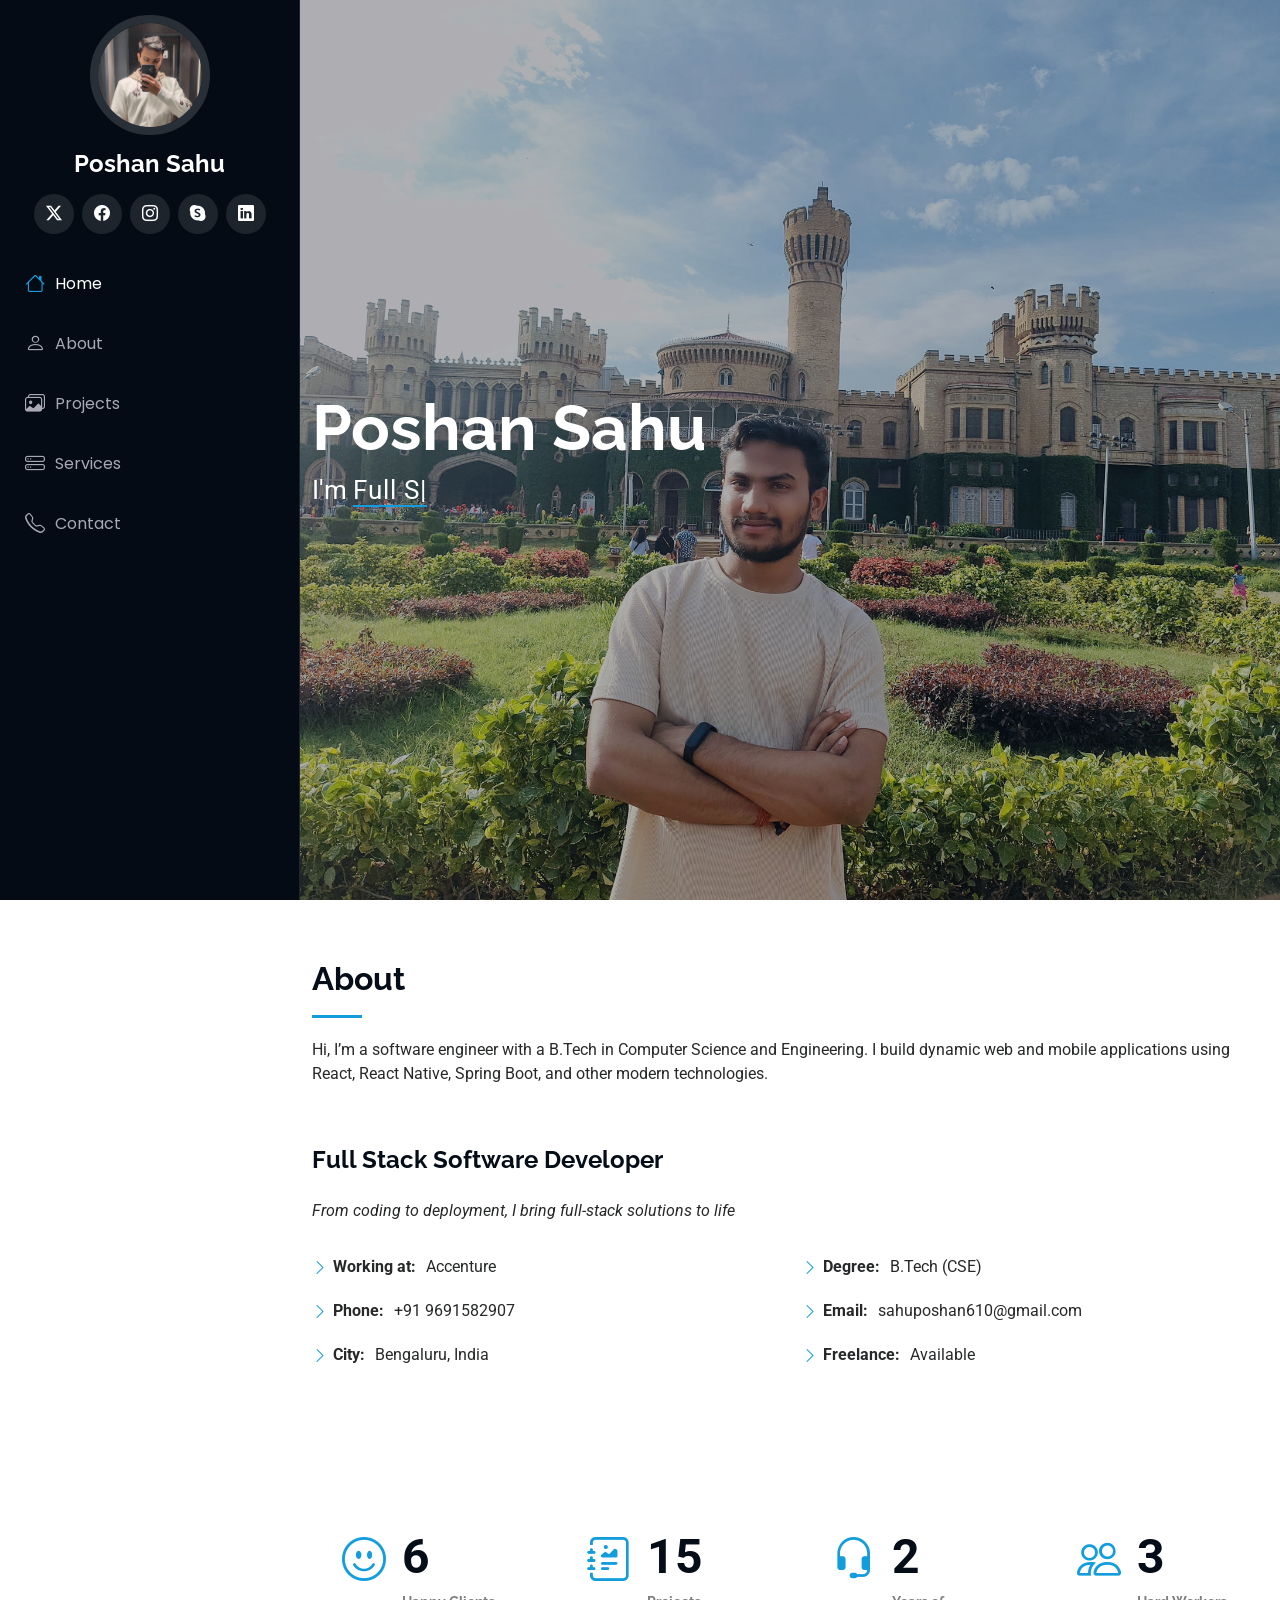
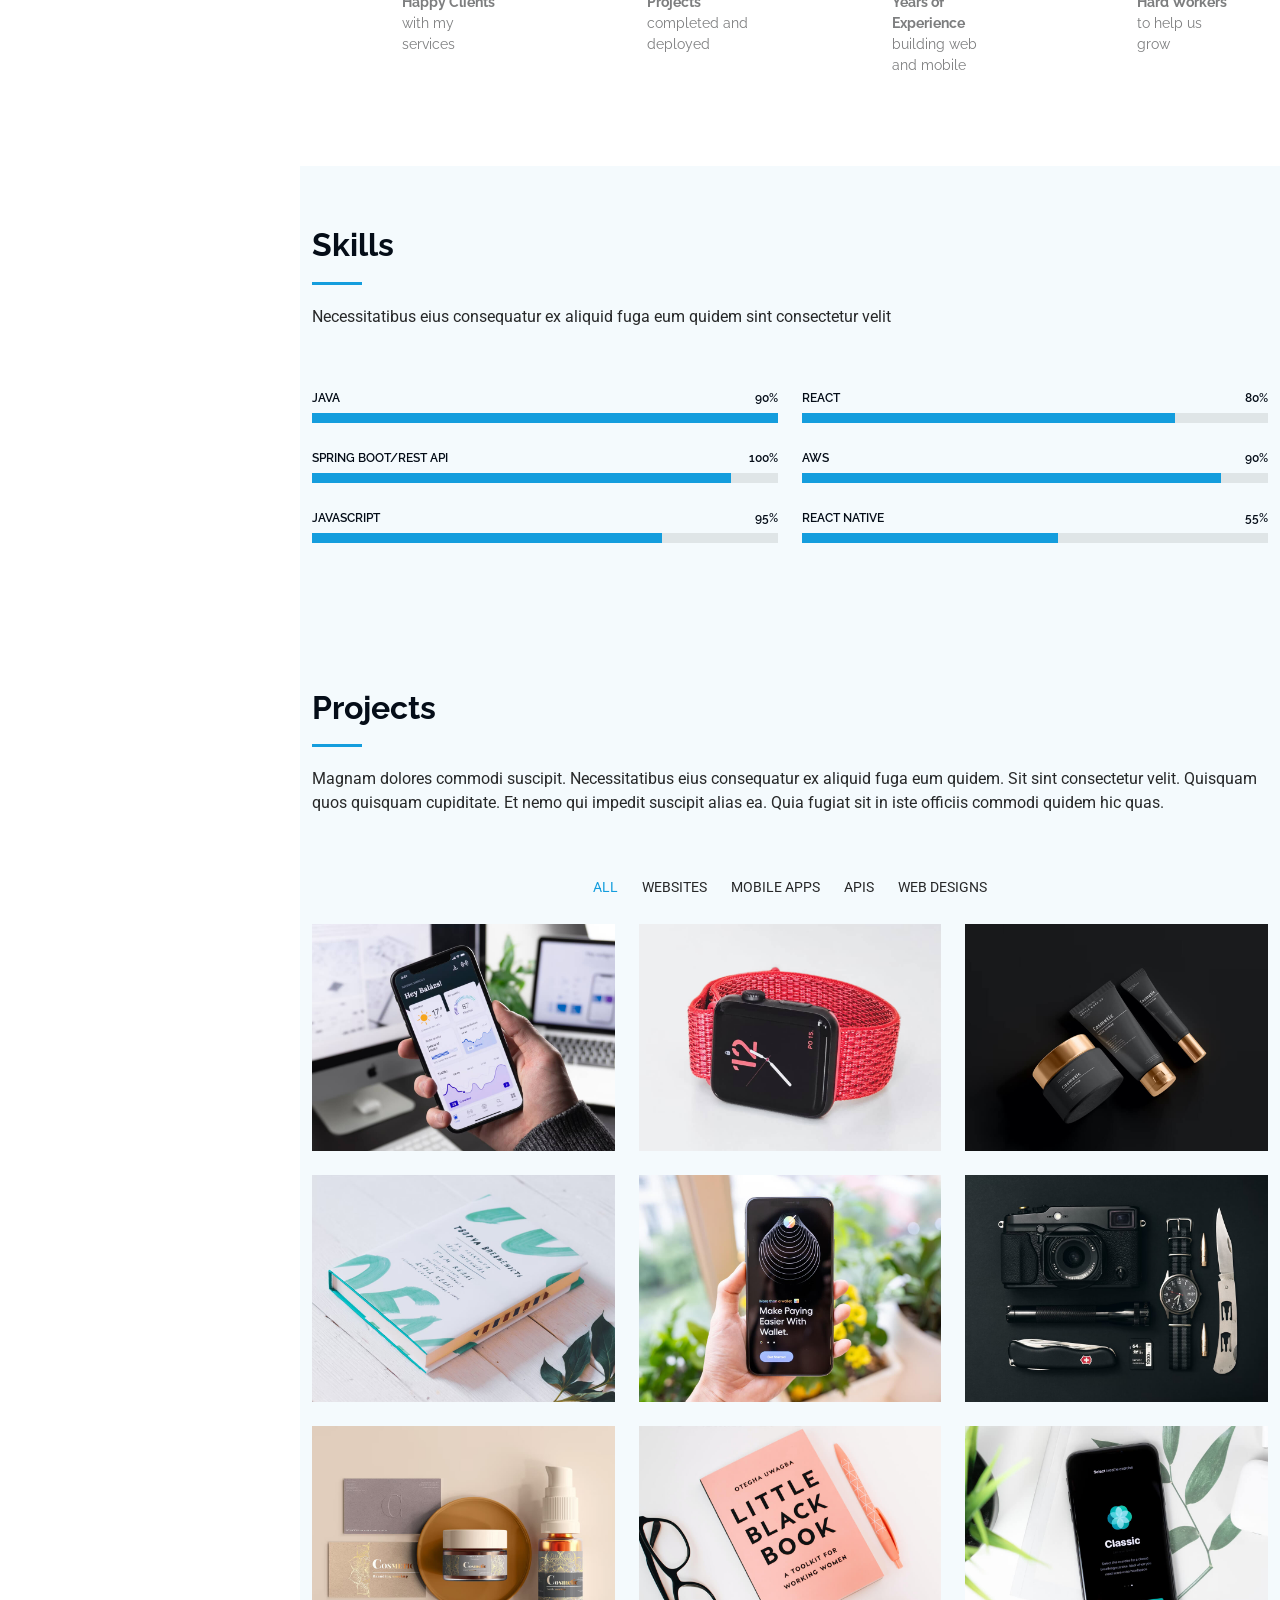
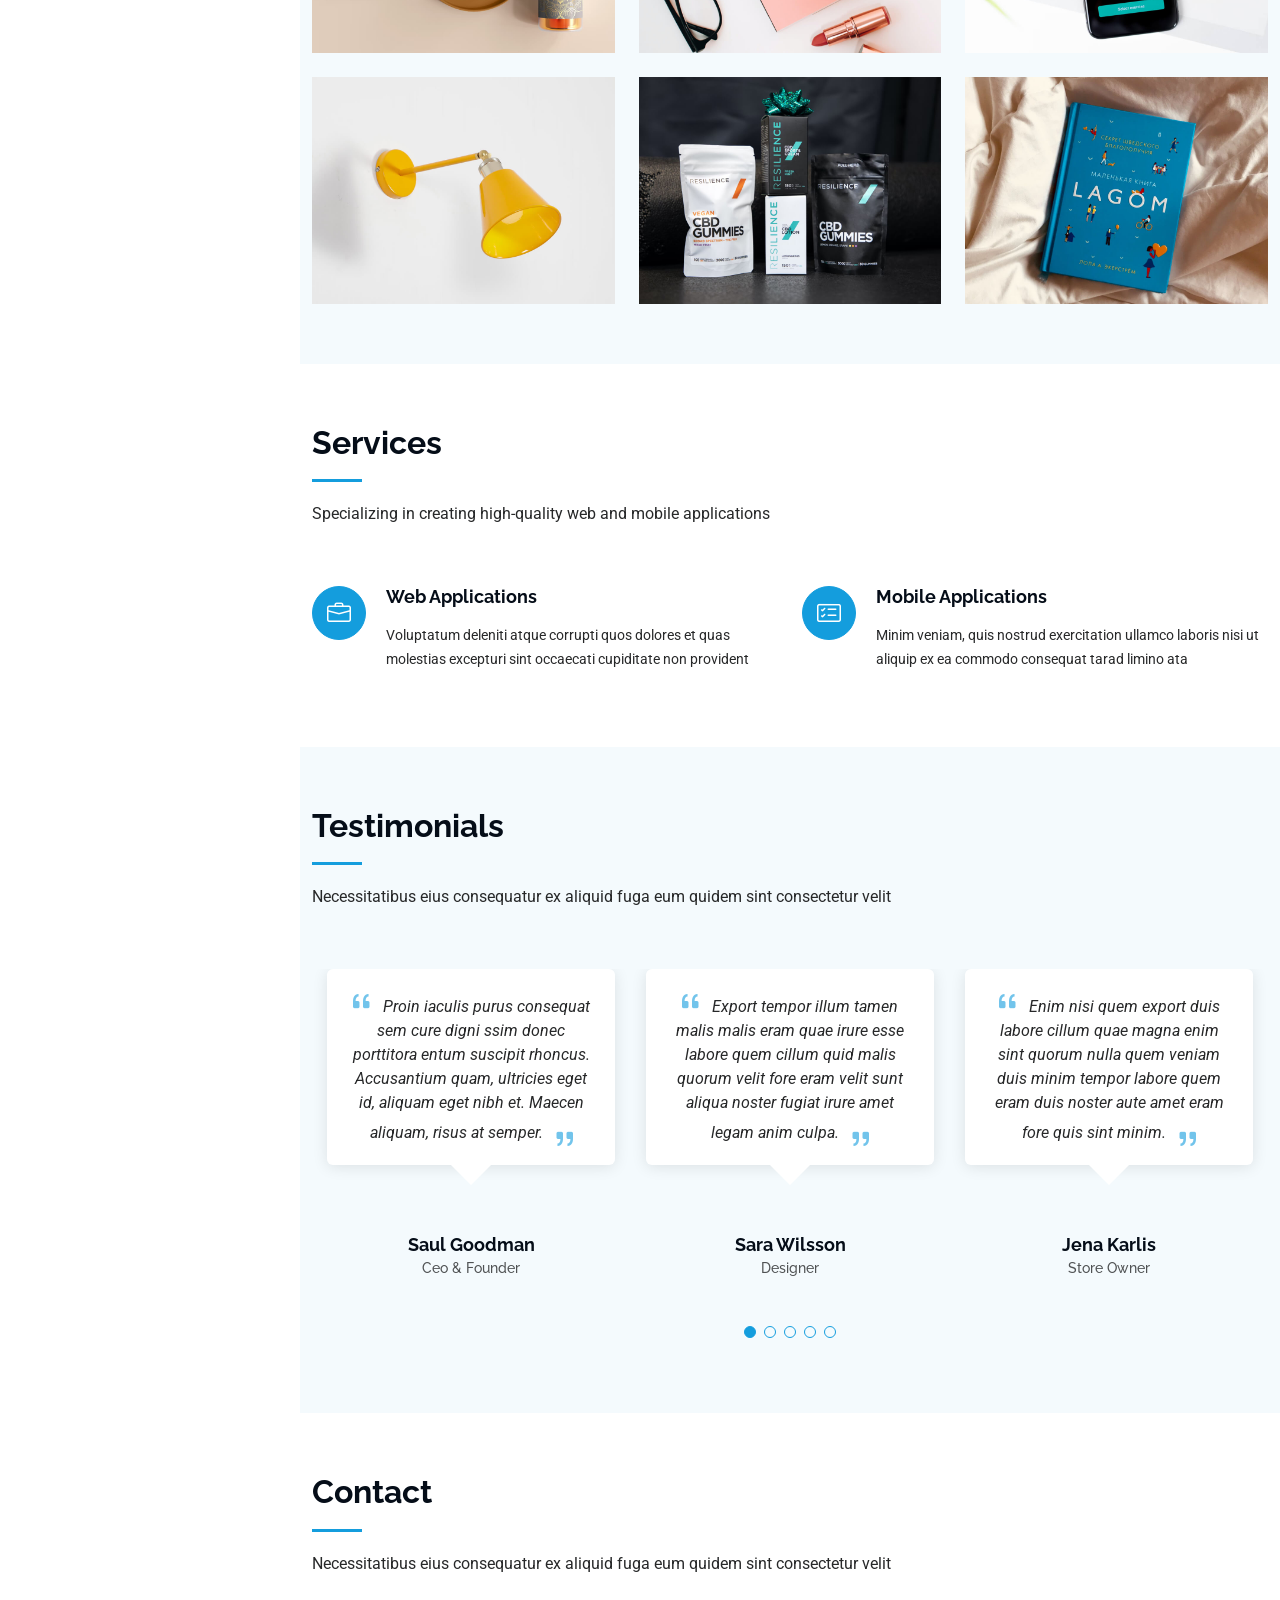
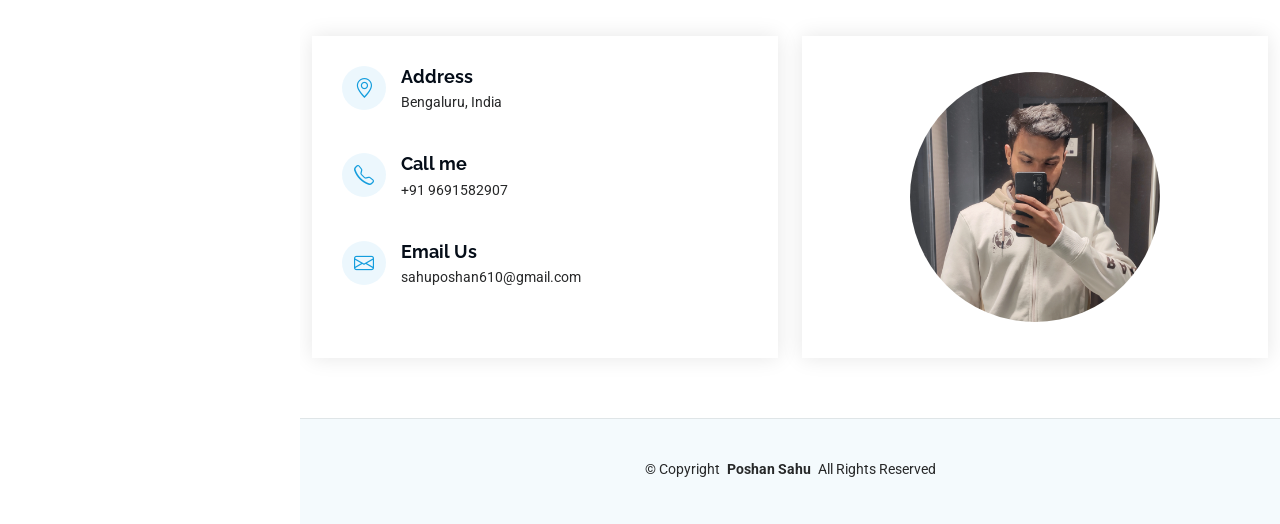
==== index.html @ 73a27b5a "first commit" ====
<!DOCTYPE html>
<html lang="en">
  <head>
    <meta charset="utf-8" />
    <meta content="width=device-width, initial-scale=1.0" name="viewport" />
    <title>Poshan Sahu Portfolio</title>
    <meta content="" name="description" />
    <meta content="" name="keywords" />

    <!-- Favicons -->
    <link href="assets/img/favicon.png" rel="icon" />
    <link href="assets/img/apple-touch-icon.png" rel="apple-touch-icon" />

    <!-- Fonts -->
    <link href="https://fonts.googleapis.com" rel="preconnect" />
    <link href="https://fonts.gstatic.com" rel="preconnect" crossorigin />
    <link
      href="https://fonts.googleapis.com/css2?family=Roboto:ital,wght@0,100;0,300;0,400;0,500;0,700;0,900;1,100;1,300;1,400;1,500;1,700;1,900&family=Poppins:ital,wght@0,100;0,200;0,300;0,400;0,500;0,600;0,700;0,800;0,900;1,100;1,200;1,300;1,400;1,500;1,600;1,700;1,800;1,900&family=Raleway:ital,wght@0,100;0,200;0,300;0,400;0,500;0,600;0,700;0,800;0,900;1,100;1,200;1,300;1,400;1,500;1,600;1,700;1,800;1,900&display=swap"
      rel="stylesheet"
    />

    <!-- Vendor CSS Files -->
    <link
      href="assets/vendor/bootstrap/css/bootstrap.min.css"
      rel="stylesheet"
    />
    <link
      href="assets/vendor/bootstrap-icons/bootstrap-icons.css"
      rel="stylesheet"
    />
    <link href="assets/vendor/aos/aos.css" rel="stylesheet" />
    <link
      href="assets/vendor/glightbox/css/glightbox.min.css"
      rel="stylesheet"
    />
    <link href="assets/vendor/swiper/swiper-bundle.min.css" rel="stylesheet" />

    <!-- Main CSS File -->
    <link href="assets/css/main.css" rel="stylesheet" />

   
  </head>

  <body class="index-page">
    <header id="header" class="header dark-background d-flex flex-column">
      <i class="header-toggle d-xl-none bi bi-list"></i>

      <div class="profile-img">
        <img
          src="assets/img/my-profile-img.webp"
          alt=""
          class="img-fluid rounded-circle"
        />
      </div>

      <a
        href="index.html"
        class="logo d-flex align-items-center justify-content-center"
      >
        <!-- Uncomment the line below if you also wish to use an image logo -->
        <!-- <img src="assets/img/logo.png" alt=""> -->
        <h1 class="sitename">Poshan Sahu</h1>
      </a>

      <div class="social-links text-center">
        <a href="#" class="twitter"><i class="bi bi-twitter-x"></i></a>
        <a href="#" class="facebook"><i class="bi bi-facebook"></i></a>
        <a href="#" class="instagram"><i class="bi bi-instagram"></i></a>
        <a href="#" class="google-plus"><i class="bi bi-skype"></i></a>
        <a href="#" class="linkedin"><i class="bi bi-linkedin"></i></a>
      </div>

      <nav id="navmenu" class="navmenu">
        <ul>
          <li>
            <a href="#hero" class="active"
              ><i class="bi bi-house navicon"></i>Home</a
            >
          </li>
          <li>
            <a href="#about"><i class="bi bi-person navicon"></i> About</a>
          </li>
          <li>
            <a href="#portfolio"
              ><i class="bi bi-images navicon"></i> Projects</a
            >
          </li>
          <li>
            <a href="#services"
              ><i class="bi bi-hdd-stack navicon"></i> Services</a
            >
          </li>
          <li>
            <a href="#contact"
              ><i class="bi bi-telephone navicon"></i> Contact</a
            >
          </li>
         <!-- <li class="dropdown">
            <a href="#"
              ><i class="bi bi-menu-button navicon"></i> <span>Dropdown</span>
              <i class="bi bi-chevron-down toggle-dropdown"></i
            ></a>
            <ul>
              <li><a href="#">Dropdown 1</a></li>
              <li class="dropdown">
                <a href="#"
                  ><span>Deep Dropdown</span>
                  <i class="bi bi-chevron-down toggle-dropdown"></i
                ></a>
                <ul>
                  <li><a href="#">Deep Dropdown 1</a></li>
                  <li><a href="#">Deep Dropdown 2</a></li>
                  <li><a href="#">Deep Dropdown 3</a></li>
                  <li><a href="#">Deep Dropdown 4</a></li>
                  <li><a href="#">Deep Dropdown 5</a></li>
                </ul>
              </li>
              <li><a href="#">Dropdown 2</a></li>
              <li><a href="#">Dropdown 3</a></li>
              <li><a href="#">Dropdown 4</a></li>
            </ul>
          </li>-->
        </ul>
      </nav>
    </header>

    <main class="main">
      <!-- Hero Section -->
      <section id="hero" class="hero section dark-background">
        <img src="assets/img/hero-bg.jpg" alt="" data-aos="fade-in" class="" />

        <div class="container" data-aos="fade-up" data-aos-delay="100">
          <h2>Poshan Sahu</h2>
          <p>
            I'm
            <span
              class="typed"
              data-typed-items="Full Stack Developer, Freelancer"
              >Software Engineer</span
            ><span
              class="typed-cursor typed-cursor--blink"
              aria-hidden="true"
            ></span
            ><span
              class="typed-cursor typed-cursor--blink"
              aria-hidden="true"
            ></span>
          </p>
        </div>
      </section>
      <!-- /Hero Section -->

      <!-- About Section -->
      <section id="about" class="about section">
        <!-- Section Title -->
        <div class="container section-title" data-aos="fade-up">
          <h2>About</h2>
          <p>
            Hi, I’m a software engineer with a B.Tech in Computer Science and
            Engineering. I build dynamic web and mobile applications using
            React, React Native, Spring Boot, and other modern technologies.
          </p>
        </div>
        <!-- End Section Title -->

        <div class="container" data-aos="fade-up" data-aos-delay="100">
          <div class="row gy-4 justify-content-center">
      
            <div class="col-lg-12 content">
              <h2>Full Stack Software Developer</h2>
              <p class="fst-italic py-3">
                From coding to deployment, I bring full-stack solutions to life
              </p>
              <div class="row">
                <div class="col-lg-6">
                  <ul>
                    <li>
                      <i class="bi bi-chevron-right"></i>
                      <strong>Working at:</strong> <span>Accenture</span>
                    </li>
                    <li>
                      <i class="bi bi-chevron-right"></i>
                      <strong>Phone:</strong> <span>+91 9691582907</span>
                    </li>
                    <li>
                      <i class="bi bi-chevron-right"></i>
                      <strong>City:</strong> <span>Bengaluru, India</span>
                    </li>
                  </ul>
                </div>
                <div class="col-lg-6">
                  <ul>
                    <li>
                      <i class="bi bi-chevron-right"></i>
                      <strong>Degree:</strong> <span>B.Tech (CSE)</span>
                    </li>
                    <li>
                      <i class="bi bi-chevron-right"></i>
                      <strong>Email:</strong>
                      <span>sahuposhan610@gmail.com</span>
                    </li>
                    <li>
                      <i class="bi bi-chevron-right"></i>
                      <strong>Freelance:</strong> <span>Available</span>
                    </li>
                  </ul>
                </div>
              </div>
              <!----  <p class="py-3">
                Officiis eligendi itaque labore et dolorum mollitia officiis
                optio vero. Quisquam sunt adipisci omnis et ut. Nulla
                accusantium dolor incidunt officia tempore. Et eius omnis.
                Cupiditate ut dicta maxime officiis quidem quia. Sed et
                consectetur qui quia repellendus itaque neque.
              </p> -->
            </div>
          </div>
        </div>
      </section>
      <!-- /About Section -->

      <!-- Stats Section -->
      <section id="stats" class="stats section">
        <div class="container" data-aos="fade-up" data-aos-delay="100">
          <div class="row gy-4">
            <div class="col-lg-3 col-md-6">
              <div class="stats-item">
                <i class="bi bi-emoji-smile"></i>
                <span
                  data-purecounter-start="0"
                  data-purecounter-end="6"
                  data-purecounter-duration="1"
                  class="purecounter"
                ></span>
                <p>
                  <strong>Happy Clients</strong> <span>with my services</span>
                </p>
              </div>
            </div>
            <!-- End Stats Item -->

            <div class="col-lg-3 col-md-6">
              <div class="stats-item">
                <i class="bi bi-journal-richtext"></i>
                <span
                  data-purecounter-start="0"
                  data-purecounter-end="15"
                  data-purecounter-duration="1"
                  class="purecounter"
                ></span>
                <p>
                  <strong>Projects</strong>
                  <span>completed and deployed</span>
                </p>
              </div>
            </div>
            <!-- End Stats Item -->

            <div class="col-lg-3 col-md-6">
              <div class="stats-item">
                <i class="bi bi-headset"></i>
                <span
                  data-purecounter-start="0"
                  data-purecounter-end="2"
                  data-purecounter-duration="1"
                  class="purecounter"
                ></span>
                <p>
                  <strong>Years of Experience</strong>
                  <span>building web and mobile</span>
                </p>
              </div>
            </div>
            <!-- End Stats Item -->

            <div class="col-lg-3 col-md-6">
              <div class="stats-item">
                <i class="bi bi-people"></i>
                <span
                  data-purecounter-start="0"
                  data-purecounter-end="3"
                  data-purecounter-duration="1"
                  class="purecounter"
                ></span>
                <p>
                  <strong>Hard Workers</strong>
                  <span>to help us grow</span>
                </p>
              </div>
            </div>
            <!-- End Stats Item -->
          </div>
        </div>
      </section>
      <!-- /Stats Section -->

      <!-- Skills Section -->
      <section id="skills" class="skills section light-background">
        <!-- Section Title -->
        <div class="container section-title" data-aos="fade-up">
          <h2>Skills</h2>
          <p>
            Necessitatibus eius consequatur ex aliquid fuga eum quidem sint
            consectetur velit
          </p>
        </div>
        <!-- End Section Title -->

        <div class="container" data-aos="fade-up" data-aos-delay="100">
          <div class="row skills-content skills-animation">
            <div class="col-lg-6">
              <div class="progress">
                <span class="skill"
                  ><span>JAVA</span> <i class="val">90%</i></span
                >
                <div class="progress-bar-wrap">
                  <div
                    class="progress-bar"
                    role="progressbar"
                    aria-valuenow="100"
                    aria-valuemin="0"
                    aria-valuemax="100"
                  ></div>
                </div>
              </div>
              <!-- End Skills Item -->

              <div class="progress">
                <span class="skill"
                  ><span>Spring Boot/Rest API</span>
                  <i class="val">100%</i></span
                >
                <div class="progress-bar-wrap">
                  <div
                    class="progress-bar"
                    role="progressbar"
                    aria-valuenow="90"
                    aria-valuemin="0"
                    aria-valuemax="100"
                  ></div>
                </div>
              </div>
              <!-- End Skills Item -->

              <div class="progress">
                <span class="skill"
                  ><span>JavaScript</span> <i class="val">95%</i></span
                >
                <div class="progress-bar-wrap">
                  <div
                    class="progress-bar"
                    role="progressbar"
                    aria-valuenow="75"
                    aria-valuemin="0"
                    aria-valuemax="100"
                  ></div>
                </div>
              </div>
              <!-- End Skills Item -->
            </div>

            <div class="col-lg-6">
              <div class="progress">
                <span class="skill"
                  ><span>React</span> <i class="val">80%</i></span
                >
                <div class="progress-bar-wrap">
                  <div
                    class="progress-bar"
                    role="progressbar"
                    aria-valuenow="80"
                    aria-valuemin="0"
                    aria-valuemax="100"
                  ></div>
                </div>
              </div>
              <!-- End Skills Item -->

              <div class="progress">
                <span class="skill"
                  ><span>AWS</span> <i class="val">90%</i></span
                >
                <div class="progress-bar-wrap">
                  <div
                    class="progress-bar"
                    role="progressbar"
                    aria-valuenow="90"
                    aria-valuemin="0"
                    aria-valuemax="100"
                  ></div>
                </div>
              </div>
              <!-- End Skills Item -->

              <div class="progress">
                <span class="skill"
                  ><span>React Native</span> <i class="val">55%</i></span
                >
                <div class="progress-bar-wrap">
                  <div
                    class="progress-bar"
                    role="progressbar"
                    aria-valuenow="55"
                    aria-valuemin="0"
                    aria-valuemax="100"
                  ></div>
                </div>
              </div>
              <!-- End Skills Item -->
            </div>
          </div>
        </div>
      </section>
      <!-- /Skills Section -->

      <!-- Portfolio Section -->
      <section id="portfolio" class="portfolio section light-background">
        <!-- Section Title -->
        <div class="container section-title" data-aos="fade-up">
          <h2>Projects</h2>
          <p>
            Magnam dolores commodi suscipit. Necessitatibus eius consequatur ex
            aliquid fuga eum quidem. Sit sint consectetur velit. Quisquam quos
            quisquam cupiditate. Et nemo qui impedit suscipit alias ea. Quia
            fugiat sit in iste officiis commodi quidem hic quas.
          </p>
        </div>
        <!-- End Section Title -->

        <div class="container">
          <div
            class="isotope-layout"
            data-default-filter="*"
            data-layout="masonry"
            data-sort="original-order"
          >
            <ul
              class="portfolio-filters isotope-filters"
              data-aos="fade-up"
              data-aos-delay="100"
            >
              <li data-filter="*" class="filter-active">All</li>
              <li data-filter=".filter-app">Websites</li>
              <li data-filter=".filter-product">Mobile Apps</li>
              <li data-filter=".filter-branding">APIs</li>
              <li data-filter=".filter-books">Web Designs</li>
            </ul>
            <!-- End Portfolio Filters -->

            <div
              class="row gy-4 isotope-container"
              data-aos="fade-up"
              data-aos-delay="200"
            >
              <div
                class="col-lg-4 col-md-6 portfolio-item isotope-item filter-app"
              >
                <div class="portfolio-content h-100">
                  <img
                    src="assets/img/portfolio/app-1.jpg"
                    class="img-fluid"
                    alt=""
                  />
                  <div class="portfolio-info">
                    <h4>App 1</h4>
                    <p>Lorem ipsum, dolor sit amet consectetur</p>
                    <a
                      href="assets/img/portfolio/app-1.jpg"
                      title="App 1"
                      data-gallery="portfolio-gallery-app"
                      class="glightbox preview-link"
                      ><i class="bi bi-zoom-in"></i
                    ></a>
                    <a
                      href="portfolio-details.html"
                      title="More Details"
                      class="details-link"
                      ><i class="bi bi-link-45deg"></i
                    ></a>
                  </div>
                </div>
              </div>
              <!-- End Portfolio Item -->

              <div
                class="col-lg-4 col-md-6 portfolio-item isotope-item filter-product"
              >
                <div class="portfolio-content h-100">
                  <img
                    src="assets/img/portfolio/product-1.jpg"
                    class="img-fluid"
                    alt=""
                  />
                  <div class="portfolio-info">
                    <h4>Product 1</h4>
                    <p>Lorem ipsum, dolor sit amet consectetur</p>
                    <a
                      href="assets/img/portfolio/product-1.jpg"
                      title="Product 1"
                      data-gallery="portfolio-gallery-product"
                      class="glightbox preview-link"
                      ><i class="bi bi-zoom-in"></i
                    ></a>
                    <a
                      href="portfolio-details.html"
                      title="More Details"
                      class="details-link"
                      ><i class="bi bi-link-45deg"></i
                    ></a>
                  </div>
                </div>
              </div>
              <!-- End Portfolio Item -->

              <div
                class="col-lg-4 col-md-6 portfolio-item isotope-item filter-branding"
              >
                <div class="portfolio-content h-100">
                  <img
                    src="assets/img/portfolio/branding-1.jpg"
                    class="img-fluid"
                    alt=""
                  />
                  <div class="portfolio-info">
                    <h4>Branding 1</h4>
                    <p>Lorem ipsum, dolor sit amet consectetur</p>
                    <a
                      href="assets/img/portfolio/branding-1.jpg"
                      title="Branding 1"
                      data-gallery="portfolio-gallery-branding"
                      class="glightbox preview-link"
                      ><i class="bi bi-zoom-in"></i
                    ></a>
                    <a
                      href="portfolio-details.html"
                      title="More Details"
                      class="details-link"
                      ><i class="bi bi-link-45deg"></i
                    ></a>
                  </div>
                </div>
              </div>
              <!-- End Portfolio Item -->

              <div
                class="col-lg-4 col-md-6 portfolio-item isotope-item filter-books"
              >
                <div class="portfolio-content h-100">
                  <img
                    src="assets/img/portfolio/books-1.jpg"
                    class="img-fluid"
                    alt=""
                  />
                  <div class="portfolio-info">
                    <h4>Books 1</h4>
                    <p>Lorem ipsum, dolor sit amet consectetur</p>
                    <a
                      href="assets/img/portfolio/books-1.jpg"
                      title="Branding 1"
                      data-gallery="portfolio-gallery-book"
                      class="glightbox preview-link"
                      ><i class="bi bi-zoom-in"></i
                    ></a>
                    <a
                      href="portfolio-details.html"
                      title="More Details"
                      class="details-link"
                      ><i class="bi bi-link-45deg"></i
                    ></a>
                  </div>
                </div>
              </div>
              <!-- End Portfolio Item -->

              <div
                class="col-lg-4 col-md-6 portfolio-item isotope-item filter-app"
              >
                <div class="portfolio-content h-100">
                  <img
                    src="assets/img/portfolio/app-2.jpg"
                    class="img-fluid"
                    alt=""
                  />
                  <div class="portfolio-info">
                    <h4>App 2</h4>
                    <p>Lorem ipsum, dolor sit amet consectetur</p>
                    <a
                      href="assets/img/portfolio/app-2.jpg"
                      title="App 2"
                      data-gallery="portfolio-gallery-app"
                      class="glightbox preview-link"
                      ><i class="bi bi-zoom-in"></i
                    ></a>
                    <a
                      href="portfolio-details.html"
                      title="More Details"
                      class="details-link"
                      ><i class="bi bi-link-45deg"></i
                    ></a>
                  </div>
                </div>
              </div>
              <!-- End Portfolio Item -->

              <div
                class="col-lg-4 col-md-6 portfolio-item isotope-item filter-product"
              >
                <div class="portfolio-content h-100">
                  <img
                    src="assets/img/portfolio/product-2.jpg"
                    class="img-fluid"
                    alt=""
                  />
                  <div class="portfolio-info">
                    <h4>Product 2</h4>
                    <p>Lorem ipsum, dolor sit amet consectetur</p>
                    <a
                      href="assets/img/portfolio/product-2.jpg"
                      title="Product 2"
                      data-gallery="portfolio-gallery-product"
                      class="glightbox preview-link"
                      ><i class="bi bi-zoom-in"></i
                    ></a>
                    <a
                      href="portfolio-details.html"
                      title="More Details"
                      class="details-link"
                      ><i class="bi bi-link-45deg"></i
                    ></a>
                  </div>
                </div>
              </div>
              <!-- End Portfolio Item -->

              <div
                class="col-lg-4 col-md-6 portfolio-item isotope-item filter-branding"
              >
                <div class="portfolio-content h-100">
                  <img
                    src="assets/img/portfolio/branding-2.jpg"
                    class="img-fluid"
                    alt=""
                  />
                  <div class="portfolio-info">
                    <h4>Branding 2</h4>
                    <p>Lorem ipsum, dolor sit amet consectetur</p>
                    <a
                      href="assets/img/portfolio/branding-2.jpg"
                      title="Branding 2"
                      data-gallery="portfolio-gallery-branding"
                      class="glightbox preview-link"
                      ><i class="bi bi-zoom-in"></i
                    ></a>
                    <a
                      href="portfolio-details.html"
                      title="More Details"
                      class="details-link"
                      ><i class="bi bi-link-45deg"></i
                    ></a>
                  </div>
                </div>
              </div>
              <!-- End Portfolio Item -->

              <div
                class="col-lg-4 col-md-6 portfolio-item isotope-item filter-books"
              >
                <div class="portfolio-content h-100">
                  <img
                    src="assets/img/portfolio/books-2.jpg"
                    class="img-fluid"
                    alt=""
                  />
                  <div class="portfolio-info">
                    <h4>Books 2</h4>
                    <p>Lorem ipsum, dolor sit amet consectetur</p>
                    <a
                      href="assets/img/portfolio/books-2.jpg"
                      title="Branding 2"
                      data-gallery="portfolio-gallery-book"
                      class="glightbox preview-link"
                      ><i class="bi bi-zoom-in"></i
                    ></a>
                    <a
                      href="portfolio-details.html"
                      title="More Details"
                      class="details-link"
                      ><i class="bi bi-link-45deg"></i
                    ></a>
                  </div>
                </div>
              </div>
              <!-- End Portfolio Item -->

              <div
                class="col-lg-4 col-md-6 portfolio-item isotope-item filter-app"
              >
                <div class="portfolio-content h-100">
                  <img
                    src="assets/img/portfolio/app-3.jpg"
                    class="img-fluid"
                    alt=""
                  />
                  <div class="portfolio-info">
                    <h4>App 3</h4>
                    <p>Lorem ipsum, dolor sit amet consectetur</p>
                    <a
                      href="assets/img/portfolio/app-3.jpg"
                      title="App 3"
                      data-gallery="portfolio-gallery-app"
                      class="glightbox preview-link"
                      ><i class="bi bi-zoom-in"></i
                    ></a>
                    <a
                      href="portfolio-details.html"
                      title="More Details"
                      class="details-link"
                      ><i class="bi bi-link-45deg"></i
                    ></a>
                  </div>
                </div>
              </div>
              <!-- End Portfolio Item -->

              <div
                class="col-lg-4 col-md-6 portfolio-item isotope-item filter-product"
              >
                <div class="portfolio-content h-100">
                  <img
                    src="assets/img/portfolio/product-3.jpg"
                    class="img-fluid"
                    alt=""
                  />
                  <div class="portfolio-info">
                    <h4>Product 3</h4>
                    <p>Lorem ipsum, dolor sit amet consectetur</p>
                    <a
                      href="assets/img/portfolio/product-3.jpg"
                      title="Product 3"
                      data-gallery="portfolio-gallery-product"
                      class="glightbox preview-link"
                      ><i class="bi bi-zoom-in"></i
                    ></a>
                    <a
                      href="portfolio-details.html"
                      title="More Details"
                      class="details-link"
                      ><i class="bi bi-link-45deg"></i
                    ></a>
                  </div>
                </div>
              </div>
              <!-- End Portfolio Item -->

              <div
                class="col-lg-4 col-md-6 portfolio-item isotope-item filter-branding"
              >
                <div class="portfolio-content h-100">
                  <img
                    src="assets/img/portfolio/branding-3.jpg"
                    class="img-fluid"
                    alt=""
                  />
                  <div class="portfolio-info">
                    <h4>Branding 3</h4>
                    <p>Lorem ipsum, dolor sit amet consectetur</p>
                    <a
                      href="assets/img/portfolio/branding-3.jpg"
                      title="Branding 2"
                      data-gallery="portfolio-gallery-branding"
                      class="glightbox preview-link"
                      ><i class="bi bi-zoom-in"></i
                    ></a>
                    <a
                      href="portfolio-details.html"
                      title="More Details"
                      class="details-link"
                      ><i class="bi bi-link-45deg"></i
                    ></a>
                  </div>
                </div>
              </div>
              <!-- End Portfolio Item -->

              <div
                class="col-lg-4 col-md-6 portfolio-item isotope-item filter-books"
              >
                <div class="portfolio-content h-100">
                  <img
                    src="assets/img/portfolio/books-3.jpg"
                    class="img-fluid"
                    alt=""
                  />
                  <div class="portfolio-info">
                    <h4>Books 3</h4>
                    <p>Lorem ipsum, dolor sit amet consectetur</p>
                    <a
                      href="assets/img/portfolio/books-3.jpg"
                      title="Branding 3"
                      data-gallery="portfolio-gallery-book"
                      class="glightbox preview-link"
                      ><i class="bi bi-zoom-in"></i
                    ></a>
                    <a
                      href="portfolio-details.html"
                      title="More Details"
                      class="details-link"
                      ><i class="bi bi-link-45deg"></i
                    ></a>
                  </div>
                </div>
              </div>
              <!-- End Portfolio Item -->
            </div>
            <!-- End Portfolio Container -->
          </div>
        </div>
      </section>
      <!-- /Portfolio Section -->

      <!-- Services Section -->
      <section id="services" class="services section">
        <!-- Section Title -->
        <div class="container section-title" data-aos="fade-up">
          <h2>Services</h2>
          <p>
            Specializing in creating high-quality web and mobile applications
          </p>
        </div>
        <!-- End Section Title -->

        <div class="container">
          <div class="row gy-4">
            <div
              class="col-lg-6 col-md-6 service-item d-flex"
              data-aos="fade-up"
              data-aos-delay="100"
            >
              <div class="icon flex-shrink-0">
                <i class="bi bi-briefcase"></i>
              </div>
              <div>
                <h4 class="title">
                  <a href="service-details.html" class="stretched-link"
                    >Web Applications</a
                  >
                </h4>
                <p class="description">
                  Voluptatum deleniti atque corrupti quos dolores et quas
                  molestias excepturi sint occaecati cupiditate non provident
                </p>
              </div>
            </div>
            <!-- End Service Item -->

            <div
              class="col-lg-6 col-md-6 service-item d-flex"
              data-aos="fade-up"
              data-aos-delay="200"
            >
              <div class="icon flex-shrink-0">
                <i class="bi bi-card-checklist"></i>
              </div>
              <div>
                <h4 class="title">
                  <a href="service-details.html" class="stretched-link"
                    >Mobile Applications</a
                  >
                </h4>
                <p class="description">
                  Minim veniam, quis nostrud exercitation ullamco laboris nisi
                  ut aliquip ex ea commodo consequat tarad limino ata
                </p>
              </div>
            </div>
            <!-- End Service Item -->
      </section>
      <!-- /Services Section -->

      <!-- Testimonials Section -->
      <section id="testimonials" class="testimonials section light-background">
        <!-- Section Title -->
        <div class="container section-title" data-aos="fade-up">
          <h2>Testimonials</h2>
          <p>
            Necessitatibus eius consequatur ex aliquid fuga eum quidem sint
            consectetur velit
          </p>
        </div>
        <!-- End Section Title -->

        <div class="container" data-aos="fade-up" data-aos-delay="100">
          <div class="swiper init-swiper">
            <script type="application/json" class="swiper-config">
              {
                "loop": true,
                "speed": 600,
                "autoplay": {
                  "delay": 5000
                },
                "slidesPerView": "auto",
                "pagination": {
                  "el": ".swiper-pagination",
                  "type": "bullets",
                  "clickable": true
                },
                "breakpoints": {
                  "320": {
                    "slidesPerView": 1,
                    "spaceBetween": 40
                  },
                  "1200": {
                    "slidesPerView": 3,
                    "spaceBetween": 1
                  }
                }
              }
            </script>
            <div class="swiper-wrapper">
              <div class="swiper-slide">
                <div class="testimonial-item">
                  <p>
                    <i class="bi bi-quote quote-icon-left"></i>
                    <span
                      >Proin iaculis purus consequat sem cure digni ssim donec
                      porttitora entum suscipit rhoncus. Accusantium quam,
                      ultricies eget id, aliquam eget nibh et. Maecen aliquam,
                      risus at semper.</span
                    >
                    <i class="bi bi-quote quote-icon-right"></i>
                  </p>
                  <img
                    src="assets/img/testimonials/testimonials-1.jpg"
                    class="testimonial-img"
                    alt=""
                  />
                  <h3>Saul Goodman</h3>
                  <h4>Ceo &amp; Founder</h4>
                </div>
              </div>
              <!-- End testimonial item -->

              <div class="swiper-slide">
                <div class="testimonial-item">
                  <p>
                    <i class="bi bi-quote quote-icon-left"></i>
                    <span
                      >Export tempor illum tamen malis malis eram quae irure
                      esse labore quem cillum quid malis quorum velit fore eram
                      velit sunt aliqua noster fugiat irure amet legam anim
                      culpa.</span
                    >
                    <i class="bi bi-quote quote-icon-right"></i>
                  </p>
                  <img
                    src="assets/img/testimonials/testimonials-2.jpg"
                    class="testimonial-img"
                    alt=""
                  />
                  <h3>Sara Wilsson</h3>
                  <h4>Designer</h4>
                </div>
              </div>
              <!-- End testimonial item -->

              <div class="swiper-slide">
                <div class="testimonial-item">
                  <p>
                    <i class="bi bi-quote quote-icon-left"></i>
                    <span
                      >Enim nisi quem export duis labore cillum quae magna enim
                      sint quorum nulla quem veniam duis minim tempor labore
                      quem eram duis noster aute amet eram fore quis sint
                      minim.</span
                    >
                    <i class="bi bi-quote quote-icon-right"></i>
                  </p>
                  <img
                    src="assets/img/testimonials/testimonials-3.jpg"
                    class="testimonial-img"
                    alt=""
                  />
                  <h3>Jena Karlis</h3>
                  <h4>Store Owner</h4>
                </div>
              </div>
              <!-- End testimonial item -->

              <div class="swiper-slide">
                <div class="testimonial-item">
                  <p>
                    <i class="bi bi-quote quote-icon-left"></i>
                    <span
                      >Fugiat enim eram quae cillum dolore dolor amet nulla
                      culpa multos export minim fugiat dolor enim duis veniam
                      ipsum anim magna sunt elit fore quem dolore labore illum
                      veniam.</span
                    >
                    <i class="bi bi-quote quote-icon-right"></i>
                  </p>
                  <img
                    src="assets/img/testimonials/testimonials-4.jpg"
                    class="testimonial-img"
                    alt=""
                  />
                  <h3>Matt Brandon</h3>
                  <h4>Freelancer</h4>
                </div>
              </div>
              <!-- End testimonial item -->

              <div class="swiper-slide">
                <div class="testimonial-item">
                  <p>
                    <i class="bi bi-quote quote-icon-left"></i>
                    <span
                      >Quis quorum aliqua sint quem legam fore sunt eram irure
                      aliqua veniam tempor noster veniam sunt culpa nulla illum
                      cillum fugiat legam esse veniam culpa fore nisi cillum
                      quid.</span
                    >
                    <i class="bi bi-quote quote-icon-right"></i>
                  </p>
                  <img
                    src="assets/img/testimonials/testimonials-5.jpg"
                    class="testimonial-img"
                    alt=""
                  />
                  <h3>John Larson</h3>
                  <h4>Entrepreneur</h4>
                </div>
              </div>
              <!-- End testimonial item -->
            </div>
            <div class="swiper-pagination"></div>
          </div>
        </div>
      </section>
      <!-- /Testimonials Section -->

      <!-- Contact Section -->
      <section id="contact" class="contact section">
        <!-- Section Title -->
        <div class="container section-title" data-aos="fade-up">
          <h2>Contact</h2>
          <p>
            Necessitatibus eius consequatur ex aliquid fuga eum quidem sint
            consectetur velit
          </p>
        </div>
        <!-- End Section Title -->

        <div class="container" data-aos="fade-up" data-aos-delay="100">
          <div class="row gy-4">
            <div class="col-lg-6">
              <div class="info-wrap">
                <div
                  class="info-item d-flex"
                  data-aos="fade-up"
                  data-aos-delay="200"
                >
                  <i class="bi bi-geo-alt flex-shrink-0"></i>
                  <div>
                    <h3>Address</h3>
                    <p>Bengaluru, India</p>
                  </div>
                </div>
                <!-- End Info Item -->

                <div
                  class="info-item d-flex"
                  data-aos="fade-up"
                  data-aos-delay="300"
                >
                  <i class="bi bi-telephone flex-shrink-0"></i>
                  <div>
                    <h3>Call me</h3>
                    <p>+91 9691582907</p>
                  </div>
                </div>
                <!-- End Info Item -->

                <div
                  class="info-item d-flex"
                  data-aos="fade-up"
                  data-aos-delay="400"
                >
                  <i class="bi bi-envelope flex-shrink-0"></i>
                  <div>
                    <h3>Email Us</h3>
                    <p>sahuposhan610@gmail.com</p>
                  </div>
                </div>
                <!-- End Info Item -->
              </div>
            </div>

            <!--Starting profile-->
            <div class="col-lg-6">
              <form action="forms/contact.php" method="post" class="php-email-form" data-aos="fade-up" data-aos-delay="200">
               <div class="profile-img d-flex justify-content-center align-items-center h-100">
                 <img
                  src="assets/img/my-profile-img.webp"
                  alt=""
                  class="img-fluid rounded-circle"
                  style="max-width: 300px; max-height: 250px; object-fit: cover;"
                 />
              </div>
            </form>
            </div>
            <!--End Profile-->
            </div> 
          </div>
          <!-- End Contact Form -->
      </section>
      <!-- /Contact Section -->
    </main>

    <footer id="footer" class="footer position-relative light-background">
      <div class="container">
        <div class="copyright text-center">
          <p>
            © <span>Copyright</span>
            <strong class="px-1 sitename">Poshan Sahu</strong>
            <span>All Rights Reserved</span>
          </p>
        </div>
        <div class="credits">
          <!-- All the links in the footer should remain intact. -->
          <!-- You can delete the links only if you've purchased the pro version. -->
          <!-- Licensing information: https://bootstrapmade.com/license/ -->
          <!-- Purchase the pro version with working PHP/AJAX contact form: [buy-url] -->
        </div>
      </div>
    </footer>

    <!-- Scroll Top -->
    <a
      href="#"
      id="scroll-top"
      class="scroll-top d-flex align-items-center justify-content-center"
      ><i class="bi bi-arrow-up-short"></i
    ></a>

    <!-- Preloader -->
    <div id="preloader"></div>

    <!-- Vendor JS Files -->
    <script src="assets/vendor/bootstrap/js/bootstrap.bundle.min.js"></script>
    <script src="assets/vendor/aos/aos.js"></script>
    <script src="assets/vendor/typed.js/typed.umd.js"></script>
    <script src="assets/vendor/purecounter/purecounter_vanilla.js"></script>
    <script src="assets/vendor/waypoints/noframework.waypoints.js"></script>
    <script src="assets/vendor/glightbox/js/glightbox.min.js"></script>
    <script src="assets/vendor/imagesloaded/imagesloaded.pkgd.min.js"></script>
    <script src="assets/vendor/isotope-layout/isotope.pkgd.min.js"></script>
    <script src="assets/vendor/swiper/swiper-bundle.min.js"></script>

    <!-- Main JS File -->
    <script src="assets/js/main.js"></script>
  </body>
</html>
---- assets/css/main.css ----
/**
* Template Name: iPortfolio
* Template URL: https://bootstrapmade.com/iportfolio-bootstrap-portfolio-websites-template/
* Updated: Jun 29 2024 with Bootstrap v5.3.3
* Author: BootstrapMade.com
* License: https://bootstrapmade.com/license/
*/

/*--------------------------------------------------------------
# Font & Color Variables
# Help: https://bootstrapmade.com/color-system/
--------------------------------------------------------------*/
/* Fonts */
:root {
  --default-font: "Roboto",  system-ui, -apple-system, "Segoe UI", Roboto, "Helvetica Neue", Arial, "Noto Sans", "Liberation Sans", sans-serif, "Apple Color Emoji", "Segoe UI Emoji", "Segoe UI Symbol", "Noto Color Emoji";
  --heading-font: "Raleway",  sans-serif;
  --nav-font: "Poppins",  sans-serif;
}

/* Global Colors - The following color variables are used throughout the website. Updating them here will change the color scheme of the entire website */
:root { 
  --background-color: #ffffff; /* Background color for the entire website, including individual sections */
  --default-color: #272829; /* Default color used for the majority of the text content across the entire website */
  --heading-color: #050d18; /* Color for headings, subheadings and title throughout the website */
  --accent-color: #149ddd; /* Accent color that represents your brand on the website. It's used for buttons, links, and other elements that need to stand out */
  --surface-color: #ffffff; /* The surface color is used as a background of boxed elements within sections, such as cards, icon boxes, or other elements that require a visual separation from the global background. */
  --contrast-color: #ffffff; /* Contrast color for text, ensuring readability against backgrounds of accent, heading, or default colors. */
}

/* Nav Menu Colors - The following color variables are used specifically for the navigation menu. They are separate from the global colors to allow for more customization options */
:root {
  --nav-color: #a8a9b4;  /* The default color of the main navmenu links */
  --nav-hover-color: #ffffff; /* Applied to main navmenu links when they are hovered over or active */
  --nav-mobile-background-color: #040b14; /* Used as the background color for mobile navigation menu */
  --nav-dropdown-background-color: #040b14; /* Used as the background color for dropdown items that appear when hovering over primary navigation items */
  --nav-dropdown-color: #a8a9b4; /* Used for navigation links of the dropdown items in the navigation menu. */
  --nav-dropdown-hover-color: #ffffff; /* Similar to --nav-hover-color, this color is applied to dropdown navigation links when they are hovered over. */
}

/* Color Presets - These classes override global colors when applied to any section or element, providing reuse of the sam color scheme. */

.light-background {
  --background-color: #f4fafd;
  --surface-color: #ffffff;
}

.dark-background {
  --background-color: #040b14;
  --default-color: #ffffff;
  --heading-color: #ffffff;
  --surface-color: #151f2b;
  --contrast-color: #ffffff;
}

/* Smooth scroll */
:root {
  scroll-behavior: smooth;
}

/*--------------------------------------------------------------
# General Styling & Shared Classes
--------------------------------------------------------------*/
body {
  color: var(--default-color);
  background-color: var(--background-color);
  font-family: var(--default-font);
}

a {
  color: var(--accent-color);
  text-decoration: none;
  transition: 0.3s;
}

a:hover {
  color: color-mix(in srgb, var(--accent-color), transparent 25%);
  text-decoration: none;
}

h1,
h2,
h3,
h4,
h5,
h6 {
  color: var(--heading-color);
  font-family: var(--heading-font);
}

/* PHP Email Form Messages
------------------------------*/
.php-email-form .error-message {
  display: none;
  background: #df1529;
  color: #ffffff;
  text-align: left;
  padding: 15px;
  margin-bottom: 24px;
  font-weight: 600;
}

.php-email-form .sent-message {
  display: none;
  color: #ffffff;
  background: #059652;
  text-align: center;
  padding: 15px;
  margin-bottom: 24px;
  font-weight: 600;
}

.php-email-form .loading {
  display: none;
  background: var(--surface-color);
  text-align: center;
  padding: 15px;
  margin-bottom: 24px;
}

.php-email-form .loading:before {
  content: "";
  display: inline-block;
  border-radius: 50%;
  width: 24px;
  height: 24px;
  margin: 0 10px -6px 0;
  border: 3px solid var(--accent-color);
  border-top-color: var(--surface-color);
  animation: php-email-form-loading 1s linear infinite;
}

@keyframes php-email-form-loading {
  0% {
    transform: rotate(0deg);
  }

  100% {
    transform: rotate(360deg);
  }
}

/*--------------------------------------------------------------
# Global Header
--------------------------------------------------------------*/
.header {
  color: var(--default-color);
  background-color: var(--background-color);
  position: fixed;
  top: 0;
  left: 0;
  bottom: 0;
  padding: 0 15px;
  width: 300px;
  transition: all ease-in-out 0.3s;
  overflow-y: auto;
  z-index: 997;
  border-right: 1px solid color-mix(in srgb, var(--default-color), transparent 90%);
}

.header .profile-img img {
  margin: 15px auto;
  display: block;
  width: 120px;
  border: 8px solid color-mix(in srgb, var(--default-color), transparent 85%);
}

.header .logo {
  line-height: 1;
  margin-bottom: 15px;
}

.header .logo img {
  max-height: 32px;
  margin-right: 8px;
}

.header .logo h1 {
  font-size: 24px;
  margin: 0;
  font-weight: 700;
  color: var(--heading-color);
}

.header .social-links {
  margin: 0 0 20px 0;
}

.header .social-links a {
  font-size: 16px;
  display: inline-flex;
  align-items: center;
  justify-content: center;
  background: color-mix(in srgb, var(--default-color), transparent 90%);
  color: var(--default-color);
  margin: 0 2px;
  border-radius: 50%;
  text-align: center;
  width: 40px;
  height: 40px;
  transition: 0.3s;
}

.header .social-links a:hover {
  color: var(--contrast-color);
  background: var(--accent-color);
}

@media (min-width: 1200px) {

  .header~main,
  .header~#footer {
    margin-left: 300px;
  }
}

@media (max-width: 1199px) {
  .header {
    left: -100%;
  }
}

.header.header-show {
  left: 0;
}

.header .header-toggle {
  color: var(--contrast-color);
  background-color: var(--accent-color);
  font-size: 22px;
  display: flex;
  align-items: center;
  justify-content: center;
  width: 40px;
  height: 40px;
  border-radius: 50%;
  cursor: pointer;
  position: fixed;
  top: 15px;
  right: 15px;
  z-index: 9999;
  transition: background-color 0.3s;
}

.header .header-toggle:hover {
  color: var(--contrast-color);
  background-color: color-mix(in srgb, var(--accent-color) 90%, white 15%);
}

/*--------------------------------------------------------------
# Navigation Menu
--------------------------------------------------------------*/
.mobile-nav-toggle {
  display: none;
}

.navmenu {
  padding: 0;
  z-index: 9997;
}

.navmenu ul {
  list-style: none;
  padding: 0 0 20px 0;
  margin: 0;
}

.navmenu a,
.navmenu a:focus {
  color: var(--nav-color);
  padding: 15px 10px;
  font-family: var(--nav-font);
  font-size: 16px;
  font-weight: 400;
  display: flex;
  align-items: center;
  white-space: nowrap;
  transition: 0.3s;
  width: 100%;
}

.navmenu a .navicon,
.navmenu a:focus .navicon {
  font-size: 20px;
  margin-right: 10px;
}

.navmenu a .toggle-dropdown,
.navmenu a:focus .toggle-dropdown {
  font-size: 12px;
  line-height: 0;
  margin-left: auto;
  width: 30px;
  height: 30px;
  display: flex;
  align-items: center;
  justify-content: center;
  border-radius: 50%;
  transition: 0.3s;
  flex-shrink: 0;
  background-color: color-mix(in srgb, var(--accent-color), transparent 90%);
}

.navmenu a .toggle-dropdown:hover,
.navmenu a:focus .toggle-dropdown:hover {
  background-color: var(--accent-color);
  color: var(--contrast-color);
}

.navmenu a:hover,
.navmenu .active,
.navmenu .active:focus {
  color: var(--nav-hover-color);
}

.navmenu a:hover .navicon,
.navmenu .active .navicon,
.navmenu .active:focus .navicon {
  color: var(--accent-color);
}

.navmenu .active .toggle-dropdown,
.navmenu .active:focus .toggle-dropdown {
  background-color: var(--accent-color);
  color: var(--contrast-color);
  transform: rotate(180deg);
}

.navmenu .dropdown {
  display: block;
}

.navmenu .dropdown a,
.navmenu .dropdown a:focus {
  color: --nav-dropdown-color;
}

.navmenu .dropdown a:hover,
.navmenu .dropdown .active,
.navmenu .dropdown .active:focus {
  color: var(--nav-dropdown-hover-color);
}

.navmenu .dropdown ul {
  position: static;
  display: none;
  z-index: 99;
  padding: 5px 10px;
  margin: 5px 10px;
  background-color: var(--nav-dropdown-background-color);
  border: 1px solid color-mix(in srgb, var(--default-color), transparent 90%);
  box-shadow: none;
  transition: all 0.5s ease-in-out;
}

.navmenu .dropdown ul ul {
  background-color: rgba(33, 37, 41, 0.1);
}

.navmenu .dropdown>.dropdown-active {
  display: block;
  background-color: rgba(33, 37, 41, 0.03);
}

/*--------------------------------------------------------------
# Global Footer
--------------------------------------------------------------*/
.footer {
  color: var(--default-color);
  background-color: var(--background-color);
  font-size: 14px;
  padding: 40px 0;
  position: relative;
  border-top: 1px solid color-mix(in srgb, var(--default-color), transparent 90%);
}

.footer .copyright p {
  margin-bottom: 0;
}

.footer .credits {
  margin-top: 4px;
  font-size: 13px;
  text-align: center;
}

/*--------------------------------------------------------------
# Preloader
--------------------------------------------------------------*/
#preloader {
  position: fixed;
  inset: 0;
  z-index: 999999;
  overflow: hidden;
  background: var(--background-color);
  transition: all 0.6s ease-out;
}

#preloader:before {
  content: "";
  position: fixed;
  top: calc(50% - 30px);
  left: calc(50% - 30px);
  border: 6px solid #ffffff;
  border-color: var(--accent-color) transparent var(--accent-color) transparent;
  border-radius: 50%;
  width: 60px;
  height: 60px;
  animation: animate-preloader 1.5s linear infinite;
}

@keyframes animate-preloader {
  0% {
    transform: rotate(0deg);
  }

  100% {
    transform: rotate(360deg);
  }
}

/*--------------------------------------------------------------
# Scroll Top Button
--------------------------------------------------------------*/
.scroll-top {
  position: fixed;
  visibility: hidden;
  opacity: 0;
  right: 15px;
  bottom: -15px;
  z-index: 99999;
  background-color: var(--accent-color);
  width: 44px;
  height: 44px;
  border-radius: 50px;
  transition: all 0.4s;
}

.scroll-top i {
  font-size: 24px;
  color: var(--contrast-color);
  line-height: 0;
}

.scroll-top:hover {
  background-color: color-mix(in srgb, var(--accent-color), transparent 20%);
  color: var(--contrast-color);
}

.scroll-top.active {
  visibility: visible;
  opacity: 1;
  bottom: 15px;
}

/*--------------------------------------------------------------
# Disable aos animation delay on mobile devices
--------------------------------------------------------------*/
@media screen and (max-width: 768px) {
  [data-aos-delay] {
    transition-delay: 0 !important;
  }
}

/*--------------------------------------------------------------
# Global Page Titles & Breadcrumbs
--------------------------------------------------------------*/
.page-title {
  color: var(--default-color);
  background-color: var(--background-color);
  padding: 25px 0;
  position: relative;
}

.page-title h1 {
  font-size: 24px;
  font-weight: 700;
}

.page-title .breadcrumbs ol {
  display: flex;
  flex-wrap: wrap;
  list-style: none;
  padding: 0;
  margin: 0;
  font-size: 14px;
  font-weight: 400;
}

.page-title .breadcrumbs ol li+li {
  padding-left: 10px;
}

.page-title .breadcrumbs ol li+li::before {
  content: "/";
  display: inline-block;
  padding-right: 10px;
  color: color-mix(in srgb, var(--default-color), transparent 70%);
}

/*--------------------------------------------------------------
# Global Sections
--------------------------------------------------------------*/
section,
.section {
  color: var(--default-color);
  background-color: var(--background-color);
  padding: 60px 0;
  overflow: clip;
}

/*--------------------------------------------------------------
# Global Section Titles
--------------------------------------------------------------*/
.section-title {
  padding-bottom: 60px;
  position: relative;
}

.section-title h2 {
  font-size: 32px;
  font-weight: 700;
  margin-bottom: 20px;
  padding-bottom: 20px;
  position: relative;
}

.section-title h2:after {
  content: "";
  position: absolute;
  display: block;
  width: 50px;
  height: 3px;
  background: var(--accent-color);
  left: 0;
  bottom: 0;
}

.section-title p {
  margin-bottom: 0;
}

/*--------------------------------------------------------------
# Hero Section
--------------------------------------------------------------*/
.hero {
  width: 100%;
  min-height: 100vh;
  position: relative;
  padding: 80px 0;
  display: flex;
  align-items: center;
  justify-content: center;
}

.hero img {
  position: absolute;
  inset: 0;
  display: block;
  width: 100%;
  height: 100%;
  object-fit: cover;
  z-index: 1;
}

.hero:before {
  content: "";
  background: color-mix(in srgb, var(--background-color), transparent 70%);
  position: absolute;
  inset: 0;
  z-index: 2;
}

.hero .container {
  position: relative;
  z-index: 3;
}

.hero h2 {
  margin: 0;
  font-size: 64px;
  font-weight: 700;
}

.hero p {
  margin: 5px 0 0 0;
  font-size: 26px;
}

.hero p span {
  letter-spacing: 1px;
  border-bottom: 2px solid var(--accent-color);
}

.hero .social-links {
  margin-top: 25px;
}

.hero .social-links a {
  font-size: 24px;
  display: inline-block;
  color: color-mix(in srgb, var(--default-color), transparent 50%);
  line-height: 1;
  margin-right: 20px;
  transition: 0.3s;
}

.hero .social-links a:hover {
  color: var(--accent-color);
}

@media (max-width: 768px) {
  .hero h2 {
    font-size: 32px;
  }

  .hero p {
    font-size: 20px;
  }
}

/*--------------------------------------------------------------
# About Section
--------------------------------------------------------------*/
.about .content h2 {
  font-weight: 700;
  font-size: 24px;
}

.about .content ul {
  list-style: none;
  padding: 0;
}

.about .content ul li {
  margin-bottom: 20px;
  display: flex;
  align-items: center;
}

.about .content ul strong {
  margin-right: 10px;
}

.about .content ul i {
  font-size: 16px;
  margin-right: 5px;
  color: var(--accent-color);
  line-height: 0;
}

/*--------------------------------------------------------------
# Stats Section
--------------------------------------------------------------*/
.stats .stats-item {
  padding: 30px;
  width: 100%;
}

.stats .stats-item i {
  color: var(--accent-color);
  display: block;
  font-size: 44px;
  float: left;
  line-height: 0;
}

.stats .stats-item .purecounter {
  color: var(--heading-color);
  font-size: 48px;
  line-height: 40px;
  display: block;
  font-weight: 700;
  margin-left: 60px;
}

.stats .stats-item p {
  color: color-mix(in srgb, var(--default-color), transparent 40%);
  padding: 15px 0 0 0;
  margin: 0 0 0 60px;
  font-family: var(--heading-font);
  font-size: 14px;
}

/*--------------------------------------------------------------
# Skills Section
--------------------------------------------------------------*/
.skills .progress {
  height: 60px;
  display: block;
  background: none;
  border-radius: 0;
}

.skills .progress .skill {
  color: var(--heading-color);
  padding: 0;
  margin: 0 0 6px 0;
  text-transform: uppercase;
  display: block;
  font-weight: 600;
  font-family: var(--heading-font);
}

.skills .progress .skill .val {
  float: right;
  font-style: normal;
}

.skills .progress-bar-wrap {
  background: color-mix(in srgb, var(--default-color), transparent 90%);
  height: 10px;
}

.skills .progress-bar {
  width: 1px;
  height: 10px;
  transition: 0.9s;
  background-color: var(--accent-color);
}

/*--------------------------------------------------------------
# Resume Section
--------------------------------------------------------------*/
.resume .resume-title {
  color: var(--heading-color);
  font-size: 26px;
  font-weight: 700;
  margin-top: 20px;
  margin-bottom: 20px;
}

.resume .resume-item {
  padding: 0 0 20px 20px;
  margin-top: -2px;
  border-left: 2px solid var(--accent-color);
  position: relative;
}

.resume .resume-item h4 {
  line-height: 18px;
  font-size: 18px;
  font-weight: 600;
  text-transform: uppercase;
  color: color-mix(in srgb, var(--default-color), transparent 20%);
  margin-bottom: 10px;
}

.resume .resume-item h5 {
  font-size: 16px;
  padding: 5px 15px;
  display: inline-block;
  font-weight: 600;
  margin-bottom: 10px;
}

.resume .resume-item ul {
  padding-left: 20px;
}

.resume .resume-item ul li {
  padding-bottom: 10px;
}

.resume .resume-item:last-child {
  padding-bottom: 0;
}

.resume .resume-item::before {
  content: "";
  position: absolute;
  width: 16px;
  height: 16px;
  border-radius: 50px;
  left: -9px;
  top: 0;
  background: var(--background-color);
  border: 2px solid var(--accent-color);
}

/*--------------------------------------------------------------
# Portfolio Section
--------------------------------------------------------------*/
.portfolio .portfolio-filters {
  padding: 0;
  margin: 0 auto 20px auto;
  list-style: none;
  text-align: center;
}

.portfolio .portfolio-filters li {
  cursor: pointer;
  display: inline-block;
  padding: 0;
  font-size: 14px;
  font-weight: 400;
  margin: 0 10px;
  line-height: 1;
  text-transform: uppercase;
  margin-bottom: 10px;
  transition: all 0.3s ease-in-out;
}

.portfolio .portfolio-filters li:hover,
.portfolio .portfolio-filters li.filter-active {
  color: var(--accent-color);
}

.portfolio .portfolio-filters li:first-child {
  margin-left: 0;
}

.portfolio .portfolio-filters li:last-child {
  margin-right: 0;
}

@media (max-width: 575px) {
  .portfolio .portfolio-filters li {
    font-size: 14px;
    margin: 0 5px;
  }
}

.portfolio .portfolio-content {
  position: relative;
  overflow: hidden;
}

.portfolio .portfolio-content img {
  transition: 0.3s;
}

.portfolio .portfolio-content .portfolio-info {
  opacity: 0;
  position: absolute;
  inset: 0;
  z-index: 3;
  transition: all ease-in-out 0.3s;
  background: rgba(0, 0, 0, 0.6);
  padding: 15px;
}

.portfolio .portfolio-content .portfolio-info h4 {
  font-size: 14px;
  padding: 5px 10px;
  font-weight: 400;
  color: #ffffff;
  display: inline-block;
  background-color: var(--accent-color);
}

.portfolio .portfolio-content .portfolio-info p {
  position: absolute;
  bottom: 10px;
  text-align: center;
  display: inline-block;
  left: 0;
  right: 0;
  font-size: 16px;
  font-weight: 600;
  color: rgba(255, 255, 255, 0.8);
}

.portfolio .portfolio-content .portfolio-info .preview-link,
.portfolio .portfolio-content .portfolio-info .details-link {
  position: absolute;
  left: calc(50% - 40px);
  font-size: 26px;
  top: calc(50% - 14px);
  color: #fff;
  transition: 0.3s;
  line-height: 1.2;
}

.portfolio .portfolio-content .portfolio-info .preview-link:hover,
.portfolio .portfolio-content .portfolio-info .details-link:hover {
  color: var(--accent-color);
}

.portfolio .portfolio-content .portfolio-info .details-link {
  left: 50%;
  font-size: 34px;
  line-height: 0;
}

.portfolio .portfolio-content:hover .portfolio-info {
  opacity: 1;
}

.portfolio .portfolio-content:hover img {
  transform: scale(1.1);
}

/*--------------------------------------------------------------
# Services Section
--------------------------------------------------------------*/
.services .service-item {
  position: relative;
}

.services .service-item .icon {
  background: var(--accent-color);
  display: flex;
  align-items: center;
  justify-content: center;
  width: 54px;
  height: 54px;
  border-radius: 50%;
  transition: 0.5s;
  border: 1px solid var(--accent-color);
  margin-right: 20px;
}

.services .service-item .icon i {
  color: var(--contrast-color);
  font-size: 24px;
  line-height: 0;
}

.services .service-item:hover .icon {
  background: var(--surface-color);
}

.services .service-item:hover .icon i {
  color: var(--accent-color);
}

.services .service-item .title {
  font-weight: 700;
  margin-bottom: 15px;
  font-size: 18px;
}

.services .service-item .title a {
  color: var(--heading-color);
}

.services .service-item .title a:hover {
  color: var(--accent-color);
}

.services .service-item .description {
  line-height: 24px;
  font-size: 14px;
}

/*--------------------------------------------------------------
# Testimonials Section
--------------------------------------------------------------*/
.testimonials .testimonials-carousel,
.testimonials .testimonials-slider {
  overflow: hidden;
}

.testimonials .testimonial-item {
  box-sizing: content-box;
  text-align: center;
  min-height: 320px;
}

.testimonials .testimonial-item .testimonial-img {
  width: 90px;
  border-radius: 50%;
  margin: 0 auto;
}

.testimonials .testimonial-item h3 {
  font-size: 18px;
  font-weight: bold;
  margin: 10px 0 5px 0;
}

.testimonials .testimonial-item h4 {
  font-size: 14px;
  color: color-mix(in srgb, var(--default-color), transparent 20%);
  margin: 0;
}

.testimonials .testimonial-item .quote-icon-left,
.testimonials .testimonial-item .quote-icon-right {
  color: color-mix(in srgb, var(--accent-color), transparent 40%);
  font-size: 26px;
  line-height: 0;
}

.testimonials .testimonial-item .quote-icon-left {
  display: inline-block;
  left: -5px;
  position: relative;
}

.testimonials .testimonial-item .quote-icon-right {
  display: inline-block;
  right: -5px;
  position: relative;
  top: 10px;
  transform: scale(-1, -1);
}

.testimonials .testimonial-item p {
  font-style: italic;
  margin: 0 15px 15px 15px;
  padding: 20px;
  background-color: var(--surface-color);
  position: relative;
  margin-bottom: 35px;
  border-radius: 6px;
  box-shadow: 0px 2px 15px rgba(0, 0, 0, 0.1);
}

.testimonials .testimonial-item p::after {
  content: "";
  width: 0;
  height: 0;
  border-top: 20px solid var(--surface-color);
  border-right: 20px solid transparent;
  border-left: 20px solid transparent;
  position: absolute;
  bottom: -20px;
  left: calc(50% - 20px);
}

.testimonials .swiper-wrapper {
  height: auto;
}

.testimonials .swiper-pagination {
  margin-top: 40px;
  position: relative;
}

.testimonials .swiper-pagination .swiper-pagination-bullet {
  width: 12px;
  height: 12px;
  background-color: var(--background-color);
  opacity: 1;
  border: 1px solid var(--accent-color);
}

.testimonials .swiper-pagination .swiper-pagination-bullet-active {
  background-color: var(--accent-color);
}

/*--------------------------------------------------------------
# Contact Section
--------------------------------------------------------------*/
.contact .info-wrap {
  background-color: var(--surface-color);
  box-shadow: 0px 0px 20px rgba(0, 0, 0, 0.1);
  padding: 30px;
}

@media (max-width: 575px) {
  .contact .info-wrap {
    padding: 20px;
  }
}

.contact .info-item {
  margin-bottom: 40px;
}

.contact .info-item i {
  font-size: 20px;
  color: var(--accent-color);
  background: color-mix(in srgb, var(--accent-color), transparent 92%);
  width: 44px;
  height: 44px;
  display: flex;
  justify-content: center;
  align-items: center;
  border-radius: 50px;
  transition: all 0.3s ease-in-out;
  margin-right: 15px;
}

.contact .info-item h3 {
  padding: 0;
  font-size: 18px;
  font-weight: 700;
  margin-bottom: 5px;
}

.contact .info-item p {
  padding: 0;
  margin-bottom: 0;
  font-size: 14px;
}

.contact .info-item:hover i {
  background: var(--accent-color);
  color: var(--contrast-color);
}

.contact .php-email-form {
  background-color: var(--surface-color);
  height: 100%;
  padding: 30px;
  box-shadow: 0px 0px 20px rgba(0, 0, 0, 0.1);
}

@media (max-width: 575px) {
  .contact .php-email-form {
    padding: 20px;
  }
}

.contact .php-email-form input[type=text],
.contact .php-email-form input[type=email],
.contact .php-email-form textarea {
  font-size: 14px;
  padding: 10px 15px;
  box-shadow: none;
  border-radius: 0;
  color: var(--default-color);
  background-color: var(--surface-color);
  border-color: color-mix(in srgb, var(--default-color), transparent 80%);
}

.contact .php-email-form input[type=text]:focus,
.contact .php-email-form input[type=email]:focus,
.contact .php-email-form textarea:focus {
  border-color: var(--accent-color);
}

.contact .php-email-form input[type=text]::placeholder,
.contact .php-email-form input[type=email]::placeholder,
.contact .php-email-form textarea::placeholder {
  color: color-mix(in srgb, var(--default-color), transparent 70%);
}

.contact .php-email-form button[type=submit] {
  color: var(--contrast-color);
  background: var(--accent-color);
  border: 0;
  padding: 10px 30px;
  transition: 0.4s;
  border-radius: 50px;
}

.contact .php-email-form button[type=submit]:hover {
  background: color-mix(in srgb, var(--accent-color), transparent 25%);
}

/*--------------------------------------------------------------
# Portfolio Details Section
--------------------------------------------------------------*/
.portfolio-details .portfolio-details-slider img {
  width: 100%;
}

.portfolio-details .portfolio-details-slider .swiper-pagination {
  margin-top: 20px;
  position: relative;
}

.portfolio-details .portfolio-details-slider .swiper-pagination .swiper-pagination-bullet {
  width: 12px;
  height: 12px;
  background-color: color-mix(in srgb, var(--default-color), transparent 85%);
  opacity: 1;
}

.portfolio-details .portfolio-details-slider .swiper-pagination .swiper-pagination-bullet-active {
  background-color: var(--accent-color);
}

.portfolio-details .portfolio-info {
  padding: 30px;
  box-shadow: 0px 0 30px rgba(0, 0, 0, 0.1);
}

.portfolio-details .portfolio-info h3 {
  font-size: 22px;
  font-weight: 700;
  margin-bottom: 20px;
  padding-bottom: 20px;
  border-bottom: 1px solid color-mix(in srgb, var(--default-color), transparent 85%);
}

.portfolio-details .portfolio-info ul {
  list-style: none;
  padding: 0;
  font-size: 15px;
}

.portfolio-details .portfolio-info ul li+li {
  margin-top: 10px;
}

.portfolio-details .portfolio-description {
  padding-top: 30px;
}

.portfolio-details .portfolio-description h2 {
  font-size: 26px;
  font-weight: 700;
  margin-bottom: 20px;
}

.portfolio-details .portfolio-description p {
  padding: 0;
  color: color-mix(in srgb, var(--default-color), transparent 30%);
}

/*--------------------------------------------------------------
# Service Details Section
--------------------------------------------------------------*/
.service-details .services-list {
  padding: 10px 30px;
  border: 1px solid color-mix(in srgb, var(--default-color), transparent 90%);
  margin-bottom: 20px;
}

.service-details .services-list a {
  display: block;
  line-height: 1;
  padding: 8px 0 8px 15px;
  border-left: 3px solid color-mix(in srgb, var(--default-color), transparent 70%);
  margin: 20px 0;
  color: color-mix(in srgb, var(--default-color), transparent 20%);
  transition: 0.3s;
}

.service-details .services-list a.active {
  color: var(--heading-color);
  font-weight: 700;
  border-color: var(--accent-color);
}

.service-details .services-list a:hover {
  border-color: var(--accent-color);
}

.service-details .services-img {
  margin-bottom: 20px;
}

.service-details h3 {
  font-size: 26px;
  font-weight: 700;
}

.service-details h4 {
  font-size: 20px;
  font-weight: 700;
}

.service-details p {
  font-size: 15px;
}

.service-details ul {
  list-style: none;
  padding: 0;
  font-size: 15px;
}

.service-details ul li {
  padding: 5px 0;
  display: flex;
  align-items: center;
}

.service-details ul i {
  font-size: 20px;
  margin-right: 8px;
  color: var(--accent-color);
}

/*--------------------------------------------------------------
# Starter Section Section
--------------------------------------------------------------*/
.starter-section {
  /* Add your styles here */
}
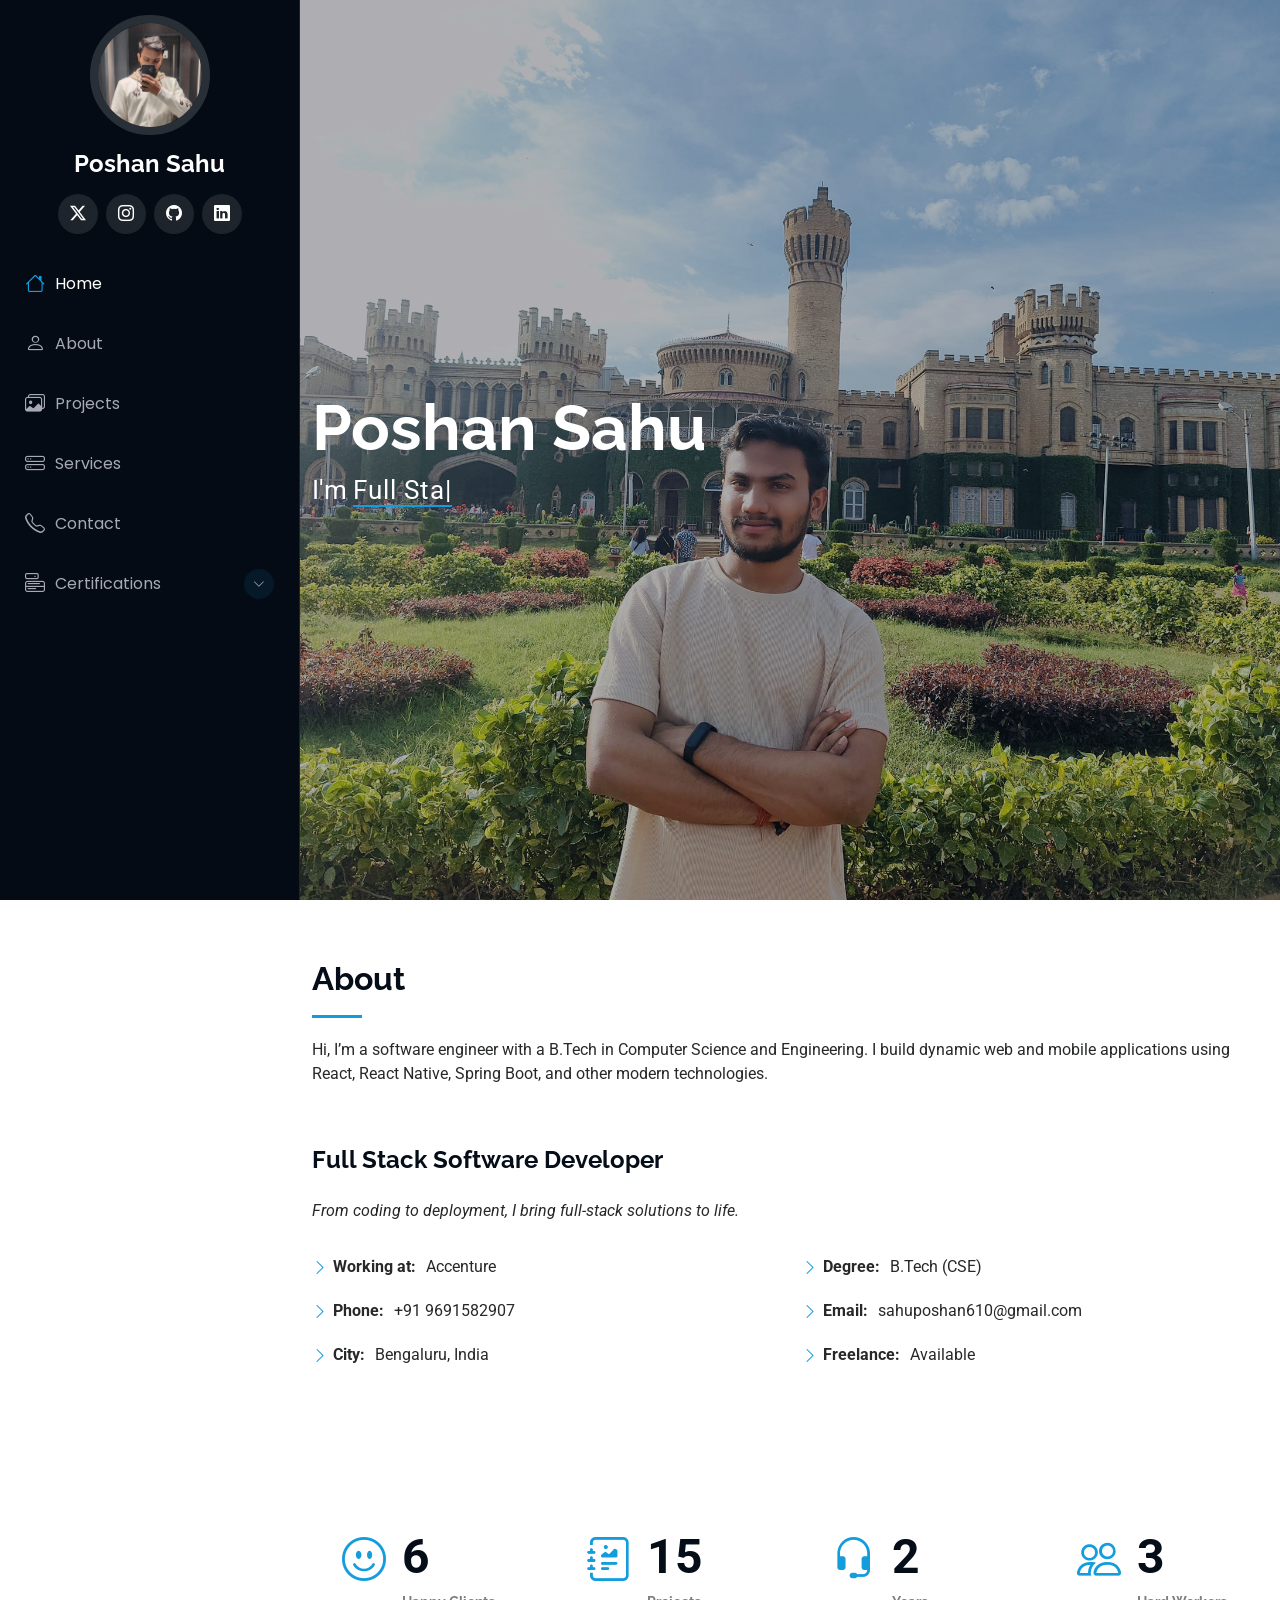
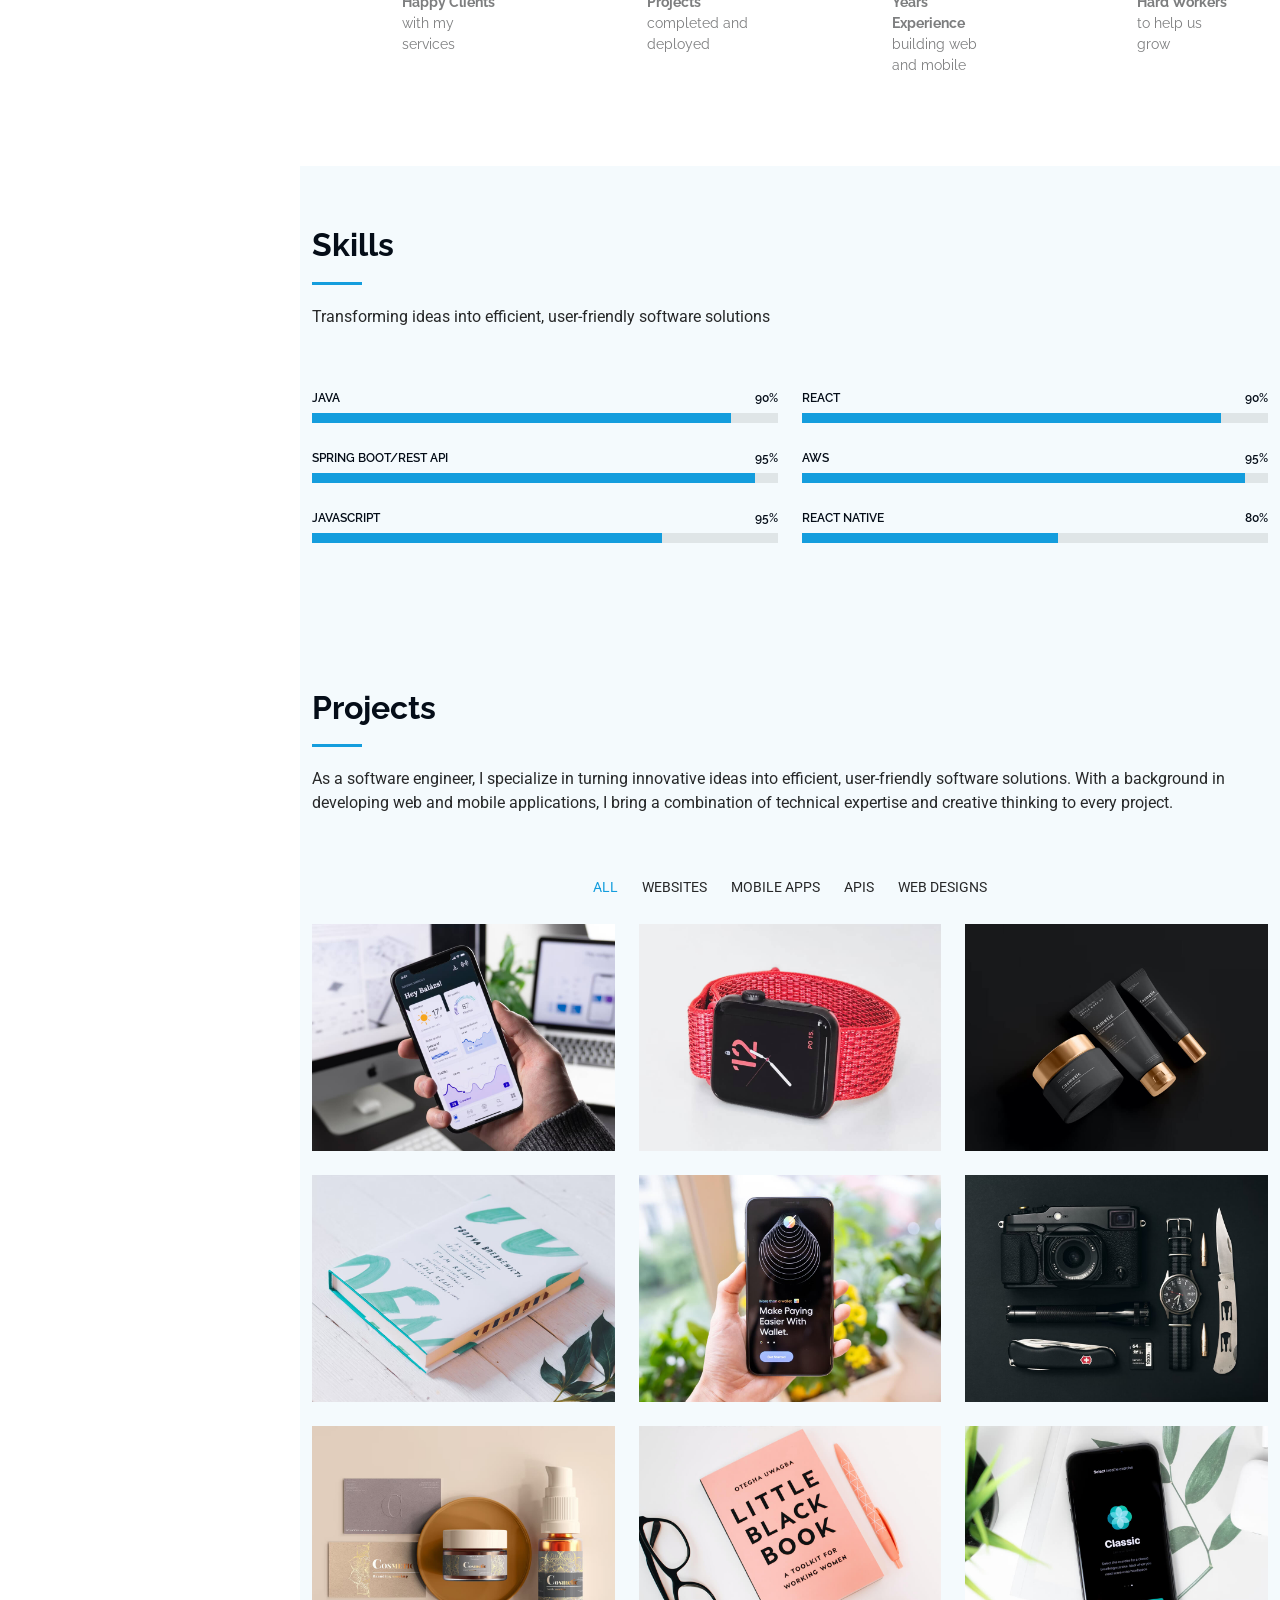
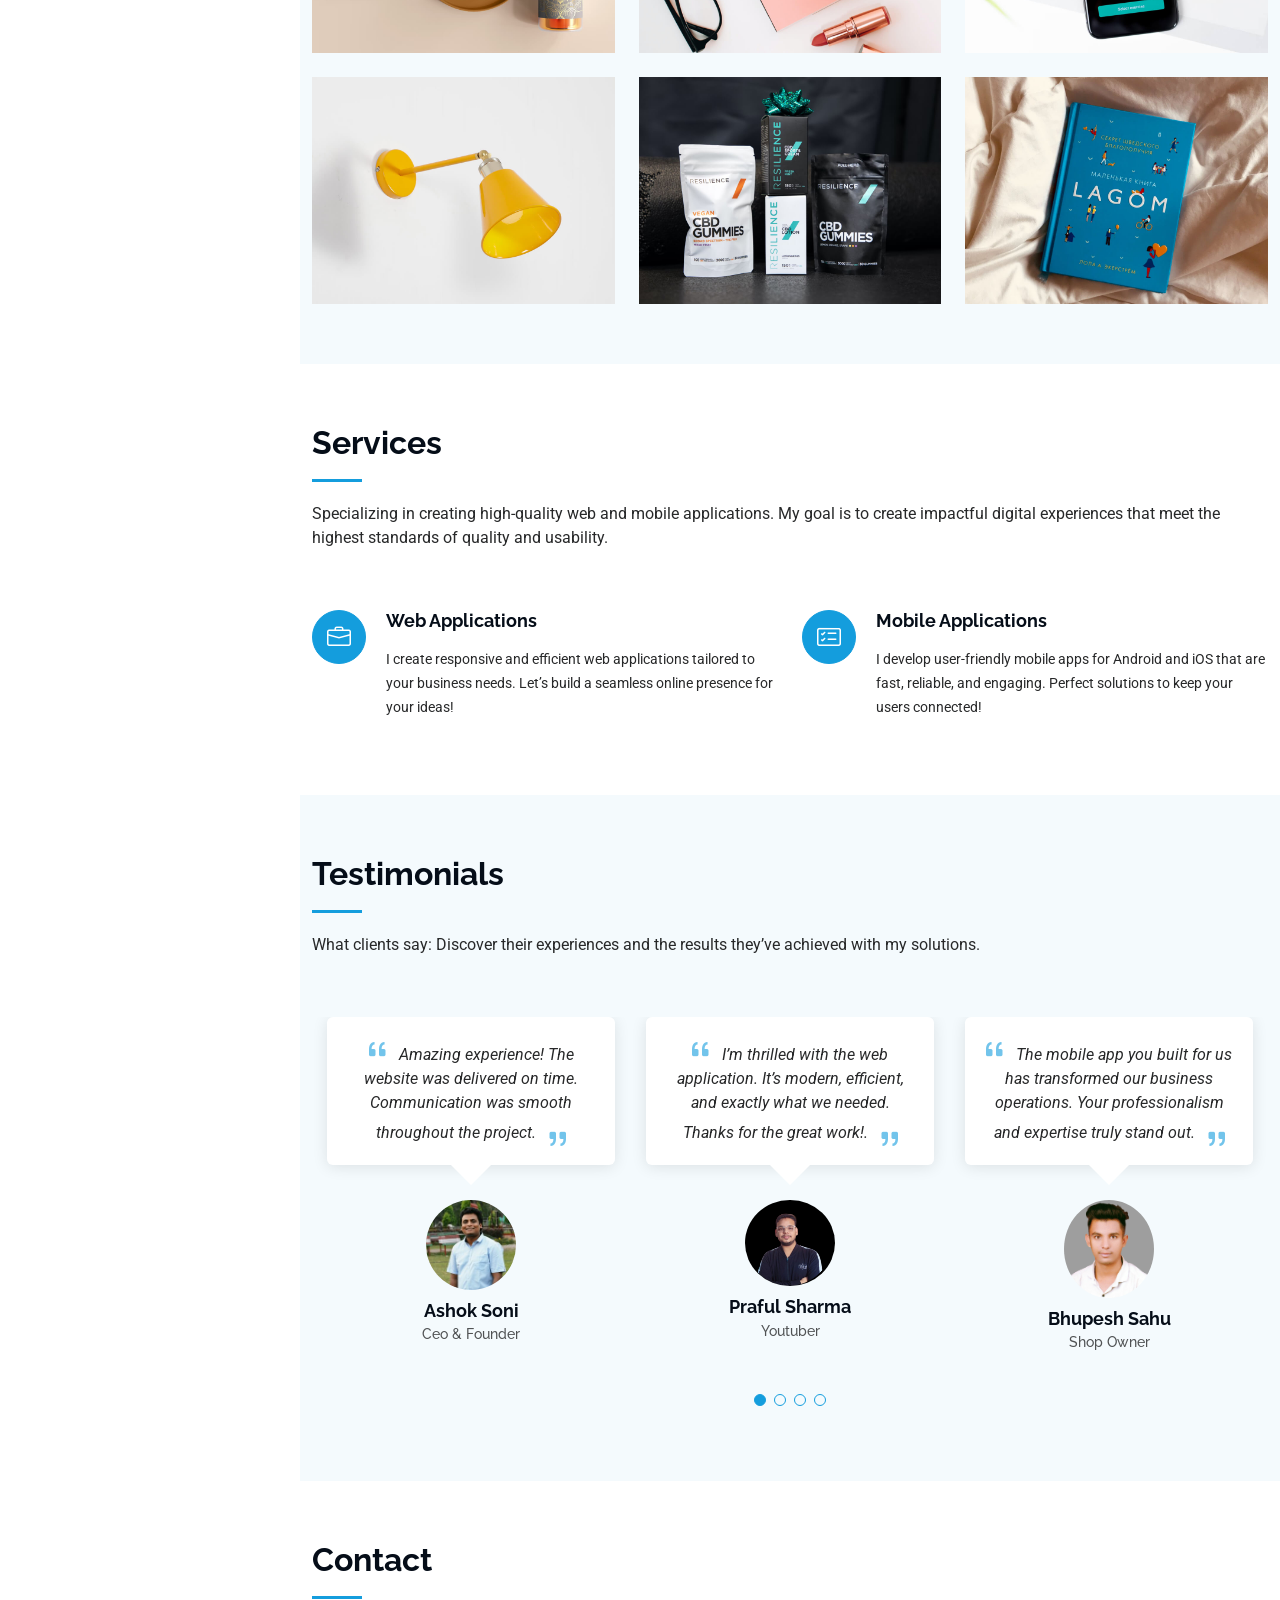
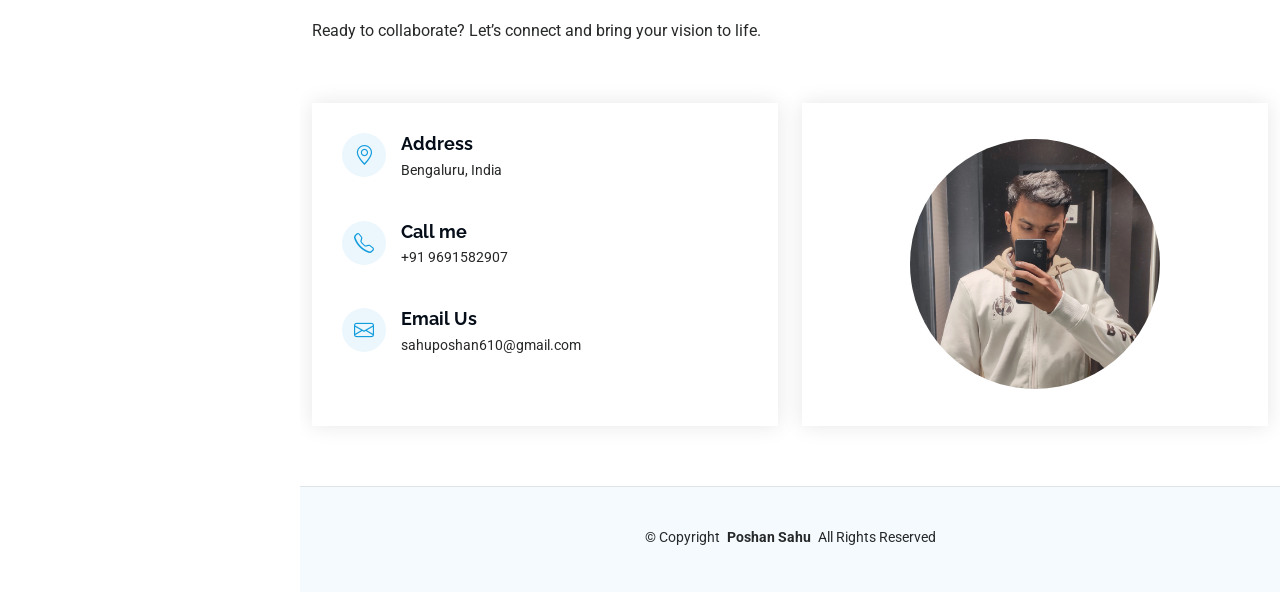
==== commit 4c12e840: "Fixed Services Pages" ====
--- a/index.html
+++ b/index.html
@@ -47,7 +47,7 @@
 
       <div class="profile-img">
         <img
-          src="assets/img/my-profile-img.webp"
+          src="assets/img/my-profile-img.jpg"
           alt=""
           class="img-fluid rounded-circle"
         />
@@ -63,11 +63,10 @@
       </a>
 
       <div class="social-links text-center">
-        <a href="#" class="twitter"><i class="bi bi-twitter-x"></i></a>
-        <a href="#" class="facebook"><i class="bi bi-facebook"></i></a>
-        <a href="#" class="instagram"><i class="bi bi-instagram"></i></a>
-        <a href="#" class="google-plus"><i class="bi bi-skype"></i></a>
-        <a href="#" class="linkedin"><i class="bi bi-linkedin"></i></a>
+        <a href="https://x.com/poshansahux" target="_blank" class="twitter"><i class="bi bi-twitter-x"></i></a>
+        <a href="https://www.instagram.com/poshansahu.in/" target="_blank" class="instagram"><i class="bi bi-instagram"></i></a>
+        <a href="https://github.com/poshankumarsahu" target="_blank" class="google-plus"><i class="bi bi-github"></i></a>
+        <a href="https://www.linkedin.com/in/poshankumarsahu/" target="_blank" class="linkedin"><i class="bi bi-linkedin"></i></a>
       </div>
 
       <nav id="navmenu" class="navmenu">
@@ -94,6 +93,17 @@
             <a href="#contact"
               ><i class="bi bi-telephone navicon"></i> Contact</a
             >
+          </li>
+           <li class="dropdown">
+            <a href="#"
+              ><i class="bi bi-menu-button navicon"></i>
+              <span>Certifications</span>
+              <i class="bi bi-chevron-down toggle-dropdown"></i
+            ></a>
+            <ul>
+              <li><a href="#">JAVA</a></li>
+              <li><a href="#">AWS</a></li>
+            </ul>
           </li>
          <!-- <li class="dropdown">
             <a href="#"
@@ -169,7 +179,7 @@
             <div class="col-lg-12 content">
               <h2>Full Stack Software Developer</h2>
               <p class="fst-italic py-3">
-                From coding to deployment, I bring full-stack solutions to life
+                From coding to deployment, I bring full-stack solutions to life. 
               </p>
               <div class="row">
                 <div class="col-lg-6">
@@ -266,7 +276,7 @@
                   class="purecounter"
                 ></span>
                 <p>
-                  <strong>Years of Experience</strong>
+                  <strong>Years Experience</strong>
                   <span>building web and mobile</span>
                 </p>
               </div>
@@ -300,8 +310,7 @@
         <div class="container section-title" data-aos="fade-up">
           <h2>Skills</h2>
           <p>
-            Necessitatibus eius consequatur ex aliquid fuga eum quidem sint
-            consectetur velit
+            Transforming ideas into efficient, user-friendly software solutions
           </p>
         </div>
         <!-- End Section Title -->
@@ -317,7 +326,7 @@
                   <div
                     class="progress-bar"
                     role="progressbar"
-                    aria-valuenow="100"
+                    aria-valuenow="90"
                     aria-valuemin="0"
                     aria-valuemax="100"
                   ></div>
@@ -328,13 +337,13 @@
               <div class="progress">
                 <span class="skill"
                   ><span>Spring Boot/Rest API</span>
-                  <i class="val">100%</i></span
+                  <i class="val">95%</i></span
                 >
                 <div class="progress-bar-wrap">
                   <div
                     class="progress-bar"
                     role="progressbar"
-                    aria-valuenow="90"
+                    aria-valuenow="95"
                     aria-valuemin="0"
                     aria-valuemax="100"
                   ></div>
@@ -362,23 +371,7 @@
             <div class="col-lg-6">
               <div class="progress">
                 <span class="skill"
-                  ><span>React</span> <i class="val">80%</i></span
-                >
-                <div class="progress-bar-wrap">
-                  <div
-                    class="progress-bar"
-                    role="progressbar"
-                    aria-valuenow="80"
-                    aria-valuemin="0"
-                    aria-valuemax="100"
-                  ></div>
-                </div>
-              </div>
-              <!-- End Skills Item -->
-
-              <div class="progress">
-                <span class="skill"
-                  ><span>AWS</span> <i class="val">90%</i></span
+                  ><span>React</span> <i class="val">90%</i></span
                 >
                 <div class="progress-bar-wrap">
                   <div
@@ -394,7 +387,23 @@
 
               <div class="progress">
                 <span class="skill"
-                  ><span>React Native</span> <i class="val">55%</i></span
+                  ><span>AWS</span> <i class="val">95%</i></span
+                >
+                <div class="progress-bar-wrap">
+                  <div
+                    class="progress-bar"
+                    role="progressbar"
+                    aria-valuenow="95"
+                    aria-valuemin="0"
+                    aria-valuemax="100"
+                  ></div>
+                </div>
+              </div>
+              <!-- End Skills Item -->
+
+              <div class="progress">
+                <span class="skill"
+                  ><span>React Native</span> <i class="val">80%</i></span
                 >
                 <div class="progress-bar-wrap">
                   <div
@@ -419,10 +428,8 @@
         <div class="container section-title" data-aos="fade-up">
           <h2>Projects</h2>
           <p>
-            Magnam dolores commodi suscipit. Necessitatibus eius consequatur ex
-            aliquid fuga eum quidem. Sit sint consectetur velit. Quisquam quos
-            quisquam cupiditate. Et nemo qui impedit suscipit alias ea. Quia
-            fugiat sit in iste officiis commodi quidem hic quas.
+            As a software engineer, I specialize in turning innovative ideas into efficient, user-friendly software solutions.
+            With a background in developing web and mobile applications, I bring a combination of technical expertise and creative thinking to every project. 
           </p>
         </div>
         <!-- End Section Title -->
@@ -824,7 +831,9 @@
         <div class="container section-title" data-aos="fade-up">
           <h2>Services</h2>
           <p>
-            Specializing in creating high-quality web and mobile applications
+            Specializing in creating high-quality web and mobile applications.
+            My goal is to create impactful digital experiences that meet the highest standards of quality and usability.
+
           </p>
         </div>
         <!-- End Section Title -->
@@ -841,13 +850,13 @@
               </div>
               <div>
                 <h4 class="title">
-                  <a href="service-details.html" class="stretched-link"
+                  <a href="web-service-details.html" class="stretched-link"
                     >Web Applications</a
                   >
                 </h4>
                 <p class="description">
-                  Voluptatum deleniti atque corrupti quos dolores et quas
-                  molestias excepturi sint occaecati cupiditate non provident
+                  I create responsive and efficient web applications tailored to your business needs. 
+                  Let’s build a seamless online presence for your ideas!
                 </p>
               </div>
             </div>
@@ -863,13 +872,13 @@
               </div>
               <div>
                 <h4 class="title">
-                  <a href="service-details.html" class="stretched-link"
+                  <a href="app-service-details.html" class="stretched-link"
                     >Mobile Applications</a
                   >
                 </h4>
                 <p class="description">
-                  Minim veniam, quis nostrud exercitation ullamco laboris nisi
-                  ut aliquip ex ea commodo consequat tarad limino ata
+                I develop user-friendly mobile apps for Android and iOS that are fast, reliable, and engaging.
+                Perfect solutions to keep your users connected!
                 </p>
               </div>
             </div>
@@ -883,9 +892,7 @@
         <div class="container section-title" data-aos="fade-up">
           <h2>Testimonials</h2>
           <p>
-            Necessitatibus eius consequatur ex aliquid fuga eum quidem sint
-            consectetur velit
-          </p>
+           What clients say: Discover their experiences and the results they’ve achieved with my solutions.          </p>
         </div>
         <!-- End Section Title -->
 
@@ -922,10 +929,8 @@
                   <p>
                     <i class="bi bi-quote quote-icon-left"></i>
                     <span
-                      >Proin iaculis purus consequat sem cure digni ssim donec
-                      porttitora entum suscipit rhoncus. Accusantium quam,
-                      ultricies eget id, aliquam eget nibh et. Maecen aliquam,
-                      risus at semper.</span
+                      >Amazing experience! The website was delivered on time. 
+                      Communication was smooth throughout the project.</span
                     >
                     <i class="bi bi-quote quote-icon-right"></i>
                   </p>
@@ -934,7 +939,7 @@
                     class="testimonial-img"
                     alt=""
                   />
-                  <h3>Saul Goodman</h3>
+                  <h3>Ashok Soni</h3>
                   <h4>Ceo &amp; Founder</h4>
                 </div>
               </div>
@@ -945,10 +950,8 @@
                   <p>
                     <i class="bi bi-quote quote-icon-left"></i>
                     <span
-                      >Export tempor illum tamen malis malis eram quae irure
-                      esse labore quem cillum quid malis quorum velit fore eram
-                      velit sunt aliqua noster fugiat irure amet legam anim
-                      culpa.</span
+                      >I’m thrilled with the web application. 
+                      It’s modern, efficient, and exactly what we needed. Thanks for the great work!.</span
                     >
                     <i class="bi bi-quote quote-icon-right"></i>
                   </p>
@@ -957,8 +960,8 @@
                     class="testimonial-img"
                     alt=""
                   />
-                  <h3>Sara Wilsson</h3>
-                  <h4>Designer</h4>
+                  <h3>Praful Sharma</h3>
+                  <h4>Youtuber</h4>
                 </div>
               </div>
               <!-- End testimonial item -->
@@ -968,10 +971,8 @@
                   <p>
                     <i class="bi bi-quote quote-icon-left"></i>
                     <span
-                      >Enim nisi quem export duis labore cillum quae magna enim
-                      sint quorum nulla quem veniam duis minim tempor labore
-                      quem eram duis noster aute amet eram fore quis sint
-                      minim.</span
+                      >The mobile app you built for us has transformed our business operations. 
+                      Your professionalism and expertise truly stand out.</span
                     >
                     <i class="bi bi-quote quote-icon-right"></i>
                   </p>
@@ -980,8 +981,8 @@
                     class="testimonial-img"
                     alt=""
                   />
-                  <h3>Jena Karlis</h3>
-                  <h4>Store Owner</h4>
+                  <h3>Bhupesh Sahu</h3>
+                  <h4>Shop Owner</h4>
                 </div>
               </div>
               <!-- End testimonial item -->
@@ -991,10 +992,8 @@
                   <p>
                     <i class="bi bi-quote quote-icon-left"></i>
                     <span
-                      >Fugiat enim eram quae cillum dolore dolor amet nulla
-                      culpa multos export minim fugiat dolor enim duis veniam
-                      ipsum anim magna sunt elit fore quem dolore labore illum
-                      veniam.</span
+                      >The app exceeded our expectations! It’s fast and user-friendly.
+                       Highly recommend working with Poshan Sahu!</span
                     >
                     <i class="bi bi-quote quote-icon-right"></i>
                   </p>
@@ -1003,31 +1002,8 @@
                     class="testimonial-img"
                     alt=""
                   />
-                  <h3>Matt Brandon</h3>
+                  <h3>Vikash Khuttel</h3>
                   <h4>Freelancer</h4>
-                </div>
-              </div>
-              <!-- End testimonial item -->
-
-              <div class="swiper-slide">
-                <div class="testimonial-item">
-                  <p>
-                    <i class="bi bi-quote quote-icon-left"></i>
-                    <span
-                      >Quis quorum aliqua sint quem legam fore sunt eram irure
-                      aliqua veniam tempor noster veniam sunt culpa nulla illum
-                      cillum fugiat legam esse veniam culpa fore nisi cillum
-                      quid.</span
-                    >
-                    <i class="bi bi-quote quote-icon-right"></i>
-                  </p>
-                  <img
-                    src="assets/img/testimonials/testimonials-5.jpg"
-                    class="testimonial-img"
-                    alt=""
-                  />
-                  <h3>John Larson</h3>
-                  <h4>Entrepreneur</h4>
                 </div>
               </div>
               <!-- End testimonial item -->
@@ -1044,8 +1020,7 @@
         <div class="container section-title" data-aos="fade-up">
           <h2>Contact</h2>
           <p>
-            Necessitatibus eius consequatur ex aliquid fuga eum quidem sint
-            consectetur velit
+          Ready to collaborate? Let’s connect and bring your vision to life.
           </p>
         </div>
         <!-- End Section Title -->
@@ -1100,7 +1075,7 @@
               <form action="forms/contact.php" method="post" class="php-email-form" data-aos="fade-up" data-aos-delay="200">
                <div class="profile-img d-flex justify-content-center align-items-center h-100">
                  <img
-                  src="assets/img/my-profile-img.webp"
+                  src="assets/img/my-profile-img.jpg"
                   alt=""
                   class="img-fluid rounded-circle"
                   style="max-width: 300px; max-height: 250px; object-fit: cover;"
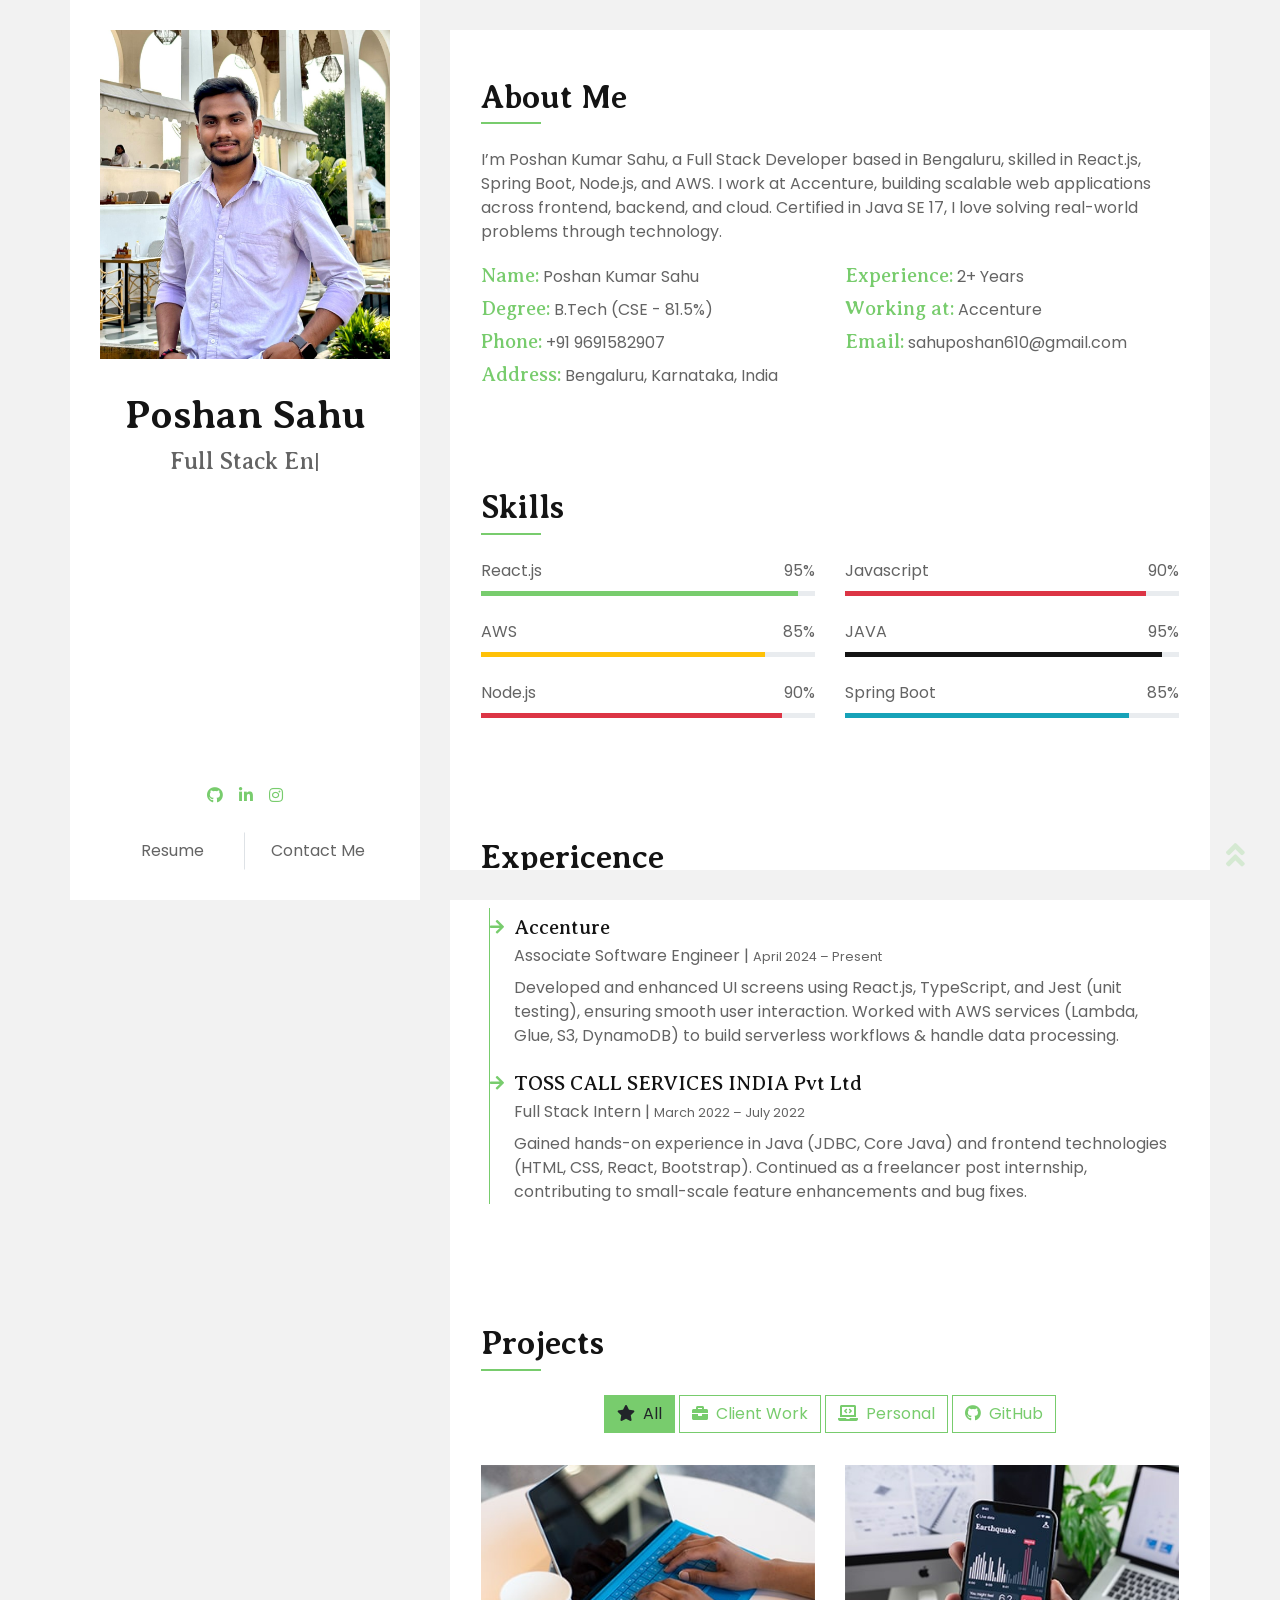
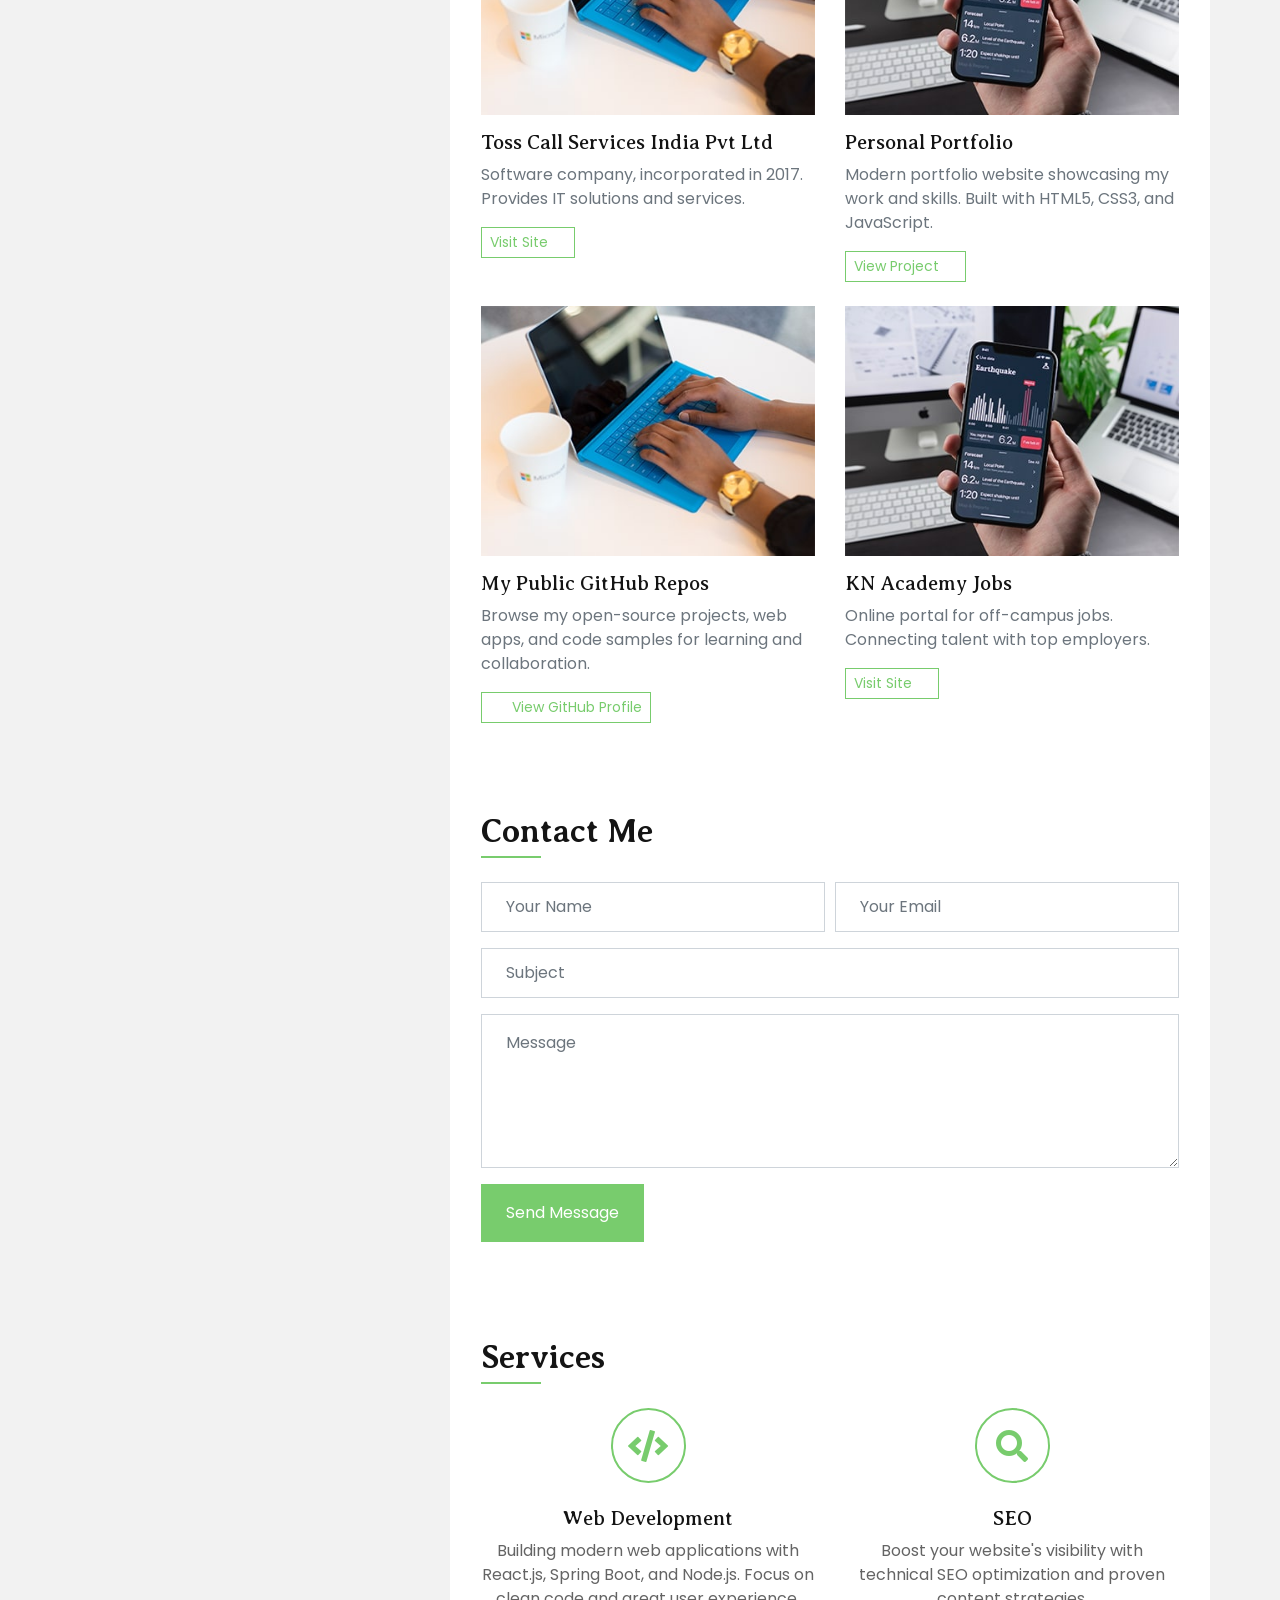
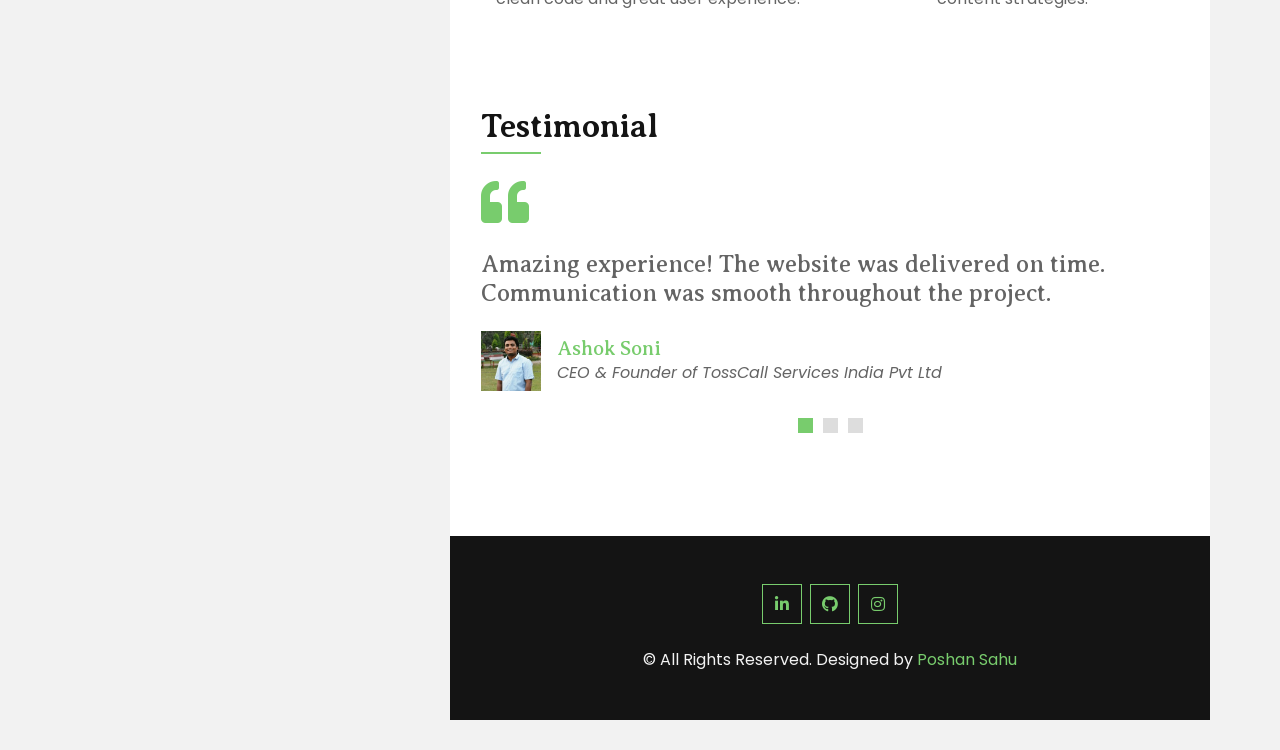
==== commit 36dbfc65: "First Commit" ====
--- a/index.html
+++ b/index.html
@@ -1,1137 +1,425 @@
 <!DOCTYPE html>
 <html lang="en">
-  <head>
-    <meta charset="utf-8" />
-    <meta content="width=device-width, initial-scale=1.0" name="viewport" />
-    <title>Poshan Sahu Portfolio</title>
-    <meta content="" name="description" />
-    <meta content="" name="keywords" />
-
-    <!-- Favicons -->
-    <link href="assets/img/favicon.png" rel="icon" />
-    <link href="assets/img/apple-touch-icon.png" rel="apple-touch-icon" />
-
-    <!-- Fonts -->
-    <link href="https://fonts.googleapis.com" rel="preconnect" />
-    <link href="https://fonts.gstatic.com" rel="preconnect" crossorigin />
-    <link
-      href="https://fonts.googleapis.com/css2?family=Roboto:ital,wght@0,100;0,300;0,400;0,500;0,700;0,900;1,100;1,300;1,400;1,500;1,700;1,900&family=Poppins:ital,wght@0,100;0,200;0,300;0,400;0,500;0,600;0,700;0,800;0,900;1,100;1,200;1,300;1,400;1,500;1,600;1,700;1,800;1,900&family=Raleway:ital,wght@0,100;0,200;0,300;0,400;0,500;0,600;0,700;0,800;0,900;1,100;1,200;1,300;1,400;1,500;1,600;1,700;1,800;1,900&display=swap"
-      rel="stylesheet"
-    />
-
-    <!-- Vendor CSS Files -->
-    <link
-      href="assets/vendor/bootstrap/css/bootstrap.min.css"
-      rel="stylesheet"
-    />
-    <link
-      href="assets/vendor/bootstrap-icons/bootstrap-icons.css"
-      rel="stylesheet"
-    />
-    <link href="assets/vendor/aos/aos.css" rel="stylesheet" />
-    <link
-      href="assets/vendor/glightbox/css/glightbox.min.css"
-      rel="stylesheet"
-    />
-    <link href="assets/vendor/swiper/swiper-bundle.min.css" rel="stylesheet" />
-
-    <!-- Main CSS File -->
-    <link href="assets/css/main.css" rel="stylesheet" />
-
-   
-  </head>
-
-  <body class="index-page">
-    <header id="header" class="header dark-background d-flex flex-column">
-      <i class="header-toggle d-xl-none bi bi-list"></i>
-
-      <div class="profile-img">
-        <img
-          src="assets/img/my-profile-img.jpg"
-          alt=""
-          class="img-fluid rounded-circle"
-        />
-      </div>
-
-      <a
-        href="index.html"
-        class="logo d-flex align-items-center justify-content-center"
-      >
-        <!-- Uncomment the line below if you also wish to use an image logo -->
-        <!-- <img src="assets/img/logo.png" alt=""> -->
-        <h1 class="sitename">Poshan Sahu</h1>
-      </a>
-
-      <div class="social-links text-center">
-        <a href="https://x.com/poshansahux" target="_blank" class="twitter"><i class="bi bi-twitter-x"></i></a>
-        <a href="https://www.instagram.com/poshansahu.in/" target="_blank" class="instagram"><i class="bi bi-instagram"></i></a>
-        <a href="https://github.com/poshankumarsahu" target="_blank" class="google-plus"><i class="bi bi-github"></i></a>
-        <a href="https://www.linkedin.com/in/poshankumarsahu/" target="_blank" class="linkedin"><i class="bi bi-linkedin"></i></a>
-      </div>
-
-      <nav id="navmenu" class="navmenu">
-        <ul>
-          <li>
-            <a href="#hero" class="active"
-              ><i class="bi bi-house navicon"></i>Home</a
-            >
-          </li>
-          <li>
-            <a href="#about"><i class="bi bi-person navicon"></i> About</a>
-          </li>
-          <li>
-            <a href="#portfolio"
-              ><i class="bi bi-images navicon"></i> Projects</a
-            >
-          </li>
-          <li>
-            <a href="#services"
-              ><i class="bi bi-hdd-stack navicon"></i> Services</a
-            >
-          </li>
-          <li>
-            <a href="#contact"
-              ><i class="bi bi-telephone navicon"></i> Contact</a
-            >
-          </li>
-           <li class="dropdown">
-            <a href="#"
-              ><i class="bi bi-menu-button navicon"></i>
-              <span>Certifications</span>
-              <i class="bi bi-chevron-down toggle-dropdown"></i
-            ></a>
-            <ul>
-              <li><a href="#">JAVA</a></li>
-              <li><a href="#">AWS</a></li>
-            </ul>
-          </li>
-         <!-- <li class="dropdown">
-            <a href="#"
-              ><i class="bi bi-menu-button navicon"></i> <span>Dropdown</span>
-              <i class="bi bi-chevron-down toggle-dropdown"></i
-            ></a>
-            <ul>
-              <li><a href="#">Dropdown 1</a></li>
-              <li class="dropdown">
-                <a href="#"
-                  ><span>Deep Dropdown</span>
-                  <i class="bi bi-chevron-down toggle-dropdown"></i
-                ></a>
-                <ul>
-                  <li><a href="#">Deep Dropdown 1</a></li>
-                  <li><a href="#">Deep Dropdown 2</a></li>
-                  <li><a href="#">Deep Dropdown 3</a></li>
-                  <li><a href="#">Deep Dropdown 4</a></li>
-                  <li><a href="#">Deep Dropdown 5</a></li>
-                </ul>
-              </li>
-              <li><a href="#">Dropdown 2</a></li>
-              <li><a href="#">Dropdown 3</a></li>
-              <li><a href="#">Dropdown 4</a></li>
-            </ul>
-          </li>-->
-        </ul>
-      </nav>
-    </header>
-
-    <main class="main">
-      <!-- Hero Section -->
-      <section id="hero" class="hero section dark-background">
-        <img src="assets/img/hero-bg.jpg" alt="" data-aos="fade-in" class="" />
-
-        <div class="container" data-aos="fade-up" data-aos-delay="100">
-          <h2>Poshan Sahu</h2>
-          <p>
-            I'm
-            <span
-              class="typed"
-              data-typed-items="Full Stack Developer, Freelancer"
-              >Software Engineer</span
-            ><span
-              class="typed-cursor typed-cursor--blink"
-              aria-hidden="true"
-            ></span
-            ><span
-              class="typed-cursor typed-cursor--blink"
-              aria-hidden="true"
-            ></span>
-          </p>
+    <head>
+        <meta charset="utf-8">
+        <title>Poshan Sahu - Portfolio</title>
+        <meta content="width=device-width, initial-scale=1.0" name="viewport">
+        <meta content="Free Website Template" name="keywords">
+        <meta content="Free Website Template" name="description">
+
+        <!-- Favicon -->
+        <link href="img/favicon.ico" rel="icon">
+
+        <!-- Google Fonts -->
+        <link rel="preconnect" href="https://fonts.gstatic.com">
+        <link href="https://fonts.googleapis.com/css2?family=Averia+Serif+Libre:wght@400;700&family=Poppins&display=swap" rel="stylesheet"> 
+
+        <!-- Font Awesome -->
+        <link href="https://cdnjs.cloudflare.com/ajax/libs/font-awesome/5.10.0/css/all.min.css" rel="stylesheet">
+
+        <!-- Libraries Stylesheet -->
+        <link href="lib/owlcarousel/assets/owl.carousel.min.css" rel="stylesheet">
+        <link href="lib/lightbox/css/lightbox.min.css" rel="stylesheet">
+
+        <!-- Customized Bootstrap Stylesheet -->
+        <link href="css/style.css" rel="stylesheet">
+    </head>
+
+    <body data-spy="scroll" data-target=".navbar" data-offset="51">
+        <div class="wrapper">
+            <div class="sidebar">
+                <div class="sidebar-text d-flex flex-column h-100 justify-content-center text-center">
+                    <img class="w-100 img-fluid mb-4" src="img/profile.jpg" alt="Image">
+                    <h1 class="mt-2">Poshan Sahu</h1>
+                    <div class="mb-4" style="height: 22px;">
+                        <h4 class="typed-text-output d-inline-block text-body"></h4>
+                        <div class="typed-text d-none">Full Stack Engineer, Java Developer, Software Engineer</div>
+                    </div>
+                    <div class="d-flex justify-content-center mt-auto mb-3">
+                        <a class="mx-2" href="#"><i class="fab fa-github"></i></a>
+                        <a class="mx-2" href="#"><i class="fab fa-linkedin-in"></i></a>
+                        <a class="mx-2" href="#"><i class="fab fa-instagram"></i></a>
+                    </div>
+                    <div class="d-flex align-items-end justify-content-between">
+                        <a href="https://drive.google.com/file/d/1meK3ZDuCB8vqwPOpvNif1pROKsQisLYj/view?usp=sharing" class="btn btn-block border-right" target="_blank">Resume</a>                       
+                        <a href="#contact" class="btn btn-block btn-scroll">Contact Me</a>
+                    </div>
+                </div>
+                <div class="sidebar-icon d-flex flex-column h-100 justify-content-center text-right">
+                    <i class="fas fa-2x fa-angle-double-right text-primary"></i>
+                </div>
+            </div>
+            <div class="content">
+                <!-- About Start -->
+                <div class="container bg-white py-5">
+                    <div class="row px-3">
+                        <div class="col-12">
+                            <h2 class="title position-relative pb-2 mb-4">About Me</h2>
+                        </div>
+                        <div class="col-12">
+                            <p>I’m Poshan Kumar Sahu, a Full Stack Developer based in Bengaluru, skilled in React.js, Spring Boot, Node.js, and AWS. I work at Accenture, building scalable web applications across frontend, backend, and cloud. Certified in Java SE 17, I love solving real-world problems through technology.</p>
+                            <div class="row">
+                                <div class="col-sm-6 py-1">
+                                    <h5 class="d-inline text-primary">Name:</h5> Poshan Kumar Sahu
+                                </div>
+                                <div class="col-sm-6 py-1">
+                                    <h5 class="d-inline text-primary">Experience:</h5> 2+ Years
+                                </div>
+                                <div class="col-sm-6 py-1">
+                                    <h5 class="d-inline text-primary">Degree:</h5> B.Tech (CSE - 81.5%)
+                                </div>
+                                <div class="col-sm-6 py-1">
+                                    <h5 class="d-inline text-primary">Working at:</h5> Accenture
+                                </div>
+                                <div class="col-sm-6 py-1">
+                                    <h5 class="d-inline text-primary">Phone:</h5> +91 9691582907
+                                </div>
+                                <div class="col-sm-6 py-1">
+                                    <h5 class="d-inline text-primary">Email:</h5> sahuposhan610@gmail.com
+                                </div>
+                                <div class="col-sm-6 py-1">
+                                    <h5 class="d-inline text-primary">Address:</h5> Bengaluru, Karnataka, India
+                                </div>
+                            </div>
+                        </div>
+                    </div>
+                </div>
+                <!-- About End -->
+
+
+                <!-- Skills Start -->
+               <div class="container bg-white py-5">
+                    <div class="row px-3">
+                        <div class="col-12">
+                            <h2 class="title position-relative pb-2 mb-4">Skills</h2>
+                        </div>
+                        <div class="col-sm-6">
+                            <div class="skill mb-4">
+                                <div class="d-flex justify-content-between">
+                                    <p class="mb-2">React.js</p>
+                                    <p class="mb-2">95%</p>
+                                </div>
+                                <div class="progress">
+                                    <div class="progress-bar bg-primary" role="progressbar" aria-valuenow="95" aria-valuemin="0" aria-valuemax="100"></div>
+                                </div>
+                            </div>
+                            <div class="skill mb-4">
+                                <div class="d-flex justify-content-between">
+                                    <p class="mb-2">AWS</p>
+                                    <p class="mb-2">85%</p>
+                                </div>
+                                <div class="progress">
+                                    <div class="progress-bar bg-warning" role="progressbar" aria-valuenow="85" aria-valuemin="0" aria-valuemax="100"></div>
+                                </div>
+                            </div>
+                            <div class="skill mb-4">
+                                <div class="d-flex justify-content-between">
+                                    <p class="mb-2">Node.js</p>
+                                    <p class="mb-2">90%</p>
+                                </div>
+                                <div class="progress">
+                                    <div class="progress-bar bg-danger" role="progressbar" aria-valuenow="90" aria-valuemin="0" aria-valuemax="100"></div>
+                                </div>
+                            </div>
+                        </div>
+                        <div class="col-sm-6">
+                            <div class="skill mb-4">
+                                <div class="d-flex justify-content-between">
+                                    <p class="mb-2">Javascript</p>
+                                    <p class="mb-2">90%</p>
+                                </div>
+                                <div class="progress">
+                                    <div class="progress-bar bg-danger" role="progressbar" aria-valuenow="90" aria-valuemin="0" aria-valuemax="100"></div>
+                                </div>
+                            </div>
+                            <div class="skill mb-4">
+                                <div class="d-flex justify-content-between">
+                                    <p class="mb-2">JAVA</p>
+                                    <p class="mb-2">95%</p>
+                                </div>
+                                <div class="progress">
+                                    <div class="progress-bar bg-dark" role="progressbar" aria-valuenow="95" aria-valuemin="0" aria-valuemax="100"></div>
+                                </div>
+                            </div>
+                            <div class="skill mb-4">
+                                <div class="d-flex justify-content-between">
+                                    <p class="mb-2">Spring Boot</p>
+                                    <p class="mb-2">85%</p>
+                                </div>
+                                <div class="progress">
+                                    <div class="progress-bar bg-info" role="progressbar" aria-valuenow="85" aria-valuemin="0" aria-valuemax="100"></div>
+                                </div>
+                            </div>
+                        </div>
+                    </div>
+                </div>
+                <!-- Skills End -->
+
+
+                <!-- Education Start -->
+                <div class="container bg-white py-5">
+                    <div class="row px-3">
+                        <div class="col-12">
+                            <h2 class="title position-relative pb-2 mb-4">Expericence</h2>
+                        </div>
+                        <div class="col-12">
+                            <div class="border-left border-primary pt-2 pl-4 ml-2">
+                                <div class="position-relative mb-4">
+                                    <i class="fa fa-arrow-right text-primary position-absolute" style="top: 3px; left: -24px;"></i>
+                                    <h5 class="mb-1">Accenture</h5>
+                                    <p class="mb-2">Associate Software Engineer |  <small>April 2024 – Present</small></p>
+                                    <p>Developed and enhanced UI screens using React.js, TypeScript, and Jest (unit testing), ensuring smooth user interaction. Worked with AWS services (Lambda, Glue, S3, DynamoDB) to build serverless workflows & handle data processing.
+                                </div>
+                                <div class="position-relative mb-4">
+                                    <i class="fa fa-arrow-right text-primary position-absolute" style="top: 3px; left: -24px;"></i>
+                                    <h5 class="mb-1">TOSS CALL SERVICES INDIA Pvt Ltd</h5>
+                                    <p class="mb-2">Full Stack Intern | <small>March 2022 – July 2022</small></p>
+                                    <p>Gained hands-on experience in Java (JDBC, Core Java) and frontend technologies (HTML, CSS, React, Bootstrap). Continued as a freelancer post internship, contributing to small-scale feature enhancements and bug fixes.</p>
+                                </div>
+                            </div>
+                        </div>
+                    </div>
+                </div>
+                <!-- Education End -->
+
+                <!-- Portfolio Start -->
+                <div class="container bg-white pt-5 pb-3">
+                    <div class="row px-3">
+                        <div class="col-12">
+                            <h2 class="title position-relative pb-2 mb-4">Projects</h2>
+                        </div>
+                        <div class="col-12">
+                            <div class="row">
+                                <div class="col-12 text-center mb-2">
+                                    <ul class="list-inline mb-4" id="portfolio-flters">
+                                        <li class="btn btn-outline-primary active" data-filter="*"><i class="fa fa-star mr-2"></i>All</li>
+                                        <li class="btn btn-outline-primary" data-filter=".client"><i class="fa fa-briefcase mr-2"></i>Client Work</li>
+                                        <li class="btn btn-outline-primary" data-filter=".personal"><i class="fa fa-laptop-code mr-2"></i>Personal</li>
+                                        <li class="btn btn-outline-primary" data-filter=".github"><i class="fab fa-github mr-2"></i>GitHub</li>
+                                    </ul>
+                                </div>
+                            </div>
+                            <div class="row portfolio-container">
+                                <!-- Client Work -->
+                                <div class="col-md-6 mb-4 portfolio-item client">
+                                    <div class="position-relative overflow-hidden mb-2">
+                                        <img class="img-fluid w-100" src="img/portfolio-1.jpg" alt="TossCall Services">
+                                        <div class="portfolio-btn d-flex align-items-center justify-content-center">
+                                            <a href="img/portfolio-1.jpg" data-lightbox="portfolio">
+                                                <i class="fa fa-4x fa-plus text-white"></i>
+                                            </a>
+                                        </div>
+                                    </div>
+                                    <div class="text-left mt-3">
+                                        <h5>Toss Call Services India Pvt Ltd</h5>
+                                        <p class="text-muted">Software company, incorporated in 2017. Provides IT solutions and services.</p>
+                                        <a href="https://www.tosscall.com/" target="_blank" class="btn btn-sm btn-outline-primary">Visit Site <i class="fa fa-external-link-alt"></i></a>
+                                    </div>
+                                </div>
+                                
+                                <!-- Personal Projects -->
+                                <div class="col-md-6 mb-4 portfolio-item personal">
+                                    <div class="position-relative overflow-hidden mb-2">
+                                        <img class="img-fluid w-100" src="img/portfolio-2.jpg" alt="Portfolio Website">
+                                        <div class="portfolio-btn d-flex align-items-center justify-content-center">
+                                            <a href="img/portfolio-2.jpg" data-lightbox="portfolio">
+                                                <i class="fa fa-4x fa-plus text-white"></i>
+                                            </a>
+                                        </div>
+                                    </div>
+                                    <div class="text-left mt-3">
+                                        <h5>Personal Portfolio</h5>
+                                        <p class="text-muted">Modern portfolio website showcasing my work and skills. Built with HTML5, CSS3, and JavaScript.</p>
+                                        <a href="#" class="btn btn-sm btn-outline-primary">View Project <i class="fa fa-external-link-alt"></i></a>
+                                    </div>
+                                </div>
+
+                                <!-- GitHub Projects -->
+                                <div class="col-md-6 mb-4 portfolio-item github">
+                                    <div class="position-relative overflow-hidden mb-2">
+                                        <img class="img-fluid w-100" src="img/portfolio-github.jpg" alt="GitHub Profile" onerror="this.onerror=null;this.src='img/portfolio-1.jpg';">
+                                        <div class="portfolio-btn d-flex align-items-center justify-content-center">
+                                            <a href="img/portfolio-github.jpg" data-lightbox="portfolio">
+                                                <i class="fa fa-4x fa-plus text-white"></i>
+                                            </a>
+                                        </div>
+                                    </div>
+                                    <div class="text-left mt-3">
+                                        <h5>My Public GitHub Repos</h5>
+                                        <p class="text-muted">Browse my open-source projects, web apps, and code samples for learning and collaboration.</p>
+                                        <a href="https://github.com/poshankumarsahu" target="_blank" class="btn btn-sm btn-outline-primary"><i class="fab fa-github mr-1"></i> View GitHub Profile</a>
+                                    </div>
+                                </div>
+
+                                <!-- Client Project - KN Academy -->
+                                <div class="col-md-6 mb-4 portfolio-item client">
+                                    <div class="position-relative overflow-hidden mb-2">
+                                        <img class="img-fluid w-100" src="img/portfolio-2.jpg" alt="KN Academy Jobs">
+                                        <div class="portfolio-btn d-flex align-items-center justify-content-center">
+                                            <a href="img/portfolio-2.jpg" data-lightbox="portfolio">
+                                                <i class="fa fa-4x fa-plus text-white"></i>
+                                            </a>
+                                        </div>
+                                    </div>
+                                    <div class="text-left mt-3">
+                                        <h5>KN Academy Jobs</h5>
+                                        <p class="text-muted">Online portal for off-campus jobs. Connecting talent with top employers.</p>
+                                        <a href="https://knoffcampusjobs.com/" target="_blank" class="btn btn-sm btn-outline-primary">Visit Site <i class="fa fa-external-link-alt"></i></a>
+                                    </div>
+                                </div>
+                            </div>
+                        </div>
+                    </div>
+                </div>
+                <!-- Portfolio End -->
+
+                 <!-- Contact Start -->
+                <div class="container bg-white py-5" id="contact">
+                    <div class="row px-3">
+                        <div class="col-12">
+                            <h2 class="title position-relative pb-2 mb-4">Contact Me</h2>
+                        </div>
+                        <div class="col-12">
+                            <div class="contact-form">
+                                <div id="success"></div>
+                                <form name="sentMessage" id="contactForm" novalidate="novalidate">
+                                    <div class="form-row">
+                                        <div class="control-group col-sm-6">
+                                            <input type="text" class="form-control p-4" id="name" placeholder="Your Name"
+                                                required="required" data-validation-required-message="Please enter your name" />
+                                            <p class="help-block text-danger"></p>
+                                        </div>
+                                        <div class="control-group col-sm-6">
+                                            <input type="email" class="form-control p-4" id="email" placeholder="Your Email"
+                                                required="required" data-validation-required-message="Please enter your email" />
+                                            <p class="help-block text-danger"></p>
+                                        </div>
+                                    </div>
+                                    <div class="control-group">
+                                        <input type="text" class="form-control p-4" id="subject" placeholder="Subject"
+                                            required="required" data-validation-required-message="Please enter a subject" />
+                                        <p class="help-block text-danger"></p>
+                                    </div>
+                                    <div class="control-group">
+                                        <textarea class="form-control py-3 px-4" rows="5" id="message" placeholder="Message"
+                                            required="required"
+                                            data-validation-required-message="Please enter your message"></textarea>
+                                        <p class="help-block text-danger"></p>
+                                    </div>
+                                    <div id="formFeedback" class="mb-2"></div>
+                                    <div>
+                                        <button class="btn btn-primary py-3 px-4" type="submit" id="sendMessageButton">Send Message</button>
+                                    </div>
+                                </form>
+                            </div>
+                        </div>
+                    </div>
+                </div>
+                <!-- Contact End -->
+                
+
+                <!-- Services Start -->
+                <div class="container bg-white pt-5 pb-3">
+                    <div class="row px-3">
+                        <div class="col-12">
+                            <h2 class="title position-relative pb-2 mb-4">Services</h2>
+                        </div>
+                        <div class="col-md-6 service-item text-center mb-3">
+                            <i class="fa fa-2x fa-code mx-auto mb-4"></i>
+                            <h5 class="mb-2">Web Development</h5>
+                            <p>Building modern web applications with React.js, Spring Boot, and Node.js. Focus on clean code and great user experience.</p>
+                        </div>
+                        <div class="col-md-6 service-item text-center mb-3">
+                            <i class="fa fa-2x fa-search mx-auto mb-4"></i>
+                            <h5 class="mb-2">SEO</h5>
+                            <p>Boost your website's visibility with technical SEO optimization and proven content strategies.</p>
+                        </div>
+                    </div>
+                </div>
+                <!-- Services End -->
+
+
+                <!-- Testimonial Start -->
+                <div class="container bg-white py-5">
+                    <div class="row px-3">
+                        <div class="col-12">
+                            <h2 class="title position-relative pb-2 mb-4">Testimonial</h2>
+                        </div>
+                        <div class="col-12">
+                            <div class="owl-carousel testimonial-carousel">
+                                <div class="text-left">
+                                    <i class="fa fa-3x fa-quote-left text-primary mb-4"></i>
+                                    <h4 class="text-body mb-4">Amazing experience! The website was delivered on time. Communication was smooth throughout the project.</h4>
+                                    <div class="d-flex align-items-center">
+                                        <img class="img-fluid" src="img/testimonial-1.jpg" style="width: 60px; height: 60px;">
+                                        <div class="pl-3">
+                                            <h5 class="text-primary m-0">Ashok Soni</h5>
+                                            <i>CEO & Founder of TossCall Services India Pvt Ltd</i>
+                                        </div>
+                                    </div>
+                                </div>
+                                <div class="text-left">
+                                    <i class="fa fa-3x fa-quote-left text-primary mb-4"></i>
+                                    <h4 class="text-body mb-4">I'm thrilled with the web application. It's modern, efficient, and exactly what we needed. Thanks for the great work!</h4>
+                                    <div class="d-flex align-items-center">
+                                        <img class="img-fluid" src="img/testimonial-2.jpg" style="width: 60px; height: 60px;">
+                                        <div class="pl-3">
+                                            <h5 class="text-primary m-0">Praful Sharma</h5>
+                                            <i>Youtuber - KN Academy</i>
+                                        </div>
+                                    </div>
+                                </div>
+                                <div class="text-left">
+                                    <i class="fa fa-3x fa-quote-left text-primary mb-4"></i>
+                                    <h4 class="text-body mb-4">The mobile app you built for us has transformed our business operations. Your professionalism and expertise truly stand out.</h4>
+                                    <div class="d-flex align-items-center">
+                                        <img class="img-fluid" src="img/testimonial-3.jpg" style="width: 60px; height: 60px;">
+                                        <div class="pl-3">
+                                            <h5 class="text-primary m-0">Bhupesh Sahu</h5>
+                                            <i>Shop Owner - Choice Centre</i>
+                                        </div>
+                                    </div>
+                                </div>
+                            </div>
+                        </div>
+                    </div>
+                </div>
+                <!-- Testimonial End -->
+                
+                
+                <!-- Footer Start -->
+                <div class="container-fluid bg-white pt-5 px-0">
+                    <div class="container bg-dark text-light text-center py-5">
+                        <div class="d-flex justify-content-center mb-4">
+                            <a class="btn btn-outline-primary btn-square mr-2" href="#"><i class="fab fa-linkedin-in"></i></a>
+                            <a class="btn btn-outline-primary btn-square mr-2" href="#"><i class="fab fa-github"></i></a>
+                            <a class="btn btn-outline-primary btn-square" href="#"><i class="fab fa-instagram"></i></a>
+                        </div>
+                        <p class="m-0">&copy; All Rights Reserved. Designed by <a href="https://linkedin.com/in/poshankumarsahu">Poshan Sahu</a></p>
+                    </div>
+                </div>
+                <!-- Footer End -->
+            </div>
         </div>
-      </section>
-      <!-- /Hero Section -->
-
-      <!-- About Section -->
-      <section id="about" class="about section">
-        <!-- Section Title -->
-        <div class="container section-title" data-aos="fade-up">
-          <h2>About</h2>
-          <p>
-            Hi, I’m a software engineer with a B.Tech in Computer Science and
-            Engineering. I build dynamic web and mobile applications using
-            React, React Native, Spring Boot, and other modern technologies.
-          </p>
-        </div>
-        <!-- End Section Title -->
-
-        <div class="container" data-aos="fade-up" data-aos-delay="100">
-          <div class="row gy-4 justify-content-center">
-      
-            <div class="col-lg-12 content">
-              <h2>Full Stack Software Developer</h2>
-              <p class="fst-italic py-3">
-                From coding to deployment, I bring full-stack solutions to life. 
-              </p>
-              <div class="row">
-                <div class="col-lg-6">
-                  <ul>
-                    <li>
-                      <i class="bi bi-chevron-right"></i>
-                      <strong>Working at:</strong> <span>Accenture</span>
-                    </li>
-                    <li>
-                      <i class="bi bi-chevron-right"></i>
-                      <strong>Phone:</strong> <span>+91 9691582907</span>
-                    </li>
-                    <li>
-                      <i class="bi bi-chevron-right"></i>
-                      <strong>City:</strong> <span>Bengaluru, India</span>
-                    </li>
-                  </ul>
-                </div>
-                <div class="col-lg-6">
-                  <ul>
-                    <li>
-                      <i class="bi bi-chevron-right"></i>
-                      <strong>Degree:</strong> <span>B.Tech (CSE)</span>
-                    </li>
-                    <li>
-                      <i class="bi bi-chevron-right"></i>
-                      <strong>Email:</strong>
-                      <span>sahuposhan610@gmail.com</span>
-                    </li>
-                    <li>
-                      <i class="bi bi-chevron-right"></i>
-                      <strong>Freelance:</strong> <span>Available</span>
-                    </li>
-                  </ul>
-                </div>
-              </div>
-              <!----  <p class="py-3">
-                Officiis eligendi itaque labore et dolorum mollitia officiis
-                optio vero. Quisquam sunt adipisci omnis et ut. Nulla
-                accusantium dolor incidunt officia tempore. Et eius omnis.
-                Cupiditate ut dicta maxime officiis quidem quia. Sed et
-                consectetur qui quia repellendus itaque neque.
-              </p> -->
-            </div>
-          </div>
-        </div>
-      </section>
-      <!-- /About Section -->
-
-      <!-- Stats Section -->
-      <section id="stats" class="stats section">
-        <div class="container" data-aos="fade-up" data-aos-delay="100">
-          <div class="row gy-4">
-            <div class="col-lg-3 col-md-6">
-              <div class="stats-item">
-                <i class="bi bi-emoji-smile"></i>
-                <span
-                  data-purecounter-start="0"
-                  data-purecounter-end="6"
-                  data-purecounter-duration="1"
-                  class="purecounter"
-                ></span>
-                <p>
-                  <strong>Happy Clients</strong> <span>with my services</span>
-                </p>
-              </div>
-            </div>
-            <!-- End Stats Item -->
-
-            <div class="col-lg-3 col-md-6">
-              <div class="stats-item">
-                <i class="bi bi-journal-richtext"></i>
-                <span
-                  data-purecounter-start="0"
-                  data-purecounter-end="15"
-                  data-purecounter-duration="1"
-                  class="purecounter"
-                ></span>
-                <p>
-                  <strong>Projects</strong>
-                  <span>completed and deployed</span>
-                </p>
-              </div>
-            </div>
-            <!-- End Stats Item -->
-
-            <div class="col-lg-3 col-md-6">
-              <div class="stats-item">
-                <i class="bi bi-headset"></i>
-                <span
-                  data-purecounter-start="0"
-                  data-purecounter-end="2"
-                  data-purecounter-duration="1"
-                  class="purecounter"
-                ></span>
-                <p>
-                  <strong>Years Experience</strong>
-                  <span>building web and mobile</span>
-                </p>
-              </div>
-            </div>
-            <!-- End Stats Item -->
-
-            <div class="col-lg-3 col-md-6">
-              <div class="stats-item">
-                <i class="bi bi-people"></i>
-                <span
-                  data-purecounter-start="0"
-                  data-purecounter-end="3"
-                  data-purecounter-duration="1"
-                  class="purecounter"
-                ></span>
-                <p>
-                  <strong>Hard Workers</strong>
-                  <span>to help us grow</span>
-                </p>
-              </div>
-            </div>
-            <!-- End Stats Item -->
-          </div>
-        </div>
-      </section>
-      <!-- /Stats Section -->
-
-      <!-- Skills Section -->
-      <section id="skills" class="skills section light-background">
-        <!-- Section Title -->
-        <div class="container section-title" data-aos="fade-up">
-          <h2>Skills</h2>
-          <p>
-            Transforming ideas into efficient, user-friendly software solutions
-          </p>
-        </div>
-        <!-- End Section Title -->
-
-        <div class="container" data-aos="fade-up" data-aos-delay="100">
-          <div class="row skills-content skills-animation">
-            <div class="col-lg-6">
-              <div class="progress">
-                <span class="skill"
-                  ><span>JAVA</span> <i class="val">90%</i></span
-                >
-                <div class="progress-bar-wrap">
-                  <div
-                    class="progress-bar"
-                    role="progressbar"
-                    aria-valuenow="90"
-                    aria-valuemin="0"
-                    aria-valuemax="100"
-                  ></div>
-                </div>
-              </div>
-              <!-- End Skills Item -->
-
-              <div class="progress">
-                <span class="skill"
-                  ><span>Spring Boot/Rest API</span>
-                  <i class="val">95%</i></span
-                >
-                <div class="progress-bar-wrap">
-                  <div
-                    class="progress-bar"
-                    role="progressbar"
-                    aria-valuenow="95"
-                    aria-valuemin="0"
-                    aria-valuemax="100"
-                  ></div>
-                </div>
-              </div>
-              <!-- End Skills Item -->
-
-              <div class="progress">
-                <span class="skill"
-                  ><span>JavaScript</span> <i class="val">95%</i></span
-                >
-                <div class="progress-bar-wrap">
-                  <div
-                    class="progress-bar"
-                    role="progressbar"
-                    aria-valuenow="75"
-                    aria-valuemin="0"
-                    aria-valuemax="100"
-                  ></div>
-                </div>
-              </div>
-              <!-- End Skills Item -->
-            </div>
-
-            <div class="col-lg-6">
-              <div class="progress">
-                <span class="skill"
-                  ><span>React</span> <i class="val">90%</i></span
-                >
-                <div class="progress-bar-wrap">
-                  <div
-                    class="progress-bar"
-                    role="progressbar"
-                    aria-valuenow="90"
-                    aria-valuemin="0"
-                    aria-valuemax="100"
-                  ></div>
-                </div>
-              </div>
-              <!-- End Skills Item -->
-
-              <div class="progress">
-                <span class="skill"
-                  ><span>AWS</span> <i class="val">95%</i></span
-                >
-                <div class="progress-bar-wrap">
-                  <div
-                    class="progress-bar"
-                    role="progressbar"
-                    aria-valuenow="95"
-                    aria-valuemin="0"
-                    aria-valuemax="100"
-                  ></div>
-                </div>
-              </div>
-              <!-- End Skills Item -->
-
-              <div class="progress">
-                <span class="skill"
-                  ><span>React Native</span> <i class="val">80%</i></span
-                >
-                <div class="progress-bar-wrap">
-                  <div
-                    class="progress-bar"
-                    role="progressbar"
-                    aria-valuenow="55"
-                    aria-valuemin="0"
-                    aria-valuemax="100"
-                  ></div>
-                </div>
-              </div>
-              <!-- End Skills Item -->
-            </div>
-          </div>
-        </div>
-      </section>
-      <!-- /Skills Section -->
-
-      <!-- Portfolio Section -->
-      <section id="portfolio" class="portfolio section light-background">
-        <!-- Section Title -->
-        <div class="container section-title" data-aos="fade-up">
-          <h2>Projects</h2>
-          <p>
-            As a software engineer, I specialize in turning innovative ideas into efficient, user-friendly software solutions.
-            With a background in developing web and mobile applications, I bring a combination of technical expertise and creative thinking to every project. 
-          </p>
-        </div>
-        <!-- End Section Title -->
-
-        <div class="container">
-          <div
-            class="isotope-layout"
-            data-default-filter="*"
-            data-layout="masonry"
-            data-sort="original-order"
-          >
-            <ul
-              class="portfolio-filters isotope-filters"
-              data-aos="fade-up"
-              data-aos-delay="100"
-            >
-              <li data-filter="*" class="filter-active">All</li>
-              <li data-filter=".filter-app">Websites</li>
-              <li data-filter=".filter-product">Mobile Apps</li>
-              <li data-filter=".filter-branding">APIs</li>
-              <li data-filter=".filter-books">Web Designs</li>
-            </ul>
-            <!-- End Portfolio Filters -->
-
-            <div
-              class="row gy-4 isotope-container"
-              data-aos="fade-up"
-              data-aos-delay="200"
-            >
-              <div
-                class="col-lg-4 col-md-6 portfolio-item isotope-item filter-app"
-              >
-                <div class="portfolio-content h-100">
-                  <img
-                    src="assets/img/portfolio/app-1.jpg"
-                    class="img-fluid"
-                    alt=""
-                  />
-                  <div class="portfolio-info">
-                    <h4>App 1</h4>
-                    <p>Lorem ipsum, dolor sit amet consectetur</p>
-                    <a
-                      href="assets/img/portfolio/app-1.jpg"
-                      title="App 1"
-                      data-gallery="portfolio-gallery-app"
-                      class="glightbox preview-link"
-                      ><i class="bi bi-zoom-in"></i
-                    ></a>
-                    <a
-                      href="portfolio-details.html"
-                      title="More Details"
-                      class="details-link"
-                      ><i class="bi bi-link-45deg"></i
-                    ></a>
-                  </div>
-                </div>
-              </div>
-              <!-- End Portfolio Item -->
-
-              <div
-                class="col-lg-4 col-md-6 portfolio-item isotope-item filter-product"
-              >
-                <div class="portfolio-content h-100">
-                  <img
-                    src="assets/img/portfolio/product-1.jpg"
-                    class="img-fluid"
-                    alt=""
-                  />
-                  <div class="portfolio-info">
-                    <h4>Product 1</h4>
-                    <p>Lorem ipsum, dolor sit amet consectetur</p>
-                    <a
-                      href="assets/img/portfolio/product-1.jpg"
-                      title="Product 1"
-                      data-gallery="portfolio-gallery-product"
-                      class="glightbox preview-link"
-                      ><i class="bi bi-zoom-in"></i
-                    ></a>
-                    <a
-                      href="portfolio-details.html"
-                      title="More Details"
-                      class="details-link"
-                      ><i class="bi bi-link-45deg"></i
-                    ></a>
-                  </div>
-                </div>
-              </div>
-              <!-- End Portfolio Item -->
-
-              <div
-                class="col-lg-4 col-md-6 portfolio-item isotope-item filter-branding"
-              >
-                <div class="portfolio-content h-100">
-                  <img
-                    src="assets/img/portfolio/branding-1.jpg"
-                    class="img-fluid"
-                    alt=""
-                  />
-                  <div class="portfolio-info">
-                    <h4>Branding 1</h4>
-                    <p>Lorem ipsum, dolor sit amet consectetur</p>
-                    <a
-                      href="assets/img/portfolio/branding-1.jpg"
-                      title="Branding 1"
-                      data-gallery="portfolio-gallery-branding"
-                      class="glightbox preview-link"
-                      ><i class="bi bi-zoom-in"></i
-                    ></a>
-                    <a
-                      href="portfolio-details.html"
-                      title="More Details"
-                      class="details-link"
-                      ><i class="bi bi-link-45deg"></i
-                    ></a>
-                  </div>
-                </div>
-              </div>
-              <!-- End Portfolio Item -->
-
-              <div
-                class="col-lg-4 col-md-6 portfolio-item isotope-item filter-books"
-              >
-                <div class="portfolio-content h-100">
-                  <img
-                    src="assets/img/portfolio/books-1.jpg"
-                    class="img-fluid"
-                    alt=""
-                  />
-                  <div class="portfolio-info">
-                    <h4>Books 1</h4>
-                    <p>Lorem ipsum, dolor sit amet consectetur</p>
-                    <a
-                      href="assets/img/portfolio/books-1.jpg"
-                      title="Branding 1"
-                      data-gallery="portfolio-gallery-book"
-                      class="glightbox preview-link"
-                      ><i class="bi bi-zoom-in"></i
-                    ></a>
-                    <a
-                      href="portfolio-details.html"
-                      title="More Details"
-                      class="details-link"
-                      ><i class="bi bi-link-45deg"></i
-                    ></a>
-                  </div>
-                </div>
-              </div>
-              <!-- End Portfolio Item -->
-
-              <div
-                class="col-lg-4 col-md-6 portfolio-item isotope-item filter-app"
-              >
-                <div class="portfolio-content h-100">
-                  <img
-                    src="assets/img/portfolio/app-2.jpg"
-                    class="img-fluid"
-                    alt=""
-                  />
-                  <div class="portfolio-info">
-                    <h4>App 2</h4>
-                    <p>Lorem ipsum, dolor sit amet consectetur</p>
-                    <a
-                      href="assets/img/portfolio/app-2.jpg"
-                      title="App 2"
-                      data-gallery="portfolio-gallery-app"
-                      class="glightbox preview-link"
-                      ><i class="bi bi-zoom-in"></i
-                    ></a>
-                    <a
-                      href="portfolio-details.html"
-                      title="More Details"
-                      class="details-link"
-                      ><i class="bi bi-link-45deg"></i
-                    ></a>
-                  </div>
-                </div>
-              </div>
-              <!-- End Portfolio Item -->
-
-              <div
-                class="col-lg-4 col-md-6 portfolio-item isotope-item filter-product"
-              >
-                <div class="portfolio-content h-100">
-                  <img
-                    src="assets/img/portfolio/product-2.jpg"
-                    class="img-fluid"
-                    alt=""
-                  />
-                  <div class="portfolio-info">
-                    <h4>Product 2</h4>
-                    <p>Lorem ipsum, dolor sit amet consectetur</p>
-                    <a
-                      href="assets/img/portfolio/product-2.jpg"
-                      title="Product 2"
-                      data-gallery="portfolio-gallery-product"
-                      class="glightbox preview-link"
-                      ><i class="bi bi-zoom-in"></i
-                    ></a>
-                    <a
-                      href="portfolio-details.html"
-                      title="More Details"
-                      class="details-link"
-                      ><i class="bi bi-link-45deg"></i
-                    ></a>
-                  </div>
-                </div>
-              </div>
-              <!-- End Portfolio Item -->
-
-              <div
-                class="col-lg-4 col-md-6 portfolio-item isotope-item filter-branding"
-              >
-                <div class="portfolio-content h-100">
-                  <img
-                    src="assets/img/portfolio/branding-2.jpg"
-                    class="img-fluid"
-                    alt=""
-                  />
-                  <div class="portfolio-info">
-                    <h4>Branding 2</h4>
-                    <p>Lorem ipsum, dolor sit amet consectetur</p>
-                    <a
-                      href="assets/img/portfolio/branding-2.jpg"
-                      title="Branding 2"
-                      data-gallery="portfolio-gallery-branding"
-                      class="glightbox preview-link"
-                      ><i class="bi bi-zoom-in"></i
-                    ></a>
-                    <a
-                      href="portfolio-details.html"
-                      title="More Details"
-                      class="details-link"
-                      ><i class="bi bi-link-45deg"></i
-                    ></a>
-                  </div>
-                </div>
-              </div>
-              <!-- End Portfolio Item -->
-
-              <div
-                class="col-lg-4 col-md-6 portfolio-item isotope-item filter-books"
-              >
-                <div class="portfolio-content h-100">
-                  <img
-                    src="assets/img/portfolio/books-2.jpg"
-                    class="img-fluid"
-                    alt=""
-                  />
-                  <div class="portfolio-info">
-                    <h4>Books 2</h4>
-                    <p>Lorem ipsum, dolor sit amet consectetur</p>
-                    <a
-                      href="assets/img/portfolio/books-2.jpg"
-                      title="Branding 2"
-                      data-gallery="portfolio-gallery-book"
-                      class="glightbox preview-link"
-                      ><i class="bi bi-zoom-in"></i
-                    ></a>
-                    <a
-                      href="portfolio-details.html"
-                      title="More Details"
-                      class="details-link"
-                      ><i class="bi bi-link-45deg"></i
-                    ></a>
-                  </div>
-                </div>
-              </div>
-              <!-- End Portfolio Item -->
-
-              <div
-                class="col-lg-4 col-md-6 portfolio-item isotope-item filter-app"
-              >
-                <div class="portfolio-content h-100">
-                  <img
-                    src="assets/img/portfolio/app-3.jpg"
-                    class="img-fluid"
-                    alt=""
-                  />
-                  <div class="portfolio-info">
-                    <h4>App 3</h4>
-                    <p>Lorem ipsum, dolor sit amet consectetur</p>
-                    <a
-                      href="assets/img/portfolio/app-3.jpg"
-                      title="App 3"
-                      data-gallery="portfolio-gallery-app"
-                      class="glightbox preview-link"
-                      ><i class="bi bi-zoom-in"></i
-                    ></a>
-                    <a
-                      href="portfolio-details.html"
-                      title="More Details"
-                      class="details-link"
-                      ><i class="bi bi-link-45deg"></i
-                    ></a>
-                  </div>
-                </div>
-              </div>
-              <!-- End Portfolio Item -->
-
-              <div
-                class="col-lg-4 col-md-6 portfolio-item isotope-item filter-product"
-              >
-                <div class="portfolio-content h-100">
-                  <img
-                    src="assets/img/portfolio/product-3.jpg"
-                    class="img-fluid"
-                    alt=""
-                  />
-                  <div class="portfolio-info">
-                    <h4>Product 3</h4>
-                    <p>Lorem ipsum, dolor sit amet consectetur</p>
-                    <a
-                      href="assets/img/portfolio/product-3.jpg"
-                      title="Product 3"
-                      data-gallery="portfolio-gallery-product"
-                      class="glightbox preview-link"
-                      ><i class="bi bi-zoom-in"></i
-                    ></a>
-                    <a
-                      href="portfolio-details.html"
-                      title="More Details"
-                      class="details-link"
-                      ><i class="bi bi-link-45deg"></i
-                    ></a>
-                  </div>
-                </div>
-              </div>
-              <!-- End Portfolio Item -->
-
-              <div
-                class="col-lg-4 col-md-6 portfolio-item isotope-item filter-branding"
-              >
-                <div class="portfolio-content h-100">
-                  <img
-                    src="assets/img/portfolio/branding-3.jpg"
-                    class="img-fluid"
-                    alt=""
-                  />
-                  <div class="portfolio-info">
-                    <h4>Branding 3</h4>
-                    <p>Lorem ipsum, dolor sit amet consectetur</p>
-                    <a
-                      href="assets/img/portfolio/branding-3.jpg"
-                      title="Branding 2"
-                      data-gallery="portfolio-gallery-branding"
-                      class="glightbox preview-link"
-                      ><i class="bi bi-zoom-in"></i
-                    ></a>
-                    <a
-                      href="portfolio-details.html"
-                      title="More Details"
-                      class="details-link"
-                      ><i class="bi bi-link-45deg"></i
-                    ></a>
-                  </div>
-                </div>
-              </div>
-              <!-- End Portfolio Item -->
-
-              <div
-                class="col-lg-4 col-md-6 portfolio-item isotope-item filter-books"
-              >
-                <div class="portfolio-content h-100">
-                  <img
-                    src="assets/img/portfolio/books-3.jpg"
-                    class="img-fluid"
-                    alt=""
-                  />
-                  <div class="portfolio-info">
-                    <h4>Books 3</h4>
-                    <p>Lorem ipsum, dolor sit amet consectetur</p>
-                    <a
-                      href="assets/img/portfolio/books-3.jpg"
-                      title="Branding 3"
-                      data-gallery="portfolio-gallery-book"
-                      class="glightbox preview-link"
-                      ><i class="bi bi-zoom-in"></i
-                    ></a>
-                    <a
-                      href="portfolio-details.html"
-                      title="More Details"
-                      class="details-link"
-                      ><i class="bi bi-link-45deg"></i
-                    ></a>
-                  </div>
-                </div>
-              </div>
-              <!-- End Portfolio Item -->
-            </div>
-            <!-- End Portfolio Container -->
-          </div>
-        </div>
-      </section>
-      <!-- /Portfolio Section -->
-
-      <!-- Services Section -->
-      <section id="services" class="services section">
-        <!-- Section Title -->
-        <div class="container section-title" data-aos="fade-up">
-          <h2>Services</h2>
-          <p>
-            Specializing in creating high-quality web and mobile applications.
-            My goal is to create impactful digital experiences that meet the highest standards of quality and usability.
-
-          </p>
-        </div>
-        <!-- End Section Title -->
-
-        <div class="container">
-          <div class="row gy-4">
-            <div
-              class="col-lg-6 col-md-6 service-item d-flex"
-              data-aos="fade-up"
-              data-aos-delay="100"
-            >
-              <div class="icon flex-shrink-0">
-                <i class="bi bi-briefcase"></i>
-              </div>
-              <div>
-                <h4 class="title">
-                  <a href="web-service-details.html" class="stretched-link"
-                    >Web Applications</a
-                  >
-                </h4>
-                <p class="description">
-                  I create responsive and efficient web applications tailored to your business needs. 
-                  Let’s build a seamless online presence for your ideas!
-                </p>
-              </div>
-            </div>
-            <!-- End Service Item -->
-
-            <div
-              class="col-lg-6 col-md-6 service-item d-flex"
-              data-aos="fade-up"
-              data-aos-delay="200"
-            >
-              <div class="icon flex-shrink-0">
-                <i class="bi bi-card-checklist"></i>
-              </div>
-              <div>
-                <h4 class="title">
-                  <a href="app-service-details.html" class="stretched-link"
-                    >Mobile Applications</a
-                  >
-                </h4>
-                <p class="description">
-                I develop user-friendly mobile apps for Android and iOS that are fast, reliable, and engaging.
-                Perfect solutions to keep your users connected!
-                </p>
-              </div>
-            </div>
-            <!-- End Service Item -->
-      </section>
-      <!-- /Services Section -->
-
-      <!-- Testimonials Section -->
-      <section id="testimonials" class="testimonials section light-background">
-        <!-- Section Title -->
-        <div class="container section-title" data-aos="fade-up">
-          <h2>Testimonials</h2>
-          <p>
-           What clients say: Discover their experiences and the results they’ve achieved with my solutions.          </p>
-        </div>
-        <!-- End Section Title -->
-
-        <div class="container" data-aos="fade-up" data-aos-delay="100">
-          <div class="swiper init-swiper">
-            <script type="application/json" class="swiper-config">
-              {
-                "loop": true,
-                "speed": 600,
-                "autoplay": {
-                  "delay": 5000
-                },
-                "slidesPerView": "auto",
-                "pagination": {
-                  "el": ".swiper-pagination",
-                  "type": "bullets",
-                  "clickable": true
-                },
-                "breakpoints": {
-                  "320": {
-                    "slidesPerView": 1,
-                    "spaceBetween": 40
-                  },
-                  "1200": {
-                    "slidesPerView": 3,
-                    "spaceBetween": 1
-                  }
-                }
-              }
-            </script>
-            <div class="swiper-wrapper">
-              <div class="swiper-slide">
-                <div class="testimonial-item">
-                  <p>
-                    <i class="bi bi-quote quote-icon-left"></i>
-                    <span
-                      >Amazing experience! The website was delivered on time. 
-                      Communication was smooth throughout the project.</span
-                    >
-                    <i class="bi bi-quote quote-icon-right"></i>
-                  </p>
-                  <img
-                    src="assets/img/testimonials/testimonials-1.jpg"
-                    class="testimonial-img"
-                    alt=""
-                  />
-                  <h3>Ashok Soni</h3>
-                  <h4>Ceo &amp; Founder</h4>
-                </div>
-              </div>
-              <!-- End testimonial item -->
-
-              <div class="swiper-slide">
-                <div class="testimonial-item">
-                  <p>
-                    <i class="bi bi-quote quote-icon-left"></i>
-                    <span
-                      >I’m thrilled with the web application. 
-                      It’s modern, efficient, and exactly what we needed. Thanks for the great work!.</span
-                    >
-                    <i class="bi bi-quote quote-icon-right"></i>
-                  </p>
-                  <img
-                    src="assets/img/testimonials/testimonials-2.jpg"
-                    class="testimonial-img"
-                    alt=""
-                  />
-                  <h3>Praful Sharma</h3>
-                  <h4>Youtuber</h4>
-                </div>
-              </div>
-              <!-- End testimonial item -->
-
-              <div class="swiper-slide">
-                <div class="testimonial-item">
-                  <p>
-                    <i class="bi bi-quote quote-icon-left"></i>
-                    <span
-                      >The mobile app you built for us has transformed our business operations. 
-                      Your professionalism and expertise truly stand out.</span
-                    >
-                    <i class="bi bi-quote quote-icon-right"></i>
-                  </p>
-                  <img
-                    src="assets/img/testimonials/testimonials-3.jpg"
-                    class="testimonial-img"
-                    alt=""
-                  />
-                  <h3>Bhupesh Sahu</h3>
-                  <h4>Shop Owner</h4>
-                </div>
-              </div>
-              <!-- End testimonial item -->
-
-              <div class="swiper-slide">
-                <div class="testimonial-item">
-                  <p>
-                    <i class="bi bi-quote quote-icon-left"></i>
-                    <span
-                      >The app exceeded our expectations! It’s fast and user-friendly.
-                       Highly recommend working with Poshan Sahu!</span
-                    >
-                    <i class="bi bi-quote quote-icon-right"></i>
-                  </p>
-                  <img
-                    src="assets/img/testimonials/testimonials-4.jpg"
-                    class="testimonial-img"
-                    alt=""
-                  />
-                  <h3>Vikash Khuttel</h3>
-                  <h4>Freelancer</h4>
-                </div>
-              </div>
-              <!-- End testimonial item -->
-            </div>
-            <div class="swiper-pagination"></div>
-          </div>
-        </div>
-      </section>
-      <!-- /Testimonials Section -->
-
-      <!-- Contact Section -->
-      <section id="contact" class="contact section">
-        <!-- Section Title -->
-        <div class="container section-title" data-aos="fade-up">
-          <h2>Contact</h2>
-          <p>
-          Ready to collaborate? Let’s connect and bring your vision to life.
-          </p>
-        </div>
-        <!-- End Section Title -->
-
-        <div class="container" data-aos="fade-up" data-aos-delay="100">
-          <div class="row gy-4">
-            <div class="col-lg-6">
-              <div class="info-wrap">
-                <div
-                  class="info-item d-flex"
-                  data-aos="fade-up"
-                  data-aos-delay="200"
-                >
-                  <i class="bi bi-geo-alt flex-shrink-0"></i>
-                  <div>
-                    <h3>Address</h3>
-                    <p>Bengaluru, India</p>
-                  </div>
-                </div>
-                <!-- End Info Item -->
-
-                <div
-                  class="info-item d-flex"
-                  data-aos="fade-up"
-                  data-aos-delay="300"
-                >
-                  <i class="bi bi-telephone flex-shrink-0"></i>
-                  <div>
-                    <h3>Call me</h3>
-                    <p>+91 9691582907</p>
-                  </div>
-                </div>
-                <!-- End Info Item -->
-
-                <div
-                  class="info-item d-flex"
-                  data-aos="fade-up"
-                  data-aos-delay="400"
-                >
-                  <i class="bi bi-envelope flex-shrink-0"></i>
-                  <div>
-                    <h3>Email Us</h3>
-                    <p>sahuposhan610@gmail.com</p>
-                  </div>
-                </div>
-                <!-- End Info Item -->
-              </div>
-            </div>
-
-            <!--Starting profile-->
-            <div class="col-lg-6">
-              <form action="forms/contact.php" method="post" class="php-email-form" data-aos="fade-up" data-aos-delay="200">
-               <div class="profile-img d-flex justify-content-center align-items-center h-100">
-                 <img
-                  src="assets/img/my-profile-img.jpg"
-                  alt=""
-                  class="img-fluid rounded-circle"
-                  style="max-width: 300px; max-height: 250px; object-fit: cover;"
-                 />
-              </div>
-            </form>
-            </div>
-            <!--End Profile-->
-            </div> 
-          </div>
-          <!-- End Contact Form -->
-      </section>
-      <!-- /Contact Section -->
-    </main>
-
-    <footer id="footer" class="footer position-relative light-background">
-      <div class="container">
-        <div class="copyright text-center">
-          <p>
-            © <span>Copyright</span>
-            <strong class="px-1 sitename">Poshan Sahu</strong>
-            <span>All Rights Reserved</span>
-          </p>
-        </div>
-        <div class="credits">
-          <!-- All the links in the footer should remain intact. -->
-          <!-- You can delete the links only if you've purchased the pro version. -->
-          <!-- Licensing information: https://bootstrapmade.com/license/ -->
-          <!-- Purchase the pro version with working PHP/AJAX contact form: [buy-url] -->
-        </div>
-      </div>
-    </footer>
-
-    <!-- Scroll Top -->
-    <a
-      href="#"
-      id="scroll-top"
-      class="scroll-top d-flex align-items-center justify-content-center"
-      ><i class="bi bi-arrow-up-short"></i
-    ></a>
-
-    <!-- Preloader -->
-    <div id="preloader"></div>
-
-    <!-- Vendor JS Files -->
-    <script src="assets/vendor/bootstrap/js/bootstrap.bundle.min.js"></script>
-    <script src="assets/vendor/aos/aos.js"></script>
-    <script src="assets/vendor/typed.js/typed.umd.js"></script>
-    <script src="assets/vendor/purecounter/purecounter_vanilla.js"></script>
-    <script src="assets/vendor/waypoints/noframework.waypoints.js"></script>
-    <script src="assets/vendor/glightbox/js/glightbox.min.js"></script>
-    <script src="assets/vendor/imagesloaded/imagesloaded.pkgd.min.js"></script>
-    <script src="assets/vendor/isotope-layout/isotope.pkgd.min.js"></script>
-    <script src="assets/vendor/swiper/swiper-bundle.min.js"></script>
-
-    <!-- Main JS File -->
-    <script src="assets/js/main.js"></script>
-  </body>
+        
+        <!-- Back to Top -->
+        <a href="#" class="back-to-top"><i class="fa fa-angle-double-up"></i></a>
+        
+        <!-- JavaScript Libraries -->
+        <script src="https://code.jquery.com/jquery-3.4.1.min.js"></script>
+        <script src="https://stackpath.bootstrapcdn.com/bootstrap/4.4.1/js/bootstrap.bundle.min.js"></script>
+        <script src="lib/typed/typed.min.js"></script>
+        <script src="lib/easing/easing.min.js"></script>
+        <script src="lib/waypoints/waypoints.min.js"></script>
+        <script src="lib/owlcarousel/owl.carousel.min.js"></script>
+        <script src="lib/isotope/isotope.pkgd.min.js"></script>
+        <script src="lib/lightbox/js/lightbox.min.js"></script>
+
+        <!-- Contact Javascript File -->
+        <script src="mail/jqBootstrapValidation.min.js"></script>
+        <script src="mail/contact.js"></script>
+
+        <!-- Template Javascript -->
+        <script src="js/main.js"></script>
+    </body>
 </html>
--- a/css/style.css
+++ b/css/style.css
@@ -0,0 +1,9695 @@
+/******* Bootstrap Theming ********/
+/*!
+ * Bootstrap v4.5.3 (https://getbootstrap.com/)
+ * Copyright 2011-2020 The Bootstrap Authors
+ * Copyright 2011-2020 Twitter, Inc.
+ * Licensed under MIT (https://github.com/twbs/bootstrap/blob/main/LICENSE)
+ */
+:root {
+  --blue: #007bff;
+  --indigo: #6610f2;
+  --purple: #6f42c1;
+  --pink: #e83e8c;
+  --red: #dc3545;
+  --orange: #fd7e14;
+  --yellow: #ffc107;
+  --green: #28a745;
+  --teal: #20c997;
+  --cyan: #17a2b8;
+  --white: #fff;
+  --gray: #6c757d;
+  --gray-dark: #343a40;
+  --primary: #78CC6D;
+  --secondary: #6c757d;
+  --success: #28a745;
+  --info: #17a2b8;
+  --warning: #ffc107;
+  --danger: #dc3545;
+  --light: #F2F2F2;
+  --dark: #141414;
+  --breakpoint-xs: 0;
+  --breakpoint-sm: 576px;
+  --breakpoint-md: 768px;
+  --breakpoint-lg: 992px;
+  --breakpoint-xl: 1200px;
+  --font-family-sans-serif: -apple-system, BlinkMacSystemFont, "Segoe UI", Roboto, "Helvetica Neue", Arial, "Noto Sans", sans-serif, "Apple Color Emoji", "Segoe UI Emoji", "Segoe UI Symbol", "Noto Color Emoji";
+  --font-family-monospace: SFMono-Regular, Menlo, Monaco, Consolas, "Liberation Mono", "Courier New", monospace;
+}
+
+*,
+*::before,
+*::after {
+  box-sizing: border-box;
+}
+
+html {
+  font-family: sans-serif;
+  line-height: 1.15;
+  -webkit-text-size-adjust: 100%;
+  -webkit-tap-highlight-color: rgba(0, 0, 0, 0);
+}
+
+article, aside, figcaption, figure, footer, header, hgroup, main, nav, section {
+  display: block;
+}
+
+body {
+  margin: 0;
+  font-family: "Poppins", sans-serif;
+  font-size: 1rem;
+  font-weight: 400;
+  line-height: 1.5;
+  color: #646464;
+  text-align: left;
+  background-color: #F2F2F2;
+}
+
+[tabindex="-1"]:focus:not(:focus-visible) {
+  outline: 0 !important;
+}
+
+hr {
+  box-sizing: content-box;
+  height: 0;
+  overflow: visible;
+}
+
+h1, h2, h3, h4, h5, h6 {
+  margin-top: 0;
+  margin-bottom: 0.5rem;
+}
+
+p {
+  margin-top: 0;
+  margin-bottom: 1rem;
+}
+
+abbr[title],
+abbr[data-original-title] {
+  text-decoration: underline;
+  text-decoration: underline dotted;
+  cursor: help;
+  border-bottom: 0;
+  text-decoration-skip-ink: none;
+}
+
+address {
+  margin-bottom: 1rem;
+  font-style: normal;
+  line-height: inherit;
+}
+
+ol,
+ul,
+dl {
+  margin-top: 0;
+  margin-bottom: 1rem;
+}
+
+ol ol,
+ul ul,
+ol ul,
+ul ol {
+  margin-bottom: 0;
+}
+
+dt {
+  font-weight: 700;
+}
+
+dd {
+  margin-bottom: .5rem;
+  margin-left: 0;
+}
+
+blockquote {
+  margin: 0 0 1rem;
+}
+
+b,
+strong {
+  font-weight: bolder;
+}
+
+small {
+  font-size: 80%;
+}
+
+sub,
+sup {
+  position: relative;
+  font-size: 75%;
+  line-height: 0;
+  vertical-align: baseline;
+}
+
+sub {
+  bottom: -.25em;
+}
+
+sup {
+  top: -.5em;
+}
+
+a {
+  color: #78CC6D;
+  text-decoration: none;
+  background-color: transparent;
+}
+
+a:hover {
+  color: #4aaf3d;
+  text-decoration: underline;
+}
+
+a:not([href]):not([class]) {
+  color: inherit;
+  text-decoration: none;
+}
+
+a:not([href]):not([class]):hover {
+  color: inherit;
+  text-decoration: none;
+}
+
+pre,
+code,
+kbd,
+samp {
+  font-family: SFMono-Regular, Menlo, Monaco, Consolas, "Liberation Mono", "Courier New", monospace;
+  font-size: 1em;
+}
+
+pre {
+  margin-top: 0;
+  margin-bottom: 1rem;
+  overflow: auto;
+  -ms-overflow-style: scrollbar;
+}
+
+figure {
+  margin: 0 0 1rem;
+}
+
+img {
+  vertical-align: middle;
+  border-style: none;
+}
+
+svg {
+  overflow: hidden;
+  vertical-align: middle;
+}
+
+table {
+  border-collapse: collapse;
+}
+
+caption {
+  padding-top: 0.75rem;
+  padding-bottom: 0.75rem;
+  color: #6c757d;
+  text-align: left;
+  caption-side: bottom;
+}
+
+th {
+  text-align: inherit;
+  text-align: -webkit-match-parent;
+}
+
+label {
+  display: inline-block;
+  margin-bottom: 0.5rem;
+}
+
+button {
+  border-radius: 0;
+}
+
+button:focus {
+  outline: 1px dotted;
+  outline: 5px auto -webkit-focus-ring-color;
+}
+
+input,
+button,
+select,
+optgroup,
+textarea {
+  margin: 0;
+  font-family: inherit;
+  font-size: inherit;
+  line-height: inherit;
+}
+
+button,
+input {
+  overflow: visible;
+}
+
+button,
+select {
+  text-transform: none;
+}
+
+[role="button"] {
+  cursor: pointer;
+}
+
+select {
+  word-wrap: normal;
+}
+
+button,
+[type="button"],
+[type="reset"],
+[type="submit"] {
+  -webkit-appearance: button;
+}
+
+button:not(:disabled),
+[type="button"]:not(:disabled),
+[type="reset"]:not(:disabled),
+[type="submit"]:not(:disabled) {
+  cursor: pointer;
+}
+
+button::-moz-focus-inner,
+[type="button"]::-moz-focus-inner,
+[type="reset"]::-moz-focus-inner,
+[type="submit"]::-moz-focus-inner {
+  padding: 0;
+  border-style: none;
+}
+
+input[type="radio"],
+input[type="checkbox"] {
+  box-sizing: border-box;
+  padding: 0;
+}
+
+textarea {
+  overflow: auto;
+  resize: vertical;
+}
+
+fieldset {
+  min-width: 0;
+  padding: 0;
+  margin: 0;
+  border: 0;
+}
+
+legend {
+  display: block;
+  width: 100%;
+  max-width: 100%;
+  padding: 0;
+  margin-bottom: .5rem;
+  font-size: 1.5rem;
+  line-height: inherit;
+  color: inherit;
+  white-space: normal;
+}
+
+progress {
+  vertical-align: baseline;
+}
+
+[type="number"]::-webkit-inner-spin-button,
+[type="number"]::-webkit-outer-spin-button {
+  height: auto;
+}
+
+[type="search"] {
+  outline-offset: -2px;
+  -webkit-appearance: none;
+}
+
+[type="search"]::-webkit-search-decoration {
+  -webkit-appearance: none;
+}
+
+::-webkit-file-upload-button {
+  font: inherit;
+  -webkit-appearance: button;
+}
+
+output {
+  display: inline-block;
+}
+
+summary {
+  display: list-item;
+  cursor: pointer;
+}
+
+template {
+  display: none;
+}
+
+[hidden] {
+  display: none !important;
+}
+
+h1, h2, h3, h4, h5, h6,
+.h1, .h2, .h3, .h4, .h5, .h6 {
+  margin-bottom: 0.5rem;
+  font-family: "Averia Serif Libre", cursive;
+  font-weight: 500;
+  line-height: 1.2;
+  color: #141414;
+}
+
+h1, .h1 {
+  font-size: 2.5rem;
+}
+
+h2, .h2 {
+  font-size: 2rem;
+}
+
+h3, .h3 {
+  font-size: 1.75rem;
+}
+
+h4, .h4 {
+  font-size: 1.5rem;
+}
+
+h5, .h5 {
+  font-size: 1.25rem;
+}
+
+h6, .h6 {
+  font-size: 1rem;
+}
+
+.lead {
+  font-size: 1.25rem;
+  font-weight: 300;
+}
+
+.display-1 {
+  font-size: 6rem;
+  font-weight: 300;
+  line-height: 1.2;
+}
+
+.display-2 {
+  font-size: 5.5rem;
+  font-weight: 300;
+  line-height: 1.2;
+}
+
+.display-3 {
+  font-size: 4.5rem;
+  font-weight: 300;
+  line-height: 1.2;
+}
+
+.display-4 {
+  font-size: 3.5rem;
+  font-weight: 300;
+  line-height: 1.2;
+}
+
+hr {
+  margin-top: 1rem;
+  margin-bottom: 1rem;
+  border: 0;
+  border-top: 1px solid rgba(0, 0, 0, 0.1);
+}
+
+small,
+.small {
+  font-size: 80%;
+  font-weight: 400;
+}
+
+mark,
+.mark {
+  padding: 0.2em;
+  background-color: #fcf8e3;
+}
+
+.list-unstyled {
+  padding-left: 0;
+  list-style: none;
+}
+
+.list-inline {
+  padding-left: 0;
+  list-style: none;
+}
+
+.list-inline-item {
+  display: inline-block;
+}
+
+.list-inline-item:not(:last-child) {
+  margin-right: 0.5rem;
+}
+
+.initialism {
+  font-size: 90%;
+  text-transform: uppercase;
+}
+
+.blockquote {
+  margin-bottom: 1rem;
+  font-size: 1.25rem;
+}
+
+.blockquote-footer {
+  display: block;
+  font-size: 80%;
+  color: #6c757d;
+}
+
+.blockquote-footer::before {
+  content: "\2014\00A0";
+}
+
+.img-fluid {
+  max-width: 100%;
+  height: auto;
+}
+
+.img-thumbnail {
+  padding: 0.25rem;
+  background-color: #F2F2F2;
+  border: 1px solid #dee2e6;
+  max-width: 100%;
+  height: auto;
+}
+
+.figure {
+  display: inline-block;
+}
+
+.figure-img {
+  margin-bottom: 0.5rem;
+  line-height: 1;
+}
+
+.figure-caption {
+  font-size: 90%;
+  color: #6c757d;
+}
+
+code {
+  font-size: 87.5%;
+  color: #e83e8c;
+  word-wrap: break-word;
+}
+
+a > code {
+  color: inherit;
+}
+
+kbd {
+  padding: 0.2rem 0.4rem;
+  font-size: 87.5%;
+  color: #fff;
+  background-color: #212529;
+}
+
+kbd kbd {
+  padding: 0;
+  font-size: 100%;
+  font-weight: 700;
+}
+
+pre {
+  display: block;
+  font-size: 87.5%;
+  color: #212529;
+}
+
+pre code {
+  font-size: inherit;
+  color: inherit;
+  word-break: normal;
+}
+
+.pre-scrollable {
+  max-height: 340px;
+  overflow-y: scroll;
+}
+
+.container,
+.container-fluid,
+.container-sm,
+.container-md,
+.container-lg,
+.container-xl {
+  width: 100%;
+  padding-right: 15px;
+  padding-left: 15px;
+  margin-right: auto;
+  margin-left: auto;
+}
+
+@media (min-width: 576px) {
+  .container, .container-sm {
+    max-width: 540px;
+  }
+}
+
+@media (min-width: 768px) {
+  .container, .container-sm, .container-md {
+    max-width: 720px;
+  }
+}
+
+@media (min-width: 992px) {
+  .container, .container-sm, .container-md, .container-lg {
+    max-width: 960px;
+  }
+}
+
+@media (min-width: 1200px) {
+  .container, .container-sm, .container-md, .container-lg, .container-xl {
+    max-width: 1140px;
+  }
+}
+
+.row {
+  display: flex;
+  flex-wrap: wrap;
+  margin-right: -15px;
+  margin-left: -15px;
+}
+
+.no-gutters {
+  margin-right: 0;
+  margin-left: 0;
+}
+
+.no-gutters > .col,
+.no-gutters > [class*="col-"] {
+  padding-right: 0;
+  padding-left: 0;
+}
+
+.col-1, .col-2, .col-3, .col-4, .col-5, .col-6, .col-7, .col-8, .col-9, .col-10, .col-11, .col-12, .col,
+.col-auto, .col-sm-1, .col-sm-2, .col-sm-3, .col-sm-4, .col-sm-5, .col-sm-6, .col-sm-7, .col-sm-8, .col-sm-9, .col-sm-10, .col-sm-11, .col-sm-12, .col-sm,
+.col-sm-auto, .col-md-1, .col-md-2, .col-md-3, .col-md-4, .col-md-5, .col-md-6, .col-md-7, .col-md-8, .col-md-9, .col-md-10, .col-md-11, .col-md-12, .col-md,
+.col-md-auto, .col-lg-1, .col-lg-2, .col-lg-3, .col-lg-4, .col-lg-5, .col-lg-6, .col-lg-7, .col-lg-8, .col-lg-9, .col-lg-10, .col-lg-11, .col-lg-12, .col-lg,
+.col-lg-auto, .col-xl-1, .col-xl-2, .col-xl-3, .col-xl-4, .col-xl-5, .col-xl-6, .col-xl-7, .col-xl-8, .col-xl-9, .col-xl-10, .col-xl-11, .col-xl-12, .col-xl,
+.col-xl-auto {
+  position: relative;
+  width: 100%;
+  padding-right: 15px;
+  padding-left: 15px;
+}
+
+.col {
+  flex-basis: 0;
+  flex-grow: 1;
+  max-width: 100%;
+}
+
+.row-cols-1 > * {
+  flex: 0 0 100%;
+  max-width: 100%;
+}
+
+.row-cols-2 > * {
+  flex: 0 0 50%;
+  max-width: 50%;
+}
+
+.row-cols-3 > * {
+  flex: 0 0 33.33333%;
+  max-width: 33.33333%;
+}
+
+.row-cols-4 > * {
+  flex: 0 0 25%;
+  max-width: 25%;
+}
+
+.row-cols-5 > * {
+  flex: 0 0 20%;
+  max-width: 20%;
+}
+
+.row-cols-6 > * {
+  flex: 0 0 16.66667%;
+  max-width: 16.66667%;
+}
+
+.col-auto {
+  flex: 0 0 auto;
+  width: auto;
+  max-width: 100%;
+}
+
+.col-1 {
+  flex: 0 0 8.33333%;
+  max-width: 8.33333%;
+}
+
+.col-2 {
+  flex: 0 0 16.66667%;
+  max-width: 16.66667%;
+}
+
+.col-3 {
+  flex: 0 0 25%;
+  max-width: 25%;
+}
+
+.col-4 {
+  flex: 0 0 33.33333%;
+  max-width: 33.33333%;
+}
+
+.col-5 {
+  flex: 0 0 41.66667%;
+  max-width: 41.66667%;
+}
+
+.col-6 {
+  flex: 0 0 50%;
+  max-width: 50%;
+}
+
+.col-7 {
+  flex: 0 0 58.33333%;
+  max-width: 58.33333%;
+}
+
+.col-8 {
+  flex: 0 0 66.66667%;
+  max-width: 66.66667%;
+}
+
+.col-9 {
+  flex: 0 0 75%;
+  max-width: 75%;
+}
+
+.col-10 {
+  flex: 0 0 83.33333%;
+  max-width: 83.33333%;
+}
+
+.col-11 {
+  flex: 0 0 91.66667%;
+  max-width: 91.66667%;
+}
+
+.col-12 {
+  flex: 0 0 100%;
+  max-width: 100%;
+}
+
+.order-first {
+  order: -1;
+}
+
+.order-last {
+  order: 13;
+}
+
+.order-0 {
+  order: 0;
+}
+
+.order-1 {
+  order: 1;
+}
+
+.order-2 {
+  order: 2;
+}
+
+.order-3 {
+  order: 3;
+}
+
+.order-4 {
+  order: 4;
+}
+
+.order-5 {
+  order: 5;
+}
+
+.order-6 {
+  order: 6;
+}
+
+.order-7 {
+  order: 7;
+}
+
+.order-8 {
+  order: 8;
+}
+
+.order-9 {
+  order: 9;
+}
+
+.order-10 {
+  order: 10;
+}
+
+.order-11 {
+  order: 11;
+}
+
+.order-12 {
+  order: 12;
+}
+
+.offset-1 {
+  margin-left: 8.33333%;
+}
+
+.offset-2 {
+  margin-left: 16.66667%;
+}
+
+.offset-3 {
+  margin-left: 25%;
+}
+
+.offset-4 {
+  margin-left: 33.33333%;
+}
+
+.offset-5 {
+  margin-left: 41.66667%;
+}
+
+.offset-6 {
+  margin-left: 50%;
+}
+
+.offset-7 {
+  margin-left: 58.33333%;
+}
+
+.offset-8 {
+  margin-left: 66.66667%;
+}
+
+.offset-9 {
+  margin-left: 75%;
+}
+
+.offset-10 {
+  margin-left: 83.33333%;
+}
+
+.offset-11 {
+  margin-left: 91.66667%;
+}
+
+@media (min-width: 576px) {
+  .col-sm {
+    flex-basis: 0;
+    flex-grow: 1;
+    max-width: 100%;
+  }
+  .row-cols-sm-1 > * {
+    flex: 0 0 100%;
+    max-width: 100%;
+  }
+  .row-cols-sm-2 > * {
+    flex: 0 0 50%;
+    max-width: 50%;
+  }
+  .row-cols-sm-3 > * {
+    flex: 0 0 33.33333%;
+    max-width: 33.33333%;
+  }
+  .row-cols-sm-4 > * {
+    flex: 0 0 25%;
+    max-width: 25%;
+  }
+  .row-cols-sm-5 > * {
+    flex: 0 0 20%;
+    max-width: 20%;
+  }
+  .row-cols-sm-6 > * {
+    flex: 0 0 16.66667%;
+    max-width: 16.66667%;
+  }
+  .col-sm-auto {
+    flex: 0 0 auto;
+    width: auto;
+    max-width: 100%;
+  }
+  .col-sm-1 {
+    flex: 0 0 8.33333%;
+    max-width: 8.33333%;
+  }
+  .col-sm-2 {
+    flex: 0 0 16.66667%;
+    max-width: 16.66667%;
+  }
+  .col-sm-3 {
+    flex: 0 0 25%;
+    max-width: 25%;
+  }
+  .col-sm-4 {
+    flex: 0 0 33.33333%;
+    max-width: 33.33333%;
+  }
+  .col-sm-5 {
+    flex: 0 0 41.66667%;
+    max-width: 41.66667%;
+  }
+  .col-sm-6 {
+    flex: 0 0 50%;
+    max-width: 50%;
+  }
+  .col-sm-7 {
+    flex: 0 0 58.33333%;
+    max-width: 58.33333%;
+  }
+  .col-sm-8 {
+    flex: 0 0 66.66667%;
+    max-width: 66.66667%;
+  }
+  .col-sm-9 {
+    flex: 0 0 75%;
+    max-width: 75%;
+  }
+  .col-sm-10 {
+    flex: 0 0 83.33333%;
+    max-width: 83.33333%;
+  }
+  .col-sm-11 {
+    flex: 0 0 91.66667%;
+    max-width: 91.66667%;
+  }
+  .col-sm-12 {
+    flex: 0 0 100%;
+    max-width: 100%;
+  }
+  .order-sm-first {
+    order: -1;
+  }
+  .order-sm-last {
+    order: 13;
+  }
+  .order-sm-0 {
+    order: 0;
+  }
+  .order-sm-1 {
+    order: 1;
+  }
+  .order-sm-2 {
+    order: 2;
+  }
+  .order-sm-3 {
+    order: 3;
+  }
+  .order-sm-4 {
+    order: 4;
+  }
+  .order-sm-5 {
+    order: 5;
+  }
+  .order-sm-6 {
+    order: 6;
+  }
+  .order-sm-7 {
+    order: 7;
+  }
+  .order-sm-8 {
+    order: 8;
+  }
+  .order-sm-9 {
+    order: 9;
+  }
+  .order-sm-10 {
+    order: 10;
+  }
+  .order-sm-11 {
+    order: 11;
+  }
+  .order-sm-12 {
+    order: 12;
+  }
+  .offset-sm-0 {
+    margin-left: 0;
+  }
+  .offset-sm-1 {
+    margin-left: 8.33333%;
+  }
+  .offset-sm-2 {
+    margin-left: 16.66667%;
+  }
+  .offset-sm-3 {
+    margin-left: 25%;
+  }
+  .offset-sm-4 {
+    margin-left: 33.33333%;
+  }
+  .offset-sm-5 {
+    margin-left: 41.66667%;
+  }
+  .offset-sm-6 {
+    margin-left: 50%;
+  }
+  .offset-sm-7 {
+    margin-left: 58.33333%;
+  }
+  .offset-sm-8 {
+    margin-left: 66.66667%;
+  }
+  .offset-sm-9 {
+    margin-left: 75%;
+  }
+  .offset-sm-10 {
+    margin-left: 83.33333%;
+  }
+  .offset-sm-11 {
+    margin-left: 91.66667%;
+  }
+}
+
+@media (min-width: 768px) {
+  .col-md {
+    flex-basis: 0;
+    flex-grow: 1;
+    max-width: 100%;
+  }
+  .row-cols-md-1 > * {
+    flex: 0 0 100%;
+    max-width: 100%;
+  }
+  .row-cols-md-2 > * {
+    flex: 0 0 50%;
+    max-width: 50%;
+  }
+  .row-cols-md-3 > * {
+    flex: 0 0 33.33333%;
+    max-width: 33.33333%;
+  }
+  .row-cols-md-4 > * {
+    flex: 0 0 25%;
+    max-width: 25%;
+  }
+  .row-cols-md-5 > * {
+    flex: 0 0 20%;
+    max-width: 20%;
+  }
+  .row-cols-md-6 > * {
+    flex: 0 0 16.66667%;
+    max-width: 16.66667%;
+  }
+  .col-md-auto {
+    flex: 0 0 auto;
+    width: auto;
+    max-width: 100%;
+  }
+  .col-md-1 {
+    flex: 0 0 8.33333%;
+    max-width: 8.33333%;
+  }
+  .col-md-2 {
+    flex: 0 0 16.66667%;
+    max-width: 16.66667%;
+  }
+  .col-md-3 {
+    flex: 0 0 25%;
+    max-width: 25%;
+  }
+  .col-md-4 {
+    flex: 0 0 33.33333%;
+    max-width: 33.33333%;
+  }
+  .col-md-5 {
+    flex: 0 0 41.66667%;
+    max-width: 41.66667%;
+  }
+  .col-md-6 {
+    flex: 0 0 50%;
+    max-width: 50%;
+  }
+  .col-md-7 {
+    flex: 0 0 58.33333%;
+    max-width: 58.33333%;
+  }
+  .col-md-8 {
+    flex: 0 0 66.66667%;
+    max-width: 66.66667%;
+  }
+  .col-md-9 {
+    flex: 0 0 75%;
+    max-width: 75%;
+  }
+  .col-md-10 {
+    flex: 0 0 83.33333%;
+    max-width: 83.33333%;
+  }
+  .col-md-11 {
+    flex: 0 0 91.66667%;
+    max-width: 91.66667%;
+  }
+  .col-md-12 {
+    flex: 0 0 100%;
+    max-width: 100%;
+  }
+  .order-md-first {
+    order: -1;
+  }
+  .order-md-last {
+    order: 13;
+  }
+  .order-md-0 {
+    order: 0;
+  }
+  .order-md-1 {
+    order: 1;
+  }
+  .order-md-2 {
+    order: 2;
+  }
+  .order-md-3 {
+    order: 3;
+  }
+  .order-md-4 {
+    order: 4;
+  }
+  .order-md-5 {
+    order: 5;
+  }
+  .order-md-6 {
+    order: 6;
+  }
+  .order-md-7 {
+    order: 7;
+  }
+  .order-md-8 {
+    order: 8;
+  }
+  .order-md-9 {
+    order: 9;
+  }
+  .order-md-10 {
+    order: 10;
+  }
+  .order-md-11 {
+    order: 11;
+  }
+  .order-md-12 {
+    order: 12;
+  }
+  .offset-md-0 {
+    margin-left: 0;
+  }
+  .offset-md-1 {
+    margin-left: 8.33333%;
+  }
+  .offset-md-2 {
+    margin-left: 16.66667%;
+  }
+  .offset-md-3 {
+    margin-left: 25%;
+  }
+  .offset-md-4 {
+    margin-left: 33.33333%;
+  }
+  .offset-md-5 {
+    margin-left: 41.66667%;
+  }
+  .offset-md-6 {
+    margin-left: 50%;
+  }
+  .offset-md-7 {
+    margin-left: 58.33333%;
+  }
+  .offset-md-8 {
+    margin-left: 66.66667%;
+  }
+  .offset-md-9 {
+    margin-left: 75%;
+  }
+  .offset-md-10 {
+    margin-left: 83.33333%;
+  }
+  .offset-md-11 {
+    margin-left: 91.66667%;
+  }
+}
+
+@media (min-width: 992px) {
+  .col-lg {
+    flex-basis: 0;
+    flex-grow: 1;
+    max-width: 100%;
+  }
+  .row-cols-lg-1 > * {
+    flex: 0 0 100%;
+    max-width: 100%;
+  }
+  .row-cols-lg-2 > * {
+    flex: 0 0 50%;
+    max-width: 50%;
+  }
+  .row-cols-lg-3 > * {
+    flex: 0 0 33.33333%;
+    max-width: 33.33333%;
+  }
+  .row-cols-lg-4 > * {
+    flex: 0 0 25%;
+    max-width: 25%;
+  }
+  .row-cols-lg-5 > * {
+    flex: 0 0 20%;
+    max-width: 20%;
+  }
+  .row-cols-lg-6 > * {
+    flex: 0 0 16.66667%;
+    max-width: 16.66667%;
+  }
+  .col-lg-auto {
+    flex: 0 0 auto;
+    width: auto;
+    max-width: 100%;
+  }
+  .col-lg-1 {
+    flex: 0 0 8.33333%;
+    max-width: 8.33333%;
+  }
+  .col-lg-2 {
+    flex: 0 0 16.66667%;
+    max-width: 16.66667%;
+  }
+  .col-lg-3 {
+    flex: 0 0 25%;
+    max-width: 25%;
+  }
+  .col-lg-4 {
+    flex: 0 0 33.33333%;
+    max-width: 33.33333%;
+  }
+  .col-lg-5 {
+    flex: 0 0 41.66667%;
+    max-width: 41.66667%;
+  }
+  .col-lg-6 {
+    flex: 0 0 50%;
+    max-width: 50%;
+  }
+  .col-lg-7 {
+    flex: 0 0 58.33333%;
+    max-width: 58.33333%;
+  }
+  .col-lg-8 {
+    flex: 0 0 66.66667%;
+    max-width: 66.66667%;
+  }
+  .col-lg-9 {
+    flex: 0 0 75%;
+    max-width: 75%;
+  }
+  .col-lg-10 {
+    flex: 0 0 83.33333%;
+    max-width: 83.33333%;
+  }
+  .col-lg-11 {
+    flex: 0 0 91.66667%;
+    max-width: 91.66667%;
+  }
+  .col-lg-12 {
+    flex: 0 0 100%;
+    max-width: 100%;
+  }
+  .order-lg-first {
+    order: -1;
+  }
+  .order-lg-last {
+    order: 13;
+  }
+  .order-lg-0 {
+    order: 0;
+  }
+  .order-lg-1 {
+    order: 1;
+  }
+  .order-lg-2 {
+    order: 2;
+  }
+  .order-lg-3 {
+    order: 3;
+  }
+  .order-lg-4 {
+    order: 4;
+  }
+  .order-lg-5 {
+    order: 5;
+  }
+  .order-lg-6 {
+    order: 6;
+  }
+  .order-lg-7 {
+    order: 7;
+  }
+  .order-lg-8 {
+    order: 8;
+  }
+  .order-lg-9 {
+    order: 9;
+  }
+  .order-lg-10 {
+    order: 10;
+  }
+  .order-lg-11 {
+    order: 11;
+  }
+  .order-lg-12 {
+    order: 12;
+  }
+  .offset-lg-0 {
+    margin-left: 0;
+  }
+  .offset-lg-1 {
+    margin-left: 8.33333%;
+  }
+  .offset-lg-2 {
+    margin-left: 16.66667%;
+  }
+  .offset-lg-3 {
+    margin-left: 25%;
+  }
+  .offset-lg-4 {
+    margin-left: 33.33333%;
+  }
+  .offset-lg-5 {
+    margin-left: 41.66667%;
+  }
+  .offset-lg-6 {
+    margin-left: 50%;
+  }
+  .offset-lg-7 {
+    margin-left: 58.33333%;
+  }
+  .offset-lg-8 {
+    margin-left: 66.66667%;
+  }
+  .offset-lg-9 {
+    margin-left: 75%;
+  }
+  .offset-lg-10 {
+    margin-left: 83.33333%;
+  }
+  .offset-lg-11 {
+    margin-left: 91.66667%;
+  }
+}
+
+@media (min-width: 1200px) {
+  .col-xl {
+    flex-basis: 0;
+    flex-grow: 1;
+    max-width: 100%;
+  }
+  .row-cols-xl-1 > * {
+    flex: 0 0 100%;
+    max-width: 100%;
+  }
+  .row-cols-xl-2 > * {
+    flex: 0 0 50%;
+    max-width: 50%;
+  }
+  .row-cols-xl-3 > * {
+    flex: 0 0 33.33333%;
+    max-width: 33.33333%;
+  }
+  .row-cols-xl-4 > * {
+    flex: 0 0 25%;
+    max-width: 25%;
+  }
+  .row-cols-xl-5 > * {
+    flex: 0 0 20%;
+    max-width: 20%;
+  }
+  .row-cols-xl-6 > * {
+    flex: 0 0 16.66667%;
+    max-width: 16.66667%;
+  }
+  .col-xl-auto {
+    flex: 0 0 auto;
+    width: auto;
+    max-width: 100%;
+  }
+  .col-xl-1 {
+    flex: 0 0 8.33333%;
+    max-width: 8.33333%;
+  }
+  .col-xl-2 {
+    flex: 0 0 16.66667%;
+    max-width: 16.66667%;
+  }
+  .col-xl-3 {
+    flex: 0 0 25%;
+    max-width: 25%;
+  }
+  .col-xl-4 {
+    flex: 0 0 33.33333%;
+    max-width: 33.33333%;
+  }
+  .col-xl-5 {
+    flex: 0 0 41.66667%;
+    max-width: 41.66667%;
+  }
+  .col-xl-6 {
+    flex: 0 0 50%;
+    max-width: 50%;
+  }
+  .col-xl-7 {
+    flex: 0 0 58.33333%;
+    max-width: 58.33333%;
+  }
+  .col-xl-8 {
+    flex: 0 0 66.66667%;
+    max-width: 66.66667%;
+  }
+  .col-xl-9 {
+    flex: 0 0 75%;
+    max-width: 75%;
+  }
+  .col-xl-10 {
+    flex: 0 0 83.33333%;
+    max-width: 83.33333%;
+  }
+  .col-xl-11 {
+    flex: 0 0 91.66667%;
+    max-width: 91.66667%;
+  }
+  .col-xl-12 {
+    flex: 0 0 100%;
+    max-width: 100%;
+  }
+  .order-xl-first {
+    order: -1;
+  }
+  .order-xl-last {
+    order: 13;
+  }
+  .order-xl-0 {
+    order: 0;
+  }
+  .order-xl-1 {
+    order: 1;
+  }
+  .order-xl-2 {
+    order: 2;
+  }
+  .order-xl-3 {
+    order: 3;
+  }
+  .order-xl-4 {
+    order: 4;
+  }
+  .order-xl-5 {
+    order: 5;
+  }
+  .order-xl-6 {
+    order: 6;
+  }
+  .order-xl-7 {
+    order: 7;
+  }
+  .order-xl-8 {
+    order: 8;
+  }
+  .order-xl-9 {
+    order: 9;
+  }
+  .order-xl-10 {
+    order: 10;
+  }
+  .order-xl-11 {
+    order: 11;
+  }
+  .order-xl-12 {
+    order: 12;
+  }
+  .offset-xl-0 {
+    margin-left: 0;
+  }
+  .offset-xl-1 {
+    margin-left: 8.33333%;
+  }
+  .offset-xl-2 {
+    margin-left: 16.66667%;
+  }
+  .offset-xl-3 {
+    margin-left: 25%;
+  }
+  .offset-xl-4 {
+    margin-left: 33.33333%;
+  }
+  .offset-xl-5 {
+    margin-left: 41.66667%;
+  }
+  .offset-xl-6 {
+    margin-left: 50%;
+  }
+  .offset-xl-7 {
+    margin-left: 58.33333%;
+  }
+  .offset-xl-8 {
+    margin-left: 66.66667%;
+  }
+  .offset-xl-9 {
+    margin-left: 75%;
+  }
+  .offset-xl-10 {
+    margin-left: 83.33333%;
+  }
+  .offset-xl-11 {
+    margin-left: 91.66667%;
+  }
+}
+
+.table {
+  width: 100%;
+  margin-bottom: 1rem;
+  color: #646464;
+}
+
+.table th,
+.table td {
+  padding: 0.75rem;
+  vertical-align: top;
+  border-top: 1px solid #dee2e6;
+}
+
+.table thead th {
+  vertical-align: bottom;
+  border-bottom: 2px solid #dee2e6;
+}
+
+.table tbody + tbody {
+  border-top: 2px solid #dee2e6;
+}
+
+.table-sm th,
+.table-sm td {
+  padding: 0.3rem;
+}
+
+.table-bordered {
+  border: 1px solid #dee2e6;
+}
+
+.table-bordered th,
+.table-bordered td {
+  border: 1px solid #dee2e6;
+}
+
+.table-bordered thead th,
+.table-bordered thead td {
+  border-bottom-width: 2px;
+}
+
+.table-borderless th,
+.table-borderless td,
+.table-borderless thead th,
+.table-borderless tbody + tbody {
+  border: 0;
+}
+
+.table-striped tbody tr:nth-of-type(odd) {
+  background-color: rgba(0, 0, 0, 0.05);
+}
+
+.table-hover tbody tr:hover {
+  color: #646464;
+  background-color: rgba(0, 0, 0, 0.075);
+}
+
+.table-primary,
+.table-primary > th,
+.table-primary > td {
+  background-color: #d9f1d6;
+}
+
+.table-primary th,
+.table-primary td,
+.table-primary thead th,
+.table-primary tbody + tbody {
+  border-color: #b9e4b3;
+}
+
+.table-hover .table-primary:hover {
+  background-color: #c7ebc3;
+}
+
+.table-hover .table-primary:hover > td,
+.table-hover .table-primary:hover > th {
+  background-color: #c7ebc3;
+}
+
+.table-secondary,
+.table-secondary > th,
+.table-secondary > td {
+  background-color: #d6d8db;
+}
+
+.table-secondary th,
+.table-secondary td,
+.table-secondary thead th,
+.table-secondary tbody + tbody {
+  border-color: #b3b7bb;
+}
+
+.table-hover .table-secondary:hover {
+  background-color: #c8cbcf;
+}
+
+.table-hover .table-secondary:hover > td,
+.table-hover .table-secondary:hover > th {
+  background-color: #c8cbcf;
+}
+
+.table-success,
+.table-success > th,
+.table-success > td {
+  background-color: #c3e6cb;
+}
+
+.table-success th,
+.table-success td,
+.table-success thead th,
+.table-success tbody + tbody {
+  border-color: #8fd19e;
+}
+
+.table-hover .table-success:hover {
+  background-color: #b1dfbb;
+}
+
+.table-hover .table-success:hover > td,
+.table-hover .table-success:hover > th {
+  background-color: #b1dfbb;
+}
+
+.table-info,
+.table-info > th,
+.table-info > td {
+  background-color: #bee5eb;
+}
+
+.table-info th,
+.table-info td,
+.table-info thead th,
+.table-info tbody + tbody {
+  border-color: #86cfda;
+}
+
+.table-hover .table-info:hover {
+  background-color: #abdde5;
+}
+
+.table-hover .table-info:hover > td,
+.table-hover .table-info:hover > th {
+  background-color: #abdde5;
+}
+
+.table-warning,
+.table-warning > th,
+.table-warning > td {
+  background-color: #ffeeba;
+}
+
+.table-warning th,
+.table-warning td,
+.table-warning thead th,
+.table-warning tbody + tbody {
+  border-color: #ffdf7e;
+}
+
+.table-hover .table-warning:hover {
+  background-color: #ffe8a1;
+}
+
+.table-hover .table-warning:hover > td,
+.table-hover .table-warning:hover > th {
+  background-color: #ffe8a1;
+}
+
+.table-danger,
+.table-danger > th,
+.table-danger > td {
+  background-color: #f5c6cb;
+}
+
+.table-danger th,
+.table-danger td,
+.table-danger thead th,
+.table-danger tbody + tbody {
+  border-color: #ed969e;
+}
+
+.table-hover .table-danger:hover {
+  background-color: #f1b0b7;
+}
+
+.table-hover .table-danger:hover > td,
+.table-hover .table-danger:hover > th {
+  background-color: #f1b0b7;
+}
+
+.table-light,
+.table-light > th,
+.table-light > td {
+  background-color: #fbfbfb;
+}
+
+.table-light th,
+.table-light td,
+.table-light thead th,
+.table-light tbody + tbody {
+  border-color: #f8f8f8;
+}
+
+.table-hover .table-light:hover {
+  background-color: #eeeeee;
+}
+
+.table-hover .table-light:hover > td,
+.table-hover .table-light:hover > th {
+  background-color: #eeeeee;
+}
+
+.table-dark,
+.table-dark > th,
+.table-dark > td {
+  background-color: #bdbdbd;
+}
+
+.table-dark th,
+.table-dark td,
+.table-dark thead th,
+.table-dark tbody + tbody {
+  border-color: #858585;
+}
+
+.table-hover .table-dark:hover {
+  background-color: #b0b0b0;
+}
+
+.table-hover .table-dark:hover > td,
+.table-hover .table-dark:hover > th {
+  background-color: #b0b0b0;
+}
+
+.table-active,
+.table-active > th,
+.table-active > td {
+  background-color: rgba(0, 0, 0, 0.075);
+}
+
+.table-hover .table-active:hover {
+  background-color: rgba(0, 0, 0, 0.075);
+}
+
+.table-hover .table-active:hover > td,
+.table-hover .table-active:hover > th {
+  background-color: rgba(0, 0, 0, 0.075);
+}
+
+.table .thead-dark th {
+  color: #fff;
+  background-color: #343a40;
+  border-color: #454d55;
+}
+
+.table .thead-light th {
+  color: #495057;
+  background-color: #e9ecef;
+  border-color: #dee2e6;
+}
+
+.table-dark {
+  color: #fff;
+  background-color: #343a40;
+}
+
+.table-dark th,
+.table-dark td,
+.table-dark thead th {
+  border-color: #454d55;
+}
+
+.table-dark.table-bordered {
+  border: 0;
+}
+
+.table-dark.table-striped tbody tr:nth-of-type(odd) {
+  background-color: rgba(255, 255, 255, 0.05);
+}
+
+.table-dark.table-hover tbody tr:hover {
+  color: #fff;
+  background-color: rgba(255, 255, 255, 0.075);
+}
+
+@media (max-width: 575.98px) {
+  .table-responsive-sm {
+    display: block;
+    width: 100%;
+    overflow-x: auto;
+    -webkit-overflow-scrolling: touch;
+  }
+  .table-responsive-sm > .table-bordered {
+    border: 0;
+  }
+}
+
+@media (max-width: 767.98px) {
+  .table-responsive-md {
+    display: block;
+    width: 100%;
+    overflow-x: auto;
+    -webkit-overflow-scrolling: touch;
+  }
+  .table-responsive-md > .table-bordered {
+    border: 0;
+  }
+}
+
+@media (max-width: 991.98px) {
+  .table-responsive-lg {
+    display: block;
+    width: 100%;
+    overflow-x: auto;
+    -webkit-overflow-scrolling: touch;
+  }
+  .table-responsive-lg > .table-bordered {
+    border: 0;
+  }
+}
+
+@media (max-width: 1199.98px) {
+  .table-responsive-xl {
+    display: block;
+    width: 100%;
+    overflow-x: auto;
+    -webkit-overflow-scrolling: touch;
+  }
+  .table-responsive-xl > .table-bordered {
+    border: 0;
+  }
+}
+
+.table-responsive {
+  display: block;
+  width: 100%;
+  overflow-x: auto;
+  -webkit-overflow-scrolling: touch;
+}
+
+.table-responsive > .table-bordered {
+  border: 0;
+}
+
+.form-control {
+  display: block;
+  width: 100%;
+  height: calc(1.5em + 0.75rem + 2px);
+  padding: 0.375rem 0.75rem;
+  font-size: 1rem;
+  font-weight: 400;
+  line-height: 1.5;
+  color: #495057;
+  background-color: #fff;
+  background-clip: padding-box;
+  border: 1px solid #ced4da;
+  border-radius: 0;
+  transition: border-color 0.15s ease-in-out, box-shadow 0.15s ease-in-out;
+}
+
+@media (prefers-reduced-motion: reduce) {
+  .form-control {
+    transition: none;
+  }
+}
+
+.form-control::-ms-expand {
+  background-color: transparent;
+  border: 0;
+}
+
+.form-control:-moz-focusring {
+  color: transparent;
+  text-shadow: 0 0 0 #495057;
+}
+
+.form-control:focus {
+  color: #495057;
+  background-color: #fff;
+  border-color: #cfedcb;
+  outline: 0;
+  box-shadow: 0 0 0 0.2rem rgba(120, 204, 109, 0.25);
+}
+
+.form-control::placeholder {
+  color: #6c757d;
+  opacity: 1;
+}
+
+.form-control:disabled, .form-control[readonly] {
+  background-color: #e9ecef;
+  opacity: 1;
+}
+
+input[type="date"].form-control,
+input[type="time"].form-control,
+input[type="datetime-local"].form-control,
+input[type="month"].form-control {
+  appearance: none;
+}
+
+select.form-control:focus::-ms-value {
+  color: #495057;
+  background-color: #fff;
+}
+
+.form-control-file,
+.form-control-range {
+  display: block;
+  width: 100%;
+}
+
+.col-form-label {
+  padding-top: calc(0.375rem + 1px);
+  padding-bottom: calc(0.375rem + 1px);
+  margin-bottom: 0;
+  font-size: inherit;
+  line-height: 1.5;
+}
+
+.col-form-label-lg {
+  padding-top: calc(0.5rem + 1px);
+  padding-bottom: calc(0.5rem + 1px);
+  font-size: 1.25rem;
+  line-height: 1.5;
+}
+
+.col-form-label-sm {
+  padding-top: calc(0.25rem + 1px);
+  padding-bottom: calc(0.25rem + 1px);
+  font-size: 0.875rem;
+  line-height: 1.5;
+}
+
+.form-control-plaintext {
+  display: block;
+  width: 100%;
+  padding: 0.375rem 0;
+  margin-bottom: 0;
+  font-size: 1rem;
+  line-height: 1.5;
+  color: #646464;
+  background-color: transparent;
+  border: solid transparent;
+  border-width: 1px 0;
+}
+
+.form-control-plaintext.form-control-sm, .form-control-plaintext.form-control-lg {
+  padding-right: 0;
+  padding-left: 0;
+}
+
+.form-control-sm {
+  height: calc(1.5em + 0.5rem + 2px);
+  padding: 0.25rem 0.5rem;
+  font-size: 0.875rem;
+  line-height: 1.5;
+}
+
+.form-control-lg {
+  height: calc(1.5em + 1rem + 2px);
+  padding: 0.5rem 1rem;
+  font-size: 1.25rem;
+  line-height: 1.5;
+}
+
+select.form-control[size], select.form-control[multiple] {
+  height: auto;
+}
+
+textarea.form-control {
+  height: auto;
+}
+
+.form-group {
+  margin-bottom: 1rem;
+}
+
+.form-text {
+  display: block;
+  margin-top: 0.25rem;
+}
+
+.form-row {
+  display: flex;
+  flex-wrap: wrap;
+  margin-right: -5px;
+  margin-left: -5px;
+}
+
+.form-row > .col,
+.form-row > [class*="col-"] {
+  padding-right: 5px;
+  padding-left: 5px;
+}
+
+.form-check {
+  position: relative;
+  display: block;
+  padding-left: 1.25rem;
+}
+
+.form-check-input {
+  position: absolute;
+  margin-top: 0.3rem;
+  margin-left: -1.25rem;
+}
+
+.form-check-input[disabled] ~ .form-check-label,
+.form-check-input:disabled ~ .form-check-label {
+  color: #6c757d;
+}
+
+.form-check-label {
+  margin-bottom: 0;
+}
+
+.form-check-inline {
+  display: inline-flex;
+  align-items: center;
+  padding-left: 0;
+  margin-right: 0.75rem;
+}
+
+.form-check-inline .form-check-input {
+  position: static;
+  margin-top: 0;
+  margin-right: 0.3125rem;
+  margin-left: 0;
+}
+
+.valid-feedback {
+  display: none;
+  width: 100%;
+  margin-top: 0.25rem;
+  font-size: 80%;
+  color: #28a745;
+}
+
+.valid-tooltip {
+  position: absolute;
+  top: 100%;
+  left: 0;
+  z-index: 5;
+  display: none;
+  max-width: 100%;
+  padding: 0.25rem 0.5rem;
+  margin-top: .1rem;
+  font-size: 0.875rem;
+  line-height: 1.5;
+  color: #fff;
+  background-color: rgba(40, 167, 69, 0.9);
+}
+
+.was-validated :valid ~ .valid-feedback,
+.was-validated :valid ~ .valid-tooltip,
+.is-valid ~ .valid-feedback,
+.is-valid ~ .valid-tooltip {
+  display: block;
+}
+
+.was-validated .form-control:valid, .form-control.is-valid {
+  border-color: #28a745;
+  padding-right: calc(1.5em + 0.75rem);
+  background-image: url("data:image/svg+xml,%3csvg xmlns='http://www.w3.org/2000/svg' width='8' height='8' viewBox='0 0 8 8'%3e%3cpath fill='%2328a745' d='M2.3 6.73L.6 4.53c-.4-1.04.46-1.4 1.1-.8l1.1 1.4 3.4-3.8c.6-.63 1.6-.27 1.2.7l-4 4.6c-.43.5-.8.4-1.1.1z'/%3e%3c/svg%3e");
+  background-repeat: no-repeat;
+  background-position: right calc(0.375em + 0.1875rem) center;
+  background-size: calc(0.75em + 0.375rem) calc(0.75em + 0.375rem);
+}
+
+.was-validated .form-control:valid:focus, .form-control.is-valid:focus {
+  border-color: #28a745;
+  box-shadow: 0 0 0 0.2rem rgba(40, 167, 69, 0.25);
+}
+
+.was-validated textarea.form-control:valid, textarea.form-control.is-valid {
+  padding-right: calc(1.5em + 0.75rem);
+  background-position: top calc(0.375em + 0.1875rem) right calc(0.375em + 0.1875rem);
+}
+
+.was-validated .custom-select:valid, .custom-select.is-valid {
+  border-color: #28a745;
+  padding-right: calc(0.75em + 2.3125rem);
+  background: url("data:image/svg+xml,%3csvg xmlns='http://www.w3.org/2000/svg' width='4' height='5' viewBox='0 0 4 5'%3e%3cpath fill='%23343a40' d='M2 0L0 2h4zm0 5L0 3h4z'/%3e%3c/svg%3e") no-repeat right 0.75rem center/8px 10px, url("data:image/svg+xml,%3csvg xmlns='http://www.w3.org/2000/svg' width='8' height='8' viewBox='0 0 8 8'%3e%3cpath fill='%2328a745' d='M2.3 6.73L.6 4.53c-.4-1.04.46-1.4 1.1-.8l1.1 1.4 3.4-3.8c.6-.63 1.6-.27 1.2.7l-4 4.6c-.43.5-.8.4-1.1.1z'/%3e%3c/svg%3e") #fff no-repeat center right 1.75rem/calc(0.75em + 0.375rem) calc(0.75em + 0.375rem);
+}
+
+.was-validated .custom-select:valid:focus, .custom-select.is-valid:focus {
+  border-color: #28a745;
+  box-shadow: 0 0 0 0.2rem rgba(40, 167, 69, 0.25);
+}
+
+.was-validated .form-check-input:valid ~ .form-check-label, .form-check-input.is-valid ~ .form-check-label {
+  color: #28a745;
+}
+
+.was-validated .form-check-input:valid ~ .valid-feedback,
+.was-validated .form-check-input:valid ~ .valid-tooltip, .form-check-input.is-valid ~ .valid-feedback,
+.form-check-input.is-valid ~ .valid-tooltip {
+  display: block;
+}
+
+.was-validated .custom-control-input:valid ~ .custom-control-label, .custom-control-input.is-valid ~ .custom-control-label {
+  color: #28a745;
+}
+
+.was-validated .custom-control-input:valid ~ .custom-control-label::before, .custom-control-input.is-valid ~ .custom-control-label::before {
+  border-color: #28a745;
+}
+
+.was-validated .custom-control-input:valid:checked ~ .custom-control-label::before, .custom-control-input.is-valid:checked ~ .custom-control-label::before {
+  border-color: #34ce57;
+  background-color: #34ce57;
+}
+
+.was-validated .custom-control-input:valid:focus ~ .custom-control-label::before, .custom-control-input.is-valid:focus ~ .custom-control-label::before {
+  box-shadow: 0 0 0 0.2rem rgba(40, 167, 69, 0.25);
+}
+
+.was-validated .custom-control-input:valid:focus:not(:checked) ~ .custom-control-label::before, .custom-control-input.is-valid:focus:not(:checked) ~ .custom-control-label::before {
+  border-color: #28a745;
+}
+
+.was-validated .custom-file-input:valid ~ .custom-file-label, .custom-file-input.is-valid ~ .custom-file-label {
+  border-color: #28a745;
+}
+
+.was-validated .custom-file-input:valid:focus ~ .custom-file-label, .custom-file-input.is-valid:focus ~ .custom-file-label {
+  border-color: #28a745;
+  box-shadow: 0 0 0 0.2rem rgba(40, 167, 69, 0.25);
+}
+
+.invalid-feedback {
+  display: none;
+  width: 100%;
+  margin-top: 0.25rem;
+  font-size: 80%;
+  color: #dc3545;
+}
+
+.invalid-tooltip {
+  position: absolute;
+  top: 100%;
+  left: 0;
+  z-index: 5;
+  display: none;
+  max-width: 100%;
+  padding: 0.25rem 0.5rem;
+  margin-top: .1rem;
+  font-size: 0.875rem;
+  line-height: 1.5;
+  color: #fff;
+  background-color: rgba(220, 53, 69, 0.9);
+}
+
+.was-validated :invalid ~ .invalid-feedback,
+.was-validated :invalid ~ .invalid-tooltip,
+.is-invalid ~ .invalid-feedback,
+.is-invalid ~ .invalid-tooltip {
+  display: block;
+}
+
+.was-validated .form-control:invalid, .form-control.is-invalid {
+  border-color: #dc3545;
+  padding-right: calc(1.5em + 0.75rem);
+  background-image: url("data:image/svg+xml,%3csvg xmlns='http://www.w3.org/2000/svg' width='12' height='12' fill='none' stroke='%23dc3545' viewBox='0 0 12 12'%3e%3ccircle cx='6' cy='6' r='4.5'/%3e%3cpath stroke-linejoin='round' d='M5.8 3.6h.4L6 6.5z'/%3e%3ccircle cx='6' cy='8.2' r='.6' fill='%23dc3545' stroke='none'/%3e%3c/svg%3e");
+  background-repeat: no-repeat;
+  background-position: right calc(0.375em + 0.1875rem) center;
+  background-size: calc(0.75em + 0.375rem) calc(0.75em + 0.375rem);
+}
+
+.was-validated .form-control:invalid:focus, .form-control.is-invalid:focus {
+  border-color: #dc3545;
+  box-shadow: 0 0 0 0.2rem rgba(220, 53, 69, 0.25);
+}
+
+.was-validated textarea.form-control:invalid, textarea.form-control.is-invalid {
+  padding-right: calc(1.5em + 0.75rem);
+  background-position: top calc(0.375em + 0.1875rem) right calc(0.375em + 0.1875rem);
+}
+
+.was-validated .custom-select:invalid, .custom-select.is-invalid {
+  border-color: #dc3545;
+  padding-right: calc(0.75em + 2.3125rem);
+  background: url("data:image/svg+xml,%3csvg xmlns='http://www.w3.org/2000/svg' width='4' height='5' viewBox='0 0 4 5'%3e%3cpath fill='%23343a40' d='M2 0L0 2h4zm0 5L0 3h4z'/%3e%3c/svg%3e") no-repeat right 0.75rem center/8px 10px, url("data:image/svg+xml,%3csvg xmlns='http://www.w3.org/2000/svg' width='12' height='12' fill='none' stroke='%23dc3545' viewBox='0 0 12 12'%3e%3ccircle cx='6' cy='6' r='4.5'/%3e%3cpath stroke-linejoin='round' d='M5.8 3.6h.4L6 6.5z'/%3e%3ccircle cx='6' cy='8.2' r='.6' fill='%23dc3545' stroke='none'/%3e%3c/svg%3e") #fff no-repeat center right 1.75rem/calc(0.75em + 0.375rem) calc(0.75em + 0.375rem);
+}
+
+.was-validated .custom-select:invalid:focus, .custom-select.is-invalid:focus {
+  border-color: #dc3545;
+  box-shadow: 0 0 0 0.2rem rgba(220, 53, 69, 0.25);
+}
+
+.was-validated .form-check-input:invalid ~ .form-check-label, .form-check-input.is-invalid ~ .form-check-label {
+  color: #dc3545;
+}
+
+.was-validated .form-check-input:invalid ~ .invalid-feedback,
+.was-validated .form-check-input:invalid ~ .invalid-tooltip, .form-check-input.is-invalid ~ .invalid-feedback,
+.form-check-input.is-invalid ~ .invalid-tooltip {
+  display: block;
+}
+
+.was-validated .custom-control-input:invalid ~ .custom-control-label, .custom-control-input.is-invalid ~ .custom-control-label {
+  color: #dc3545;
+}
+
+.was-validated .custom-control-input:invalid ~ .custom-control-label::before, .custom-control-input.is-invalid ~ .custom-control-label::before {
+  border-color: #dc3545;
+}
+
+.was-validated .custom-control-input:invalid:checked ~ .custom-control-label::before, .custom-control-input.is-invalid:checked ~ .custom-control-label::before {
+  border-color: #e4606d;
+  background-color: #e4606d;
+}
+
+.was-validated .custom-control-input:invalid:focus ~ .custom-control-label::before, .custom-control-input.is-invalid:focus ~ .custom-control-label::before {
+  box-shadow: 0 0 0 0.2rem rgba(220, 53, 69, 0.25);
+}
+
+.was-validated .custom-control-input:invalid:focus:not(:checked) ~ .custom-control-label::before, .custom-control-input.is-invalid:focus:not(:checked) ~ .custom-control-label::before {
+  border-color: #dc3545;
+}
+
+.was-validated .custom-file-input:invalid ~ .custom-file-label, .custom-file-input.is-invalid ~ .custom-file-label {
+  border-color: #dc3545;
+}
+
+.was-validated .custom-file-input:invalid:focus ~ .custom-file-label, .custom-file-input.is-invalid:focus ~ .custom-file-label {
+  border-color: #dc3545;
+  box-shadow: 0 0 0 0.2rem rgba(220, 53, 69, 0.25);
+}
+
+.form-inline {
+  display: flex;
+  flex-flow: row wrap;
+  align-items: center;
+}
+
+.form-inline .form-check {
+  width: 100%;
+}
+
+@media (min-width: 576px) {
+  .form-inline label {
+    display: flex;
+    align-items: center;
+    justify-content: center;
+    margin-bottom: 0;
+  }
+  .form-inline .form-group {
+    display: flex;
+    flex: 0 0 auto;
+    flex-flow: row wrap;
+    align-items: center;
+    margin-bottom: 0;
+  }
+  .form-inline .form-control {
+    display: inline-block;
+    width: auto;
+    vertical-align: middle;
+  }
+  .form-inline .form-control-plaintext {
+    display: inline-block;
+  }
+  .form-inline .input-group,
+  .form-inline .custom-select {
+    width: auto;
+  }
+  .form-inline .form-check {
+    display: flex;
+    align-items: center;
+    justify-content: center;
+    width: auto;
+    padding-left: 0;
+  }
+  .form-inline .form-check-input {
+    position: relative;
+    flex-shrink: 0;
+    margin-top: 0;
+    margin-right: 0.25rem;
+    margin-left: 0;
+  }
+  .form-inline .custom-control {
+    align-items: center;
+    justify-content: center;
+  }
+  .form-inline .custom-control-label {
+    margin-bottom: 0;
+  }
+}
+
+.btn {
+  display: inline-block;
+  font-weight: 400;
+  color: #646464;
+  text-align: center;
+  vertical-align: middle;
+  user-select: none;
+  background-color: transparent;
+  border: 1px solid transparent;
+  padding: 0.375rem 0.75rem;
+  font-size: 1rem;
+  line-height: 1.5;
+  border-radius: 0;
+  transition: color 0.15s ease-in-out, background-color 0.15s ease-in-out, border-color 0.15s ease-in-out, box-shadow 0.15s ease-in-out;
+}
+
+@media (prefers-reduced-motion: reduce) {
+  .btn {
+    transition: none;
+  }
+}
+
+.btn:hover {
+  color: #646464;
+  text-decoration: none;
+}
+
+.btn:focus, .btn.focus {
+  outline: 0;
+  box-shadow: 0 0 0 0.2rem rgba(120, 204, 109, 0.25);
+}
+
+.btn.disabled, .btn:disabled {
+  opacity: 0.65;
+}
+
+.btn:not(:disabled):not(.disabled) {
+  cursor: pointer;
+}
+
+a.btn.disabled,
+fieldset:disabled a.btn {
+  pointer-events: none;
+}
+
+.btn-primary {
+  color: #212529;
+  background-color: #78CC6D;
+  border-color: #78CC6D;
+}
+
+.btn-primary:hover {
+  color: #212529;
+  background-color: #5ec251;
+  border-color: #55bf47;
+}
+
+.btn-primary:focus, .btn-primary.focus {
+  color: #212529;
+  background-color: #5ec251;
+  border-color: #55bf47;
+  box-shadow: 0 0 0 0.2rem rgba(107, 179, 99, 0.5);
+}
+
+.btn-primary.disabled, .btn-primary:disabled {
+  color: #212529;
+  background-color: #78CC6D;
+  border-color: #78CC6D;
+}
+
+.btn-primary:not(:disabled):not(.disabled):active, .btn-primary:not(:disabled):not(.disabled).active,
+.show > .btn-primary.dropdown-toggle {
+  color: #fff;
+  background-color: #55bf47;
+  border-color: #4eb941;
+}
+
+.btn-primary:not(:disabled):not(.disabled):active:focus, .btn-primary:not(:disabled):not(.disabled).active:focus,
+.show > .btn-primary.dropdown-toggle:focus {
+  box-shadow: 0 0 0 0.2rem rgba(107, 179, 99, 0.5);
+}
+
+.btn-secondary {
+  color: #fff;
+  background-color: #6c757d;
+  border-color: #6c757d;
+}
+
+.btn-secondary:hover {
+  color: #fff;
+  background-color: #5a6268;
+  border-color: #545b62;
+}
+
+.btn-secondary:focus, .btn-secondary.focus {
+  color: #fff;
+  background-color: #5a6268;
+  border-color: #545b62;
+  box-shadow: 0 0 0 0.2rem rgba(130, 138, 145, 0.5);
+}
+
+.btn-secondary.disabled, .btn-secondary:disabled {
+  color: #fff;
+  background-color: #6c757d;
+  border-color: #6c757d;
+}
+
+.btn-secondary:not(:disabled):not(.disabled):active, .btn-secondary:not(:disabled):not(.disabled).active,
+.show > .btn-secondary.dropdown-toggle {
+  color: #fff;
+  background-color: #545b62;
+  border-color: #4e555b;
+}
+
+.btn-secondary:not(:disabled):not(.disabled):active:focus, .btn-secondary:not(:disabled):not(.disabled).active:focus,
+.show > .btn-secondary.dropdown-toggle:focus {
+  box-shadow: 0 0 0 0.2rem rgba(130, 138, 145, 0.5);
+}
+
+.btn-success {
+  color: #fff;
+  background-color: #28a745;
+  border-color: #28a745;
+}
+
+.btn-success:hover {
+  color: #fff;
+  background-color: #218838;
+  border-color: #1e7e34;
+}
+
+.btn-success:focus, .btn-success.focus {
+  color: #fff;
+  background-color: #218838;
+  border-color: #1e7e34;
+  box-shadow: 0 0 0 0.2rem rgba(72, 180, 97, 0.5);
+}
+
+.btn-success.disabled, .btn-success:disabled {
+  color: #fff;
+  background-color: #28a745;
+  border-color: #28a745;
+}
+
+.btn-success:not(:disabled):not(.disabled):active, .btn-success:not(:disabled):not(.disabled).active,
+.show > .btn-success.dropdown-toggle {
+  color: #fff;
+  background-color: #1e7e34;
+  border-color: #1c7430;
+}
+
+.btn-success:not(:disabled):not(.disabled):active:focus, .btn-success:not(:disabled):not(.disabled).active:focus,
+.show > .btn-success.dropdown-toggle:focus {
+  box-shadow: 0 0 0 0.2rem rgba(72, 180, 97, 0.5);
+}
+
+.btn-info {
+  color: #fff;
+  background-color: #17a2b8;
+  border-color: #17a2b8;
+}
+
+.btn-info:hover {
+  color: #fff;
+  background-color: #138496;
+  border-color: #117a8b;
+}
+
+.btn-info:focus, .btn-info.focus {
+  color: #fff;
+  background-color: #138496;
+  border-color: #117a8b;
+  box-shadow: 0 0 0 0.2rem rgba(58, 176, 195, 0.5);
+}
+
+.btn-info.disabled, .btn-info:disabled {
+  color: #fff;
+  background-color: #17a2b8;
+  border-color: #17a2b8;
+}
+
+.btn-info:not(:disabled):not(.disabled):active, .btn-info:not(:disabled):not(.disabled).active,
+.show > .btn-info.dropdown-toggle {
+  color: #fff;
+  background-color: #117a8b;
+  border-color: #10707f;
+}
+
+.btn-info:not(:disabled):not(.disabled):active:focus, .btn-info:not(:disabled):not(.disabled).active:focus,
+.show > .btn-info.dropdown-toggle:focus {
+  box-shadow: 0 0 0 0.2rem rgba(58, 176, 195, 0.5);
+}
+
+.btn-warning {
+  color: #212529;
+  background-color: #ffc107;
+  border-color: #ffc107;
+}
+
+.btn-warning:hover {
+  color: #212529;
+  background-color: #e0a800;
+  border-color: #d39e00;
+}
+
+.btn-warning:focus, .btn-warning.focus {
+  color: #212529;
+  background-color: #e0a800;
+  border-color: #d39e00;
+  box-shadow: 0 0 0 0.2rem rgba(222, 170, 12, 0.5);
+}
+
+.btn-warning.disabled, .btn-warning:disabled {
+  color: #212529;
+  background-color: #ffc107;
+  border-color: #ffc107;
+}
+
+.btn-warning:not(:disabled):not(.disabled):active, .btn-warning:not(:disabled):not(.disabled).active,
+.show > .btn-warning.dropdown-toggle {
+  color: #212529;
+  background-color: #d39e00;
+  border-color: #c69500;
+}
+
+.btn-warning:not(:disabled):not(.disabled):active:focus, .btn-warning:not(:disabled):not(.disabled).active:focus,
+.show > .btn-warning.dropdown-toggle:focus {
+  box-shadow: 0 0 0 0.2rem rgba(222, 170, 12, 0.5);
+}
+
+.btn-danger {
+  color: #fff;
+  background-color: #dc3545;
+  border-color: #dc3545;
+}
+
+.btn-danger:hover {
+  color: #fff;
+  background-color: #c82333;
+  border-color: #bd2130;
+}
+
+.btn-danger:focus, .btn-danger.focus {
+  color: #fff;
+  background-color: #c82333;
+  border-color: #bd2130;
+  box-shadow: 0 0 0 0.2rem rgba(225, 83, 97, 0.5);
+}
+
+.btn-danger.disabled, .btn-danger:disabled {
+  color: #fff;
+  background-color: #dc3545;
+  border-color: #dc3545;
+}
+
+.btn-danger:not(:disabled):not(.disabled):active, .btn-danger:not(:disabled):not(.disabled).active,
+.show > .btn-danger.dropdown-toggle {
+  color: #fff;
+  background-color: #bd2130;
+  border-color: #b21f2d;
+}
+
+.btn-danger:not(:disabled):not(.disabled):active:focus, .btn-danger:not(:disabled):not(.disabled).active:focus,
+.show > .btn-danger.dropdown-toggle:focus {
+  box-shadow: 0 0 0 0.2rem rgba(225, 83, 97, 0.5);
+}
+
+.btn-light {
+  color: #212529;
+  background-color: #F2F2F2;
+  border-color: #F2F2F2;
+}
+
+.btn-light:hover {
+  color: #212529;
+  background-color: #dfdfdf;
+  border-color: #d9d9d9;
+}
+
+.btn-light:focus, .btn-light.focus {
+  color: #212529;
+  background-color: #dfdfdf;
+  border-color: #d9d9d9;
+  box-shadow: 0 0 0 0.2rem rgba(211, 211, 212, 0.5);
+}
+
+.btn-light.disabled, .btn-light:disabled {
+  color: #212529;
+  background-color: #F2F2F2;
+  border-color: #F2F2F2;
+}
+
+.btn-light:not(:disabled):not(.disabled):active, .btn-light:not(:disabled):not(.disabled).active,
+.show > .btn-light.dropdown-toggle {
+  color: #212529;
+  background-color: #d9d9d9;
+  border-color: #d2d2d2;
+}
+
+.btn-light:not(:disabled):not(.disabled):active:focus, .btn-light:not(:disabled):not(.disabled).active:focus,
+.show > .btn-light.dropdown-toggle:focus {
+  box-shadow: 0 0 0 0.2rem rgba(211, 211, 212, 0.5);
+}
+
+.btn-dark {
+  color: #fff;
+  background-color: #141414;
+  border-color: #141414;
+}
+
+.btn-dark:hover {
+  color: #fff;
+  background-color: #010101;
+  border-color: black;
+}
+
+.btn-dark:focus, .btn-dark.focus {
+  color: #fff;
+  background-color: #010101;
+  border-color: black;
+  box-shadow: 0 0 0 0.2rem rgba(55, 55, 55, 0.5);
+}
+
+.btn-dark.disabled, .btn-dark:disabled {
+  color: #fff;
+  background-color: #141414;
+  border-color: #141414;
+}
+
+.btn-dark:not(:disabled):not(.disabled):active, .btn-dark:not(:disabled):not(.disabled).active,
+.show > .btn-dark.dropdown-toggle {
+  color: #fff;
+  background-color: black;
+  border-color: black;
+}
+
+.btn-dark:not(:disabled):not(.disabled):active:focus, .btn-dark:not(:disabled):not(.disabled).active:focus,
+.show > .btn-dark.dropdown-toggle:focus {
+  box-shadow: 0 0 0 0.2rem rgba(55, 55, 55, 0.5);
+}
+
+.btn-outline-primary {
+  color: #78CC6D;
+  border-color: #78CC6D;
+}
+
+.btn-outline-primary:hover {
+  color: #212529;
+  background-color: #78CC6D;
+  border-color: #78CC6D;
+}
+
+.btn-outline-primary:focus, .btn-outline-primary.focus {
+  box-shadow: 0 0 0 0.2rem rgba(120, 204, 109, 0.5);
+}
+
+.btn-outline-primary.disabled, .btn-outline-primary:disabled {
+  color: #78CC6D;
+  background-color: transparent;
+}
+
+.btn-outline-primary:not(:disabled):not(.disabled):active, .btn-outline-primary:not(:disabled):not(.disabled).active,
+.show > .btn-outline-primary.dropdown-toggle {
+  color: #212529;
+  background-color: #78CC6D;
+  border-color: #78CC6D;
+}
+
+.btn-outline-primary:not(:disabled):not(.disabled):active:focus, .btn-outline-primary:not(:disabled):not(.disabled).active:focus,
+.show > .btn-outline-primary.dropdown-toggle:focus {
+  box-shadow: 0 0 0 0.2rem rgba(120, 204, 109, 0.5);
+}
+
+.btn-outline-secondary {
+  color: #6c757d;
+  border-color: #6c757d;
+}
+
+.btn-outline-secondary:hover {
+  color: #fff;
+  background-color: #6c757d;
+  border-color: #6c757d;
+}
+
+.btn-outline-secondary:focus, .btn-outline-secondary.focus {
+  box-shadow: 0 0 0 0.2rem rgba(108, 117, 125, 0.5);
+}
+
+.btn-outline-secondary.disabled, .btn-outline-secondary:disabled {
+  color: #6c757d;
+  background-color: transparent;
+}
+
+.btn-outline-secondary:not(:disabled):not(.disabled):active, .btn-outline-secondary:not(:disabled):not(.disabled).active,
+.show > .btn-outline-secondary.dropdown-toggle {
+  color: #fff;
+  background-color: #6c757d;
+  border-color: #6c757d;
+}
+
+.btn-outline-secondary:not(:disabled):not(.disabled):active:focus, .btn-outline-secondary:not(:disabled):not(.disabled).active:focus,
+.show > .btn-outline-secondary.dropdown-toggle:focus {
+  box-shadow: 0 0 0 0.2rem rgba(108, 117, 125, 0.5);
+}
+
+.btn-outline-success {
+  color: #28a745;
+  border-color: #28a745;
+}
+
+.btn-outline-success:hover {
+  color: #fff;
+  background-color: #28a745;
+  border-color: #28a745;
+}
+
+.btn-outline-success:focus, .btn-outline-success.focus {
+  box-shadow: 0 0 0 0.2rem rgba(40, 167, 69, 0.5);
+}
+
+.btn-outline-success.disabled, .btn-outline-success:disabled {
+  color: #28a745;
+  background-color: transparent;
+}
+
+.btn-outline-success:not(:disabled):not(.disabled):active, .btn-outline-success:not(:disabled):not(.disabled).active,
+.show > .btn-outline-success.dropdown-toggle {
+  color: #fff;
+  background-color: #28a745;
+  border-color: #28a745;
+}
+
+.btn-outline-success:not(:disabled):not(.disabled):active:focus, .btn-outline-success:not(:disabled):not(.disabled).active:focus,
+.show > .btn-outline-success.dropdown-toggle:focus {
+  box-shadow: 0 0 0 0.2rem rgba(40, 167, 69, 0.5);
+}
+
+.btn-outline-info {
+  color: #17a2b8;
+  border-color: #17a2b8;
+}
+
+.btn-outline-info:hover {
+  color: #fff;
+  background-color: #17a2b8;
+  border-color: #17a2b8;
+}
+
+.btn-outline-info:focus, .btn-outline-info.focus {
+  box-shadow: 0 0 0 0.2rem rgba(23, 162, 184, 0.5);
+}
+
+.btn-outline-info.disabled, .btn-outline-info:disabled {
+  color: #17a2b8;
+  background-color: transparent;
+}
+
+.btn-outline-info:not(:disabled):not(.disabled):active, .btn-outline-info:not(:disabled):not(.disabled).active,
+.show > .btn-outline-info.dropdown-toggle {
+  color: #fff;
+  background-color: #17a2b8;
+  border-color: #17a2b8;
+}
+
+.btn-outline-info:not(:disabled):not(.disabled):active:focus, .btn-outline-info:not(:disabled):not(.disabled).active:focus,
+.show > .btn-outline-info.dropdown-toggle:focus {
+  box-shadow: 0 0 0 0.2rem rgba(23, 162, 184, 0.5);
+}
+
+.btn-outline-warning {
+  color: #ffc107;
+  border-color: #ffc107;
+}
+
+.btn-outline-warning:hover {
+  color: #212529;
+  background-color: #ffc107;
+  border-color: #ffc107;
+}
+
+.btn-outline-warning:focus, .btn-outline-warning.focus {
+  box-shadow: 0 0 0 0.2rem rgba(255, 193, 7, 0.5);
+}
+
+.btn-outline-warning.disabled, .btn-outline-warning:disabled {
+  color: #ffc107;
+  background-color: transparent;
+}
+
+.btn-outline-warning:not(:disabled):not(.disabled):active, .btn-outline-warning:not(:disabled):not(.disabled).active,
+.show > .btn-outline-warning.dropdown-toggle {
+  color: #212529;
+  background-color: #ffc107;
+  border-color: #ffc107;
+}
+
+.btn-outline-warning:not(:disabled):not(.disabled):active:focus, .btn-outline-warning:not(:disabled):not(.disabled).active:focus,
+.show > .btn-outline-warning.dropdown-toggle:focus {
+  box-shadow: 0 0 0 0.2rem rgba(255, 193, 7, 0.5);
+}
+
+.btn-outline-danger {
+  color: #dc3545;
+  border-color: #dc3545;
+}
+
+.btn-outline-danger:hover {
+  color: #fff;
+  background-color: #dc3545;
+  border-color: #dc3545;
+}
+
+.btn-outline-danger:focus, .btn-outline-danger.focus {
+  box-shadow: 0 0 0 0.2rem rgba(220, 53, 69, 0.5);
+}
+
+.btn-outline-danger.disabled, .btn-outline-danger:disabled {
+  color: #dc3545;
+  background-color: transparent;
+}
+
+.btn-outline-danger:not(:disabled):not(.disabled):active, .btn-outline-danger:not(:disabled):not(.disabled).active,
+.show > .btn-outline-danger.dropdown-toggle {
+  color: #fff;
+  background-color: #dc3545;
+  border-color: #dc3545;
+}
+
+.btn-outline-danger:not(:disabled):not(.disabled):active:focus, .btn-outline-danger:not(:disabled):not(.disabled).active:focus,
+.show > .btn-outline-danger.dropdown-toggle:focus {
+  box-shadow: 0 0 0 0.2rem rgba(220, 53, 69, 0.5);
+}
+
+.btn-outline-light {
+  color: #F2F2F2;
+  border-color: #F2F2F2;
+}
+
+.btn-outline-light:hover {
+  color: #212529;
+  background-color: #F2F2F2;
+  border-color: #F2F2F2;
+}
+
+.btn-outline-light:focus, .btn-outline-light.focus {
+  box-shadow: 0 0 0 0.2rem rgba(242, 242, 242, 0.5);
+}
+
+.btn-outline-light.disabled, .btn-outline-light:disabled {
+  color: #F2F2F2;
+  background-color: transparent;
+}
+
+.btn-outline-light:not(:disabled):not(.disabled):active, .btn-outline-light:not(:disabled):not(.disabled).active,
+.show > .btn-outline-light.dropdown-toggle {
+  color: #212529;
+  background-color: #F2F2F2;
+  border-color: #F2F2F2;
+}
+
+.btn-outline-light:not(:disabled):not(.disabled):active:focus, .btn-outline-light:not(:disabled):not(.disabled).active:focus,
+.show > .btn-outline-light.dropdown-toggle:focus {
+  box-shadow: 0 0 0 0.2rem rgba(242, 242, 242, 0.5);
+}
+
+.btn-outline-dark {
+  color: #141414;
+  border-color: #141414;
+}
+
+.btn-outline-dark:hover {
+  color: #fff;
+  background-color: #141414;
+  border-color: #141414;
+}
+
+.btn-outline-dark:focus, .btn-outline-dark.focus {
+  box-shadow: 0 0 0 0.2rem rgba(20, 20, 20, 0.5);
+}
+
+.btn-outline-dark.disabled, .btn-outline-dark:disabled {
+  color: #141414;
+  background-color: transparent;
+}
+
+.btn-outline-dark:not(:disabled):not(.disabled):active, .btn-outline-dark:not(:disabled):not(.disabled).active,
+.show > .btn-outline-dark.dropdown-toggle {
+  color: #fff;
+  background-color: #141414;
+  border-color: #141414;
+}
+
+.btn-outline-dark:not(:disabled):not(.disabled):active:focus, .btn-outline-dark:not(:disabled):not(.disabled).active:focus,
+.show > .btn-outline-dark.dropdown-toggle:focus {
+  box-shadow: 0 0 0 0.2rem rgba(20, 20, 20, 0.5);
+}
+
+.btn-link {
+  font-weight: 400;
+  color: #78CC6D;
+  text-decoration: none;
+}
+
+.btn-link:hover {
+  color: #4aaf3d;
+  text-decoration: underline;
+}
+
+.btn-link:focus, .btn-link.focus {
+  text-decoration: underline;
+}
+
+.btn-link:disabled, .btn-link.disabled {
+  color: #6c757d;
+  pointer-events: none;
+}
+
+.btn-lg, .btn-group-lg > .btn {
+  padding: 0.5rem 1rem;
+  font-size: 1.25rem;
+  line-height: 1.5;
+  border-radius: 0;
+}
+
+.btn-sm, .btn-group-sm > .btn {
+  padding: 0.25rem 0.5rem;
+  font-size: 0.875rem;
+  line-height: 1.5;
+  border-radius: 0;
+}
+
+.btn-block {
+  display: block;
+  width: 100%;
+}
+
+.btn-block + .btn-block {
+  margin-top: 0.5rem;
+}
+
+input[type="submit"].btn-block,
+input[type="reset"].btn-block,
+input[type="button"].btn-block {
+  width: 100%;
+}
+
+.fade {
+  transition: opacity 0.15s linear;
+}
+
+@media (prefers-reduced-motion: reduce) {
+  .fade {
+    transition: none;
+  }
+}
+
+.fade:not(.show) {
+  opacity: 0;
+}
+
+.collapse:not(.show) {
+  display: none;
+}
+
+.collapsing {
+  position: relative;
+  height: 0;
+  overflow: hidden;
+  transition: height 0.35s ease;
+}
+
+@media (prefers-reduced-motion: reduce) {
+  .collapsing {
+    transition: none;
+  }
+}
+
+.dropup,
+.dropright,
+.dropdown,
+.dropleft {
+  position: relative;
+}
+
+.dropdown-toggle {
+  white-space: nowrap;
+}
+
+.dropdown-toggle::after {
+  display: inline-block;
+  margin-left: 0.255em;
+  vertical-align: 0.255em;
+  content: "";
+  border-top: 0.3em solid;
+  border-right: 0.3em solid transparent;
+  border-bottom: 0;
+  border-left: 0.3em solid transparent;
+}
+
+.dropdown-toggle:empty::after {
+  margin-left: 0;
+}
+
+.dropdown-menu {
+  position: absolute;
+  top: 100%;
+  left: 0;
+  z-index: 1000;
+  display: none;
+  float: left;
+  min-width: 10rem;
+  padding: 0.5rem 0;
+  margin: 0.125rem 0 0;
+  font-size: 1rem;
+  color: #646464;
+  text-align: left;
+  list-style: none;
+  background-color: #fff;
+  background-clip: padding-box;
+  border: 1px solid rgba(0, 0, 0, 0.15);
+}
+
+.dropdown-menu-left {
+  right: auto;
+  left: 0;
+}
+
+.dropdown-menu-right {
+  right: 0;
+  left: auto;
+}
+
+@media (min-width: 576px) {
+  .dropdown-menu-sm-left {
+    right: auto;
+    left: 0;
+  }
+  .dropdown-menu-sm-right {
+    right: 0;
+    left: auto;
+  }
+}
+
+@media (min-width: 768px) {
+  .dropdown-menu-md-left {
+    right: auto;
+    left: 0;
+  }
+  .dropdown-menu-md-right {
+    right: 0;
+    left: auto;
+  }
+}
+
+@media (min-width: 992px) {
+  .dropdown-menu-lg-left {
+    right: auto;
+    left: 0;
+  }
+  .dropdown-menu-lg-right {
+    right: 0;
+    left: auto;
+  }
+}
+
+@media (min-width: 1200px) {
+  .dropdown-menu-xl-left {
+    right: auto;
+    left: 0;
+  }
+  .dropdown-menu-xl-right {
+    right: 0;
+    left: auto;
+  }
+}
+
+.dropup .dropdown-menu {
+  top: auto;
+  bottom: 100%;
+  margin-top: 0;
+  margin-bottom: 0.125rem;
+}
+
+.dropup .dropdown-toggle::after {
+  display: inline-block;
+  margin-left: 0.255em;
+  vertical-align: 0.255em;
+  content: "";
+  border-top: 0;
+  border-right: 0.3em solid transparent;
+  border-bottom: 0.3em solid;
+  border-left: 0.3em solid transparent;
+}
+
+.dropup .dropdown-toggle:empty::after {
+  margin-left: 0;
+}
+
+.dropright .dropdown-menu {
+  top: 0;
+  right: auto;
+  left: 100%;
+  margin-top: 0;
+  margin-left: 0.125rem;
+}
+
+.dropright .dropdown-toggle::after {
+  display: inline-block;
+  margin-left: 0.255em;
+  vertical-align: 0.255em;
+  content: "";
+  border-top: 0.3em solid transparent;
+  border-right: 0;
+  border-bottom: 0.3em solid transparent;
+  border-left: 0.3em solid;
+}
+
+.dropright .dropdown-toggle:empty::after {
+  margin-left: 0;
+}
+
+.dropright .dropdown-toggle::after {
+  vertical-align: 0;
+}
+
+.dropleft .dropdown-menu {
+  top: 0;
+  right: 100%;
+  left: auto;
+  margin-top: 0;
+  margin-right: 0.125rem;
+}
+
+.dropleft .dropdown-toggle::after {
+  display: inline-block;
+  margin-left: 0.255em;
+  vertical-align: 0.255em;
+  content: "";
+}
+
+.dropleft .dropdown-toggle::after {
+  display: none;
+}
+
+.dropleft .dropdown-toggle::before {
+  display: inline-block;
+  margin-right: 0.255em;
+  vertical-align: 0.255em;
+  content: "";
+  border-top: 0.3em solid transparent;
+  border-right: 0.3em solid;
+  border-bottom: 0.3em solid transparent;
+}
+
+.dropleft .dropdown-toggle:empty::after {
+  margin-left: 0;
+}
+
+.dropleft .dropdown-toggle::before {
+  vertical-align: 0;
+}
+
+.dropdown-menu[x-placement^="top"], .dropdown-menu[x-placement^="right"], .dropdown-menu[x-placement^="bottom"], .dropdown-menu[x-placement^="left"] {
+  right: auto;
+  bottom: auto;
+}
+
+.dropdown-divider {
+  height: 0;
+  margin: 0.5rem 0;
+  overflow: hidden;
+  border-top: 1px solid #e9ecef;
+}
+
+.dropdown-item {
+  display: block;
+  width: 100%;
+  padding: 0.25rem 1.5rem;
+  clear: both;
+  font-weight: 400;
+  color: #212529;
+  text-align: inherit;
+  white-space: nowrap;
+  background-color: transparent;
+  border: 0;
+}
+
+.dropdown-item:hover, .dropdown-item:focus {
+  color: #16181b;
+  text-decoration: none;
+  background-color: #f8f9fa;
+}
+
+.dropdown-item.active, .dropdown-item:active {
+  color: #fff;
+  text-decoration: none;
+  background-color: #78CC6D;
+}
+
+.dropdown-item.disabled, .dropdown-item:disabled {
+  color: #6c757d;
+  pointer-events: none;
+  background-color: transparent;
+}
+
+.dropdown-menu.show {
+  display: block;
+}
+
+.dropdown-header {
+  display: block;
+  padding: 0.5rem 1.5rem;
+  margin-bottom: 0;
+  font-size: 0.875rem;
+  color: #6c757d;
+  white-space: nowrap;
+}
+
+.dropdown-item-text {
+  display: block;
+  padding: 0.25rem 1.5rem;
+  color: #212529;
+}
+
+.btn-group,
+.btn-group-vertical {
+  position: relative;
+  display: inline-flex;
+  vertical-align: middle;
+}
+
+.btn-group > .btn,
+.btn-group-vertical > .btn {
+  position: relative;
+  flex: 1 1 auto;
+}
+
+.btn-group > .btn:hover,
+.btn-group-vertical > .btn:hover {
+  z-index: 1;
+}
+
+.btn-group > .btn:focus, .btn-group > .btn:active, .btn-group > .btn.active,
+.btn-group-vertical > .btn:focus,
+.btn-group-vertical > .btn:active,
+.btn-group-vertical > .btn.active {
+  z-index: 1;
+}
+
+.btn-toolbar {
+  display: flex;
+  flex-wrap: wrap;
+  justify-content: flex-start;
+}
+
+.btn-toolbar .input-group {
+  width: auto;
+}
+
+.btn-group > .btn:not(:first-child),
+.btn-group > .btn-group:not(:first-child) {
+  margin-left: -1px;
+}
+
+.dropdown-toggle-split {
+  padding-right: 0.5625rem;
+  padding-left: 0.5625rem;
+}
+
+.dropdown-toggle-split::after,
+.dropup .dropdown-toggle-split::after,
+.dropright .dropdown-toggle-split::after {
+  margin-left: 0;
+}
+
+.dropleft .dropdown-toggle-split::before {
+  margin-right: 0;
+}
+
+.btn-sm + .dropdown-toggle-split, .btn-group-sm > .btn + .dropdown-toggle-split {
+  padding-right: 0.375rem;
+  padding-left: 0.375rem;
+}
+
+.btn-lg + .dropdown-toggle-split, .btn-group-lg > .btn + .dropdown-toggle-split {
+  padding-right: 0.75rem;
+  padding-left: 0.75rem;
+}
+
+.btn-group-vertical {
+  flex-direction: column;
+  align-items: flex-start;
+  justify-content: center;
+}
+
+.btn-group-vertical > .btn,
+.btn-group-vertical > .btn-group {
+  width: 100%;
+}
+
+.btn-group-vertical > .btn:not(:first-child),
+.btn-group-vertical > .btn-group:not(:first-child) {
+  margin-top: -1px;
+}
+
+.btn-group-toggle > .btn,
+.btn-group-toggle > .btn-group > .btn {
+  margin-bottom: 0;
+}
+
+.btn-group-toggle > .btn input[type="radio"],
+.btn-group-toggle > .btn input[type="checkbox"],
+.btn-group-toggle > .btn-group > .btn input[type="radio"],
+.btn-group-toggle > .btn-group > .btn input[type="checkbox"] {
+  position: absolute;
+  clip: rect(0, 0, 0, 0);
+  pointer-events: none;
+}
+
+.input-group {
+  position: relative;
+  display: flex;
+  flex-wrap: wrap;
+  align-items: stretch;
+  width: 100%;
+}
+
+.input-group > .form-control,
+.input-group > .form-control-plaintext,
+.input-group > .custom-select,
+.input-group > .custom-file {
+  position: relative;
+  flex: 1 1 auto;
+  width: 1%;
+  min-width: 0;
+  margin-bottom: 0;
+}
+
+.input-group > .form-control + .form-control,
+.input-group > .form-control + .custom-select,
+.input-group > .form-control + .custom-file,
+.input-group > .form-control-plaintext + .form-control,
+.input-group > .form-control-plaintext + .custom-select,
+.input-group > .form-control-plaintext + .custom-file,
+.input-group > .custom-select + .form-control,
+.input-group > .custom-select + .custom-select,
+.input-group > .custom-select + .custom-file,
+.input-group > .custom-file + .form-control,
+.input-group > .custom-file + .custom-select,
+.input-group > .custom-file + .custom-file {
+  margin-left: -1px;
+}
+
+.input-group > .form-control:focus,
+.input-group > .custom-select:focus,
+.input-group > .custom-file .custom-file-input:focus ~ .custom-file-label {
+  z-index: 3;
+}
+
+.input-group > .custom-file .custom-file-input:focus {
+  z-index: 4;
+}
+
+.input-group > .custom-file {
+  display: flex;
+  align-items: center;
+}
+
+.input-group-prepend,
+.input-group-append {
+  display: flex;
+}
+
+.input-group-prepend .btn,
+.input-group-append .btn {
+  position: relative;
+  z-index: 2;
+}
+
+.input-group-prepend .btn:focus,
+.input-group-append .btn:focus {
+  z-index: 3;
+}
+
+.input-group-prepend .btn + .btn,
+.input-group-prepend .btn + .input-group-text,
+.input-group-prepend .input-group-text + .input-group-text,
+.input-group-prepend .input-group-text + .btn,
+.input-group-append .btn + .btn,
+.input-group-append .btn + .input-group-text,
+.input-group-append .input-group-text + .input-group-text,
+.input-group-append .input-group-text + .btn {
+  margin-left: -1px;
+}
+
+.input-group-prepend {
+  margin-right: -1px;
+}
+
+.input-group-append {
+  margin-left: -1px;
+}
+
+.input-group-text {
+  display: flex;
+  align-items: center;
+  padding: 0.375rem 0.75rem;
+  margin-bottom: 0;
+  font-size: 1rem;
+  font-weight: 400;
+  line-height: 1.5;
+  color: #495057;
+  text-align: center;
+  white-space: nowrap;
+  background-color: #e9ecef;
+  border: 1px solid #ced4da;
+}
+
+.input-group-text input[type="radio"],
+.input-group-text input[type="checkbox"] {
+  margin-top: 0;
+}
+
+.input-group-lg > .form-control:not(textarea),
+.input-group-lg > .custom-select {
+  height: calc(1.5em + 1rem + 2px);
+}
+
+.input-group-lg > .form-control,
+.input-group-lg > .custom-select,
+.input-group-lg > .input-group-prepend > .input-group-text,
+.input-group-lg > .input-group-append > .input-group-text,
+.input-group-lg > .input-group-prepend > .btn,
+.input-group-lg > .input-group-append > .btn {
+  padding: 0.5rem 1rem;
+  font-size: 1.25rem;
+  line-height: 1.5;
+}
+
+.input-group-sm > .form-control:not(textarea),
+.input-group-sm > .custom-select {
+  height: calc(1.5em + 0.5rem + 2px);
+}
+
+.input-group-sm > .form-control,
+.input-group-sm > .custom-select,
+.input-group-sm > .input-group-prepend > .input-group-text,
+.input-group-sm > .input-group-append > .input-group-text,
+.input-group-sm > .input-group-prepend > .btn,
+.input-group-sm > .input-group-append > .btn {
+  padding: 0.25rem 0.5rem;
+  font-size: 0.875rem;
+  line-height: 1.5;
+}
+
+.input-group-lg > .custom-select,
+.input-group-sm > .custom-select {
+  padding-right: 1.75rem;
+}
+
+.custom-control {
+  position: relative;
+  z-index: 1;
+  display: block;
+  min-height: 1.5rem;
+  padding-left: 1.5rem;
+  color-adjust: exact;
+}
+
+.custom-control-inline {
+  display: inline-flex;
+  margin-right: 1rem;
+}
+
+.custom-control-input {
+  position: absolute;
+  left: 0;
+  z-index: -1;
+  width: 1rem;
+  height: 1.25rem;
+  opacity: 0;
+}
+
+.custom-control-input:checked ~ .custom-control-label::before {
+  color: #fff;
+  border-color: #78CC6D;
+  background-color: #78CC6D;
+}
+
+.custom-control-input:focus ~ .custom-control-label::before {
+  box-shadow: 0 0 0 0.2rem rgba(120, 204, 109, 0.25);
+}
+
+.custom-control-input:focus:not(:checked) ~ .custom-control-label::before {
+  border-color: #cfedcb;
+}
+
+.custom-control-input:not(:disabled):active ~ .custom-control-label::before {
+  color: #fff;
+  background-color: #f2faf1;
+  border-color: #f2faf1;
+}
+
+.custom-control-input[disabled] ~ .custom-control-label, .custom-control-input:disabled ~ .custom-control-label {
+  color: #6c757d;
+}
+
+.custom-control-input[disabled] ~ .custom-control-label::before, .custom-control-input:disabled ~ .custom-control-label::before {
+  background-color: #e9ecef;
+}
+
+.custom-control-label {
+  position: relative;
+  margin-bottom: 0;
+  vertical-align: top;
+}
+
+.custom-control-label::before {
+  position: absolute;
+  top: 0.25rem;
+  left: -1.5rem;
+  display: block;
+  width: 1rem;
+  height: 1rem;
+  pointer-events: none;
+  content: "";
+  background-color: #fff;
+  border: #adb5bd solid 1px;
+}
+
+.custom-control-label::after {
+  position: absolute;
+  top: 0.25rem;
+  left: -1.5rem;
+  display: block;
+  width: 1rem;
+  height: 1rem;
+  content: "";
+  background: no-repeat 50% / 50% 50%;
+}
+
+.custom-checkbox .custom-control-input:checked ~ .custom-control-label::after {
+  background-image: url("data:image/svg+xml,%3csvg xmlns='http://www.w3.org/2000/svg' width='8' height='8' viewBox='0 0 8 8'%3e%3cpath fill='%23fff' d='M6.564.75l-3.59 3.612-1.538-1.55L0 4.26l2.974 2.99L8 2.193z'/%3e%3c/svg%3e");
+}
+
+.custom-checkbox .custom-control-input:indeterminate ~ .custom-control-label::before {
+  border-color: #78CC6D;
+  background-color: #78CC6D;
+}
+
+.custom-checkbox .custom-control-input:indeterminate ~ .custom-control-label::after {
+  background-image: url("data:image/svg+xml,%3csvg xmlns='http://www.w3.org/2000/svg' width='4' height='4' viewBox='0 0 4 4'%3e%3cpath stroke='%23fff' d='M0 2h4'/%3e%3c/svg%3e");
+}
+
+.custom-checkbox .custom-control-input:disabled:checked ~ .custom-control-label::before {
+  background-color: rgba(120, 204, 109, 0.5);
+}
+
+.custom-checkbox .custom-control-input:disabled:indeterminate ~ .custom-control-label::before {
+  background-color: rgba(120, 204, 109, 0.5);
+}
+
+.custom-radio .custom-control-label::before {
+  border-radius: 50%;
+}
+
+.custom-radio .custom-control-input:checked ~ .custom-control-label::after {
+  background-image: url("data:image/svg+xml,%3csvg xmlns='http://www.w3.org/2000/svg' width='12' height='12' viewBox='-4 -4 8 8'%3e%3ccircle r='3' fill='%23fff'/%3e%3c/svg%3e");
+}
+
+.custom-radio .custom-control-input:disabled:checked ~ .custom-control-label::before {
+  background-color: rgba(120, 204, 109, 0.5);
+}
+
+.custom-switch {
+  padding-left: 2.25rem;
+}
+
+.custom-switch .custom-control-label::before {
+  left: -2.25rem;
+  width: 1.75rem;
+  pointer-events: all;
+  border-radius: 0.5rem;
+}
+
+.custom-switch .custom-control-label::after {
+  top: calc(0.25rem + 2px);
+  left: calc(-2.25rem + 2px);
+  width: calc(1rem - 4px);
+  height: calc(1rem - 4px);
+  background-color: #adb5bd;
+  border-radius: 0.5rem;
+  transition: transform 0.15s ease-in-out, background-color 0.15s ease-in-out, border-color 0.15s ease-in-out, box-shadow 0.15s ease-in-out;
+}
+
+@media (prefers-reduced-motion: reduce) {
+  .custom-switch .custom-control-label::after {
+    transition: none;
+  }
+}
+
+.custom-switch .custom-control-input:checked ~ .custom-control-label::after {
+  background-color: #fff;
+  transform: translateX(0.75rem);
+}
+
+.custom-switch .custom-control-input:disabled:checked ~ .custom-control-label::before {
+  background-color: rgba(120, 204, 109, 0.5);
+}
+
+.custom-select {
+  display: inline-block;
+  width: 100%;
+  height: calc(1.5em + 0.75rem + 2px);
+  padding: 0.375rem 1.75rem 0.375rem 0.75rem;
+  font-size: 1rem;
+  font-weight: 400;
+  line-height: 1.5;
+  color: #495057;
+  vertical-align: middle;
+  background: #fff url("data:image/svg+xml,%3csvg xmlns='http://www.w3.org/2000/svg' width='4' height='5' viewBox='0 0 4 5'%3e%3cpath fill='%23343a40' d='M2 0L0 2h4zm0 5L0 3h4z'/%3e%3c/svg%3e") no-repeat right 0.75rem center/8px 10px;
+  border: 1px solid #ced4da;
+  border-radius: 0;
+  appearance: none;
+}
+
+.custom-select:focus {
+  border-color: #cfedcb;
+  outline: 0;
+  box-shadow: 0 0 0 0.2rem rgba(120, 204, 109, 0.25);
+}
+
+.custom-select:focus::-ms-value {
+  color: #495057;
+  background-color: #fff;
+}
+
+.custom-select[multiple], .custom-select[size]:not([size="1"]) {
+  height: auto;
+  padding-right: 0.75rem;
+  background-image: none;
+}
+
+.custom-select:disabled {
+  color: #6c757d;
+  background-color: #e9ecef;
+}
+
+.custom-select::-ms-expand {
+  display: none;
+}
+
+.custom-select:-moz-focusring {
+  color: transparent;
+  text-shadow: 0 0 0 #495057;
+}
+
+.custom-select-sm {
+  height: calc(1.5em + 0.5rem + 2px);
+  padding-top: 0.25rem;
+  padding-bottom: 0.25rem;
+  padding-left: 0.5rem;
+  font-size: 0.875rem;
+}
+
+.custom-select-lg {
+  height: calc(1.5em + 1rem + 2px);
+  padding-top: 0.5rem;
+  padding-bottom: 0.5rem;
+  padding-left: 1rem;
+  font-size: 1.25rem;
+}
+
+.custom-file {
+  position: relative;
+  display: inline-block;
+  width: 100%;
+  height: calc(1.5em + 0.75rem + 2px);
+  margin-bottom: 0;
+}
+
+.custom-file-input {
+  position: relative;
+  z-index: 2;
+  width: 100%;
+  height: calc(1.5em + 0.75rem + 2px);
+  margin: 0;
+  opacity: 0;
+}
+
+.custom-file-input:focus ~ .custom-file-label {
+  border-color: #cfedcb;
+  box-shadow: 0 0 0 0.2rem rgba(120, 204, 109, 0.25);
+}
+
+.custom-file-input[disabled] ~ .custom-file-label,
+.custom-file-input:disabled ~ .custom-file-label {
+  background-color: #e9ecef;
+}
+
+.custom-file-input:lang(en) ~ .custom-file-label::after {
+  content: "Browse";
+}
+
+.custom-file-input ~ .custom-file-label[data-browse]::after {
+  content: attr(data-browse);
+}
+
+.custom-file-label {
+  position: absolute;
+  top: 0;
+  right: 0;
+  left: 0;
+  z-index: 1;
+  height: calc(1.5em + 0.75rem + 2px);
+  padding: 0.375rem 0.75rem;
+  font-weight: 400;
+  line-height: 1.5;
+  color: #495057;
+  background-color: #fff;
+  border: 1px solid #ced4da;
+}
+
+.custom-file-label::after {
+  position: absolute;
+  top: 0;
+  right: 0;
+  bottom: 0;
+  z-index: 3;
+  display: block;
+  height: calc(1.5em + 0.75rem);
+  padding: 0.375rem 0.75rem;
+  line-height: 1.5;
+  color: #495057;
+  content: "Browse";
+  background-color: #e9ecef;
+  border-left: inherit;
+}
+
+.custom-range {
+  width: 100%;
+  height: 1.4rem;
+  padding: 0;
+  background-color: transparent;
+  appearance: none;
+}
+
+.custom-range:focus {
+  outline: none;
+}
+
+.custom-range:focus::-webkit-slider-thumb {
+  box-shadow: 0 0 0 1px #F2F2F2, 0 0 0 0.2rem rgba(120, 204, 109, 0.25);
+}
+
+.custom-range:focus::-moz-range-thumb {
+  box-shadow: 0 0 0 1px #F2F2F2, 0 0 0 0.2rem rgba(120, 204, 109, 0.25);
+}
+
+.custom-range:focus::-ms-thumb {
+  box-shadow: 0 0 0 1px #F2F2F2, 0 0 0 0.2rem rgba(120, 204, 109, 0.25);
+}
+
+.custom-range::-moz-focus-outer {
+  border: 0;
+}
+
+.custom-range::-webkit-slider-thumb {
+  width: 1rem;
+  height: 1rem;
+  margin-top: -0.25rem;
+  background-color: #78CC6D;
+  border: 0;
+  transition: background-color 0.15s ease-in-out, border-color 0.15s ease-in-out, box-shadow 0.15s ease-in-out;
+  appearance: none;
+}
+
+@media (prefers-reduced-motion: reduce) {
+  .custom-range::-webkit-slider-thumb {
+    transition: none;
+  }
+}
+
+.custom-range::-webkit-slider-thumb:active {
+  background-color: #f2faf1;
+}
+
+.custom-range::-webkit-slider-runnable-track {
+  width: 100%;
+  height: 0.5rem;
+  color: transparent;
+  cursor: pointer;
+  background-color: #dee2e6;
+  border-color: transparent;
+}
+
+.custom-range::-moz-range-thumb {
+  width: 1rem;
+  height: 1rem;
+  background-color: #78CC6D;
+  border: 0;
+  transition: background-color 0.15s ease-in-out, border-color 0.15s ease-in-out, box-shadow 0.15s ease-in-out;
+  appearance: none;
+}
+
+@media (prefers-reduced-motion: reduce) {
+  .custom-range::-moz-range-thumb {
+    transition: none;
+  }
+}
+
+.custom-range::-moz-range-thumb:active {
+  background-color: #f2faf1;
+}
+
+.custom-range::-moz-range-track {
+  width: 100%;
+  height: 0.5rem;
+  color: transparent;
+  cursor: pointer;
+  background-color: #dee2e6;
+  border-color: transparent;
+}
+
+.custom-range::-ms-thumb {
+  width: 1rem;
+  height: 1rem;
+  margin-top: 0;
+  margin-right: 0.2rem;
+  margin-left: 0.2rem;
+  background-color: #78CC6D;
+  border: 0;
+  transition: background-color 0.15s ease-in-out, border-color 0.15s ease-in-out, box-shadow 0.15s ease-in-out;
+  appearance: none;
+}
+
+@media (prefers-reduced-motion: reduce) {
+  .custom-range::-ms-thumb {
+    transition: none;
+  }
+}
+
+.custom-range::-ms-thumb:active {
+  background-color: #f2faf1;
+}
+
+.custom-range::-ms-track {
+  width: 100%;
+  height: 0.5rem;
+  color: transparent;
+  cursor: pointer;
+  background-color: transparent;
+  border-color: transparent;
+  border-width: 0.5rem;
+}
+
+.custom-range::-ms-fill-lower {
+  background-color: #dee2e6;
+}
+
+.custom-range::-ms-fill-upper {
+  margin-right: 15px;
+  background-color: #dee2e6;
+}
+
+.custom-range:disabled::-webkit-slider-thumb {
+  background-color: #adb5bd;
+}
+
+.custom-range:disabled::-webkit-slider-runnable-track {
+  cursor: default;
+}
+
+.custom-range:disabled::-moz-range-thumb {
+  background-color: #adb5bd;
+}
+
+.custom-range:disabled::-moz-range-track {
+  cursor: default;
+}
+
+.custom-range:disabled::-ms-thumb {
+  background-color: #adb5bd;
+}
+
+.custom-control-label::before,
+.custom-file-label,
+.custom-select {
+  transition: background-color 0.15s ease-in-out, border-color 0.15s ease-in-out, box-shadow 0.15s ease-in-out;
+}
+
+@media (prefers-reduced-motion: reduce) {
+  .custom-control-label::before,
+  .custom-file-label,
+  .custom-select {
+    transition: none;
+  }
+}
+
+.nav {
+  display: flex;
+  flex-wrap: wrap;
+  padding-left: 0;
+  margin-bottom: 0;
+  list-style: none;
+}
+
+.nav-link {
+  display: block;
+  padding: 0.5rem 1rem;
+}
+
+.nav-link:hover, .nav-link:focus {
+  text-decoration: none;
+}
+
+.nav-link.disabled {
+  color: #6c757d;
+  pointer-events: none;
+  cursor: default;
+}
+
+.nav-tabs {
+  border-bottom: 1px solid #dee2e6;
+}
+
+.nav-tabs .nav-item {
+  margin-bottom: -1px;
+}
+
+.nav-tabs .nav-link {
+  border: 1px solid transparent;
+}
+
+.nav-tabs .nav-link:hover, .nav-tabs .nav-link:focus {
+  border-color: #e9ecef #e9ecef #dee2e6;
+}
+
+.nav-tabs .nav-link.disabled {
+  color: #6c757d;
+  background-color: transparent;
+  border-color: transparent;
+}
+
+.nav-tabs .nav-link.active,
+.nav-tabs .nav-item.show .nav-link {
+  color: #495057;
+  background-color: #F2F2F2;
+  border-color: #dee2e6 #dee2e6 #F2F2F2;
+}
+
+.nav-tabs .dropdown-menu {
+  margin-top: -1px;
+}
+
+.nav-pills .nav-link.active,
+.nav-pills .show > .nav-link {
+  color: #fff;
+  background-color: #78CC6D;
+}
+
+.nav-fill > .nav-link,
+.nav-fill .nav-item {
+  flex: 1 1 auto;
+  text-align: center;
+}
+
+.nav-justified > .nav-link,
+.nav-justified .nav-item {
+  flex-basis: 0;
+  flex-grow: 1;
+  text-align: center;
+}
+
+.tab-content > .tab-pane {
+  display: none;
+}
+
+.tab-content > .active {
+  display: block;
+}
+
+.navbar {
+  position: relative;
+  display: flex;
+  flex-wrap: wrap;
+  align-items: center;
+  justify-content: space-between;
+  padding: 0.5rem 1rem;
+}
+
+.navbar .container,
+.navbar .container-fluid, .navbar .container-sm, .navbar .container-md, .navbar .container-lg, .navbar .container-xl {
+  display: flex;
+  flex-wrap: wrap;
+  align-items: center;
+  justify-content: space-between;
+}
+
+.navbar-brand {
+  display: inline-block;
+  padding-top: 0.3125rem;
+  padding-bottom: 0.3125rem;
+  margin-right: 1rem;
+  font-size: 1.25rem;
+  line-height: inherit;
+  white-space: nowrap;
+}
+
+.navbar-brand:hover, .navbar-brand:focus {
+  text-decoration: none;
+}
+
+.navbar-nav {
+  display: flex;
+  flex-direction: column;
+  padding-left: 0;
+  margin-bottom: 0;
+  list-style: none;
+}
+
+.navbar-nav .nav-link {
+  padding-right: 0;
+  padding-left: 0;
+}
+
+.navbar-nav .dropdown-menu {
+  position: static;
+  float: none;
+}
+
+.navbar-text {
+  display: inline-block;
+  padding-top: 0.5rem;
+  padding-bottom: 0.5rem;
+}
+
+.navbar-collapse {
+  flex-basis: 100%;
+  flex-grow: 1;
+  align-items: center;
+}
+
+.navbar-toggler {
+  padding: 0.25rem 0.75rem;
+  font-size: 1.25rem;
+  line-height: 1;
+  background-color: transparent;
+  border: 1px solid transparent;
+}
+
+.navbar-toggler:hover, .navbar-toggler:focus {
+  text-decoration: none;
+}
+
+.navbar-toggler-icon {
+  display: inline-block;
+  width: 1.5em;
+  height: 1.5em;
+  vertical-align: middle;
+  content: "";
+  background: no-repeat center center;
+  background-size: 100% 100%;
+}
+
+@media (max-width: 575.98px) {
+  .navbar-expand-sm > .container,
+  .navbar-expand-sm > .container-fluid, .navbar-expand-sm > .container-sm, .navbar-expand-sm > .container-md, .navbar-expand-sm > .container-lg, .navbar-expand-sm > .container-xl {
+    padding-right: 0;
+    padding-left: 0;
+  }
+}
+
+@media (min-width: 576px) {
+  .navbar-expand-sm {
+    flex-flow: row nowrap;
+    justify-content: flex-start;
+  }
+  .navbar-expand-sm .navbar-nav {
+    flex-direction: row;
+  }
+  .navbar-expand-sm .navbar-nav .dropdown-menu {
+    position: absolute;
+  }
+  .navbar-expand-sm .navbar-nav .nav-link {
+    padding-right: 0.5rem;
+    padding-left: 0.5rem;
+  }
+  .navbar-expand-sm > .container,
+  .navbar-expand-sm > .container-fluid, .navbar-expand-sm > .container-sm, .navbar-expand-sm > .container-md, .navbar-expand-sm > .container-lg, .navbar-expand-sm > .container-xl {
+    flex-wrap: nowrap;
+  }
+  .navbar-expand-sm .navbar-collapse {
+    display: flex !important;
+    flex-basis: auto;
+  }
+  .navbar-expand-sm .navbar-toggler {
+    display: none;
+  }
+}
+
+@media (max-width: 767.98px) {
+  .navbar-expand-md > .container,
+  .navbar-expand-md > .container-fluid, .navbar-expand-md > .container-sm, .navbar-expand-md > .container-md, .navbar-expand-md > .container-lg, .navbar-expand-md > .container-xl {
+    padding-right: 0;
+    padding-left: 0;
+  }
+}
+
+@media (min-width: 768px) {
+  .navbar-expand-md {
+    flex-flow: row nowrap;
+    justify-content: flex-start;
+  }
+  .navbar-expand-md .navbar-nav {
+    flex-direction: row;
+  }
+  .navbar-expand-md .navbar-nav .dropdown-menu {
+    position: absolute;
+  }
+  .navbar-expand-md .navbar-nav .nav-link {
+    padding-right: 0.5rem;
+    padding-left: 0.5rem;
+  }
+  .navbar-expand-md > .container,
+  .navbar-expand-md > .container-fluid, .navbar-expand-md > .container-sm, .navbar-expand-md > .container-md, .navbar-expand-md > .container-lg, .navbar-expand-md > .container-xl {
+    flex-wrap: nowrap;
+  }
+  .navbar-expand-md .navbar-collapse {
+    display: flex !important;
+    flex-basis: auto;
+  }
+  .navbar-expand-md .navbar-toggler {
+    display: none;
+  }
+}
+
+@media (max-width: 991.98px) {
+  .navbar-expand-lg > .container,
+  .navbar-expand-lg > .container-fluid, .navbar-expand-lg > .container-sm, .navbar-expand-lg > .container-md, .navbar-expand-lg > .container-lg, .navbar-expand-lg > .container-xl {
+    padding-right: 0;
+    padding-left: 0;
+  }
+}
+
+@media (min-width: 992px) {
+  .navbar-expand-lg {
+    flex-flow: row nowrap;
+    justify-content: flex-start;
+  }
+  .navbar-expand-lg .navbar-nav {
+    flex-direction: row;
+  }
+  .navbar-expand-lg .navbar-nav .dropdown-menu {
+    position: absolute;
+  }
+  .navbar-expand-lg .navbar-nav .nav-link {
+    padding-right: 0.5rem;
+    padding-left: 0.5rem;
+  }
+  .navbar-expand-lg > .container,
+  .navbar-expand-lg > .container-fluid, .navbar-expand-lg > .container-sm, .navbar-expand-lg > .container-md, .navbar-expand-lg > .container-lg, .navbar-expand-lg > .container-xl {
+    flex-wrap: nowrap;
+  }
+  .navbar-expand-lg .navbar-collapse {
+    display: flex !important;
+    flex-basis: auto;
+  }
+  .navbar-expand-lg .navbar-toggler {
+    display: none;
+  }
+}
+
+@media (max-width: 1199.98px) {
+  .navbar-expand-xl > .container,
+  .navbar-expand-xl > .container-fluid, .navbar-expand-xl > .container-sm, .navbar-expand-xl > .container-md, .navbar-expand-xl > .container-lg, .navbar-expand-xl > .container-xl {
+    padding-right: 0;
+    padding-left: 0;
+  }
+}
+
+@media (min-width: 1200px) {
+  .navbar-expand-xl {
+    flex-flow: row nowrap;
+    justify-content: flex-start;
+  }
+  .navbar-expand-xl .navbar-nav {
+    flex-direction: row;
+  }
+  .navbar-expand-xl .navbar-nav .dropdown-menu {
+    position: absolute;
+  }
+  .navbar-expand-xl .navbar-nav .nav-link {
+    padding-right: 0.5rem;
+    padding-left: 0.5rem;
+  }
+  .navbar-expand-xl > .container,
+  .navbar-expand-xl > .container-fluid, .navbar-expand-xl > .container-sm, .navbar-expand-xl > .container-md, .navbar-expand-xl > .container-lg, .navbar-expand-xl > .container-xl {
+    flex-wrap: nowrap;
+  }
+  .navbar-expand-xl .navbar-collapse {
+    display: flex !important;
+    flex-basis: auto;
+  }
+  .navbar-expand-xl .navbar-toggler {
+    display: none;
+  }
+}
+
+.navbar-expand {
+  flex-flow: row nowrap;
+  justify-content: flex-start;
+}
+
+.navbar-expand > .container,
+.navbar-expand > .container-fluid, .navbar-expand > .container-sm, .navbar-expand > .container-md, .navbar-expand > .container-lg, .navbar-expand > .container-xl {
+  padding-right: 0;
+  padding-left: 0;
+}
+
+.navbar-expand .navbar-nav {
+  flex-direction: row;
+}
+
+.navbar-expand .navbar-nav .dropdown-menu {
+  position: absolute;
+}
+
+.navbar-expand .navbar-nav .nav-link {
+  padding-right: 0.5rem;
+  padding-left: 0.5rem;
+}
+
+.navbar-expand > .container,
+.navbar-expand > .container-fluid, .navbar-expand > .container-sm, .navbar-expand > .container-md, .navbar-expand > .container-lg, .navbar-expand > .container-xl {
+  flex-wrap: nowrap;
+}
+
+.navbar-expand .navbar-collapse {
+  display: flex !important;
+  flex-basis: auto;
+}
+
+.navbar-expand .navbar-toggler {
+  display: none;
+}
+
+.navbar-light .navbar-brand {
+  color: rgba(0, 0, 0, 0.9);
+}
+
+.navbar-light .navbar-brand:hover, .navbar-light .navbar-brand:focus {
+  color: rgba(0, 0, 0, 0.9);
+}
+
+.navbar-light .navbar-nav .nav-link {
+  color: rgba(0, 0, 0, 0.5);
+}
+
+.navbar-light .navbar-nav .nav-link:hover, .navbar-light .navbar-nav .nav-link:focus {
+  color: rgba(0, 0, 0, 0.7);
+}
+
+.navbar-light .navbar-nav .nav-link.disabled {
+  color: rgba(0, 0, 0, 0.3);
+}
+
+.navbar-light .navbar-nav .show > .nav-link,
+.navbar-light .navbar-nav .active > .nav-link,
+.navbar-light .navbar-nav .nav-link.show,
+.navbar-light .navbar-nav .nav-link.active {
+  color: rgba(0, 0, 0, 0.9);
+}
+
+.navbar-light .navbar-toggler {
+  color: rgba(0, 0, 0, 0.5);
+  border-color: rgba(0, 0, 0, 0.1);
+}
+
+.navbar-light .navbar-toggler-icon {
+  background-image: url("data:image/svg+xml,%3csvg xmlns='http://www.w3.org/2000/svg' width='30' height='30' viewBox='0 0 30 30'%3e%3cpath stroke='rgba%280, 0, 0, 0.5%29' stroke-linecap='round' stroke-miterlimit='10' stroke-width='2' d='M4 7h22M4 15h22M4 23h22'/%3e%3c/svg%3e");
+}
+
+.navbar-light .navbar-text {
+  color: rgba(0, 0, 0, 0.5);
+}
+
+.navbar-light .navbar-text a {
+  color: rgba(0, 0, 0, 0.9);
+}
+
+.navbar-light .navbar-text a:hover, .navbar-light .navbar-text a:focus {
+  color: rgba(0, 0, 0, 0.9);
+}
+
+.navbar-dark .navbar-brand {
+  color: #fff;
+}
+
+.navbar-dark .navbar-brand:hover, .navbar-dark .navbar-brand:focus {
+  color: #fff;
+}
+
+.navbar-dark .navbar-nav .nav-link {
+  color: rgba(255, 255, 255, 0.5);
+}
+
+.navbar-dark .navbar-nav .nav-link:hover, .navbar-dark .navbar-nav .nav-link:focus {
+  color: rgba(255, 255, 255, 0.75);
+}
+
+.navbar-dark .navbar-nav .nav-link.disabled {
+  color: rgba(255, 255, 255, 0.25);
+}
+
+.navbar-dark .navbar-nav .show > .nav-link,
+.navbar-dark .navbar-nav .active > .nav-link,
+.navbar-dark .navbar-nav .nav-link.show,
+.navbar-dark .navbar-nav .nav-link.active {
+  color: #fff;
+}
+
+.navbar-dark .navbar-toggler {
+  color: rgba(255, 255, 255, 0.5);
+  border-color: rgba(255, 255, 255, 0.1);
+}
+
+.navbar-dark .navbar-toggler-icon {
+  background-image: url("data:image/svg+xml,%3csvg xmlns='http://www.w3.org/2000/svg' width='30' height='30' viewBox='0 0 30 30'%3e%3cpath stroke='rgba%28255, 255, 255, 0.5%29' stroke-linecap='round' stroke-miterlimit='10' stroke-width='2' d='M4 7h22M4 15h22M4 23h22'/%3e%3c/svg%3e");
+}
+
+.navbar-dark .navbar-text {
+  color: rgba(255, 255, 255, 0.5);
+}
+
+.navbar-dark .navbar-text a {
+  color: #fff;
+}
+
+.navbar-dark .navbar-text a:hover, .navbar-dark .navbar-text a:focus {
+  color: #fff;
+}
+
+.card {
+  position: relative;
+  display: flex;
+  flex-direction: column;
+  min-width: 0;
+  word-wrap: break-word;
+  background-color: #fff;
+  background-clip: border-box;
+  border: 1px solid rgba(0, 0, 0, 0.125);
+}
+
+.card > hr {
+  margin-right: 0;
+  margin-left: 0;
+}
+
+.card > .list-group {
+  border-top: inherit;
+  border-bottom: inherit;
+}
+
+.card > .list-group:first-child {
+  border-top-width: 0;
+}
+
+.card > .list-group:last-child {
+  border-bottom-width: 0;
+}
+
+.card > .card-header + .list-group,
+.card > .list-group + .card-footer {
+  border-top: 0;
+}
+
+.card-body {
+  flex: 1 1 auto;
+  min-height: 1px;
+  padding: 1.25rem;
+}
+
+.card-title {
+  margin-bottom: 0.75rem;
+}
+
+.card-subtitle {
+  margin-top: -0.375rem;
+  margin-bottom: 0;
+}
+
+.card-text:last-child {
+  margin-bottom: 0;
+}
+
+.card-link:hover {
+  text-decoration: none;
+}
+
+.card-link + .card-link {
+  margin-left: 1.25rem;
+}
+
+.card-header {
+  padding: 0.75rem 1.25rem;
+  margin-bottom: 0;
+  background-color: rgba(0, 0, 0, 0.03);
+  border-bottom: 1px solid rgba(0, 0, 0, 0.125);
+}
+
+.card-footer {
+  padding: 0.75rem 1.25rem;
+  background-color: rgba(0, 0, 0, 0.03);
+  border-top: 1px solid rgba(0, 0, 0, 0.125);
+}
+
+.card-header-tabs {
+  margin-right: -0.625rem;
+  margin-bottom: -0.75rem;
+  margin-left: -0.625rem;
+  border-bottom: 0;
+}
+
+.card-header-pills {
+  margin-right: -0.625rem;
+  margin-left: -0.625rem;
+}
+
+.card-img-overlay {
+  position: absolute;
+  top: 0;
+  right: 0;
+  bottom: 0;
+  left: 0;
+  padding: 1.25rem;
+}
+
+.card-img,
+.card-img-top,
+.card-img-bottom {
+  flex-shrink: 0;
+  width: 100%;
+}
+
+.card-deck .card {
+  margin-bottom: 15px;
+}
+
+@media (min-width: 576px) {
+  .card-deck {
+    display: flex;
+    flex-flow: row wrap;
+    margin-right: -15px;
+    margin-left: -15px;
+  }
+  .card-deck .card {
+    flex: 1 0 0%;
+    margin-right: 15px;
+    margin-bottom: 0;
+    margin-left: 15px;
+  }
+}
+
+.card-group > .card {
+  margin-bottom: 15px;
+}
+
+@media (min-width: 576px) {
+  .card-group {
+    display: flex;
+    flex-flow: row wrap;
+  }
+  .card-group > .card {
+    flex: 1 0 0%;
+    margin-bottom: 0;
+  }
+  .card-group > .card + .card {
+    margin-left: 0;
+    border-left: 0;
+  }
+}
+
+.card-columns .card {
+  margin-bottom: 0.75rem;
+}
+
+@media (min-width: 576px) {
+  .card-columns {
+    column-count: 3;
+    column-gap: 1.25rem;
+    orphans: 1;
+    widows: 1;
+  }
+  .card-columns .card {
+    display: inline-block;
+    width: 100%;
+  }
+}
+
+.accordion {
+  overflow-anchor: none;
+}
+
+.accordion > .card {
+  overflow: hidden;
+}
+
+.accordion > .card:not(:last-of-type) {
+  border-bottom: 0;
+}
+
+.accordion > .card > .card-header {
+  margin-bottom: -1px;
+}
+
+.breadcrumb {
+  display: flex;
+  flex-wrap: wrap;
+  padding: 0.75rem 1rem;
+  margin-bottom: 1rem;
+  list-style: none;
+  background-color: #e9ecef;
+}
+
+.breadcrumb-item {
+  display: flex;
+}
+
+.breadcrumb-item + .breadcrumb-item {
+  padding-left: 0.5rem;
+}
+
+.breadcrumb-item + .breadcrumb-item::before {
+  display: inline-block;
+  padding-right: 0.5rem;
+  color: #6c757d;
+  content: "/";
+}
+
+.breadcrumb-item + .breadcrumb-item:hover::before {
+  text-decoration: underline;
+}
+
+.breadcrumb-item + .breadcrumb-item:hover::before {
+  text-decoration: none;
+}
+
+.breadcrumb-item.active {
+  color: #6c757d;
+}
+
+.pagination {
+  display: flex;
+  padding-left: 0;
+  list-style: none;
+}
+
+.page-link {
+  position: relative;
+  display: block;
+  padding: 0.5rem 0.75rem;
+  margin-left: -1px;
+  line-height: 1.25;
+  color: #78CC6D;
+  background-color: #fff;
+  border: 1px solid #dee2e6;
+}
+
+.page-link:hover {
+  z-index: 2;
+  color: #4aaf3d;
+  text-decoration: none;
+  background-color: #e9ecef;
+  border-color: #dee2e6;
+}
+
+.page-link:focus {
+  z-index: 3;
+  outline: 0;
+  box-shadow: 0 0 0 0.2rem rgba(120, 204, 109, 0.25);
+}
+
+.page-item:first-child .page-link {
+  margin-left: 0;
+}
+
+.page-item.active .page-link {
+  z-index: 3;
+  color: #fff;
+  background-color: #78CC6D;
+  border-color: #78CC6D;
+}
+
+.page-item.disabled .page-link {
+  color: #6c757d;
+  pointer-events: none;
+  cursor: auto;
+  background-color: #fff;
+  border-color: #dee2e6;
+}
+
+.pagination-lg .page-link {
+  padding: 0.75rem 1.5rem;
+  font-size: 1.25rem;
+  line-height: 1.5;
+}
+
+.pagination-sm .page-link {
+  padding: 0.25rem 0.5rem;
+  font-size: 0.875rem;
+  line-height: 1.5;
+}
+
+.badge {
+  display: inline-block;
+  padding: 0.25em 0.4em;
+  font-size: 75%;
+  font-weight: 700;
+  line-height: 1;
+  text-align: center;
+  white-space: nowrap;
+  vertical-align: baseline;
+  transition: color 0.15s ease-in-out, background-color 0.15s ease-in-out, border-color 0.15s ease-in-out, box-shadow 0.15s ease-in-out;
+}
+
+@media (prefers-reduced-motion: reduce) {
+  .badge {
+    transition: none;
+  }
+}
+
+a.badge:hover, a.badge:focus {
+  text-decoration: none;
+}
+
+.badge:empty {
+  display: none;
+}
+
+.btn .badge {
+  position: relative;
+  top: -1px;
+}
+
+.badge-pill {
+  padding-right: 0.6em;
+  padding-left: 0.6em;
+}
+
+.badge-primary {
+  color: #212529;
+  background-color: #78CC6D;
+}
+
+a.badge-primary:hover, a.badge-primary:focus {
+  color: #212529;
+  background-color: #55bf47;
+}
+
+a.badge-primary:focus, a.badge-primary.focus {
+  outline: 0;
+  box-shadow: 0 0 0 0.2rem rgba(120, 204, 109, 0.5);
+}
+
+.badge-secondary {
+  color: #fff;
+  background-color: #6c757d;
+}
+
+a.badge-secondary:hover, a.badge-secondary:focus {
+  color: #fff;
+  background-color: #545b62;
+}
+
+a.badge-secondary:focus, a.badge-secondary.focus {
+  outline: 0;
+  box-shadow: 0 0 0 0.2rem rgba(108, 117, 125, 0.5);
+}
+
+.badge-success {
+  color: #fff;
+  background-color: #28a745;
+}
+
+a.badge-success:hover, a.badge-success:focus {
+  color: #fff;
+  background-color: #1e7e34;
+}
+
+a.badge-success:focus, a.badge-success.focus {
+  outline: 0;
+  box-shadow: 0 0 0 0.2rem rgba(40, 167, 69, 0.5);
+}
+
+.badge-info {
+  color: #fff;
+  background-color: #17a2b8;
+}
+
+a.badge-info:hover, a.badge-info:focus {
+  color: #fff;
+  background-color: #117a8b;
+}
+
+a.badge-info:focus, a.badge-info.focus {
+  outline: 0;
+  box-shadow: 0 0 0 0.2rem rgba(23, 162, 184, 0.5);
+}
+
+.badge-warning {
+  color: #212529;
+  background-color: #ffc107;
+}
+
+a.badge-warning:hover, a.badge-warning:focus {
+  color: #212529;
+  background-color: #d39e00;
+}
+
+a.badge-warning:focus, a.badge-warning.focus {
+  outline: 0;
+  box-shadow: 0 0 0 0.2rem rgba(255, 193, 7, 0.5);
+}
+
+.badge-danger {
+  color: #fff;
+  background-color: #dc3545;
+}
+
+a.badge-danger:hover, a.badge-danger:focus {
+  color: #fff;
+  background-color: #bd2130;
+}
+
+a.badge-danger:focus, a.badge-danger.focus {
+  outline: 0;
+  box-shadow: 0 0 0 0.2rem rgba(220, 53, 69, 0.5);
+}
+
+.badge-light {
+  color: #212529;
+  background-color: #F2F2F2;
+}
+
+a.badge-light:hover, a.badge-light:focus {
+  color: #212529;
+  background-color: #d9d9d9;
+}
+
+a.badge-light:focus, a.badge-light.focus {
+  outline: 0;
+  box-shadow: 0 0 0 0.2rem rgba(242, 242, 242, 0.5);
+}
+
+.badge-dark {
+  color: #fff;
+  background-color: #141414;
+}
+
+a.badge-dark:hover, a.badge-dark:focus {
+  color: #fff;
+  background-color: black;
+}
+
+a.badge-dark:focus, a.badge-dark.focus {
+  outline: 0;
+  box-shadow: 0 0 0 0.2rem rgba(20, 20, 20, 0.5);
+}
+
+.jumbotron {
+  padding: 2rem 1rem;
+  margin-bottom: 2rem;
+  background-color: #e9ecef;
+}
+
+@media (min-width: 576px) {
+  .jumbotron {
+    padding: 4rem 2rem;
+  }
+}
+
+.jumbotron-fluid {
+  padding-right: 0;
+  padding-left: 0;
+}
+
+.alert {
+  position: relative;
+  padding: 0.75rem 1.25rem;
+  margin-bottom: 1rem;
+  border: 1px solid transparent;
+}
+
+.alert-heading {
+  color: inherit;
+}
+
+.alert-link {
+  font-weight: 700;
+}
+
+.alert-dismissible {
+  padding-right: 4rem;
+}
+
+.alert-dismissible .close {
+  position: absolute;
+  top: 0;
+  right: 0;
+  z-index: 2;
+  padding: 0.75rem 1.25rem;
+  color: inherit;
+}
+
+.alert-primary {
+  color: #3e6a39;
+  background-color: #e4f5e2;
+  border-color: #d9f1d6;
+}
+
+.alert-primary hr {
+  border-top-color: #c7ebc3;
+}
+
+.alert-primary .alert-link {
+  color: #2b4927;
+}
+
+.alert-secondary {
+  color: #383d41;
+  background-color: #e2e3e5;
+  border-color: #d6d8db;
+}
+
+.alert-secondary hr {
+  border-top-color: #c8cbcf;
+}
+
+.alert-secondary .alert-link {
+  color: #202326;
+}
+
+.alert-success {
+  color: #155724;
+  background-color: #d4edda;
+  border-color: #c3e6cb;
+}
+
+.alert-success hr {
+  border-top-color: #b1dfbb;
+}
+
+.alert-success .alert-link {
+  color: #0b2e13;
+}
+
+.alert-info {
+  color: #0c5460;
+  background-color: #d1ecf1;
+  border-color: #bee5eb;
+}
+
+.alert-info hr {
+  border-top-color: #abdde5;
+}
+
+.alert-info .alert-link {
+  color: #062c33;
+}
+
+.alert-warning {
+  color: #856404;
+  background-color: #fff3cd;
+  border-color: #ffeeba;
+}
+
+.alert-warning hr {
+  border-top-color: #ffe8a1;
+}
+
+.alert-warning .alert-link {
+  color: #533f03;
+}
+
+.alert-danger {
+  color: #721c24;
+  background-color: #f8d7da;
+  border-color: #f5c6cb;
+}
+
+.alert-danger hr {
+  border-top-color: #f1b0b7;
+}
+
+.alert-danger .alert-link {
+  color: #491217;
+}
+
+.alert-light {
+  color: #7e7e7e;
+  background-color: #fcfcfc;
+  border-color: #fbfbfb;
+}
+
+.alert-light hr {
+  border-top-color: #eeeeee;
+}
+
+.alert-light .alert-link {
+  color: #656565;
+}
+
+.alert-dark {
+  color: #0a0a0a;
+  background-color: #d0d0d0;
+  border-color: #bdbdbd;
+}
+
+.alert-dark hr {
+  border-top-color: #b0b0b0;
+}
+
+.alert-dark .alert-link {
+  color: black;
+}
+
+@keyframes progress-bar-stripes {
+  from {
+    background-position: 1rem 0;
+  }
+  to {
+    background-position: 0 0;
+  }
+}
+
+.progress {
+  display: flex;
+  height: 1rem;
+  overflow: hidden;
+  line-height: 0;
+  font-size: 0.75rem;
+  background-color: #e9ecef;
+}
+
+.progress-bar {
+  display: flex;
+  flex-direction: column;
+  justify-content: center;
+  overflow: hidden;
+  color: #fff;
+  text-align: center;
+  white-space: nowrap;
+  background-color: #78CC6D;
+  transition: width 0.6s ease;
+}
+
+@media (prefers-reduced-motion: reduce) {
+  .progress-bar {
+    transition: none;
+  }
+}
+
+.progress-bar-striped {
+  background-image: linear-gradient(45deg, rgba(255, 255, 255, 0.15) 25%, transparent 25%, transparent 50%, rgba(255, 255, 255, 0.15) 50%, rgba(255, 255, 255, 0.15) 75%, transparent 75%, transparent);
+  background-size: 1rem 1rem;
+}
+
+.progress-bar-animated {
+  animation: progress-bar-stripes 1s linear infinite;
+}
+
+@media (prefers-reduced-motion: reduce) {
+  .progress-bar-animated {
+    animation: none;
+  }
+}
+
+.media {
+  display: flex;
+  align-items: flex-start;
+}
+
+.media-body {
+  flex: 1;
+}
+
+.list-group {
+  display: flex;
+  flex-direction: column;
+  padding-left: 0;
+  margin-bottom: 0;
+}
+
+.list-group-item-action {
+  width: 100%;
+  color: #495057;
+  text-align: inherit;
+}
+
+.list-group-item-action:hover, .list-group-item-action:focus {
+  z-index: 1;
+  color: #495057;
+  text-decoration: none;
+  background-color: #f8f9fa;
+}
+
+.list-group-item-action:active {
+  color: #646464;
+  background-color: #e9ecef;
+}
+
+.list-group-item {
+  position: relative;
+  display: block;
+  padding: 0.75rem 1.25rem;
+  background-color: #fff;
+  border: 1px solid rgba(0, 0, 0, 0.125);
+}
+
+.list-group-item.disabled, .list-group-item:disabled {
+  color: #6c757d;
+  pointer-events: none;
+  background-color: #fff;
+}
+
+.list-group-item.active {
+  z-index: 2;
+  color: #fff;
+  background-color: #78CC6D;
+  border-color: #78CC6D;
+}
+
+.list-group-item + .list-group-item {
+  border-top-width: 0;
+}
+
+.list-group-item + .list-group-item.active {
+  margin-top: -1px;
+  border-top-width: 1px;
+}
+
+.list-group-horizontal {
+  flex-direction: row;
+}
+
+.list-group-horizontal > .list-group-item.active {
+  margin-top: 0;
+}
+
+.list-group-horizontal > .list-group-item + .list-group-item {
+  border-top-width: 1px;
+  border-left-width: 0;
+}
+
+.list-group-horizontal > .list-group-item + .list-group-item.active {
+  margin-left: -1px;
+  border-left-width: 1px;
+}
+
+@media (min-width: 576px) {
+  .list-group-horizontal-sm {
+    flex-direction: row;
+  }
+  .list-group-horizontal-sm > .list-group-item.active {
+    margin-top: 0;
+  }
+  .list-group-horizontal-sm > .list-group-item + .list-group-item {
+    border-top-width: 1px;
+    border-left-width: 0;
+  }
+  .list-group-horizontal-sm > .list-group-item + .list-group-item.active {
+    margin-left: -1px;
+    border-left-width: 1px;
+  }
+}
+
+@media (min-width: 768px) {
+  .list-group-horizontal-md {
+    flex-direction: row;
+  }
+  .list-group-horizontal-md > .list-group-item.active {
+    margin-top: 0;
+  }
+  .list-group-horizontal-md > .list-group-item + .list-group-item {
+    border-top-width: 1px;
+    border-left-width: 0;
+  }
+  .list-group-horizontal-md > .list-group-item + .list-group-item.active {
+    margin-left: -1px;
+    border-left-width: 1px;
+  }
+}
+
+@media (min-width: 992px) {
+  .list-group-horizontal-lg {
+    flex-direction: row;
+  }
+  .list-group-horizontal-lg > .list-group-item.active {
+    margin-top: 0;
+  }
+  .list-group-horizontal-lg > .list-group-item + .list-group-item {
+    border-top-width: 1px;
+    border-left-width: 0;
+  }
+  .list-group-horizontal-lg > .list-group-item + .list-group-item.active {
+    margin-left: -1px;
+    border-left-width: 1px;
+  }
+}
+
+@media (min-width: 1200px) {
+  .list-group-horizontal-xl {
+    flex-direction: row;
+  }
+  .list-group-horizontal-xl > .list-group-item.active {
+    margin-top: 0;
+  }
+  .list-group-horizontal-xl > .list-group-item + .list-group-item {
+    border-top-width: 1px;
+    border-left-width: 0;
+  }
+  .list-group-horizontal-xl > .list-group-item + .list-group-item.active {
+    margin-left: -1px;
+    border-left-width: 1px;
+  }
+}
+
+.list-group-flush > .list-group-item {
+  border-width: 0 0 1px;
+}
+
+.list-group-flush > .list-group-item:last-child {
+  border-bottom-width: 0;
+}
+
+.list-group-item-primary {
+  color: #3e6a39;
+  background-color: #d9f1d6;
+}
+
+.list-group-item-primary.list-group-item-action:hover, .list-group-item-primary.list-group-item-action:focus {
+  color: #3e6a39;
+  background-color: #c7ebc3;
+}
+
+.list-group-item-primary.list-group-item-action.active {
+  color: #fff;
+  background-color: #3e6a39;
+  border-color: #3e6a39;
+}
+
+.list-group-item-secondary {
+  color: #383d41;
+  background-color: #d6d8db;
+}
+
+.list-group-item-secondary.list-group-item-action:hover, .list-group-item-secondary.list-group-item-action:focus {
+  color: #383d41;
+  background-color: #c8cbcf;
+}
+
+.list-group-item-secondary.list-group-item-action.active {
+  color: #fff;
+  background-color: #383d41;
+  border-color: #383d41;
+}
+
+.list-group-item-success {
+  color: #155724;
+  background-color: #c3e6cb;
+}
+
+.list-group-item-success.list-group-item-action:hover, .list-group-item-success.list-group-item-action:focus {
+  color: #155724;
+  background-color: #b1dfbb;
+}
+
+.list-group-item-success.list-group-item-action.active {
+  color: #fff;
+  background-color: #155724;
+  border-color: #155724;
+}
+
+.list-group-item-info {
+  color: #0c5460;
+  background-color: #bee5eb;
+}
+
+.list-group-item-info.list-group-item-action:hover, .list-group-item-info.list-group-item-action:focus {
+  color: #0c5460;
+  background-color: #abdde5;
+}
+
+.list-group-item-info.list-group-item-action.active {
+  color: #fff;
+  background-color: #0c5460;
+  border-color: #0c5460;
+}
+
+.list-group-item-warning {
+  color: #856404;
+  background-color: #ffeeba;
+}
+
+.list-group-item-warning.list-group-item-action:hover, .list-group-item-warning.list-group-item-action:focus {
+  color: #856404;
+  background-color: #ffe8a1;
+}
+
+.list-group-item-warning.list-group-item-action.active {
+  color: #fff;
+  background-color: #856404;
+  border-color: #856404;
+}
+
+.list-group-item-danger {
+  color: #721c24;
+  background-color: #f5c6cb;
+}
+
+.list-group-item-danger.list-group-item-action:hover, .list-group-item-danger.list-group-item-action:focus {
+  color: #721c24;
+  background-color: #f1b0b7;
+}
+
+.list-group-item-danger.list-group-item-action.active {
+  color: #fff;
+  background-color: #721c24;
+  border-color: #721c24;
+}
+
+.list-group-item-light {
+  color: #7e7e7e;
+  background-color: #fbfbfb;
+}
+
+.list-group-item-light.list-group-item-action:hover, .list-group-item-light.list-group-item-action:focus {
+  color: #7e7e7e;
+  background-color: #eeeeee;
+}
+
+.list-group-item-light.list-group-item-action.active {
+  color: #fff;
+  background-color: #7e7e7e;
+  border-color: #7e7e7e;
+}
+
+.list-group-item-dark {
+  color: #0a0a0a;
+  background-color: #bdbdbd;
+}
+
+.list-group-item-dark.list-group-item-action:hover, .list-group-item-dark.list-group-item-action:focus {
+  color: #0a0a0a;
+  background-color: #b0b0b0;
+}
+
+.list-group-item-dark.list-group-item-action.active {
+  color: #fff;
+  background-color: #0a0a0a;
+  border-color: #0a0a0a;
+}
+
+.close {
+  float: right;
+  font-size: 1.5rem;
+  font-weight: 700;
+  line-height: 1;
+  color: #000;
+  text-shadow: 0 1px 0 #fff;
+  opacity: .5;
+}
+
+.close:hover {
+  color: #000;
+  text-decoration: none;
+}
+
+.close:not(:disabled):not(.disabled):hover, .close:not(:disabled):not(.disabled):focus {
+  opacity: .75;
+}
+
+button.close {
+  padding: 0;
+  background-color: transparent;
+  border: 0;
+}
+
+a.close.disabled {
+  pointer-events: none;
+}
+
+.toast {
+  flex-basis: 350px;
+  max-width: 350px;
+  font-size: 0.875rem;
+  background-color: rgba(255, 255, 255, 0.85);
+  background-clip: padding-box;
+  border: 1px solid rgba(0, 0, 0, 0.1);
+  box-shadow: 0 0.25rem 0.75rem rgba(0, 0, 0, 0.1);
+  opacity: 0;
+}
+
+.toast:not(:last-child) {
+  margin-bottom: 0.75rem;
+}
+
+.toast.showing {
+  opacity: 1;
+}
+
+.toast.show {
+  display: block;
+  opacity: 1;
+}
+
+.toast.hide {
+  display: none;
+}
+
+.toast-header {
+  display: flex;
+  align-items: center;
+  padding: 0.25rem 0.75rem;
+  color: #6c757d;
+  background-color: rgba(255, 255, 255, 0.85);
+  background-clip: padding-box;
+  border-bottom: 1px solid rgba(0, 0, 0, 0.05);
+}
+
+.toast-body {
+  padding: 0.75rem;
+}
+
+.modal-open {
+  overflow: hidden;
+}
+
+.modal-open .modal {
+  overflow-x: hidden;
+  overflow-y: auto;
+}
+
+.modal {
+  position: fixed;
+  top: 0;
+  left: 0;
+  z-index: 1050;
+  display: none;
+  width: 100%;
+  height: 100%;
+  overflow: hidden;
+  outline: 0;
+}
+
+.modal-dialog {
+  position: relative;
+  width: auto;
+  margin: 0.5rem;
+  pointer-events: none;
+}
+
+.modal.fade .modal-dialog {
+  transition: transform 0.3s ease-out;
+  transform: translate(0, -50px);
+}
+
+@media (prefers-reduced-motion: reduce) {
+  .modal.fade .modal-dialog {
+    transition: none;
+  }
+}
+
+.modal.show .modal-dialog {
+  transform: none;
+}
+
+.modal.modal-static .modal-dialog {
+  transform: scale(1.02);
+}
+
+.modal-dialog-scrollable {
+  display: flex;
+  max-height: calc(100% - 1rem);
+}
+
+.modal-dialog-scrollable .modal-content {
+  max-height: calc(100vh - 1rem);
+  overflow: hidden;
+}
+
+.modal-dialog-scrollable .modal-header,
+.modal-dialog-scrollable .modal-footer {
+  flex-shrink: 0;
+}
+
+.modal-dialog-scrollable .modal-body {
+  overflow-y: auto;
+}
+
+.modal-dialog-centered {
+  display: flex;
+  align-items: center;
+  min-height: calc(100% - 1rem);
+}
+
+.modal-dialog-centered::before {
+  display: block;
+  height: calc(100vh - 1rem);
+  height: min-content;
+  content: "";
+}
+
+.modal-dialog-centered.modal-dialog-scrollable {
+  flex-direction: column;
+  justify-content: center;
+  height: 100%;
+}
+
+.modal-dialog-centered.modal-dialog-scrollable .modal-content {
+  max-height: none;
+}
+
+.modal-dialog-centered.modal-dialog-scrollable::before {
+  content: none;
+}
+
+.modal-content {
+  position: relative;
+  display: flex;
+  flex-direction: column;
+  width: 100%;
+  pointer-events: auto;
+  background-color: #fff;
+  background-clip: padding-box;
+  border: 1px solid rgba(0, 0, 0, 0.2);
+  outline: 0;
+}
+
+.modal-backdrop {
+  position: fixed;
+  top: 0;
+  left: 0;
+  z-index: 1040;
+  width: 100vw;
+  height: 100vh;
+  background-color: #000;
+}
+
+.modal-backdrop.fade {
+  opacity: 0;
+}
+
+.modal-backdrop.show {
+  opacity: 0.5;
+}
+
+.modal-header {
+  display: flex;
+  align-items: flex-start;
+  justify-content: space-between;
+  padding: 1rem 1rem;
+  border-bottom: 1px solid #dee2e6;
+}
+
+.modal-header .close {
+  padding: 1rem 1rem;
+  margin: -1rem -1rem -1rem auto;
+}
+
+.modal-title {
+  margin-bottom: 0;
+  line-height: 1.5;
+}
+
+.modal-body {
+  position: relative;
+  flex: 1 1 auto;
+  padding: 1rem;
+}
+
+.modal-footer {
+  display: flex;
+  flex-wrap: wrap;
+  align-items: center;
+  justify-content: flex-end;
+  padding: 0.75rem;
+  border-top: 1px solid #dee2e6;
+}
+
+.modal-footer > * {
+  margin: 0.25rem;
+}
+
+.modal-scrollbar-measure {
+  position: absolute;
+  top: -9999px;
+  width: 50px;
+  height: 50px;
+  overflow: scroll;
+}
+
+@media (min-width: 576px) {
+  .modal-dialog {
+    max-width: 500px;
+    margin: 1.75rem auto;
+  }
+  .modal-dialog-scrollable {
+    max-height: calc(100% - 3.5rem);
+  }
+  .modal-dialog-scrollable .modal-content {
+    max-height: calc(100vh - 3.5rem);
+  }
+  .modal-dialog-centered {
+    min-height: calc(100% - 3.5rem);
+  }
+  .modal-dialog-centered::before {
+    height: calc(100vh - 3.5rem);
+    height: min-content;
+  }
+  .modal-sm {
+    max-width: 300px;
+  }
+}
+
+@media (min-width: 992px) {
+  .modal-lg,
+  .modal-xl {
+    max-width: 800px;
+  }
+}
+
+@media (min-width: 1200px) {
+  .modal-xl {
+    max-width: 1140px;
+  }
+}
+
+.tooltip {
+  position: absolute;
+  z-index: 1070;
+  display: block;
+  margin: 0;
+  font-family: "Poppins", sans-serif;
+  font-style: normal;
+  font-weight: 400;
+  line-height: 1.5;
+  text-align: left;
+  text-align: start;
+  text-decoration: none;
+  text-shadow: none;
+  text-transform: none;
+  letter-spacing: normal;
+  word-break: normal;
+  word-spacing: normal;
+  white-space: normal;
+  line-break: auto;
+  font-size: 0.875rem;
+  word-wrap: break-word;
+  opacity: 0;
+}
+
+.tooltip.show {
+  opacity: 0.9;
+}
+
+.tooltip .arrow {
+  position: absolute;
+  display: block;
+  width: 0.8rem;
+  height: 0.4rem;
+}
+
+.tooltip .arrow::before {
+  position: absolute;
+  content: "";
+  border-color: transparent;
+  border-style: solid;
+}
+
+.bs-tooltip-top, .bs-tooltip-auto[x-placement^="top"] {
+  padding: 0.4rem 0;
+}
+
+.bs-tooltip-top .arrow, .bs-tooltip-auto[x-placement^="top"] .arrow {
+  bottom: 0;
+}
+
+.bs-tooltip-top .arrow::before, .bs-tooltip-auto[x-placement^="top"] .arrow::before {
+  top: 0;
+  border-width: 0.4rem 0.4rem 0;
+  border-top-color: #000;
+}
+
+.bs-tooltip-right, .bs-tooltip-auto[x-placement^="right"] {
+  padding: 0 0.4rem;
+}
+
+.bs-tooltip-right .arrow, .bs-tooltip-auto[x-placement^="right"] .arrow {
+  left: 0;
+  width: 0.4rem;
+  height: 0.8rem;
+}
+
+.bs-tooltip-right .arrow::before, .bs-tooltip-auto[x-placement^="right"] .arrow::before {
+  right: 0;
+  border-width: 0.4rem 0.4rem 0.4rem 0;
+  border-right-color: #000;
+}
+
+.bs-tooltip-bottom, .bs-tooltip-auto[x-placement^="bottom"] {
+  padding: 0.4rem 0;
+}
+
+.bs-tooltip-bottom .arrow, .bs-tooltip-auto[x-placement^="bottom"] .arrow {
+  top: 0;
+}
+
+.bs-tooltip-bottom .arrow::before, .bs-tooltip-auto[x-placement^="bottom"] .arrow::before {
+  bottom: 0;
+  border-width: 0 0.4rem 0.4rem;
+  border-bottom-color: #000;
+}
+
+.bs-tooltip-left, .bs-tooltip-auto[x-placement^="left"] {
+  padding: 0 0.4rem;
+}
+
+.bs-tooltip-left .arrow, .bs-tooltip-auto[x-placement^="left"] .arrow {
+  right: 0;
+  width: 0.4rem;
+  height: 0.8rem;
+}
+
+.bs-tooltip-left .arrow::before, .bs-tooltip-auto[x-placement^="left"] .arrow::before {
+  left: 0;
+  border-width: 0.4rem 0 0.4rem 0.4rem;
+  border-left-color: #000;
+}
+
+.tooltip-inner {
+  max-width: 200px;
+  padding: 0.25rem 0.5rem;
+  color: #fff;
+  text-align: center;
+  background-color: #000;
+}
+
+.popover {
+  position: absolute;
+  top: 0;
+  left: 0;
+  z-index: 1060;
+  display: block;
+  max-width: 276px;
+  font-family: "Poppins", sans-serif;
+  font-style: normal;
+  font-weight: 400;
+  line-height: 1.5;
+  text-align: left;
+  text-align: start;
+  text-decoration: none;
+  text-shadow: none;
+  text-transform: none;
+  letter-spacing: normal;
+  word-break: normal;
+  word-spacing: normal;
+  white-space: normal;
+  line-break: auto;
+  font-size: 0.875rem;
+  word-wrap: break-word;
+  background-color: #fff;
+  background-clip: padding-box;
+  border: 1px solid rgba(0, 0, 0, 0.2);
+}
+
+.popover .arrow {
+  position: absolute;
+  display: block;
+  width: 1rem;
+  height: 0.5rem;
+  margin: 0 0.3rem;
+}
+
+.popover .arrow::before, .popover .arrow::after {
+  position: absolute;
+  display: block;
+  content: "";
+  border-color: transparent;
+  border-style: solid;
+}
+
+.bs-popover-top, .bs-popover-auto[x-placement^="top"] {
+  margin-bottom: 0.5rem;
+}
+
+.bs-popover-top > .arrow, .bs-popover-auto[x-placement^="top"] > .arrow {
+  bottom: calc(-0.5rem - 1px);
+}
+
+.bs-popover-top > .arrow::before, .bs-popover-auto[x-placement^="top"] > .arrow::before {
+  bottom: 0;
+  border-width: 0.5rem 0.5rem 0;
+  border-top-color: rgba(0, 0, 0, 0.25);
+}
+
+.bs-popover-top > .arrow::after, .bs-popover-auto[x-placement^="top"] > .arrow::after {
+  bottom: 1px;
+  border-width: 0.5rem 0.5rem 0;
+  border-top-color: #fff;
+}
+
+.bs-popover-right, .bs-popover-auto[x-placement^="right"] {
+  margin-left: 0.5rem;
+}
+
+.bs-popover-right > .arrow, .bs-popover-auto[x-placement^="right"] > .arrow {
+  left: calc(-0.5rem - 1px);
+  width: 0.5rem;
+  height: 1rem;
+  margin: 0.3rem 0;
+}
+
+.bs-popover-right > .arrow::before, .bs-popover-auto[x-placement^="right"] > .arrow::before {
+  left: 0;
+  border-width: 0.5rem 0.5rem 0.5rem 0;
+  border-right-color: rgba(0, 0, 0, 0.25);
+}
+
+.bs-popover-right > .arrow::after, .bs-popover-auto[x-placement^="right"] > .arrow::after {
+  left: 1px;
+  border-width: 0.5rem 0.5rem 0.5rem 0;
+  border-right-color: #fff;
+}
+
+.bs-popover-bottom, .bs-popover-auto[x-placement^="bottom"] {
+  margin-top: 0.5rem;
+}
+
+.bs-popover-bottom > .arrow, .bs-popover-auto[x-placement^="bottom"] > .arrow {
+  top: calc(-0.5rem - 1px);
+}
+
+.bs-popover-bottom > .arrow::before, .bs-popover-auto[x-placement^="bottom"] > .arrow::before {
+  top: 0;
+  border-width: 0 0.5rem 0.5rem 0.5rem;
+  border-bottom-color: rgba(0, 0, 0, 0.25);
+}
+
+.bs-popover-bottom > .arrow::after, .bs-popover-auto[x-placement^="bottom"] > .arrow::after {
+  top: 1px;
+  border-width: 0 0.5rem 0.5rem 0.5rem;
+  border-bottom-color: #fff;
+}
+
+.bs-popover-bottom .popover-header::before, .bs-popover-auto[x-placement^="bottom"] .popover-header::before {
+  position: absolute;
+  top: 0;
+  left: 50%;
+  display: block;
+  width: 1rem;
+  margin-left: -0.5rem;
+  content: "";
+  border-bottom: 1px solid #f7f7f7;
+}
+
+.bs-popover-left, .bs-popover-auto[x-placement^="left"] {
+  margin-right: 0.5rem;
+}
+
+.bs-popover-left > .arrow, .bs-popover-auto[x-placement^="left"] > .arrow {
+  right: calc(-0.5rem - 1px);
+  width: 0.5rem;
+  height: 1rem;
+  margin: 0.3rem 0;
+}
+
+.bs-popover-left > .arrow::before, .bs-popover-auto[x-placement^="left"] > .arrow::before {
+  right: 0;
+  border-width: 0.5rem 0 0.5rem 0.5rem;
+  border-left-color: rgba(0, 0, 0, 0.25);
+}
+
+.bs-popover-left > .arrow::after, .bs-popover-auto[x-placement^="left"] > .arrow::after {
+  right: 1px;
+  border-width: 0.5rem 0 0.5rem 0.5rem;
+  border-left-color: #fff;
+}
+
+.popover-header {
+  padding: 0.5rem 0.75rem;
+  margin-bottom: 0;
+  font-size: 1rem;
+  color: #141414;
+  background-color: #f7f7f7;
+  border-bottom: 1px solid #ebebeb;
+}
+
+.popover-header:empty {
+  display: none;
+}
+
+.popover-body {
+  padding: 0.5rem 0.75rem;
+  color: #646464;
+}
+
+.carousel {
+  position: relative;
+}
+
+.carousel.pointer-event {
+  touch-action: pan-y;
+}
+
+.carousel-inner {
+  position: relative;
+  width: 100%;
+  overflow: hidden;
+}
+
+.carousel-inner::after {
+  display: block;
+  clear: both;
+  content: "";
+}
+
+.carousel-item {
+  position: relative;
+  display: none;
+  float: left;
+  width: 100%;
+  margin-right: -100%;
+  backface-visibility: hidden;
+  transition: transform 0.6s ease-in-out;
+}
+
+@media (prefers-reduced-motion: reduce) {
+  .carousel-item {
+    transition: none;
+  }
+}
+
+.carousel-item.active,
+.carousel-item-next,
+.carousel-item-prev {
+  display: block;
+}
+
+.carousel-item-next:not(.carousel-item-left),
+.active.carousel-item-right {
+  transform: translateX(100%);
+}
+
+.carousel-item-prev:not(.carousel-item-right),
+.active.carousel-item-left {
+  transform: translateX(-100%);
+}
+
+.carousel-fade .carousel-item {
+  opacity: 0;
+  transition-property: opacity;
+  transform: none;
+}
+
+.carousel-fade .carousel-item.active,
+.carousel-fade .carousel-item-next.carousel-item-left,
+.carousel-fade .carousel-item-prev.carousel-item-right {
+  z-index: 1;
+  opacity: 1;
+}
+
+.carousel-fade .active.carousel-item-left,
+.carousel-fade .active.carousel-item-right {
+  z-index: 0;
+  opacity: 0;
+  transition: opacity 0s 0.6s;
+}
+
+@media (prefers-reduced-motion: reduce) {
+  .carousel-fade .active.carousel-item-left,
+  .carousel-fade .active.carousel-item-right {
+    transition: none;
+  }
+}
+
+.carousel-control-prev,
+.carousel-control-next {
+  position: absolute;
+  top: 0;
+  bottom: 0;
+  z-index: 1;
+  display: flex;
+  align-items: center;
+  justify-content: center;
+  width: 15%;
+  color: #fff;
+  text-align: center;
+  opacity: 0.5;
+  transition: opacity 0.15s ease;
+}
+
+@media (prefers-reduced-motion: reduce) {
+  .carousel-control-prev,
+  .carousel-control-next {
+    transition: none;
+  }
+}
+
+.carousel-control-prev:hover, .carousel-control-prev:focus,
+.carousel-control-next:hover,
+.carousel-control-next:focus {
+  color: #fff;
+  text-decoration: none;
+  outline: 0;
+  opacity: 0.9;
+}
+
+.carousel-control-prev {
+  left: 0;
+}
+
+.carousel-control-next {
+  right: 0;
+}
+
+.carousel-control-prev-icon,
+.carousel-control-next-icon {
+  display: inline-block;
+  width: 20px;
+  height: 20px;
+  background: no-repeat 50% / 100% 100%;
+}
+
+.carousel-control-prev-icon {
+  background-image: url("data:image/svg+xml,%3csvg xmlns='http://www.w3.org/2000/svg' fill='%23fff' width='8' height='8' viewBox='0 0 8 8'%3e%3cpath d='M5.25 0l-4 4 4 4 1.5-1.5L4.25 4l2.5-2.5L5.25 0z'/%3e%3c/svg%3e");
+}
+
+.carousel-control-next-icon {
+  background-image: url("data:image/svg+xml,%3csvg xmlns='http://www.w3.org/2000/svg' fill='%23fff' width='8' height='8' viewBox='0 0 8 8'%3e%3cpath d='M2.75 0l-1.5 1.5L3.75 4l-2.5 2.5L2.75 8l4-4-4-4z'/%3e%3c/svg%3e");
+}
+
+.carousel-indicators {
+  position: absolute;
+  right: 0;
+  bottom: 0;
+  left: 0;
+  z-index: 15;
+  display: flex;
+  justify-content: center;
+  padding-left: 0;
+  margin-right: 15%;
+  margin-left: 15%;
+  list-style: none;
+}
+
+.carousel-indicators li {
+  box-sizing: content-box;
+  flex: 0 1 auto;
+  width: 30px;
+  height: 3px;
+  margin-right: 3px;
+  margin-left: 3px;
+  text-indent: -999px;
+  cursor: pointer;
+  background-color: #fff;
+  background-clip: padding-box;
+  border-top: 10px solid transparent;
+  border-bottom: 10px solid transparent;
+  opacity: .5;
+  transition: opacity 0.6s ease;
+}
+
+@media (prefers-reduced-motion: reduce) {
+  .carousel-indicators li {
+    transition: none;
+  }
+}
+
+.carousel-indicators .active {
+  opacity: 1;
+}
+
+.carousel-caption {
+  position: absolute;
+  right: 15%;
+  bottom: 20px;
+  left: 15%;
+  z-index: 10;
+  padding-top: 20px;
+  padding-bottom: 20px;
+  color: #fff;
+  text-align: center;
+}
+
+@keyframes spinner-border {
+  to {
+    transform: rotate(360deg);
+  }
+}
+
+.spinner-border {
+  display: inline-block;
+  width: 2rem;
+  height: 2rem;
+  vertical-align: text-bottom;
+  border: 0.25em solid currentColor;
+  border-right-color: transparent;
+  border-radius: 50%;
+  animation: spinner-border .75s linear infinite;
+}
+
+.spinner-border-sm {
+  width: 1rem;
+  height: 1rem;
+  border-width: 0.2em;
+}
+
+@keyframes spinner-grow {
+  0% {
+    transform: scale(0);
+  }
+  50% {
+    opacity: 1;
+    transform: none;
+  }
+}
+
+.spinner-grow {
+  display: inline-block;
+  width: 2rem;
+  height: 2rem;
+  vertical-align: text-bottom;
+  background-color: currentColor;
+  border-radius: 50%;
+  opacity: 0;
+  animation: spinner-grow .75s linear infinite;
+}
+
+.spinner-grow-sm {
+  width: 1rem;
+  height: 1rem;
+}
+
+.align-baseline {
+  vertical-align: baseline !important;
+}
+
+.align-top {
+  vertical-align: top !important;
+}
+
+.align-middle {
+  vertical-align: middle !important;
+}
+
+.align-bottom {
+  vertical-align: bottom !important;
+}
+
+.align-text-bottom {
+  vertical-align: text-bottom !important;
+}
+
+.align-text-top {
+  vertical-align: text-top !important;
+}
+
+.bg-primary {
+  background-color: #78CC6D !important;
+}
+
+a.bg-primary:hover, a.bg-primary:focus,
+button.bg-primary:hover,
+button.bg-primary:focus {
+  background-color: #55bf47 !important;
+}
+
+.bg-secondary {
+  background-color: #6c757d !important;
+}
+
+a.bg-secondary:hover, a.bg-secondary:focus,
+button.bg-secondary:hover,
+button.bg-secondary:focus {
+  background-color: #545b62 !important;
+}
+
+.bg-success {
+  background-color: #28a745 !important;
+}
+
+a.bg-success:hover, a.bg-success:focus,
+button.bg-success:hover,
+button.bg-success:focus {
+  background-color: #1e7e34 !important;
+}
+
+.bg-info {
+  background-color: #17a2b8 !important;
+}
+
+a.bg-info:hover, a.bg-info:focus,
+button.bg-info:hover,
+button.bg-info:focus {
+  background-color: #117a8b !important;
+}
+
+.bg-warning {
+  background-color: #ffc107 !important;
+}
+
+a.bg-warning:hover, a.bg-warning:focus,
+button.bg-warning:hover,
+button.bg-warning:focus {
+  background-color: #d39e00 !important;
+}
+
+.bg-danger {
+  background-color: #dc3545 !important;
+}
+
+a.bg-danger:hover, a.bg-danger:focus,
+button.bg-danger:hover,
+button.bg-danger:focus {
+  background-color: #bd2130 !important;
+}
+
+.bg-light {
+  background-color: #F2F2F2 !important;
+}
+
+a.bg-light:hover, a.bg-light:focus,
+button.bg-light:hover,
+button.bg-light:focus {
+  background-color: #d9d9d9 !important;
+}
+
+.bg-dark {
+  background-color: #141414 !important;
+}
+
+a.bg-dark:hover, a.bg-dark:focus,
+button.bg-dark:hover,
+button.bg-dark:focus {
+  background-color: black !important;
+}
+
+.bg-white {
+  background-color: #fff !important;
+}
+
+.bg-transparent {
+  background-color: transparent !important;
+}
+
+.border {
+  border: 1px solid #dee2e6 !important;
+}
+
+.border-top {
+  border-top: 1px solid #dee2e6 !important;
+}
+
+.border-right {
+  border-right: 1px solid #dee2e6 !important;
+}
+
+.border-bottom {
+  border-bottom: 1px solid #dee2e6 !important;
+}
+
+.border-left {
+  border-left: 1px solid #dee2e6 !important;
+}
+
+.border-0 {
+  border: 0 !important;
+}
+
+.border-top-0 {
+  border-top: 0 !important;
+}
+
+.border-right-0 {
+  border-right: 0 !important;
+}
+
+.border-bottom-0 {
+  border-bottom: 0 !important;
+}
+
+.border-left-0 {
+  border-left: 0 !important;
+}
+
+.border-primary {
+  border-color: #78CC6D !important;
+}
+
+.border-secondary {
+  border-color: #6c757d !important;
+}
+
+.border-success {
+  border-color: #28a745 !important;
+}
+
+.border-info {
+  border-color: #17a2b8 !important;
+}
+
+.border-warning {
+  border-color: #ffc107 !important;
+}
+
+.border-danger {
+  border-color: #dc3545 !important;
+}
+
+.border-light {
+  border-color: #F2F2F2 !important;
+}
+
+.border-dark {
+  border-color: #141414 !important;
+}
+
+.border-white {
+  border-color: #fff !important;
+}
+
+.rounded-sm {
+  border-radius: 0.2rem !important;
+}
+
+.rounded {
+  border-radius: 0.25rem !important;
+}
+
+.rounded-top {
+  border-top-left-radius: 0.25rem !important;
+  border-top-right-radius: 0.25rem !important;
+}
+
+.rounded-right {
+  border-top-right-radius: 0.25rem !important;
+  border-bottom-right-radius: 0.25rem !important;
+}
+
+.rounded-bottom {
+  border-bottom-right-radius: 0.25rem !important;
+  border-bottom-left-radius: 0.25rem !important;
+}
+
+.rounded-left {
+  border-top-left-radius: 0.25rem !important;
+  border-bottom-left-radius: 0.25rem !important;
+}
+
+.rounded-lg {
+  border-radius: 0.3rem !important;
+}
+
+.rounded-circle {
+  border-radius: 50% !important;
+}
+
+.rounded-pill {
+  border-radius: 50rem !important;
+}
+
+.rounded-0 {
+  border-radius: 0 !important;
+}
+
+.clearfix::after {
+  display: block;
+  clear: both;
+  content: "";
+}
+
+.d-none {
+  display: none !important;
+}
+
+.d-inline {
+  display: inline !important;
+}
+
+.d-inline-block {
+  display: inline-block !important;
+}
+
+.d-block {
+  display: block !important;
+}
+
+.d-table {
+  display: table !important;
+}
+
+.d-table-row {
+  display: table-row !important;
+}
+
+.d-table-cell {
+  display: table-cell !important;
+}
+
+.d-flex {
+  display: flex !important;
+}
+
+.d-inline-flex {
+  display: inline-flex !important;
+}
+
+@media (min-width: 576px) {
+  .d-sm-none {
+    display: none !important;
+  }
+  .d-sm-inline {
+    display: inline !important;
+  }
+  .d-sm-inline-block {
+    display: inline-block !important;
+  }
+  .d-sm-block {
+    display: block !important;
+  }
+  .d-sm-table {
+    display: table !important;
+  }
+  .d-sm-table-row {
+    display: table-row !important;
+  }
+  .d-sm-table-cell {
+    display: table-cell !important;
+  }
+  .d-sm-flex {
+    display: flex !important;
+  }
+  .d-sm-inline-flex {
+    display: inline-flex !important;
+  }
+}
+
+@media (min-width: 768px) {
+  .d-md-none {
+    display: none !important;
+  }
+  .d-md-inline {
+    display: inline !important;
+  }
+  .d-md-inline-block {
+    display: inline-block !important;
+  }
+  .d-md-block {
+    display: block !important;
+  }
+  .d-md-table {
+    display: table !important;
+  }
+  .d-md-table-row {
+    display: table-row !important;
+  }
+  .d-md-table-cell {
+    display: table-cell !important;
+  }
+  .d-md-flex {
+    display: flex !important;
+  }
+  .d-md-inline-flex {
+    display: inline-flex !important;
+  }
+}
+
+@media (min-width: 992px) {
+  .d-lg-none {
+    display: none !important;
+  }
+  .d-lg-inline {
+    display: inline !important;
+  }
+  .d-lg-inline-block {
+    display: inline-block !important;
+  }
+  .d-lg-block {
+    display: block !important;
+  }
+  .d-lg-table {
+    display: table !important;
+  }
+  .d-lg-table-row {
+    display: table-row !important;
+  }
+  .d-lg-table-cell {
+    display: table-cell !important;
+  }
+  .d-lg-flex {
+    display: flex !important;
+  }
+  .d-lg-inline-flex {
+    display: inline-flex !important;
+  }
+}
+
+@media (min-width: 1200px) {
+  .d-xl-none {
+    display: none !important;
+  }
+  .d-xl-inline {
+    display: inline !important;
+  }
+  .d-xl-inline-block {
+    display: inline-block !important;
+  }
+  .d-xl-block {
+    display: block !important;
+  }
+  .d-xl-table {
+    display: table !important;
+  }
+  .d-xl-table-row {
+    display: table-row !important;
+  }
+  .d-xl-table-cell {
+    display: table-cell !important;
+  }
+  .d-xl-flex {
+    display: flex !important;
+  }
+  .d-xl-inline-flex {
+    display: inline-flex !important;
+  }
+}
+
+@media print {
+  .d-print-none {
+    display: none !important;
+  }
+  .d-print-inline {
+    display: inline !important;
+  }
+  .d-print-inline-block {
+    display: inline-block !important;
+  }
+  .d-print-block {
+    display: block !important;
+  }
+  .d-print-table {
+    display: table !important;
+  }
+  .d-print-table-row {
+    display: table-row !important;
+  }
+  .d-print-table-cell {
+    display: table-cell !important;
+  }
+  .d-print-flex {
+    display: flex !important;
+  }
+  .d-print-inline-flex {
+    display: inline-flex !important;
+  }
+}
+
+.embed-responsive {
+  position: relative;
+  display: block;
+  width: 100%;
+  padding: 0;
+  overflow: hidden;
+}
+
+.embed-responsive::before {
+  display: block;
+  content: "";
+}
+
+.embed-responsive .embed-responsive-item,
+.embed-responsive iframe,
+.embed-responsive embed,
+.embed-responsive object,
+.embed-responsive video {
+  position: absolute;
+  top: 0;
+  bottom: 0;
+  left: 0;
+  width: 100%;
+  height: 100%;
+  border: 0;
+}
+
+.embed-responsive-21by9::before {
+  padding-top: 42.85714%;
+}
+
+.embed-responsive-16by9::before {
+  padding-top: 56.25%;
+}
+
+.embed-responsive-4by3::before {
+  padding-top: 75%;
+}
+
+.embed-responsive-1by1::before {
+  padding-top: 100%;
+}
+
+.flex-row {
+  flex-direction: row !important;
+}
+
+.flex-column {
+  flex-direction: column !important;
+}
+
+.flex-row-reverse {
+  flex-direction: row-reverse !important;
+}
+
+.flex-column-reverse {
+  flex-direction: column-reverse !important;
+}
+
+.flex-wrap {
+  flex-wrap: wrap !important;
+}
+
+.flex-nowrap {
+  flex-wrap: nowrap !important;
+}
+
+.flex-wrap-reverse {
+  flex-wrap: wrap-reverse !important;
+}
+
+.flex-fill {
+  flex: 1 1 auto !important;
+}
+
+.flex-grow-0 {
+  flex-grow: 0 !important;
+}
+
+.flex-grow-1 {
+  flex-grow: 1 !important;
+}
+
+.flex-shrink-0 {
+  flex-shrink: 0 !important;
+}
+
+.flex-shrink-1 {
+  flex-shrink: 1 !important;
+}
+
+.justify-content-start {
+  justify-content: flex-start !important;
+}
+
+.justify-content-end {
+  justify-content: flex-end !important;
+}
+
+.justify-content-center {
+  justify-content: center !important;
+}
+
+.justify-content-between {
+  justify-content: space-between !important;
+}
+
+.justify-content-around {
+  justify-content: space-around !important;
+}
+
+.align-items-start {
+  align-items: flex-start !important;
+}
+
+.align-items-end {
+  align-items: flex-end !important;
+}
+
+.align-items-center {
+  align-items: center !important;
+}
+
+.align-items-baseline {
+  align-items: baseline !important;
+}
+
+.align-items-stretch {
+  align-items: stretch !important;
+}
+
+.align-content-start {
+  align-content: flex-start !important;
+}
+
+.align-content-end {
+  align-content: flex-end !important;
+}
+
+.align-content-center {
+  align-content: center !important;
+}
+
+.align-content-between {
+  align-content: space-between !important;
+}
+
+.align-content-around {
+  align-content: space-around !important;
+}
+
+.align-content-stretch {
+  align-content: stretch !important;
+}
+
+.align-self-auto {
+  align-self: auto !important;
+}
+
+.align-self-start {
+  align-self: flex-start !important;
+}
+
+.align-self-end {
+  align-self: flex-end !important;
+}
+
+.align-self-center {
+  align-self: center !important;
+}
+
+.align-self-baseline {
+  align-self: baseline !important;
+}
+
+.align-self-stretch {
+  align-self: stretch !important;
+}
+
+@media (min-width: 576px) {
+  .flex-sm-row {
+    flex-direction: row !important;
+  }
+  .flex-sm-column {
+    flex-direction: column !important;
+  }
+  .flex-sm-row-reverse {
+    flex-direction: row-reverse !important;
+  }
+  .flex-sm-column-reverse {
+    flex-direction: column-reverse !important;
+  }
+  .flex-sm-wrap {
+    flex-wrap: wrap !important;
+  }
+  .flex-sm-nowrap {
+    flex-wrap: nowrap !important;
+  }
+  .flex-sm-wrap-reverse {
+    flex-wrap: wrap-reverse !important;
+  }
+  .flex-sm-fill {
+    flex: 1 1 auto !important;
+  }
+  .flex-sm-grow-0 {
+    flex-grow: 0 !important;
+  }
+  .flex-sm-grow-1 {
+    flex-grow: 1 !important;
+  }
+  .flex-sm-shrink-0 {
+    flex-shrink: 0 !important;
+  }
+  .flex-sm-shrink-1 {
+    flex-shrink: 1 !important;
+  }
+  .justify-content-sm-start {
+    justify-content: flex-start !important;
+  }
+  .justify-content-sm-end {
+    justify-content: flex-end !important;
+  }
+  .justify-content-sm-center {
+    justify-content: center !important;
+  }
+  .justify-content-sm-between {
+    justify-content: space-between !important;
+  }
+  .justify-content-sm-around {
+    justify-content: space-around !important;
+  }
+  .align-items-sm-start {
+    align-items: flex-start !important;
+  }
+  .align-items-sm-end {
+    align-items: flex-end !important;
+  }
+  .align-items-sm-center {
+    align-items: center !important;
+  }
+  .align-items-sm-baseline {
+    align-items: baseline !important;
+  }
+  .align-items-sm-stretch {
+    align-items: stretch !important;
+  }
+  .align-content-sm-start {
+    align-content: flex-start !important;
+  }
+  .align-content-sm-end {
+    align-content: flex-end !important;
+  }
+  .align-content-sm-center {
+    align-content: center !important;
+  }
+  .align-content-sm-between {
+    align-content: space-between !important;
+  }
+  .align-content-sm-around {
+    align-content: space-around !important;
+  }
+  .align-content-sm-stretch {
+    align-content: stretch !important;
+  }
+  .align-self-sm-auto {
+    align-self: auto !important;
+  }
+  .align-self-sm-start {
+    align-self: flex-start !important;
+  }
+  .align-self-sm-end {
+    align-self: flex-end !important;
+  }
+  .align-self-sm-center {
+    align-self: center !important;
+  }
+  .align-self-sm-baseline {
+    align-self: baseline !important;
+  }
+  .align-self-sm-stretch {
+    align-self: stretch !important;
+  }
+}
+
+@media (min-width: 768px) {
+  .flex-md-row {
+    flex-direction: row !important;
+  }
+  .flex-md-column {
+    flex-direction: column !important;
+  }
+  .flex-md-row-reverse {
+    flex-direction: row-reverse !important;
+  }
+  .flex-md-column-reverse {
+    flex-direction: column-reverse !important;
+  }
+  .flex-md-wrap {
+    flex-wrap: wrap !important;
+  }
+  .flex-md-nowrap {
+    flex-wrap: nowrap !important;
+  }
+  .flex-md-wrap-reverse {
+    flex-wrap: wrap-reverse !important;
+  }
+  .flex-md-fill {
+    flex: 1 1 auto !important;
+  }
+  .flex-md-grow-0 {
+    flex-grow: 0 !important;
+  }
+  .flex-md-grow-1 {
+    flex-grow: 1 !important;
+  }
+  .flex-md-shrink-0 {
+    flex-shrink: 0 !important;
+  }
+  .flex-md-shrink-1 {
+    flex-shrink: 1 !important;
+  }
+  .justify-content-md-start {
+    justify-content: flex-start !important;
+  }
+  .justify-content-md-end {
+    justify-content: flex-end !important;
+  }
+  .justify-content-md-center {
+    justify-content: center !important;
+  }
+  .justify-content-md-between {
+    justify-content: space-between !important;
+  }
+  .justify-content-md-around {
+    justify-content: space-around !important;
+  }
+  .align-items-md-start {
+    align-items: flex-start !important;
+  }
+  .align-items-md-end {
+    align-items: flex-end !important;
+  }
+  .align-items-md-center {
+    align-items: center !important;
+  }
+  .align-items-md-baseline {
+    align-items: baseline !important;
+  }
+  .align-items-md-stretch {
+    align-items: stretch !important;
+  }
+  .align-content-md-start {
+    align-content: flex-start !important;
+  }
+  .align-content-md-end {
+    align-content: flex-end !important;
+  }
+  .align-content-md-center {
+    align-content: center !important;
+  }
+  .align-content-md-between {
+    align-content: space-between !important;
+  }
+  .align-content-md-around {
+    align-content: space-around !important;
+  }
+  .align-content-md-stretch {
+    align-content: stretch !important;
+  }
+  .align-self-md-auto {
+    align-self: auto !important;
+  }
+  .align-self-md-start {
+    align-self: flex-start !important;
+  }
+  .align-self-md-end {
+    align-self: flex-end !important;
+  }
+  .align-self-md-center {
+    align-self: center !important;
+  }
+  .align-self-md-baseline {
+    align-self: baseline !important;
+  }
+  .align-self-md-stretch {
+    align-self: stretch !important;
+  }
+}
+
+@media (min-width: 992px) {
+  .flex-lg-row {
+    flex-direction: row !important;
+  }
+  .flex-lg-column {
+    flex-direction: column !important;
+  }
+  .flex-lg-row-reverse {
+    flex-direction: row-reverse !important;
+  }
+  .flex-lg-column-reverse {
+    flex-direction: column-reverse !important;
+  }
+  .flex-lg-wrap {
+    flex-wrap: wrap !important;
+  }
+  .flex-lg-nowrap {
+    flex-wrap: nowrap !important;
+  }
+  .flex-lg-wrap-reverse {
+    flex-wrap: wrap-reverse !important;
+  }
+  .flex-lg-fill {
+    flex: 1 1 auto !important;
+  }
+  .flex-lg-grow-0 {
+    flex-grow: 0 !important;
+  }
+  .flex-lg-grow-1 {
+    flex-grow: 1 !important;
+  }
+  .flex-lg-shrink-0 {
+    flex-shrink: 0 !important;
+  }
+  .flex-lg-shrink-1 {
+    flex-shrink: 1 !important;
+  }
+  .justify-content-lg-start {
+    justify-content: flex-start !important;
+  }
+  .justify-content-lg-end {
+    justify-content: flex-end !important;
+  }
+  .justify-content-lg-center {
+    justify-content: center !important;
+  }
+  .justify-content-lg-between {
+    justify-content: space-between !important;
+  }
+  .justify-content-lg-around {
+    justify-content: space-around !important;
+  }
+  .align-items-lg-start {
+    align-items: flex-start !important;
+  }
+  .align-items-lg-end {
+    align-items: flex-end !important;
+  }
+  .align-items-lg-center {
+    align-items: center !important;
+  }
+  .align-items-lg-baseline {
+    align-items: baseline !important;
+  }
+  .align-items-lg-stretch {
+    align-items: stretch !important;
+  }
+  .align-content-lg-start {
+    align-content: flex-start !important;
+  }
+  .align-content-lg-end {
+    align-content: flex-end !important;
+  }
+  .align-content-lg-center {
+    align-content: center !important;
+  }
+  .align-content-lg-between {
+    align-content: space-between !important;
+  }
+  .align-content-lg-around {
+    align-content: space-around !important;
+  }
+  .align-content-lg-stretch {
+    align-content: stretch !important;
+  }
+  .align-self-lg-auto {
+    align-self: auto !important;
+  }
+  .align-self-lg-start {
+    align-self: flex-start !important;
+  }
+  .align-self-lg-end {
+    align-self: flex-end !important;
+  }
+  .align-self-lg-center {
+    align-self: center !important;
+  }
+  .align-self-lg-baseline {
+    align-self: baseline !important;
+  }
+  .align-self-lg-stretch {
+    align-self: stretch !important;
+  }
+}
+
+@media (min-width: 1200px) {
+  .flex-xl-row {
+    flex-direction: row !important;
+  }
+  .flex-xl-column {
+    flex-direction: column !important;
+  }
+  .flex-xl-row-reverse {
+    flex-direction: row-reverse !important;
+  }
+  .flex-xl-column-reverse {
+    flex-direction: column-reverse !important;
+  }
+  .flex-xl-wrap {
+    flex-wrap: wrap !important;
+  }
+  .flex-xl-nowrap {
+    flex-wrap: nowrap !important;
+  }
+  .flex-xl-wrap-reverse {
+    flex-wrap: wrap-reverse !important;
+  }
+  .flex-xl-fill {
+    flex: 1 1 auto !important;
+  }
+  .flex-xl-grow-0 {
+    flex-grow: 0 !important;
+  }
+  .flex-xl-grow-1 {
+    flex-grow: 1 !important;
+  }
+  .flex-xl-shrink-0 {
+    flex-shrink: 0 !important;
+  }
+  .flex-xl-shrink-1 {
+    flex-shrink: 1 !important;
+  }
+  .justify-content-xl-start {
+    justify-content: flex-start !important;
+  }
+  .justify-content-xl-end {
+    justify-content: flex-end !important;
+  }
+  .justify-content-xl-center {
+    justify-content: center !important;
+  }
+  .justify-content-xl-between {
+    justify-content: space-between !important;
+  }
+  .justify-content-xl-around {
+    justify-content: space-around !important;
+  }
+  .align-items-xl-start {
+    align-items: flex-start !important;
+  }
+  .align-items-xl-end {
+    align-items: flex-end !important;
+  }
+  .align-items-xl-center {
+    align-items: center !important;
+  }
+  .align-items-xl-baseline {
+    align-items: baseline !important;
+  }
+  .align-items-xl-stretch {
+    align-items: stretch !important;
+  }
+  .align-content-xl-start {
+    align-content: flex-start !important;
+  }
+  .align-content-xl-end {
+    align-content: flex-end !important;
+  }
+  .align-content-xl-center {
+    align-content: center !important;
+  }
+  .align-content-xl-between {
+    align-content: space-between !important;
+  }
+  .align-content-xl-around {
+    align-content: space-around !important;
+  }
+  .align-content-xl-stretch {
+    align-content: stretch !important;
+  }
+  .align-self-xl-auto {
+    align-self: auto !important;
+  }
+  .align-self-xl-start {
+    align-self: flex-start !important;
+  }
+  .align-self-xl-end {
+    align-self: flex-end !important;
+  }
+  .align-self-xl-center {
+    align-self: center !important;
+  }
+  .align-self-xl-baseline {
+    align-self: baseline !important;
+  }
+  .align-self-xl-stretch {
+    align-self: stretch !important;
+  }
+}
+
+.float-left {
+  float: left !important;
+}
+
+.float-right {
+  float: right !important;
+}
+
+.float-none {
+  float: none !important;
+}
+
+@media (min-width: 576px) {
+  .float-sm-left {
+    float: left !important;
+  }
+  .float-sm-right {
+    float: right !important;
+  }
+  .float-sm-none {
+    float: none !important;
+  }
+}
+
+@media (min-width: 768px) {
+  .float-md-left {
+    float: left !important;
+  }
+  .float-md-right {
+    float: right !important;
+  }
+  .float-md-none {
+    float: none !important;
+  }
+}
+
+@media (min-width: 992px) {
+  .float-lg-left {
+    float: left !important;
+  }
+  .float-lg-right {
+    float: right !important;
+  }
+  .float-lg-none {
+    float: none !important;
+  }
+}
+
+@media (min-width: 1200px) {
+  .float-xl-left {
+    float: left !important;
+  }
+  .float-xl-right {
+    float: right !important;
+  }
+  .float-xl-none {
+    float: none !important;
+  }
+}
+
+.user-select-all {
+  user-select: all !important;
+}
+
+.user-select-auto {
+  user-select: auto !important;
+}
+
+.user-select-none {
+  user-select: none !important;
+}
+
+.overflow-auto {
+  overflow: auto !important;
+}
+
+.overflow-hidden {
+  overflow: hidden !important;
+}
+
+.position-static {
+  position: static !important;
+}
+
+.position-relative {
+  position: relative !important;
+}
+
+.position-absolute {
+  position: absolute !important;
+}
+
+.position-fixed {
+  position: fixed !important;
+}
+
+.position-sticky {
+  position: sticky !important;
+}
+
+.fixed-top {
+  position: fixed;
+  top: 0;
+  right: 0;
+  left: 0;
+  z-index: 1030;
+}
+
+.fixed-bottom {
+  position: fixed;
+  right: 0;
+  bottom: 0;
+  left: 0;
+  z-index: 1030;
+}
+
+@supports (position: sticky) {
+  .sticky-top {
+    position: sticky;
+    top: 0;
+    z-index: 1020;
+  }
+}
+
+.sr-only {
+  position: absolute;
+  width: 1px;
+  height: 1px;
+  padding: 0;
+  margin: -1px;
+  overflow: hidden;
+  clip: rect(0, 0, 0, 0);
+  white-space: nowrap;
+  border: 0;
+}
+
+.sr-only-focusable:active, .sr-only-focusable:focus {
+  position: static;
+  width: auto;
+  height: auto;
+  overflow: visible;
+  clip: auto;
+  white-space: normal;
+}
+
+.shadow-sm {
+  box-shadow: 0 0.125rem 0.25rem rgba(0, 0, 0, 0.075) !important;
+}
+
+.shadow {
+  box-shadow: 0 0.5rem 1rem rgba(0, 0, 0, 0.15) !important;
+}
+
+.shadow-lg {
+  box-shadow: 0 1rem 3rem rgba(0, 0, 0, 0.175) !important;
+}
+
+.shadow-none {
+  box-shadow: none !important;
+}
+
+.w-25 {
+  width: 25% !important;
+}
+
+.w-50 {
+  width: 50% !important;
+}
+
+.w-75 {
+  width: 75% !important;
+}
+
+.w-100 {
+  width: 100% !important;
+}
+
+.w-auto {
+  width: auto !important;
+}
+
+.h-25 {
+  height: 25% !important;
+}
+
+.h-50 {
+  height: 50% !important;
+}
+
+.h-75 {
+  height: 75% !important;
+}
+
+.h-100 {
+  height: 100% !important;
+}
+
+.h-auto {
+  height: auto !important;
+}
+
+.mw-100 {
+  max-width: 100% !important;
+}
+
+.mh-100 {
+  max-height: 100% !important;
+}
+
+.min-vw-100 {
+  min-width: 100vw !important;
+}
+
+.min-vh-100 {
+  min-height: 100vh !important;
+}
+
+.vw-100 {
+  width: 100vw !important;
+}
+
+.vh-100 {
+  height: 100vh !important;
+}
+
+.m-0 {
+  margin: 0 !important;
+}
+
+.mt-0,
+.my-0 {
+  margin-top: 0 !important;
+}
+
+.mr-0,
+.mx-0 {
+  margin-right: 0 !important;
+}
+
+.mb-0,
+.my-0 {
+  margin-bottom: 0 !important;
+}
+
+.ml-0,
+.mx-0 {
+  margin-left: 0 !important;
+}
+
+.m-1 {
+  margin: 0.25rem !important;
+}
+
+.mt-1,
+.my-1 {
+  margin-top: 0.25rem !important;
+}
+
+.mr-1,
+.mx-1 {
+  margin-right: 0.25rem !important;
+}
+
+.mb-1,
+.my-1 {
+  margin-bottom: 0.25rem !important;
+}
+
+.ml-1,
+.mx-1 {
+  margin-left: 0.25rem !important;
+}
+
+.m-2 {
+  margin: 0.5rem !important;
+}
+
+.mt-2,
+.my-2 {
+  margin-top: 0.5rem !important;
+}
+
+.mr-2,
+.mx-2 {
+  margin-right: 0.5rem !important;
+}
+
+.mb-2,
+.my-2 {
+  margin-bottom: 0.5rem !important;
+}
+
+.ml-2,
+.mx-2 {
+  margin-left: 0.5rem !important;
+}
+
+.m-3 {
+  margin: 1rem !important;
+}
+
+.mt-3,
+.my-3 {
+  margin-top: 1rem !important;
+}
+
+.mr-3,
+.mx-3 {
+  margin-right: 1rem !important;
+}
+
+.mb-3,
+.my-3 {
+  margin-bottom: 1rem !important;
+}
+
+.ml-3,
+.mx-3 {
+  margin-left: 1rem !important;
+}
+
+.m-4 {
+  margin: 1.5rem !important;
+}
+
+.mt-4,
+.my-4 {
+  margin-top: 1.5rem !important;
+}
+
+.mr-4,
+.mx-4 {
+  margin-right: 1.5rem !important;
+}
+
+.mb-4,
+.my-4 {
+  margin-bottom: 1.5rem !important;
+}
+
+.ml-4,
+.mx-4 {
+  margin-left: 1.5rem !important;
+}
+
+.m-5 {
+  margin: 3rem !important;
+}
+
+.mt-5,
+.my-5 {
+  margin-top: 3rem !important;
+}
+
+.mr-5,
+.mx-5 {
+  margin-right: 3rem !important;
+}
+
+.mb-5,
+.my-5 {
+  margin-bottom: 3rem !important;
+}
+
+.ml-5,
+.mx-5 {
+  margin-left: 3rem !important;
+}
+
+.p-0 {
+  padding: 0 !important;
+}
+
+.pt-0,
+.py-0 {
+  padding-top: 0 !important;
+}
+
+.pr-0,
+.px-0 {
+  padding-right: 0 !important;
+}
+
+.pb-0,
+.py-0 {
+  padding-bottom: 0 !important;
+}
+
+.pl-0,
+.px-0 {
+  padding-left: 0 !important;
+}
+
+.p-1 {
+  padding: 0.25rem !important;
+}
+
+.pt-1,
+.py-1 {
+  padding-top: 0.25rem !important;
+}
+
+.pr-1,
+.px-1 {
+  padding-right: 0.25rem !important;
+}
+
+.pb-1,
+.py-1 {
+  padding-bottom: 0.25rem !important;
+}
+
+.pl-1,
+.px-1 {
+  padding-left: 0.25rem !important;
+}
+
+.p-2 {
+  padding: 0.5rem !important;
+}
+
+.pt-2,
+.py-2 {
+  padding-top: 0.5rem !important;
+}
+
+.pr-2,
+.px-2 {
+  padding-right: 0.5rem !important;
+}
+
+.pb-2,
+.py-2 {
+  padding-bottom: 0.5rem !important;
+}
+
+.pl-2,
+.px-2 {
+  padding-left: 0.5rem !important;
+}
+
+.p-3 {
+  padding: 1rem !important;
+}
+
+.pt-3,
+.py-3 {
+  padding-top: 1rem !important;
+}
+
+.pr-3,
+.px-3 {
+  padding-right: 1rem !important;
+}
+
+.pb-3,
+.py-3 {
+  padding-bottom: 1rem !important;
+}
+
+.pl-3,
+.px-3 {
+  padding-left: 1rem !important;
+}
+
+.p-4 {
+  padding: 1.5rem !important;
+}
+
+.pt-4,
+.py-4 {
+  padding-top: 1.5rem !important;
+}
+
+.pr-4,
+.px-4 {
+  padding-right: 1.5rem !important;
+}
+
+.pb-4,
+.py-4 {
+  padding-bottom: 1.5rem !important;
+}
+
+.pl-4,
+.px-4 {
+  padding-left: 1.5rem !important;
+}
+
+.p-5 {
+  padding: 3rem !important;
+}
+
+.pt-5,
+.py-5 {
+  padding-top: 3rem !important;
+}
+
+.pr-5,
+.px-5 {
+  padding-right: 3rem !important;
+}
+
+.pb-5,
+.py-5 {
+  padding-bottom: 3rem !important;
+}
+
+.pl-5,
+.px-5 {
+  padding-left: 3rem !important;
+}
+
+.m-n1 {
+  margin: -0.25rem !important;
+}
+
+.mt-n1,
+.my-n1 {
+  margin-top: -0.25rem !important;
+}
+
+.mr-n1,
+.mx-n1 {
+  margin-right: -0.25rem !important;
+}
+
+.mb-n1,
+.my-n1 {
+  margin-bottom: -0.25rem !important;
+}
+
+.ml-n1,
+.mx-n1 {
+  margin-left: -0.25rem !important;
+}
+
+.m-n2 {
+  margin: -0.5rem !important;
+}
+
+.mt-n2,
+.my-n2 {
+  margin-top: -0.5rem !important;
+}
+
+.mr-n2,
+.mx-n2 {
+  margin-right: -0.5rem !important;
+}
+
+.mb-n2,
+.my-n2 {
+  margin-bottom: -0.5rem !important;
+}
+
+.ml-n2,
+.mx-n2 {
+  margin-left: -0.5rem !important;
+}
+
+.m-n3 {
+  margin: -1rem !important;
+}
+
+.mt-n3,
+.my-n3 {
+  margin-top: -1rem !important;
+}
+
+.mr-n3,
+.mx-n3 {
+  margin-right: -1rem !important;
+}
+
+.mb-n3,
+.my-n3 {
+  margin-bottom: -1rem !important;
+}
+
+.ml-n3,
+.mx-n3 {
+  margin-left: -1rem !important;
+}
+
+.m-n4 {
+  margin: -1.5rem !important;
+}
+
+.mt-n4,
+.my-n4 {
+  margin-top: -1.5rem !important;
+}
+
+.mr-n4,
+.mx-n4 {
+  margin-right: -1.5rem !important;
+}
+
+.mb-n4,
+.my-n4 {
+  margin-bottom: -1.5rem !important;
+}
+
+.ml-n4,
+.mx-n4 {
+  margin-left: -1.5rem !important;
+}
+
+.m-n5 {
+  margin: -3rem !important;
+}
+
+.mt-n5,
+.my-n5 {
+  margin-top: -3rem !important;
+}
+
+.mr-n5,
+.mx-n5 {
+  margin-right: -3rem !important;
+}
+
+.mb-n5,
+.my-n5 {
+  margin-bottom: -3rem !important;
+}
+
+.ml-n5,
+.mx-n5 {
+  margin-left: -3rem !important;
+}
+
+.m-auto {
+  margin: auto !important;
+}
+
+.mt-auto,
+.my-auto {
+  margin-top: auto !important;
+}
+
+.mr-auto,
+.mx-auto {
+  margin-right: auto !important;
+}
+
+.mb-auto,
+.my-auto {
+  margin-bottom: auto !important;
+}
+
+.ml-auto,
+.mx-auto {
+  margin-left: auto !important;
+}
+
+@media (min-width: 576px) {
+  .m-sm-0 {
+    margin: 0 !important;
+  }
+  .mt-sm-0,
+  .my-sm-0 {
+    margin-top: 0 !important;
+  }
+  .mr-sm-0,
+  .mx-sm-0 {
+    margin-right: 0 !important;
+  }
+  .mb-sm-0,
+  .my-sm-0 {
+    margin-bottom: 0 !important;
+  }
+  .ml-sm-0,
+  .mx-sm-0 {
+    margin-left: 0 !important;
+  }
+  .m-sm-1 {
+    margin: 0.25rem !important;
+  }
+  .mt-sm-1,
+  .my-sm-1 {
+    margin-top: 0.25rem !important;
+  }
+  .mr-sm-1,
+  .mx-sm-1 {
+    margin-right: 0.25rem !important;
+  }
+  .mb-sm-1,
+  .my-sm-1 {
+    margin-bottom: 0.25rem !important;
+  }
+  .ml-sm-1,
+  .mx-sm-1 {
+    margin-left: 0.25rem !important;
+  }
+  .m-sm-2 {
+    margin: 0.5rem !important;
+  }
+  .mt-sm-2,
+  .my-sm-2 {
+    margin-top: 0.5rem !important;
+  }
+  .mr-sm-2,
+  .mx-sm-2 {
+    margin-right: 0.5rem !important;
+  }
+  .mb-sm-2,
+  .my-sm-2 {
+    margin-bottom: 0.5rem !important;
+  }
+  .ml-sm-2,
+  .mx-sm-2 {
+    margin-left: 0.5rem !important;
+  }
+  .m-sm-3 {
+    margin: 1rem !important;
+  }
+  .mt-sm-3,
+  .my-sm-3 {
+    margin-top: 1rem !important;
+  }
+  .mr-sm-3,
+  .mx-sm-3 {
+    margin-right: 1rem !important;
+  }
+  .mb-sm-3,
+  .my-sm-3 {
+    margin-bottom: 1rem !important;
+  }
+  .ml-sm-3,
+  .mx-sm-3 {
+    margin-left: 1rem !important;
+  }
+  .m-sm-4 {
+    margin: 1.5rem !important;
+  }
+  .mt-sm-4,
+  .my-sm-4 {
+    margin-top: 1.5rem !important;
+  }
+  .mr-sm-4,
+  .mx-sm-4 {
+    margin-right: 1.5rem !important;
+  }
+  .mb-sm-4,
+  .my-sm-4 {
+    margin-bottom: 1.5rem !important;
+  }
+  .ml-sm-4,
+  .mx-sm-4 {
+    margin-left: 1.5rem !important;
+  }
+  .m-sm-5 {
+    margin: 3rem !important;
+  }
+  .mt-sm-5,
+  .my-sm-5 {
+    margin-top: 3rem !important;
+  }
+  .mr-sm-5,
+  .mx-sm-5 {
+    margin-right: 3rem !important;
+  }
+  .mb-sm-5,
+  .my-sm-5 {
+    margin-bottom: 3rem !important;
+  }
+  .ml-sm-5,
+  .mx-sm-5 {
+    margin-left: 3rem !important;
+  }
+  .p-sm-0 {
+    padding: 0 !important;
+  }
+  .pt-sm-0,
+  .py-sm-0 {
+    padding-top: 0 !important;
+  }
+  .pr-sm-0,
+  .px-sm-0 {
+    padding-right: 0 !important;
+  }
+  .pb-sm-0,
+  .py-sm-0 {
+    padding-bottom: 0 !important;
+  }
+  .pl-sm-0,
+  .px-sm-0 {
+    padding-left: 0 !important;
+  }
+  .p-sm-1 {
+    padding: 0.25rem !important;
+  }
+  .pt-sm-1,
+  .py-sm-1 {
+    padding-top: 0.25rem !important;
+  }
+  .pr-sm-1,
+  .px-sm-1 {
+    padding-right: 0.25rem !important;
+  }
+  .pb-sm-1,
+  .py-sm-1 {
+    padding-bottom: 0.25rem !important;
+  }
+  .pl-sm-1,
+  .px-sm-1 {
+    padding-left: 0.25rem !important;
+  }
+  .p-sm-2 {
+    padding: 0.5rem !important;
+  }
+  .pt-sm-2,
+  .py-sm-2 {
+    padding-top: 0.5rem !important;
+  }
+  .pr-sm-2,
+  .px-sm-2 {
+    padding-right: 0.5rem !important;
+  }
+  .pb-sm-2,
+  .py-sm-2 {
+    padding-bottom: 0.5rem !important;
+  }
+  .pl-sm-2,
+  .px-sm-2 {
+    padding-left: 0.5rem !important;
+  }
+  .p-sm-3 {
+    padding: 1rem !important;
+  }
+  .pt-sm-3,
+  .py-sm-3 {
+    padding-top: 1rem !important;
+  }
+  .pr-sm-3,
+  .px-sm-3 {
+    padding-right: 1rem !important;
+  }
+  .pb-sm-3,
+  .py-sm-3 {
+    padding-bottom: 1rem !important;
+  }
+  .pl-sm-3,
+  .px-sm-3 {
+    padding-left: 1rem !important;
+  }
+  .p-sm-4 {
+    padding: 1.5rem !important;
+  }
+  .pt-sm-4,
+  .py-sm-4 {
+    padding-top: 1.5rem !important;
+  }
+  .pr-sm-4,
+  .px-sm-4 {
+    padding-right: 1.5rem !important;
+  }
+  .pb-sm-4,
+  .py-sm-4 {
+    padding-bottom: 1.5rem !important;
+  }
+  .pl-sm-4,
+  .px-sm-4 {
+    padding-left: 1.5rem !important;
+  }
+  .p-sm-5 {
+    padding: 3rem !important;
+  }
+  .pt-sm-5,
+  .py-sm-5 {
+    padding-top: 3rem !important;
+  }
+  .pr-sm-5,
+  .px-sm-5 {
+    padding-right: 3rem !important;
+  }
+  .pb-sm-5,
+  .py-sm-5 {
+    padding-bottom: 3rem !important;
+  }
+  .pl-sm-5,
+  .px-sm-5 {
+    padding-left: 3rem !important;
+  }
+  .m-sm-n1 {
+    margin: -0.25rem !important;
+  }
+  .mt-sm-n1,
+  .my-sm-n1 {
+    margin-top: -0.25rem !important;
+  }
+  .mr-sm-n1,
+  .mx-sm-n1 {
+    margin-right: -0.25rem !important;
+  }
+  .mb-sm-n1,
+  .my-sm-n1 {
+    margin-bottom: -0.25rem !important;
+  }
+  .ml-sm-n1,
+  .mx-sm-n1 {
+    margin-left: -0.25rem !important;
+  }
+  .m-sm-n2 {
+    margin: -0.5rem !important;
+  }
+  .mt-sm-n2,
+  .my-sm-n2 {
+    margin-top: -0.5rem !important;
+  }
+  .mr-sm-n2,
+  .mx-sm-n2 {
+    margin-right: -0.5rem !important;
+  }
+  .mb-sm-n2,
+  .my-sm-n2 {
+    margin-bottom: -0.5rem !important;
+  }
+  .ml-sm-n2,
+  .mx-sm-n2 {
+    margin-left: -0.5rem !important;
+  }
+  .m-sm-n3 {
+    margin: -1rem !important;
+  }
+  .mt-sm-n3,
+  .my-sm-n3 {
+    margin-top: -1rem !important;
+  }
+  .mr-sm-n3,
+  .mx-sm-n3 {
+    margin-right: -1rem !important;
+  }
+  .mb-sm-n3,
+  .my-sm-n3 {
+    margin-bottom: -1rem !important;
+  }
+  .ml-sm-n3,
+  .mx-sm-n3 {
+    margin-left: -1rem !important;
+  }
+  .m-sm-n4 {
+    margin: -1.5rem !important;
+  }
+  .mt-sm-n4,
+  .my-sm-n4 {
+    margin-top: -1.5rem !important;
+  }
+  .mr-sm-n4,
+  .mx-sm-n4 {
+    margin-right: -1.5rem !important;
+  }
+  .mb-sm-n4,
+  .my-sm-n4 {
+    margin-bottom: -1.5rem !important;
+  }
+  .ml-sm-n4,
+  .mx-sm-n4 {
+    margin-left: -1.5rem !important;
+  }
+  .m-sm-n5 {
+    margin: -3rem !important;
+  }
+  .mt-sm-n5,
+  .my-sm-n5 {
+    margin-top: -3rem !important;
+  }
+  .mr-sm-n5,
+  .mx-sm-n5 {
+    margin-right: -3rem !important;
+  }
+  .mb-sm-n5,
+  .my-sm-n5 {
+    margin-bottom: -3rem !important;
+  }
+  .ml-sm-n5,
+  .mx-sm-n5 {
+    margin-left: -3rem !important;
+  }
+  .m-sm-auto {
+    margin: auto !important;
+  }
+  .mt-sm-auto,
+  .my-sm-auto {
+    margin-top: auto !important;
+  }
+  .mr-sm-auto,
+  .mx-sm-auto {
+    margin-right: auto !important;
+  }
+  .mb-sm-auto,
+  .my-sm-auto {
+    margin-bottom: auto !important;
+  }
+  .ml-sm-auto,
+  .mx-sm-auto {
+    margin-left: auto !important;
+  }
+}
+
+@media (min-width: 768px) {
+  .m-md-0 {
+    margin: 0 !important;
+  }
+  .mt-md-0,
+  .my-md-0 {
+    margin-top: 0 !important;
+  }
+  .mr-md-0,
+  .mx-md-0 {
+    margin-right: 0 !important;
+  }
+  .mb-md-0,
+  .my-md-0 {
+    margin-bottom: 0 !important;
+  }
+  .ml-md-0,
+  .mx-md-0 {
+    margin-left: 0 !important;
+  }
+  .m-md-1 {
+    margin: 0.25rem !important;
+  }
+  .mt-md-1,
+  .my-md-1 {
+    margin-top: 0.25rem !important;
+  }
+  .mr-md-1,
+  .mx-md-1 {
+    margin-right: 0.25rem !important;
+  }
+  .mb-md-1,
+  .my-md-1 {
+    margin-bottom: 0.25rem !important;
+  }
+  .ml-md-1,
+  .mx-md-1 {
+    margin-left: 0.25rem !important;
+  }
+  .m-md-2 {
+    margin: 0.5rem !important;
+  }
+  .mt-md-2,
+  .my-md-2 {
+    margin-top: 0.5rem !important;
+  }
+  .mr-md-2,
+  .mx-md-2 {
+    margin-right: 0.5rem !important;
+  }
+  .mb-md-2,
+  .my-md-2 {
+    margin-bottom: 0.5rem !important;
+  }
+  .ml-md-2,
+  .mx-md-2 {
+    margin-left: 0.5rem !important;
+  }
+  .m-md-3 {
+    margin: 1rem !important;
+  }
+  .mt-md-3,
+  .my-md-3 {
+    margin-top: 1rem !important;
+  }
+  .mr-md-3,
+  .mx-md-3 {
+    margin-right: 1rem !important;
+  }
+  .mb-md-3,
+  .my-md-3 {
+    margin-bottom: 1rem !important;
+  }
+  .ml-md-3,
+  .mx-md-3 {
+    margin-left: 1rem !important;
+  }
+  .m-md-4 {
+    margin: 1.5rem !important;
+  }
+  .mt-md-4,
+  .my-md-4 {
+    margin-top: 1.5rem !important;
+  }
+  .mr-md-4,
+  .mx-md-4 {
+    margin-right: 1.5rem !important;
+  }
+  .mb-md-4,
+  .my-md-4 {
+    margin-bottom: 1.5rem !important;
+  }
+  .ml-md-4,
+  .mx-md-4 {
+    margin-left: 1.5rem !important;
+  }
+  .m-md-5 {
+    margin: 3rem !important;
+  }
+  .mt-md-5,
+  .my-md-5 {
+    margin-top: 3rem !important;
+  }
+  .mr-md-5,
+  .mx-md-5 {
+    margin-right: 3rem !important;
+  }
+  .mb-md-5,
+  .my-md-5 {
+    margin-bottom: 3rem !important;
+  }
+  .ml-md-5,
+  .mx-md-5 {
+    margin-left: 3rem !important;
+  }
+  .p-md-0 {
+    padding: 0 !important;
+  }
+  .pt-md-0,
+  .py-md-0 {
+    padding-top: 0 !important;
+  }
+  .pr-md-0,
+  .px-md-0 {
+    padding-right: 0 !important;
+  }
+  .pb-md-0,
+  .py-md-0 {
+    padding-bottom: 0 !important;
+  }
+  .pl-md-0,
+  .px-md-0 {
+    padding-left: 0 !important;
+  }
+  .p-md-1 {
+    padding: 0.25rem !important;
+  }
+  .pt-md-1,
+  .py-md-1 {
+    padding-top: 0.25rem !important;
+  }
+  .pr-md-1,
+  .px-md-1 {
+    padding-right: 0.25rem !important;
+  }
+  .pb-md-1,
+  .py-md-1 {
+    padding-bottom: 0.25rem !important;
+  }
+  .pl-md-1,
+  .px-md-1 {
+    padding-left: 0.25rem !important;
+  }
+  .p-md-2 {
+    padding: 0.5rem !important;
+  }
+  .pt-md-2,
+  .py-md-2 {
+    padding-top: 0.5rem !important;
+  }
+  .pr-md-2,
+  .px-md-2 {
+    padding-right: 0.5rem !important;
+  }
+  .pb-md-2,
+  .py-md-2 {
+    padding-bottom: 0.5rem !important;
+  }
+  .pl-md-2,
+  .px-md-2 {
+    padding-left: 0.5rem !important;
+  }
+  .p-md-3 {
+    padding: 1rem !important;
+  }
+  .pt-md-3,
+  .py-md-3 {
+    padding-top: 1rem !important;
+  }
+  .pr-md-3,
+  .px-md-3 {
+    padding-right: 1rem !important;
+  }
+  .pb-md-3,
+  .py-md-3 {
+    padding-bottom: 1rem !important;
+  }
+  .pl-md-3,
+  .px-md-3 {
+    padding-left: 1rem !important;
+  }
+  .p-md-4 {
+    padding: 1.5rem !important;
+  }
+  .pt-md-4,
+  .py-md-4 {
+    padding-top: 1.5rem !important;
+  }
+  .pr-md-4,
+  .px-md-4 {
+    padding-right: 1.5rem !important;
+  }
+  .pb-md-4,
+  .py-md-4 {
+    padding-bottom: 1.5rem !important;
+  }
+  .pl-md-4,
+  .px-md-4 {
+    padding-left: 1.5rem !important;
+  }
+  .p-md-5 {
+    padding: 3rem !important;
+  }
+  .pt-md-5,
+  .py-md-5 {
+    padding-top: 3rem !important;
+  }
+  .pr-md-5,
+  .px-md-5 {
+    padding-right: 3rem !important;
+  }
+  .pb-md-5,
+  .py-md-5 {
+    padding-bottom: 3rem !important;
+  }
+  .pl-md-5,
+  .px-md-5 {
+    padding-left: 3rem !important;
+  }
+  .m-md-n1 {
+    margin: -0.25rem !important;
+  }
+  .mt-md-n1,
+  .my-md-n1 {
+    margin-top: -0.25rem !important;
+  }
+  .mr-md-n1,
+  .mx-md-n1 {
+    margin-right: -0.25rem !important;
+  }
+  .mb-md-n1,
+  .my-md-n1 {
+    margin-bottom: -0.25rem !important;
+  }
+  .ml-md-n1,
+  .mx-md-n1 {
+    margin-left: -0.25rem !important;
+  }
+  .m-md-n2 {
+    margin: -0.5rem !important;
+  }
+  .mt-md-n2,
+  .my-md-n2 {
+    margin-top: -0.5rem !important;
+  }
+  .mr-md-n2,
+  .mx-md-n2 {
+    margin-right: -0.5rem !important;
+  }
+  .mb-md-n2,
+  .my-md-n2 {
+    margin-bottom: -0.5rem !important;
+  }
+  .ml-md-n2,
+  .mx-md-n2 {
+    margin-left: -0.5rem !important;
+  }
+  .m-md-n3 {
+    margin: -1rem !important;
+  }
+  .mt-md-n3,
+  .my-md-n3 {
+    margin-top: -1rem !important;
+  }
+  .mr-md-n3,
+  .mx-md-n3 {
+    margin-right: -1rem !important;
+  }
+  .mb-md-n3,
+  .my-md-n3 {
+    margin-bottom: -1rem !important;
+  }
+  .ml-md-n3,
+  .mx-md-n3 {
+    margin-left: -1rem !important;
+  }
+  .m-md-n4 {
+    margin: -1.5rem !important;
+  }
+  .mt-md-n4,
+  .my-md-n4 {
+    margin-top: -1.5rem !important;
+  }
+  .mr-md-n4,
+  .mx-md-n4 {
+    margin-right: -1.5rem !important;
+  }
+  .mb-md-n4,
+  .my-md-n4 {
+    margin-bottom: -1.5rem !important;
+  }
+  .ml-md-n4,
+  .mx-md-n4 {
+    margin-left: -1.5rem !important;
+  }
+  .m-md-n5 {
+    margin: -3rem !important;
+  }
+  .mt-md-n5,
+  .my-md-n5 {
+    margin-top: -3rem !important;
+  }
+  .mr-md-n5,
+  .mx-md-n5 {
+    margin-right: -3rem !important;
+  }
+  .mb-md-n5,
+  .my-md-n5 {
+    margin-bottom: -3rem !important;
+  }
+  .ml-md-n5,
+  .mx-md-n5 {
+    margin-left: -3rem !important;
+  }
+  .m-md-auto {
+    margin: auto !important;
+  }
+  .mt-md-auto,
+  .my-md-auto {
+    margin-top: auto !important;
+  }
+  .mr-md-auto,
+  .mx-md-auto {
+    margin-right: auto !important;
+  }
+  .mb-md-auto,
+  .my-md-auto {
+    margin-bottom: auto !important;
+  }
+  .ml-md-auto,
+  .mx-md-auto {
+    margin-left: auto !important;
+  }
+}
+
+@media (min-width: 992px) {
+  .m-lg-0 {
+    margin: 0 !important;
+  }
+  .mt-lg-0,
+  .my-lg-0 {
+    margin-top: 0 !important;
+  }
+  .mr-lg-0,
+  .mx-lg-0 {
+    margin-right: 0 !important;
+  }
+  .mb-lg-0,
+  .my-lg-0 {
+    margin-bottom: 0 !important;
+  }
+  .ml-lg-0,
+  .mx-lg-0 {
+    margin-left: 0 !important;
+  }
+  .m-lg-1 {
+    margin: 0.25rem !important;
+  }
+  .mt-lg-1,
+  .my-lg-1 {
+    margin-top: 0.25rem !important;
+  }
+  .mr-lg-1,
+  .mx-lg-1 {
+    margin-right: 0.25rem !important;
+  }
+  .mb-lg-1,
+  .my-lg-1 {
+    margin-bottom: 0.25rem !important;
+  }
+  .ml-lg-1,
+  .mx-lg-1 {
+    margin-left: 0.25rem !important;
+  }
+  .m-lg-2 {
+    margin: 0.5rem !important;
+  }
+  .mt-lg-2,
+  .my-lg-2 {
+    margin-top: 0.5rem !important;
+  }
+  .mr-lg-2,
+  .mx-lg-2 {
+    margin-right: 0.5rem !important;
+  }
+  .mb-lg-2,
+  .my-lg-2 {
+    margin-bottom: 0.5rem !important;
+  }
+  .ml-lg-2,
+  .mx-lg-2 {
+    margin-left: 0.5rem !important;
+  }
+  .m-lg-3 {
+    margin: 1rem !important;
+  }
+  .mt-lg-3,
+  .my-lg-3 {
+    margin-top: 1rem !important;
+  }
+  .mr-lg-3,
+  .mx-lg-3 {
+    margin-right: 1rem !important;
+  }
+  .mb-lg-3,
+  .my-lg-3 {
+    margin-bottom: 1rem !important;
+  }
+  .ml-lg-3,
+  .mx-lg-3 {
+    margin-left: 1rem !important;
+  }
+  .m-lg-4 {
+    margin: 1.5rem !important;
+  }
+  .mt-lg-4,
+  .my-lg-4 {
+    margin-top: 1.5rem !important;
+  }
+  .mr-lg-4,
+  .mx-lg-4 {
+    margin-right: 1.5rem !important;
+  }
+  .mb-lg-4,
+  .my-lg-4 {
+    margin-bottom: 1.5rem !important;
+  }
+  .ml-lg-4,
+  .mx-lg-4 {
+    margin-left: 1.5rem !important;
+  }
+  .m-lg-5 {
+    margin: 3rem !important;
+  }
+  .mt-lg-5,
+  .my-lg-5 {
+    margin-top: 3rem !important;
+  }
+  .mr-lg-5,
+  .mx-lg-5 {
+    margin-right: 3rem !important;
+  }
+  .mb-lg-5,
+  .my-lg-5 {
+    margin-bottom: 3rem !important;
+  }
+  .ml-lg-5,
+  .mx-lg-5 {
+    margin-left: 3rem !important;
+  }
+  .p-lg-0 {
+    padding: 0 !important;
+  }
+  .pt-lg-0,
+  .py-lg-0 {
+    padding-top: 0 !important;
+  }
+  .pr-lg-0,
+  .px-lg-0 {
+    padding-right: 0 !important;
+  }
+  .pb-lg-0,
+  .py-lg-0 {
+    padding-bottom: 0 !important;
+  }
+  .pl-lg-0,
+  .px-lg-0 {
+    padding-left: 0 !important;
+  }
+  .p-lg-1 {
+    padding: 0.25rem !important;
+  }
+  .pt-lg-1,
+  .py-lg-1 {
+    padding-top: 0.25rem !important;
+  }
+  .pr-lg-1,
+  .px-lg-1 {
+    padding-right: 0.25rem !important;
+  }
+  .pb-lg-1,
+  .py-lg-1 {
+    padding-bottom: 0.25rem !important;
+  }
+  .pl-lg-1,
+  .px-lg-1 {
+    padding-left: 0.25rem !important;
+  }
+  .p-lg-2 {
+    padding: 0.5rem !important;
+  }
+  .pt-lg-2,
+  .py-lg-2 {
+    padding-top: 0.5rem !important;
+  }
+  .pr-lg-2,
+  .px-lg-2 {
+    padding-right: 0.5rem !important;
+  }
+  .pb-lg-2,
+  .py-lg-2 {
+    padding-bottom: 0.5rem !important;
+  }
+  .pl-lg-2,
+  .px-lg-2 {
+    padding-left: 0.5rem !important;
+  }
+  .p-lg-3 {
+    padding: 1rem !important;
+  }
+  .pt-lg-3,
+  .py-lg-3 {
+    padding-top: 1rem !important;
+  }
+  .pr-lg-3,
+  .px-lg-3 {
+    padding-right: 1rem !important;
+  }
+  .pb-lg-3,
+  .py-lg-3 {
+    padding-bottom: 1rem !important;
+  }
+  .pl-lg-3,
+  .px-lg-3 {
+    padding-left: 1rem !important;
+  }
+  .p-lg-4 {
+    padding: 1.5rem !important;
+  }
+  .pt-lg-4,
+  .py-lg-4 {
+    padding-top: 1.5rem !important;
+  }
+  .pr-lg-4,
+  .px-lg-4 {
+    padding-right: 1.5rem !important;
+  }
+  .pb-lg-4,
+  .py-lg-4 {
+    padding-bottom: 1.5rem !important;
+  }
+  .pl-lg-4,
+  .px-lg-4 {
+    padding-left: 1.5rem !important;
+  }
+  .p-lg-5 {
+    padding: 3rem !important;
+  }
+  .pt-lg-5,
+  .py-lg-5 {
+    padding-top: 3rem !important;
+  }
+  .pr-lg-5,
+  .px-lg-5 {
+    padding-right: 3rem !important;
+  }
+  .pb-lg-5,
+  .py-lg-5 {
+    padding-bottom: 3rem !important;
+  }
+  .pl-lg-5,
+  .px-lg-5 {
+    padding-left: 3rem !important;
+  }
+  .m-lg-n1 {
+    margin: -0.25rem !important;
+  }
+  .mt-lg-n1,
+  .my-lg-n1 {
+    margin-top: -0.25rem !important;
+  }
+  .mr-lg-n1,
+  .mx-lg-n1 {
+    margin-right: -0.25rem !important;
+  }
+  .mb-lg-n1,
+  .my-lg-n1 {
+    margin-bottom: -0.25rem !important;
+  }
+  .ml-lg-n1,
+  .mx-lg-n1 {
+    margin-left: -0.25rem !important;
+  }
+  .m-lg-n2 {
+    margin: -0.5rem !important;
+  }
+  .mt-lg-n2,
+  .my-lg-n2 {
+    margin-top: -0.5rem !important;
+  }
+  .mr-lg-n2,
+  .mx-lg-n2 {
+    margin-right: -0.5rem !important;
+  }
+  .mb-lg-n2,
+  .my-lg-n2 {
+    margin-bottom: -0.5rem !important;
+  }
+  .ml-lg-n2,
+  .mx-lg-n2 {
+    margin-left: -0.5rem !important;
+  }
+  .m-lg-n3 {
+    margin: -1rem !important;
+  }
+  .mt-lg-n3,
+  .my-lg-n3 {
+    margin-top: -1rem !important;
+  }
+  .mr-lg-n3,
+  .mx-lg-n3 {
+    margin-right: -1rem !important;
+  }
+  .mb-lg-n3,
+  .my-lg-n3 {
+    margin-bottom: -1rem !important;
+  }
+  .ml-lg-n3,
+  .mx-lg-n3 {
+    margin-left: -1rem !important;
+  }
+  .m-lg-n4 {
+    margin: -1.5rem !important;
+  }
+  .mt-lg-n4,
+  .my-lg-n4 {
+    margin-top: -1.5rem !important;
+  }
+  .mr-lg-n4,
+  .mx-lg-n4 {
+    margin-right: -1.5rem !important;
+  }
+  .mb-lg-n4,
+  .my-lg-n4 {
+    margin-bottom: -1.5rem !important;
+  }
+  .ml-lg-n4,
+  .mx-lg-n4 {
+    margin-left: -1.5rem !important;
+  }
+  .m-lg-n5 {
+    margin: -3rem !important;
+  }
+  .mt-lg-n5,
+  .my-lg-n5 {
+    margin-top: -3rem !important;
+  }
+  .mr-lg-n5,
+  .mx-lg-n5 {
+    margin-right: -3rem !important;
+  }
+  .mb-lg-n5,
+  .my-lg-n5 {
+    margin-bottom: -3rem !important;
+  }
+  .ml-lg-n5,
+  .mx-lg-n5 {
+    margin-left: -3rem !important;
+  }
+  .m-lg-auto {
+    margin: auto !important;
+  }
+  .mt-lg-auto,
+  .my-lg-auto {
+    margin-top: auto !important;
+  }
+  .mr-lg-auto,
+  .mx-lg-auto {
+    margin-right: auto !important;
+  }
+  .mb-lg-auto,
+  .my-lg-auto {
+    margin-bottom: auto !important;
+  }
+  .ml-lg-auto,
+  .mx-lg-auto {
+    margin-left: auto !important;
+  }
+}
+
+@media (min-width: 1200px) {
+  .m-xl-0 {
+    margin: 0 !important;
+  }
+  .mt-xl-0,
+  .my-xl-0 {
+    margin-top: 0 !important;
+  }
+  .mr-xl-0,
+  .mx-xl-0 {
+    margin-right: 0 !important;
+  }
+  .mb-xl-0,
+  .my-xl-0 {
+    margin-bottom: 0 !important;
+  }
+  .ml-xl-0,
+  .mx-xl-0 {
+    margin-left: 0 !important;
+  }
+  .m-xl-1 {
+    margin: 0.25rem !important;
+  }
+  .mt-xl-1,
+  .my-xl-1 {
+    margin-top: 0.25rem !important;
+  }
+  .mr-xl-1,
+  .mx-xl-1 {
+    margin-right: 0.25rem !important;
+  }
+  .mb-xl-1,
+  .my-xl-1 {
+    margin-bottom: 0.25rem !important;
+  }
+  .ml-xl-1,
+  .mx-xl-1 {
+    margin-left: 0.25rem !important;
+  }
+  .m-xl-2 {
+    margin: 0.5rem !important;
+  }
+  .mt-xl-2,
+  .my-xl-2 {
+    margin-top: 0.5rem !important;
+  }
+  .mr-xl-2,
+  .mx-xl-2 {
+    margin-right: 0.5rem !important;
+  }
+  .mb-xl-2,
+  .my-xl-2 {
+    margin-bottom: 0.5rem !important;
+  }
+  .ml-xl-2,
+  .mx-xl-2 {
+    margin-left: 0.5rem !important;
+  }
+  .m-xl-3 {
+    margin: 1rem !important;
+  }
+  .mt-xl-3,
+  .my-xl-3 {
+    margin-top: 1rem !important;
+  }
+  .mr-xl-3,
+  .mx-xl-3 {
+    margin-right: 1rem !important;
+  }
+  .mb-xl-3,
+  .my-xl-3 {
+    margin-bottom: 1rem !important;
+  }
+  .ml-xl-3,
+  .mx-xl-3 {
+    margin-left: 1rem !important;
+  }
+  .m-xl-4 {
+    margin: 1.5rem !important;
+  }
+  .mt-xl-4,
+  .my-xl-4 {
+    margin-top: 1.5rem !important;
+  }
+  .mr-xl-4,
+  .mx-xl-4 {
+    margin-right: 1.5rem !important;
+  }
+  .mb-xl-4,
+  .my-xl-4 {
+    margin-bottom: 1.5rem !important;
+  }
+  .ml-xl-4,
+  .mx-xl-4 {
+    margin-left: 1.5rem !important;
+  }
+  .m-xl-5 {
+    margin: 3rem !important;
+  }
+  .mt-xl-5,
+  .my-xl-5 {
+    margin-top: 3rem !important;
+  }
+  .mr-xl-5,
+  .mx-xl-5 {
+    margin-right: 3rem !important;
+  }
+  .mb-xl-5,
+  .my-xl-5 {
+    margin-bottom: 3rem !important;
+  }
+  .ml-xl-5,
+  .mx-xl-5 {
+    margin-left: 3rem !important;
+  }
+  .p-xl-0 {
+    padding: 0 !important;
+  }
+  .pt-xl-0,
+  .py-xl-0 {
+    padding-top: 0 !important;
+  }
+  .pr-xl-0,
+  .px-xl-0 {
+    padding-right: 0 !important;
+  }
+  .pb-xl-0,
+  .py-xl-0 {
+    padding-bottom: 0 !important;
+  }
+  .pl-xl-0,
+  .px-xl-0 {
+    padding-left: 0 !important;
+  }
+  .p-xl-1 {
+    padding: 0.25rem !important;
+  }
+  .pt-xl-1,
+  .py-xl-1 {
+    padding-top: 0.25rem !important;
+  }
+  .pr-xl-1,
+  .px-xl-1 {
+    padding-right: 0.25rem !important;
+  }
+  .pb-xl-1,
+  .py-xl-1 {
+    padding-bottom: 0.25rem !important;
+  }
+  .pl-xl-1,
+  .px-xl-1 {
+    padding-left: 0.25rem !important;
+  }
+  .p-xl-2 {
+    padding: 0.5rem !important;
+  }
+  .pt-xl-2,
+  .py-xl-2 {
+    padding-top: 0.5rem !important;
+  }
+  .pr-xl-2,
+  .px-xl-2 {
+    padding-right: 0.5rem !important;
+  }
+  .pb-xl-2,
+  .py-xl-2 {
+    padding-bottom: 0.5rem !important;
+  }
+  .pl-xl-2,
+  .px-xl-2 {
+    padding-left: 0.5rem !important;
+  }
+  .p-xl-3 {
+    padding: 1rem !important;
+  }
+  .pt-xl-3,
+  .py-xl-3 {
+    padding-top: 1rem !important;
+  }
+  .pr-xl-3,
+  .px-xl-3 {
+    padding-right: 1rem !important;
+  }
+  .pb-xl-3,
+  .py-xl-3 {
+    padding-bottom: 1rem !important;
+  }
+  .pl-xl-3,
+  .px-xl-3 {
+    padding-left: 1rem !important;
+  }
+  .p-xl-4 {
+    padding: 1.5rem !important;
+  }
+  .pt-xl-4,
+  .py-xl-4 {
+    padding-top: 1.5rem !important;
+  }
+  .pr-xl-4,
+  .px-xl-4 {
+    padding-right: 1.5rem !important;
+  }
+  .pb-xl-4,
+  .py-xl-4 {
+    padding-bottom: 1.5rem !important;
+  }
+  .pl-xl-4,
+  .px-xl-4 {
+    padding-left: 1.5rem !important;
+  }
+  .p-xl-5 {
+    padding: 3rem !important;
+  }
+  .pt-xl-5,
+  .py-xl-5 {
+    padding-top: 3rem !important;
+  }
+  .pr-xl-5,
+  .px-xl-5 {
+    padding-right: 3rem !important;
+  }
+  .pb-xl-5,
+  .py-xl-5 {
+    padding-bottom: 3rem !important;
+  }
+  .pl-xl-5,
+  .px-xl-5 {
+    padding-left: 3rem !important;
+  }
+  .m-xl-n1 {
+    margin: -0.25rem !important;
+  }
+  .mt-xl-n1,
+  .my-xl-n1 {
+    margin-top: -0.25rem !important;
+  }
+  .mr-xl-n1,
+  .mx-xl-n1 {
+    margin-right: -0.25rem !important;
+  }
+  .mb-xl-n1,
+  .my-xl-n1 {
+    margin-bottom: -0.25rem !important;
+  }
+  .ml-xl-n1,
+  .mx-xl-n1 {
+    margin-left: -0.25rem !important;
+  }
+  .m-xl-n2 {
+    margin: -0.5rem !important;
+  }
+  .mt-xl-n2,
+  .my-xl-n2 {
+    margin-top: -0.5rem !important;
+  }
+  .mr-xl-n2,
+  .mx-xl-n2 {
+    margin-right: -0.5rem !important;
+  }
+  .mb-xl-n2,
+  .my-xl-n2 {
+    margin-bottom: -0.5rem !important;
+  }
+  .ml-xl-n2,
+  .mx-xl-n2 {
+    margin-left: -0.5rem !important;
+  }
+  .m-xl-n3 {
+    margin: -1rem !important;
+  }
+  .mt-xl-n3,
+  .my-xl-n3 {
+    margin-top: -1rem !important;
+  }
+  .mr-xl-n3,
+  .mx-xl-n3 {
+    margin-right: -1rem !important;
+  }
+  .mb-xl-n3,
+  .my-xl-n3 {
+    margin-bottom: -1rem !important;
+  }
+  .ml-xl-n3,
+  .mx-xl-n3 {
+    margin-left: -1rem !important;
+  }
+  .m-xl-n4 {
+    margin: -1.5rem !important;
+  }
+  .mt-xl-n4,
+  .my-xl-n4 {
+    margin-top: -1.5rem !important;
+  }
+  .mr-xl-n4,
+  .mx-xl-n4 {
+    margin-right: -1.5rem !important;
+  }
+  .mb-xl-n4,
+  .my-xl-n4 {
+    margin-bottom: -1.5rem !important;
+  }
+  .ml-xl-n4,
+  .mx-xl-n4 {
+    margin-left: -1.5rem !important;
+  }
+  .m-xl-n5 {
+    margin: -3rem !important;
+  }
+  .mt-xl-n5,
+  .my-xl-n5 {
+    margin-top: -3rem !important;
+  }
+  .mr-xl-n5,
+  .mx-xl-n5 {
+    margin-right: -3rem !important;
+  }
+  .mb-xl-n5,
+  .my-xl-n5 {
+    margin-bottom: -3rem !important;
+  }
+  .ml-xl-n5,
+  .mx-xl-n5 {
+    margin-left: -3rem !important;
+  }
+  .m-xl-auto {
+    margin: auto !important;
+  }
+  .mt-xl-auto,
+  .my-xl-auto {
+    margin-top: auto !important;
+  }
+  .mr-xl-auto,
+  .mx-xl-auto {
+    margin-right: auto !important;
+  }
+  .mb-xl-auto,
+  .my-xl-auto {
+    margin-bottom: auto !important;
+  }
+  .ml-xl-auto,
+  .mx-xl-auto {
+    margin-left: auto !important;
+  }
+}
+
+.stretched-link::after {
+  position: absolute;
+  top: 0;
+  right: 0;
+  bottom: 0;
+  left: 0;
+  z-index: 1;
+  pointer-events: auto;
+  content: "";
+  background-color: rgba(0, 0, 0, 0);
+}
+
+.text-monospace {
+  font-family: SFMono-Regular, Menlo, Monaco, Consolas, "Liberation Mono", "Courier New", monospace !important;
+}
+
+.text-justify {
+  text-align: justify !important;
+}
+
+.text-wrap {
+  white-space: normal !important;
+}
+
+.text-nowrap {
+  white-space: nowrap !important;
+}
+
+.text-truncate {
+  overflow: hidden;
+  text-overflow: ellipsis;
+  white-space: nowrap;
+}
+
+.text-left {
+  text-align: left !important;
+}
+
+.text-right {
+  text-align: right !important;
+}
+
+.text-center {
+  text-align: center !important;
+}
+
+@media (min-width: 576px) {
+  .text-sm-left {
+    text-align: left !important;
+  }
+  .text-sm-right {
+    text-align: right !important;
+  }
+  .text-sm-center {
+    text-align: center !important;
+  }
+}
+
+@media (min-width: 768px) {
+  .text-md-left {
+    text-align: left !important;
+  }
+  .text-md-right {
+    text-align: right !important;
+  }
+  .text-md-center {
+    text-align: center !important;
+  }
+}
+
+@media (min-width: 992px) {
+  .text-lg-left {
+    text-align: left !important;
+  }
+  .text-lg-right {
+    text-align: right !important;
+  }
+  .text-lg-center {
+    text-align: center !important;
+  }
+}
+
+@media (min-width: 1200px) {
+  .text-xl-left {
+    text-align: left !important;
+  }
+  .text-xl-right {
+    text-align: right !important;
+  }
+  .text-xl-center {
+    text-align: center !important;
+  }
+}
+
+.text-lowercase {
+  text-transform: lowercase !important;
+}
+
+.text-uppercase {
+  text-transform: uppercase !important;
+}
+
+.text-capitalize {
+  text-transform: capitalize !important;
+}
+
+.font-weight-light {
+  font-weight: 300 !important;
+}
+
+.font-weight-lighter {
+  font-weight: lighter !important;
+}
+
+.font-weight-normal {
+  font-weight: 400 !important;
+}
+
+.font-weight-bold {
+  font-weight: 700 !important;
+}
+
+.font-weight-bolder {
+  font-weight: bolder !important;
+}
+
+.font-italic {
+  font-style: italic !important;
+}
+
+.text-white {
+  color: #fff !important;
+}
+
+.text-primary {
+  color: #78CC6D !important;
+}
+
+a.text-primary:hover, a.text-primary:focus {
+  color: #4aaf3d !important;
+}
+
+.text-secondary {
+  color: #6c757d !important;
+}
+
+a.text-secondary:hover, a.text-secondary:focus {
+  color: #494f54 !important;
+}
+
+.text-success {
+  color: #28a745 !important;
+}
+
+a.text-success:hover, a.text-success:focus {
+  color: #19692c !important;
+}
+
+.text-info {
+  color: #17a2b8 !important;
+}
+
+a.text-info:hover, a.text-info:focus {
+  color: #0f6674 !important;
+}
+
+.text-warning {
+  color: #ffc107 !important;
+}
+
+a.text-warning:hover, a.text-warning:focus {
+  color: #ba8b00 !important;
+}
+
+.text-danger {
+  color: #dc3545 !important;
+}
+
+a.text-danger:hover, a.text-danger:focus {
+  color: #a71d2a !important;
+}
+
+.text-light {
+  color: #F2F2F2 !important;
+}
+
+a.text-light:hover, a.text-light:focus {
+  color: #cccccc !important;
+}
+
+.text-dark {
+  color: #141414 !important;
+}
+
+a.text-dark:hover, a.text-dark:focus {
+  color: black !important;
+}
+
+.text-body {
+  color: #646464 !important;
+}
+
+.text-muted {
+  color: #6c757d !important;
+}
+
+.text-black-50 {
+  color: rgba(0, 0, 0, 0.5) !important;
+}
+
+.text-white-50 {
+  color: rgba(255, 255, 255, 0.5) !important;
+}
+
+.text-hide {
+  font: 0/0 a;
+  color: transparent;
+  text-shadow: none;
+  background-color: transparent;
+  border: 0;
+}
+
+.text-decoration-none {
+  text-decoration: none !important;
+}
+
+.text-break {
+  word-break: break-word !important;
+  word-wrap: break-word !important;
+}
+
+.text-reset {
+  color: inherit !important;
+}
+
+.visible {
+  visibility: visible !important;
+}
+
+.invisible {
+  visibility: hidden !important;
+}
+
+@media print {
+  *,
+  *::before,
+  *::after {
+    text-shadow: none !important;
+    box-shadow: none !important;
+  }
+  a:not(.btn) {
+    text-decoration: underline;
+  }
+  abbr[title]::after {
+    content: " (" attr(title) ")";
+  }
+  pre {
+    white-space: pre-wrap !important;
+  }
+  pre,
+  blockquote {
+    border: 1px solid #adb5bd;
+    page-break-inside: avoid;
+  }
+  thead {
+    display: table-header-group;
+  }
+  tr,
+  img {
+    page-break-inside: avoid;
+  }
+  p,
+  h2,
+  h3 {
+    orphans: 3;
+    widows: 3;
+  }
+  h2,
+  h3 {
+    page-break-after: avoid;
+  }
+  @page {
+    size: a3;
+  }
+  body {
+    min-width: 992px !important;
+  }
+  .container {
+    min-width: 992px !important;
+  }
+  .navbar {
+    display: none;
+  }
+  .badge {
+    border: 1px solid #000;
+  }
+  .table {
+    border-collapse: collapse !important;
+  }
+  .table td,
+  .table th {
+    background-color: #fff !important;
+  }
+  .table-bordered th,
+  .table-bordered td {
+    border: 1px solid #dee2e6 !important;
+  }
+  .table-dark {
+    color: inherit;
+  }
+  .table-dark th,
+  .table-dark td,
+  .table-dark thead th,
+  .table-dark tbody + tbody {
+    border-color: #dee2e6;
+  }
+  .table .thead-dark th {
+    color: inherit;
+    border-color: #dee2e6;
+  }
+}
+
+/********** Layout Style **********/
+.wrapper {
+  position: relative;
+  margin: 0 auto;
+  width: 100%;
+  max-width: 1140px;
+}
+
+.wrapper .sidebar {
+  position: relative;
+  width: 100%;
+  float: left;
+  padding: 30px;
+  background: #ffffff;
+}
+
+.wrapper .sidebar-icon {
+  display: none;
+}
+
+.wrapper .content {
+  position: relative;
+  width: 100%;
+  padding: 15px;
+  float: left;
+  background: #F2F2F2;
+}
+
+.wrapper .sidebar,
+.wrapper .content {
+  transition: margin 200ms ease-out;
+}
+
+.wrapper .sidebar-icon {
+  margin-right: -18px;
+  visibility: hidden;
+  height: 0 !important;
+}
+
+@media (min-width: 768px) {
+  .wrapper .content {
+    padding: 30px 0px 30px 30px;
+  }
+  .wrapper .content::before,
+  .wrapper .content::after {
+    position: fixed;
+    content: "";
+    width: 100%;
+    height: 30px;
+    background: #F2F2F2;
+    z-index: 9;
+  }
+  .wrapper .content::before {
+    top: 0;
+  }
+  .wrapper .content::after {
+    bottom: 0;
+  }
+  .wrapper .sidebar {
+    position: fixed;
+    width: 350px;
+    height: 100%;
+    margin-left: -300px;
+    float: left;
+    overflow: auto;
+    scrollbar-width: thin;
+    scrollbar-color: gray;
+    z-index: 9;
+  }
+  .wrapper .sidebar:hover {
+    margin-left: 0px;
+  }
+  .wrapper .sidebar-text {
+    display: none;
+  }
+  .wrapper .sidebar-icon {
+    display: flex;
+  }
+  .wrapper .content {
+    position: relative;
+    width: calc(100% - 50px);
+    margin-left: 50px;
+    float: right;
+  }
+  .wrapper .sidebar::-webkit-scrollbar {
+    width: 7px;
+  }
+  .wrapper .sidebar::-webkit-scrollbar-track {
+    -webkit-box-shadow: inset 0 0 6px rgba(0, 0, 0, 0.1);
+  }
+  .wrapper .sidebar::-webkit-scrollbar-thumb {
+    background-color: darkgrey;
+    outline: 1px solid slategrey;
+    border-radius: 7px;
+  }
+}
+
+@media (min-width: 768px) and (max-width: 991.98px) {
+  .wrapper .sidebar {
+    z-index: 99;
+  }
+  .wrapper .sidebar-text,
+  .wrapper .sidebar:hover .sidebar-icon {
+    visibility: hidden;
+    height: 0 !important;
+  }
+  .wrapper .sidebar-icon,
+  .wrapper .sidebar:hover .sidebar-text {
+    visibility: visible;
+    height: 100% !important;
+  }
+}
+
+@media (min-width: 992px) {
+  .wrapper .sidebar {
+    margin: 0;
+  }
+  .wrapper .content {
+    width: calc(100% - 350px);
+    margin-left: 350px;
+  }
+}
+
+@media (max-width: 1140px) {
+  .wrapper .content {
+    padding: 30px;
+  }
+}
+
+@media (max-width: 576px) {
+  .wrapper .content {
+    padding: 15px;
+  }
+}
+
+/******** Custom CSS *********/
+h1, h2, h3 {
+  font-weight: 700 !important;
+}
+
+h4, h5, h6 {
+  font-weight: 400 !important;
+}
+
+.btn-square {
+  width: 40px;
+  height: 40px;
+}
+
+.btn-sm-square {
+  width: 30px;
+  height: 30px;
+}
+
+.btn-lg-square {
+  width: 50px;
+  height: 50px;
+}
+
+.btn-square,
+.btn-sm-square,
+.btn-lg-square {
+  padding: 0;
+  display: flex;
+  align-items: center;
+  justify-content: center;
+}
+
+.btn.btn-primary {
+  color: #FFFFFF;
+}
+
+.typed-cursor {
+  font-size: 20px;
+  color: #646464;
+}
+
+.back-to-top {
+  position: fixed;
+  display: none;
+  width: 30px;
+  height: 30px;
+  text-align: center;
+  line-height: 1;
+  font-size: 30px;
+  right: 30px;
+  bottom: 30px;
+  transition: background 0.5s;
+  z-index: 11;
+}
+
+.back-to-top i {
+  color: #78CC6D;
+}
+
+.back-to-top i:hover {
+  color: #141414;
+}
+
+.back-to-top {
+  animation: action 1s infinite  alternate;
+}
+
+@keyframes action {
+  0% {
+    transform: translateY(0);
+  }
+  100% {
+    transform: translateY(-15px);
+  }
+}
+
+.title::after {
+  position: absolute;
+  content: "";
+  width: 60px;
+  height: 2px;
+  bottom: 0;
+  left: 0;
+  background: #78CC6D;
+}
+
+.progress {
+  height: 5px;
+}
+
+.progress .progress-bar {
+  width: 0px;
+  transition: 2s;
+}
+
+.service-item i {
+  width: 75px;
+  height: 75px;
+  display: flex;
+  align-items: center;
+  justify-content: center;
+  border: 2px solid #78CC6D;
+  border-radius: 75px;
+  background: #FFFFFF;
+  color: #78CC6D;
+  transition: .5s;
+}
+
+.service-item:hover i {
+  background: #78CC6D;
+  color: #FFFFFF;
+}
+
+.portfolio-item .portfolio-btn {
+  position: absolute;
+  width: 0;
+  height: 0;
+  top: 50%;
+  left: 50%;
+  background: rgba(0, 0, 0, 0.3);
+  border: 2px solid #141414;
+  opacity: 0;
+  transition: .5s;
+}
+
+.portfolio-item:hover .portfolio-btn {
+  opacity: 1;
+  width: calc(100% - 60px);
+  height: calc(100% - 60px);
+  top: 30px;
+  left: 30px;
+}
+
+.portfolio-item i {
+  opacity: 0;
+  transition: .3s;
+  transition-delay: .3s;
+}
+
+.portfolio-item:hover i {
+  opacity: 1;
+}
+
+.testimonial-carousel .owl-dots {
+  margin-top: 25px;
+  text-align: center;
+}
+
+.testimonial-carousel .owl-dot {
+  display: inline-block;
+  margin: 0 5px;
+  width: 15px;
+  height: 15px;
+  background: #dddddd;
+}
+
+.testimonial-carousel .owl-dot.active {
+  background: #78CC6D;
+}
+
+.contact-form .help-block ul {
+  margin: 0;
+  padding: 0;
+  list-style-type: none;
+}
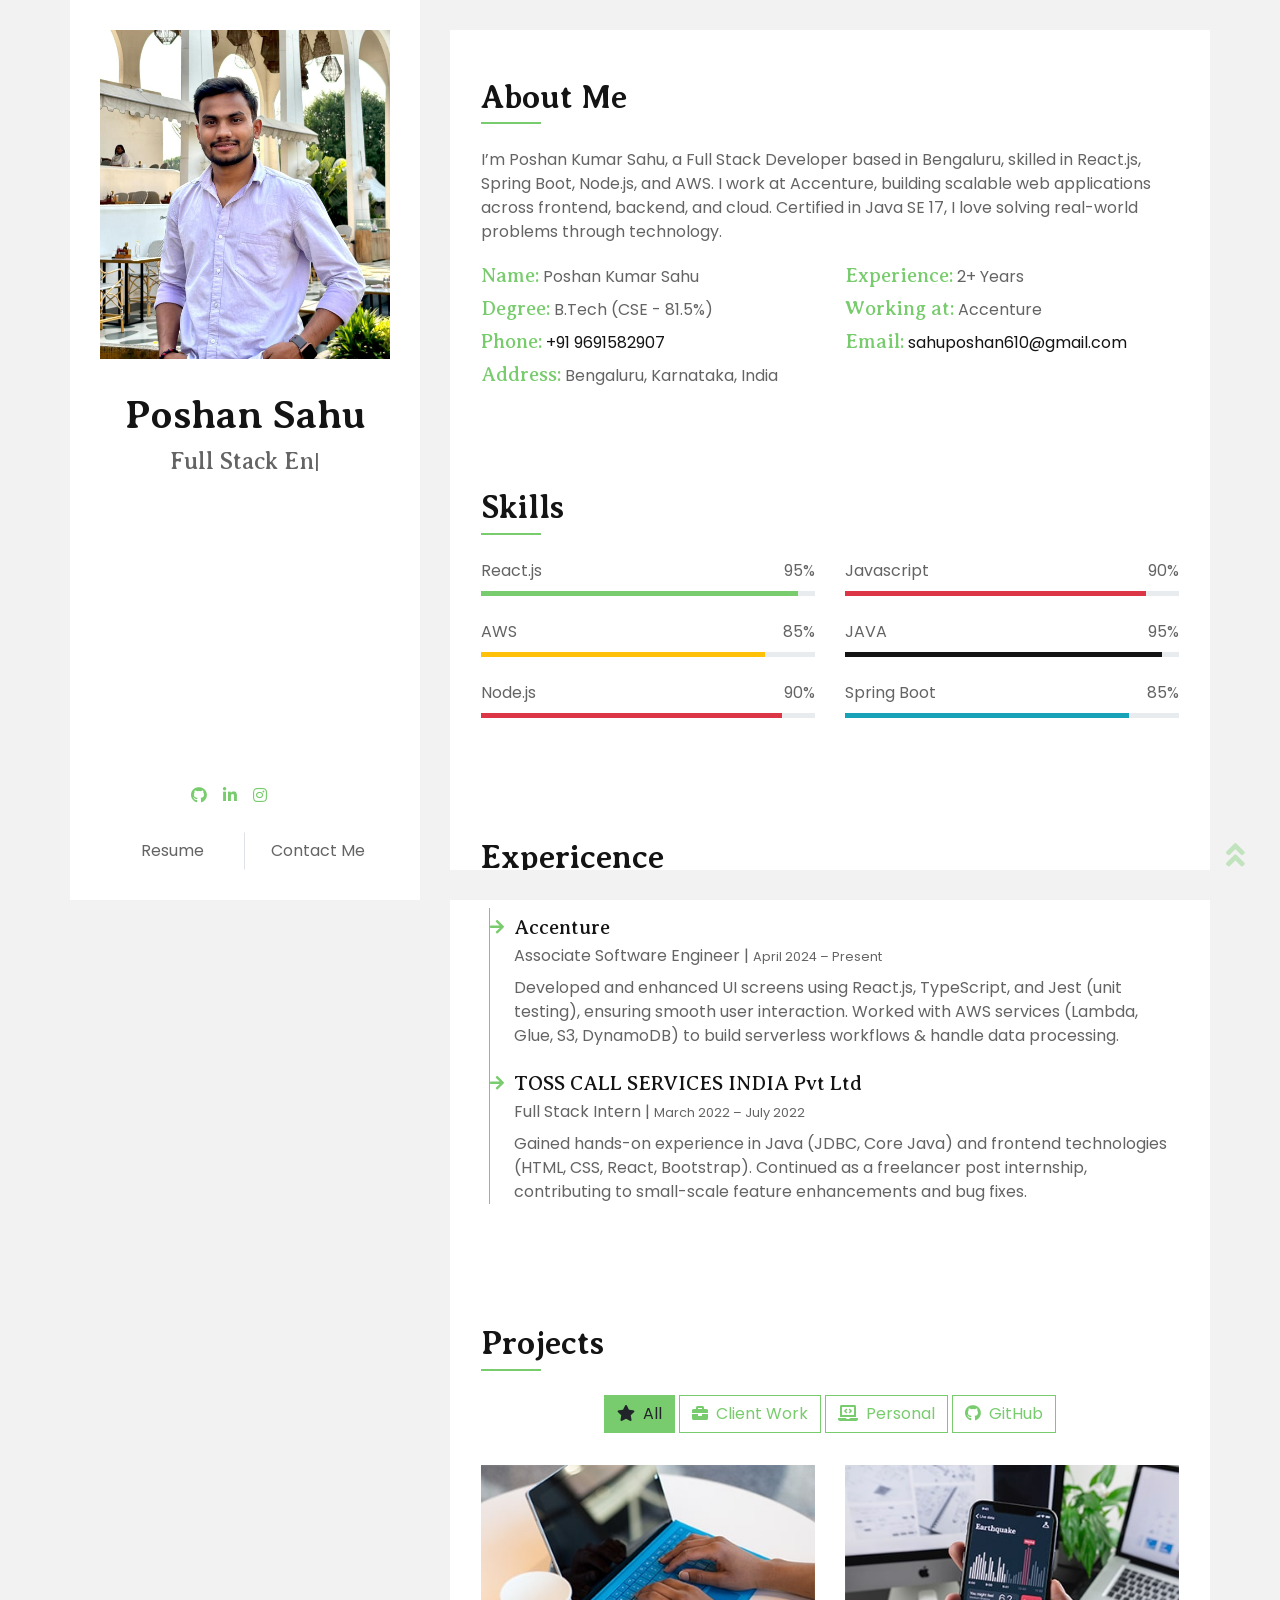
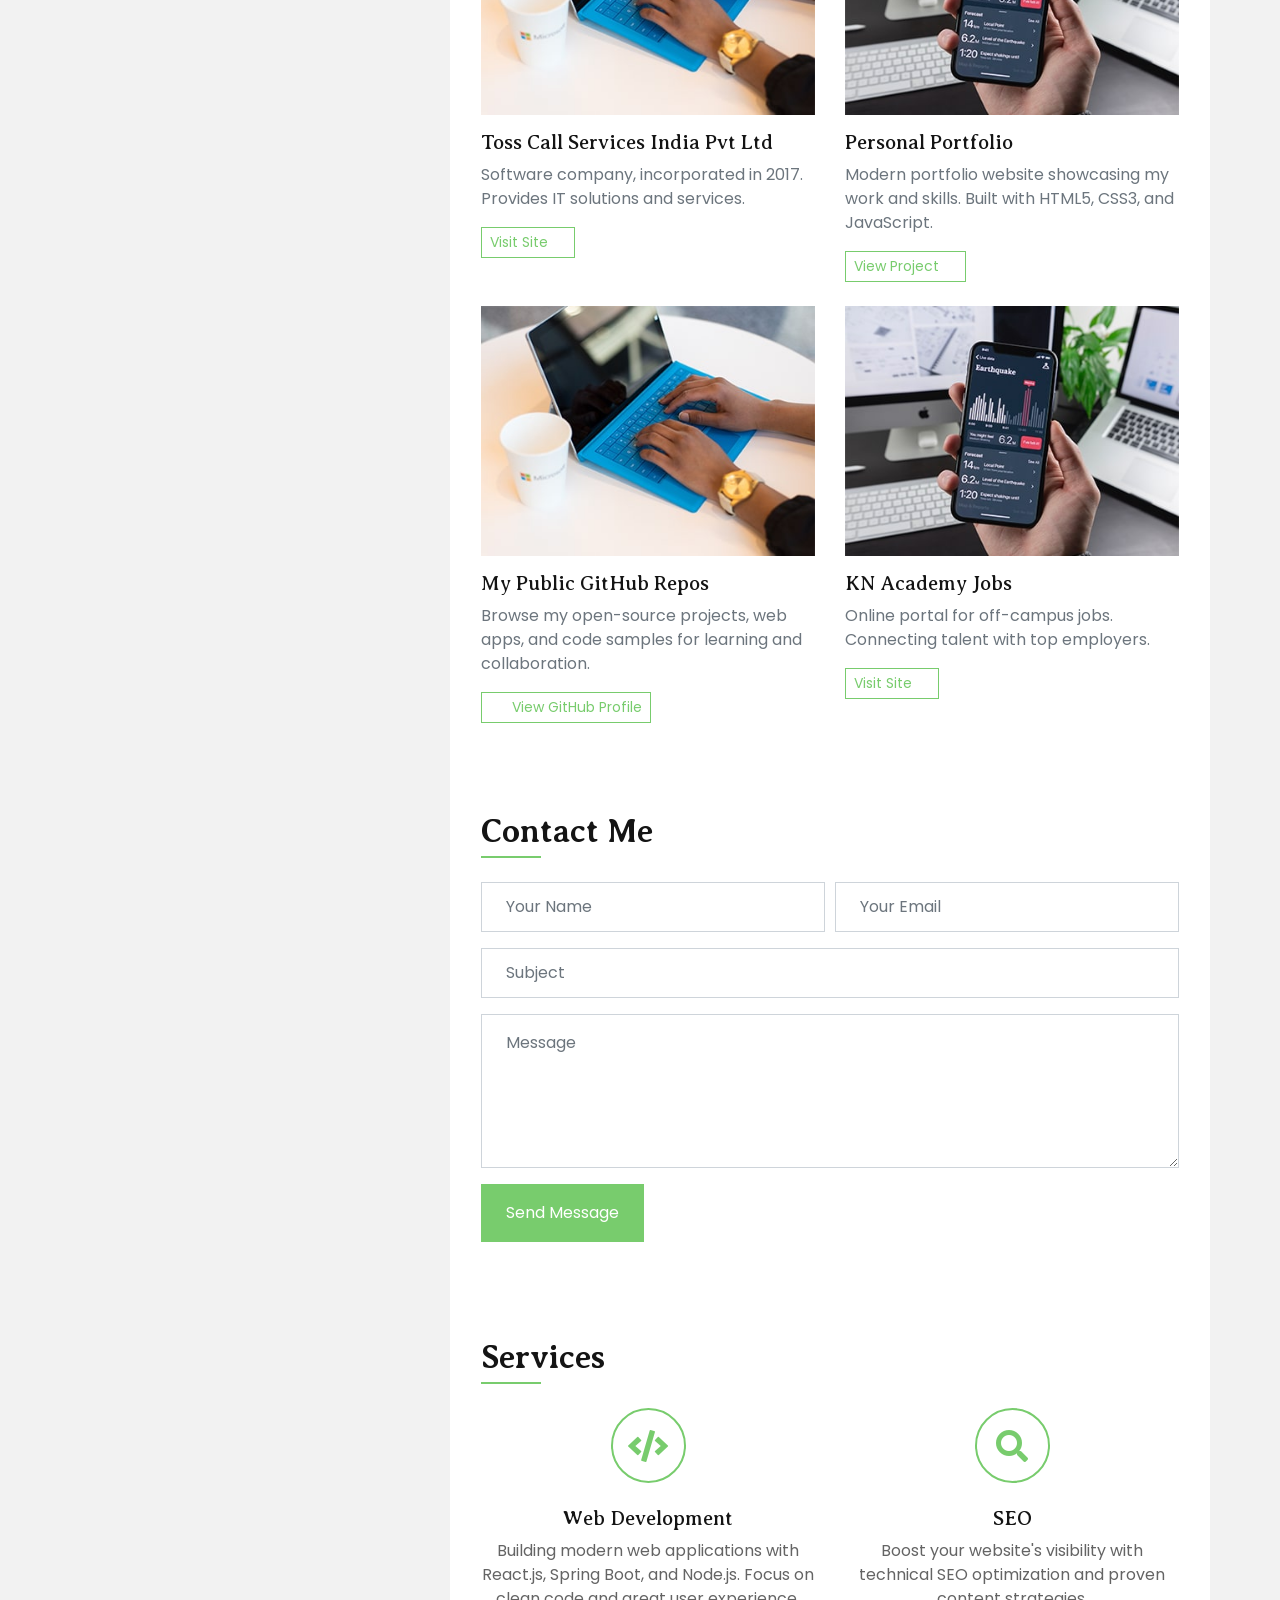
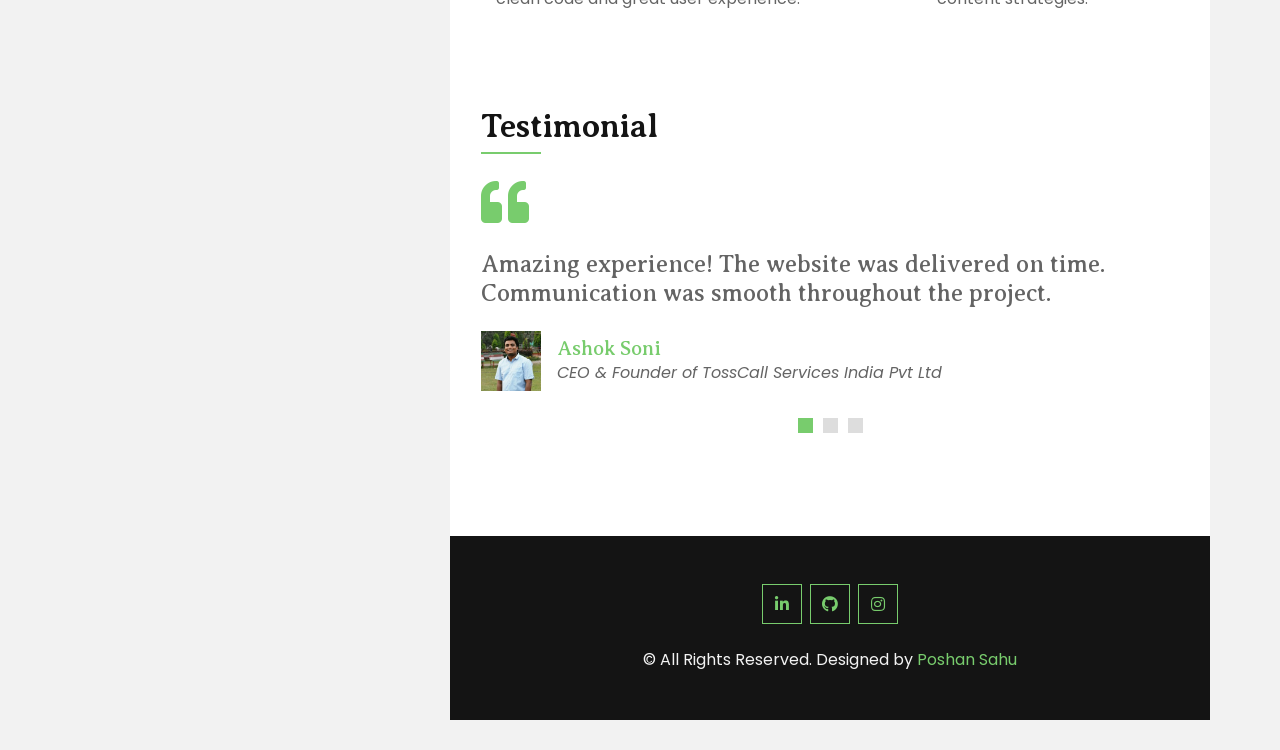
==== commit d590c2e5: "second commit" ====
--- a/index.html
+++ b/index.html
@@ -23,6 +23,8 @@
 
         <!-- Customized Bootstrap Stylesheet -->
         <link href="css/style.css" rel="stylesheet">
+        <!-- Custom Styles -->
+        <link href="css/custom.css" rel="stylesheet">
     </head>
 
     <body data-spy="scroll" data-target=".navbar" data-offset="51">
@@ -36,9 +38,10 @@
                         <div class="typed-text d-none">Full Stack Engineer, Java Developer, Software Engineer</div>
                     </div>
                     <div class="d-flex justify-content-center mt-auto mb-3">
-                        <a class="mx-2" href="#"><i class="fab fa-github"></i></a>
-                        <a class="mx-2" href="#"><i class="fab fa-linkedin-in"></i></a>
-                        <a class="mx-2" href="#"><i class="fab fa-instagram"></i></a>
+                        <a class="mx-2" href="https://github.com/poshankumarsahu" target="_blank" rel="noopener noreferrer"><i class="fab fa-github"></i></a>
+                        <a class="mx-2" href="https://www.linkedin.com/in/poshankumarsahu/" target="_blank" rel="noopener noreferrer"><i class="fab fa-linkedin-in"></i></a>
+                        <a class="mx-2" href="https://www.instagram.com/poshansahu.in" target="_blank" rel="noopener noreferrer"><i class="fab fa-instagram"></i></a>
+                        <a class="mx-2" href="https://leetcode.com/u/poshankumarsahu/" target="_blank" rel="noopener noreferrer"><i class="fab fa-code"></i></a>
                     </div>
                     <div class="d-flex align-items-end justify-content-between">
                         <a href="https://drive.google.com/file/d/1meK3ZDuCB8vqwPOpvNif1pROKsQisLYj/view?usp=sharing" class="btn btn-block border-right" target="_blank">Resume</a>                       
@@ -72,10 +75,10 @@
                                     <h5 class="d-inline text-primary">Working at:</h5> Accenture
                                 </div>
                                 <div class="col-sm-6 py-1">
-                                    <h5 class="d-inline text-primary">Phone:</h5> +91 9691582907
-                                </div>
-                                <div class="col-sm-6 py-1">
-                                    <h5 class="d-inline text-primary">Email:</h5> sahuposhan610@gmail.com
+                                    <h5 class="d-inline text-primary">Phone:</h5> <a href="tel:+919691582907" class="text-dark contact-link" title="Click to call">+91 9691582907</a>
+                                </div>
+                                <div class="col-sm-6 py-1">
+                                    <h5 class="d-inline text-primary">Email:</h5> <a href="mailto:sahuposhan610@gmail.com?subject=Hello%20Poshan&body=Hi%20Poshan%2C%0A%0AI%20saw%20your%20portfolio%20and%20would%20like%20to%20connect." class="text-dark contact-link" title="Click to send email" onclick="window.location.href='mailto:sahuposhan610@gmail.com'">sahuposhan610@gmail.com</a>
                                 </div>
                                 <div class="col-sm-6 py-1">
                                     <h5 class="d-inline text-primary">Address:</h5> Bengaluru, Karnataka, India
@@ -230,7 +233,7 @@
                                     <div class="text-left mt-3">
                                         <h5>Personal Portfolio</h5>
                                         <p class="text-muted">Modern portfolio website showcasing my work and skills. Built with HTML5, CSS3, and JavaScript.</p>
-                                        <a href="#" class="btn btn-sm btn-outline-primary">View Project <i class="fa fa-external-link-alt"></i></a>
+                                        <a href="https://poshankumarsahu.github.io/portfolio/" target="_blank" rel="noopener noreferrer" class="btn btn-sm btn-outline-primary">View Project <i class="fa fa-external-link-alt"></i></a>
                                     </div>
                                 </div>
 
--- a/css/custom.css
+++ b/css/custom.css
@@ -0,0 +1,25 @@
+.contact-link {
+    transition: color 0.3s ease;
+    position: relative;
+}
+
+.contact-link:hover {
+    color: var(--primary) !important;
+    text-decoration: none;
+}
+
+.contact-link::after {
+    content: '';
+    position: absolute;
+    width: 100%;
+    height: 1px;
+    bottom: -2px;
+    left: 0;
+    background-color: var(--primary);
+    transform: scaleX(0);
+    transition: transform 0.3s ease;
+}
+
+.contact-link:hover::after {
+    transform: scaleX(1);
+}
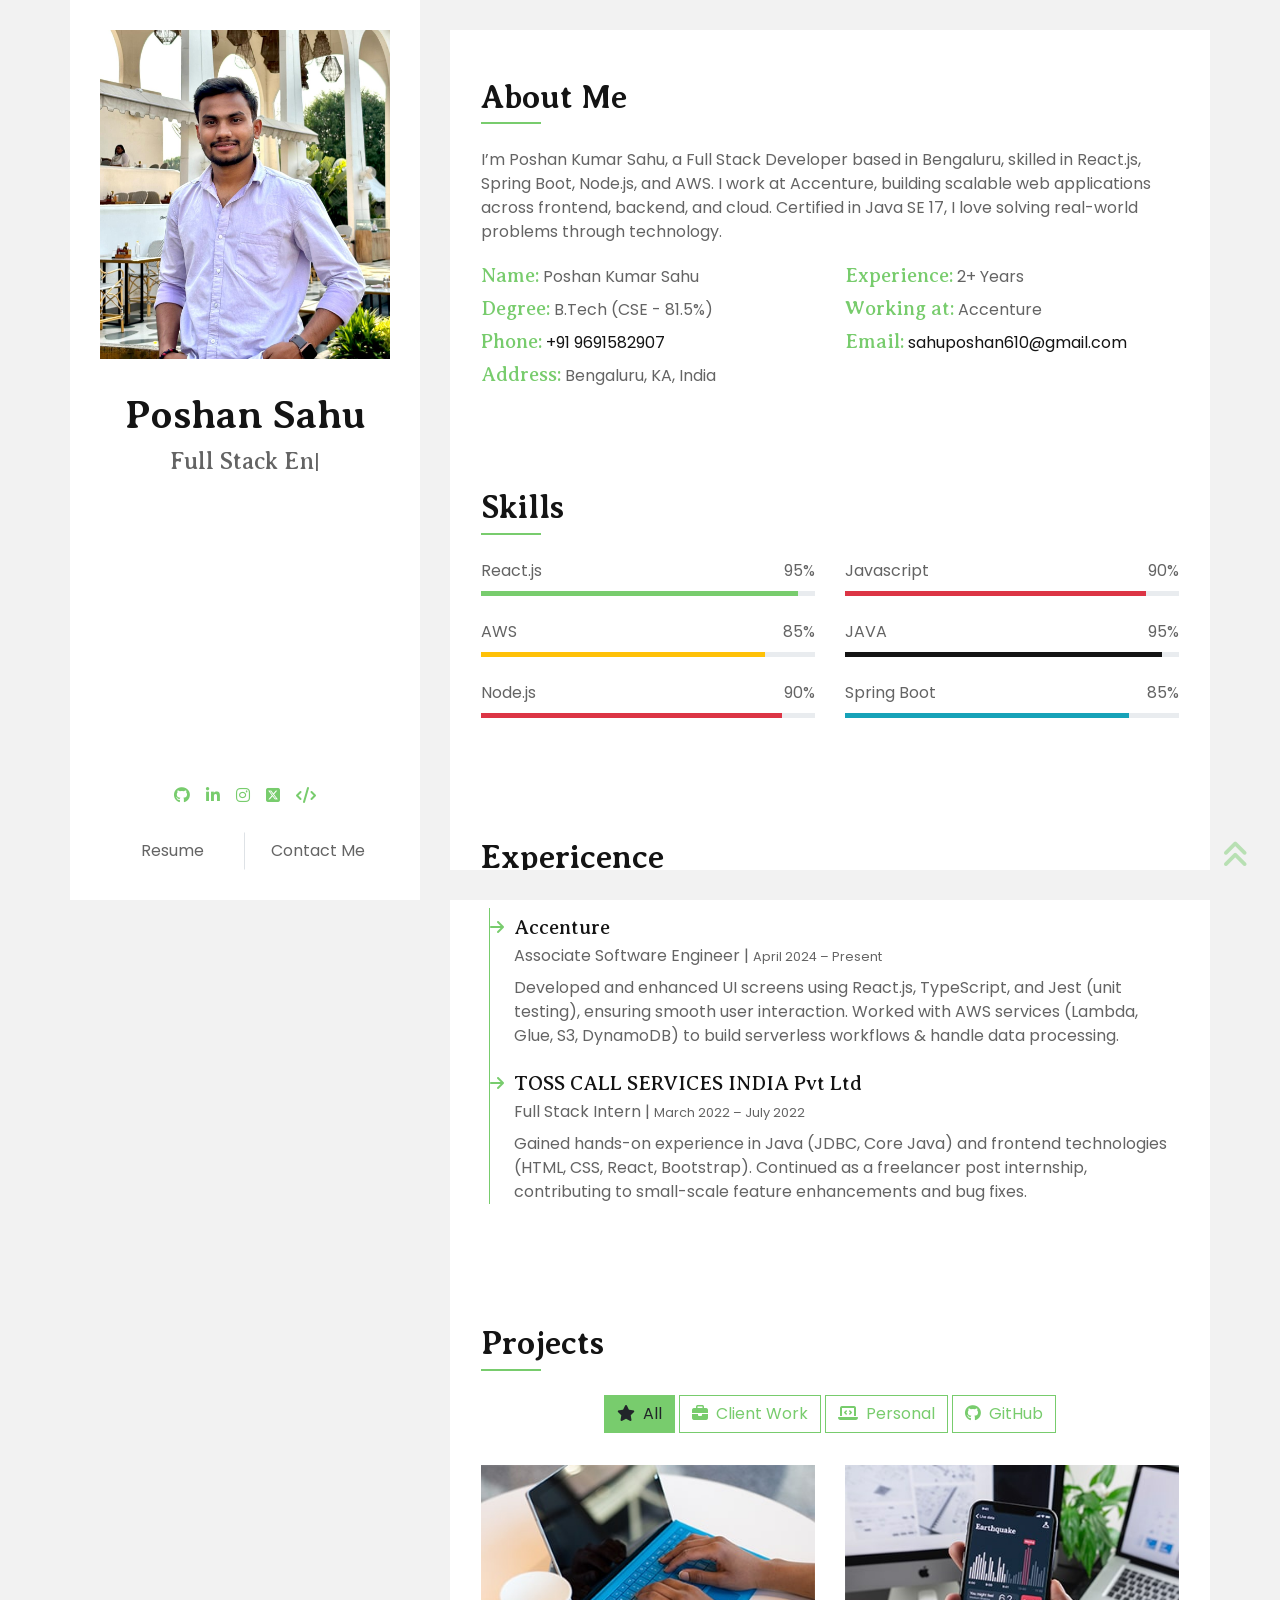
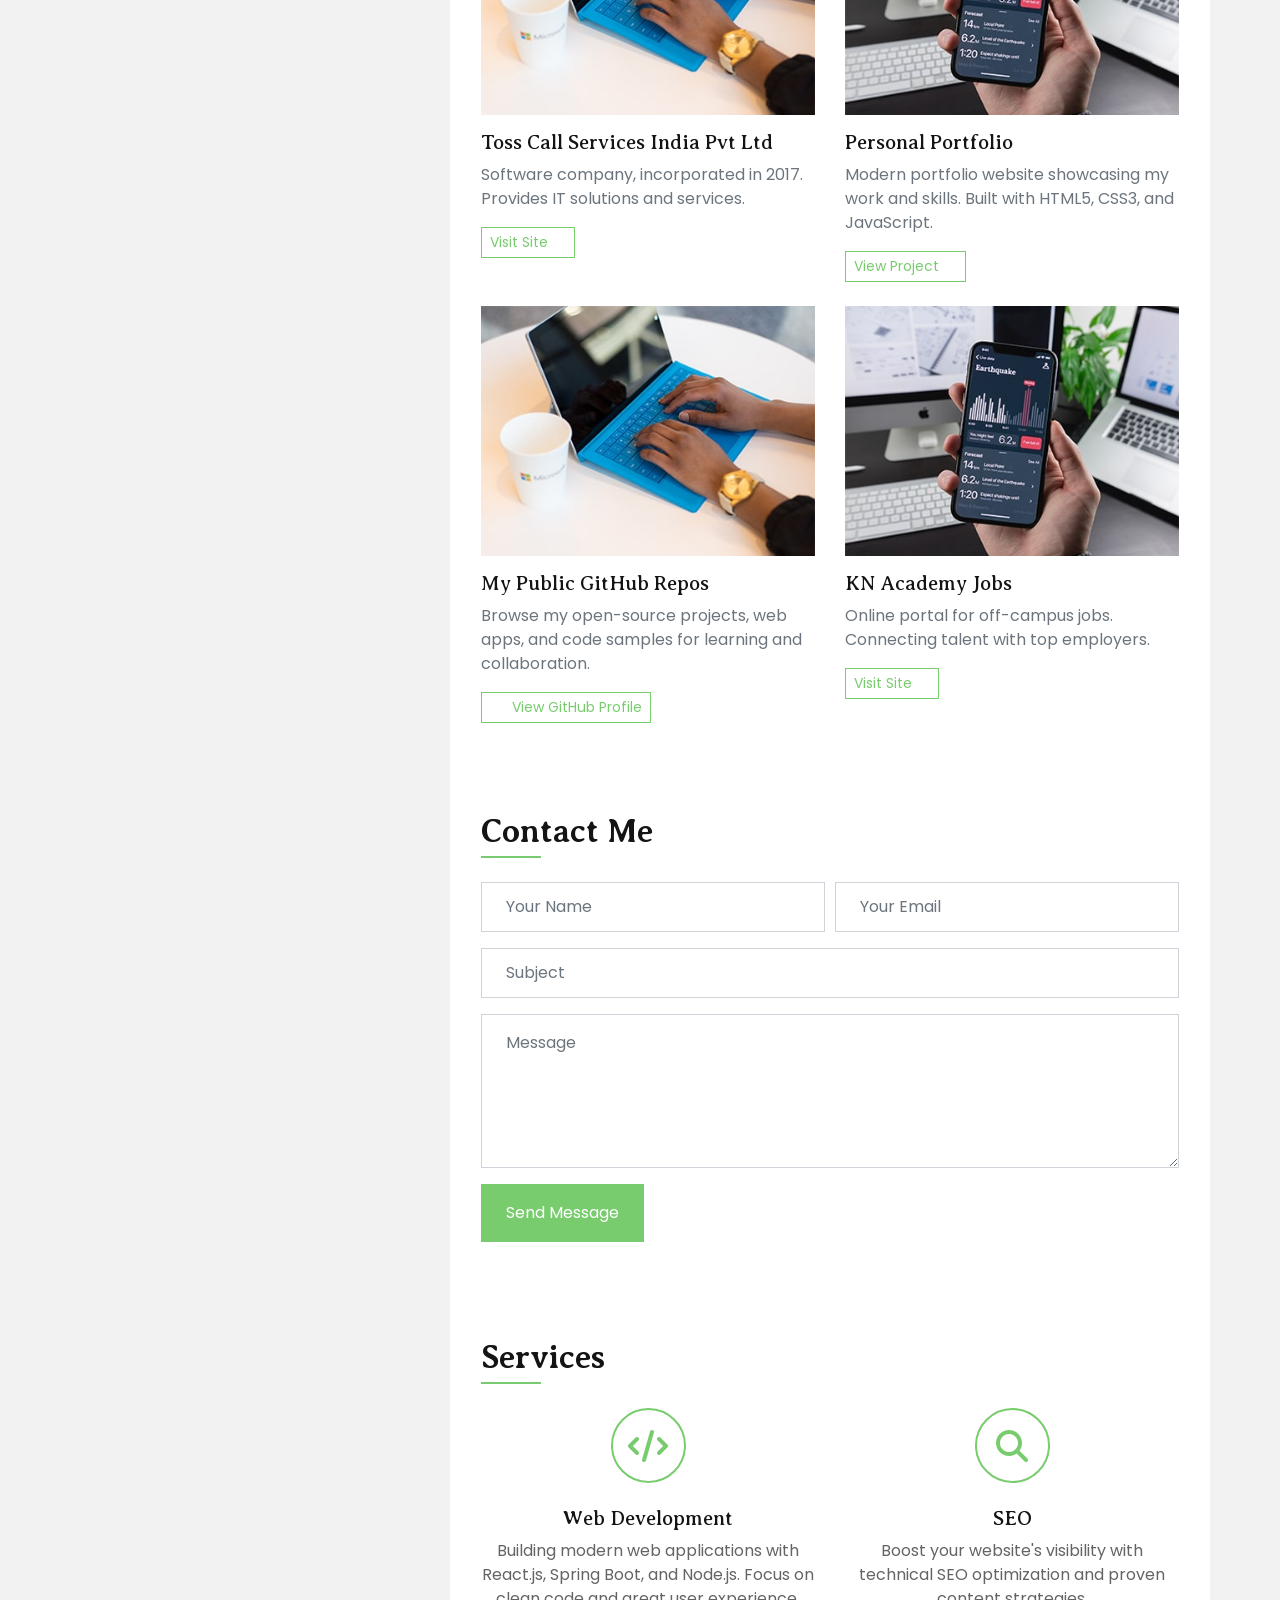
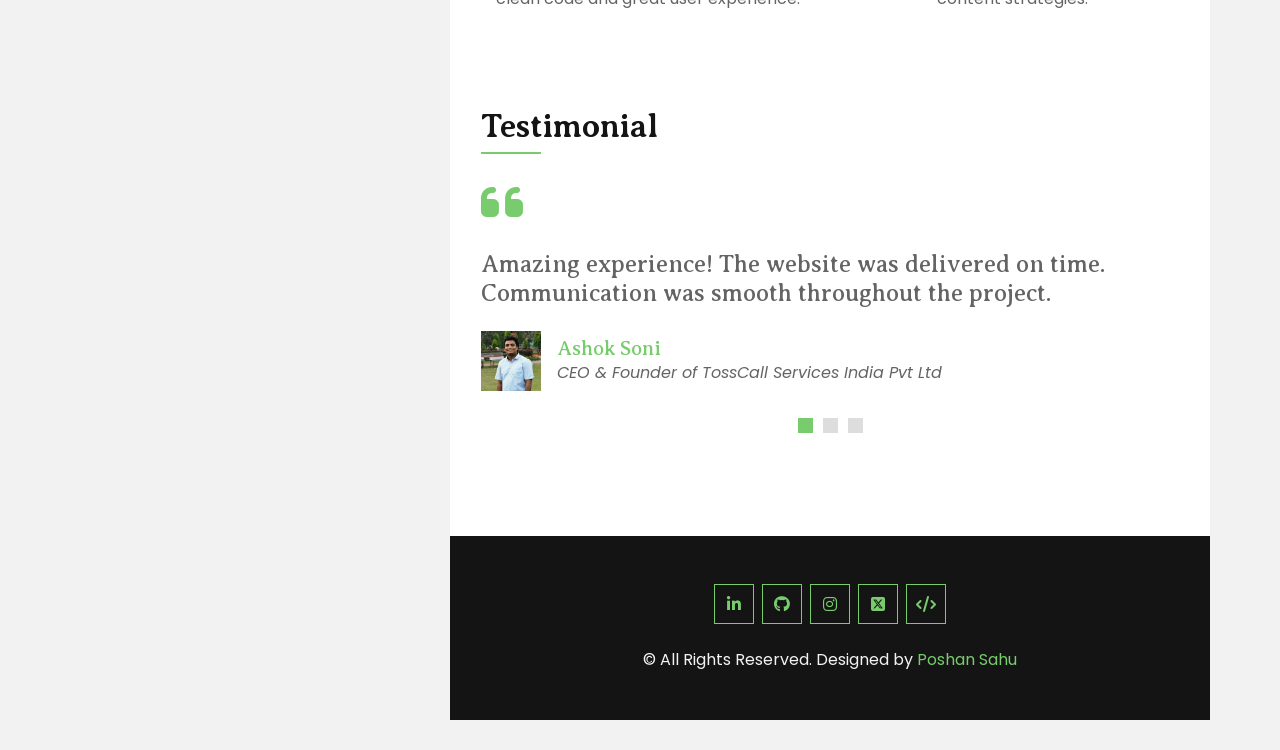
==== commit d010c5c9: "Third Commit" ====
--- a/index.html
+++ b/index.html
@@ -15,7 +15,7 @@
         <link href="https://fonts.googleapis.com/css2?family=Averia+Serif+Libre:wght@400;700&family=Poppins&display=swap" rel="stylesheet"> 
 
         <!-- Font Awesome -->
-        <link href="https://cdnjs.cloudflare.com/ajax/libs/font-awesome/5.10.0/css/all.min.css" rel="stylesheet">
+        <link href="https://cdnjs.cloudflare.com/ajax/libs/font-awesome/6.4.2/css/all.min.css" rel="stylesheet">
 
         <!-- Libraries Stylesheet -->
         <link href="lib/owlcarousel/assets/owl.carousel.min.css" rel="stylesheet">
@@ -41,7 +41,8 @@
                         <a class="mx-2" href="https://github.com/poshankumarsahu" target="_blank" rel="noopener noreferrer"><i class="fab fa-github"></i></a>
                         <a class="mx-2" href="https://www.linkedin.com/in/poshankumarsahu/" target="_blank" rel="noopener noreferrer"><i class="fab fa-linkedin-in"></i></a>
                         <a class="mx-2" href="https://www.instagram.com/poshansahu.in" target="_blank" rel="noopener noreferrer"><i class="fab fa-instagram"></i></a>
-                        <a class="mx-2" href="https://leetcode.com/u/poshankumarsahu/" target="_blank" rel="noopener noreferrer"><i class="fab fa-code"></i></a>
+                        <a class="mx-2" href="https://x.com/poshansahux" target="_blank" rel="noopener noreferrer"><i class="fa-brands fa-square-x-twitter"></i></a>
+                        <a class="mx-2" href="https://leetcode.com/u/poshankumarsahu/" target="_blank" rel="noopener noreferrer"><i class="fa-solid fa-code"></i></a>
                     </div>
                     <div class="d-flex align-items-end justify-content-between">
                         <a href="https://drive.google.com/file/d/1meK3ZDuCB8vqwPOpvNif1pROKsQisLYj/view?usp=sharing" class="btn btn-block border-right" target="_blank">Resume</a>                       
@@ -81,7 +82,7 @@
                                     <h5 class="d-inline text-primary">Email:</h5> <a href="mailto:sahuposhan610@gmail.com?subject=Hello%20Poshan&body=Hi%20Poshan%2C%0A%0AI%20saw%20your%20portfolio%20and%20would%20like%20to%20connect." class="text-dark contact-link" title="Click to send email" onclick="window.location.href='mailto:sahuposhan610@gmail.com'">sahuposhan610@gmail.com</a>
                                 </div>
                                 <div class="col-sm-6 py-1">
-                                    <h5 class="d-inline text-primary">Address:</h5> Bengaluru, Karnataka, India
+                                    <h5 class="d-inline text-primary">Address:</h5> Bengaluru, KA, India
                                 </div>
                             </div>
                         </div>
@@ -394,9 +395,11 @@
                 <div class="container-fluid bg-white pt-5 px-0">
                     <div class="container bg-dark text-light text-center py-5">
                         <div class="d-flex justify-content-center mb-4">
-                            <a class="btn btn-outline-primary btn-square mr-2" href="#"><i class="fab fa-linkedin-in"></i></a>
-                            <a class="btn btn-outline-primary btn-square mr-2" href="#"><i class="fab fa-github"></i></a>
-                            <a class="btn btn-outline-primary btn-square" href="#"><i class="fab fa-instagram"></i></a>
+                            <a class="btn btn-outline-primary btn-square mr-2" href="https://www.linkedin.com/in/poshankumarsahu/" target="_blank" rel="noopener noreferrer"><i class="fab fa-linkedin-in"></i></a>
+                            <a class="btn btn-outline-primary btn-square mr-2" href="https://github.com/poshankumarsahu" target="_blank" rel="noopener noreferrer"><i class="fab fa-github"></i></a>
+                            <a class="btn btn-outline-primary btn-square mr-2" href="https://www.instagram.com/poshansahu.in" target="_blank" rel="noopener noreferrer"><i class="fab fa-instagram"></i></a>
+                            <a class="btn btn-outline-primary btn-square mr-2" href="https://x.com/poshansahux" target="_blank" rel="noopener noreferrer"><i class="fa-brands fa-square-x-twitter"></i></a>
+                            <a class="btn btn-outline-primary btn-square" href="https://leetcode.com/u/poshankumarsahu/" target="_blank" rel="noopener noreferrer"><i class="fa-solid fa-code"></i></a>
                         </div>
                         <p class="m-0">&copy; All Rights Reserved. Designed by <a href="https://linkedin.com/in/poshankumarsahu">Poshan Sahu</a></p>
                     </div>
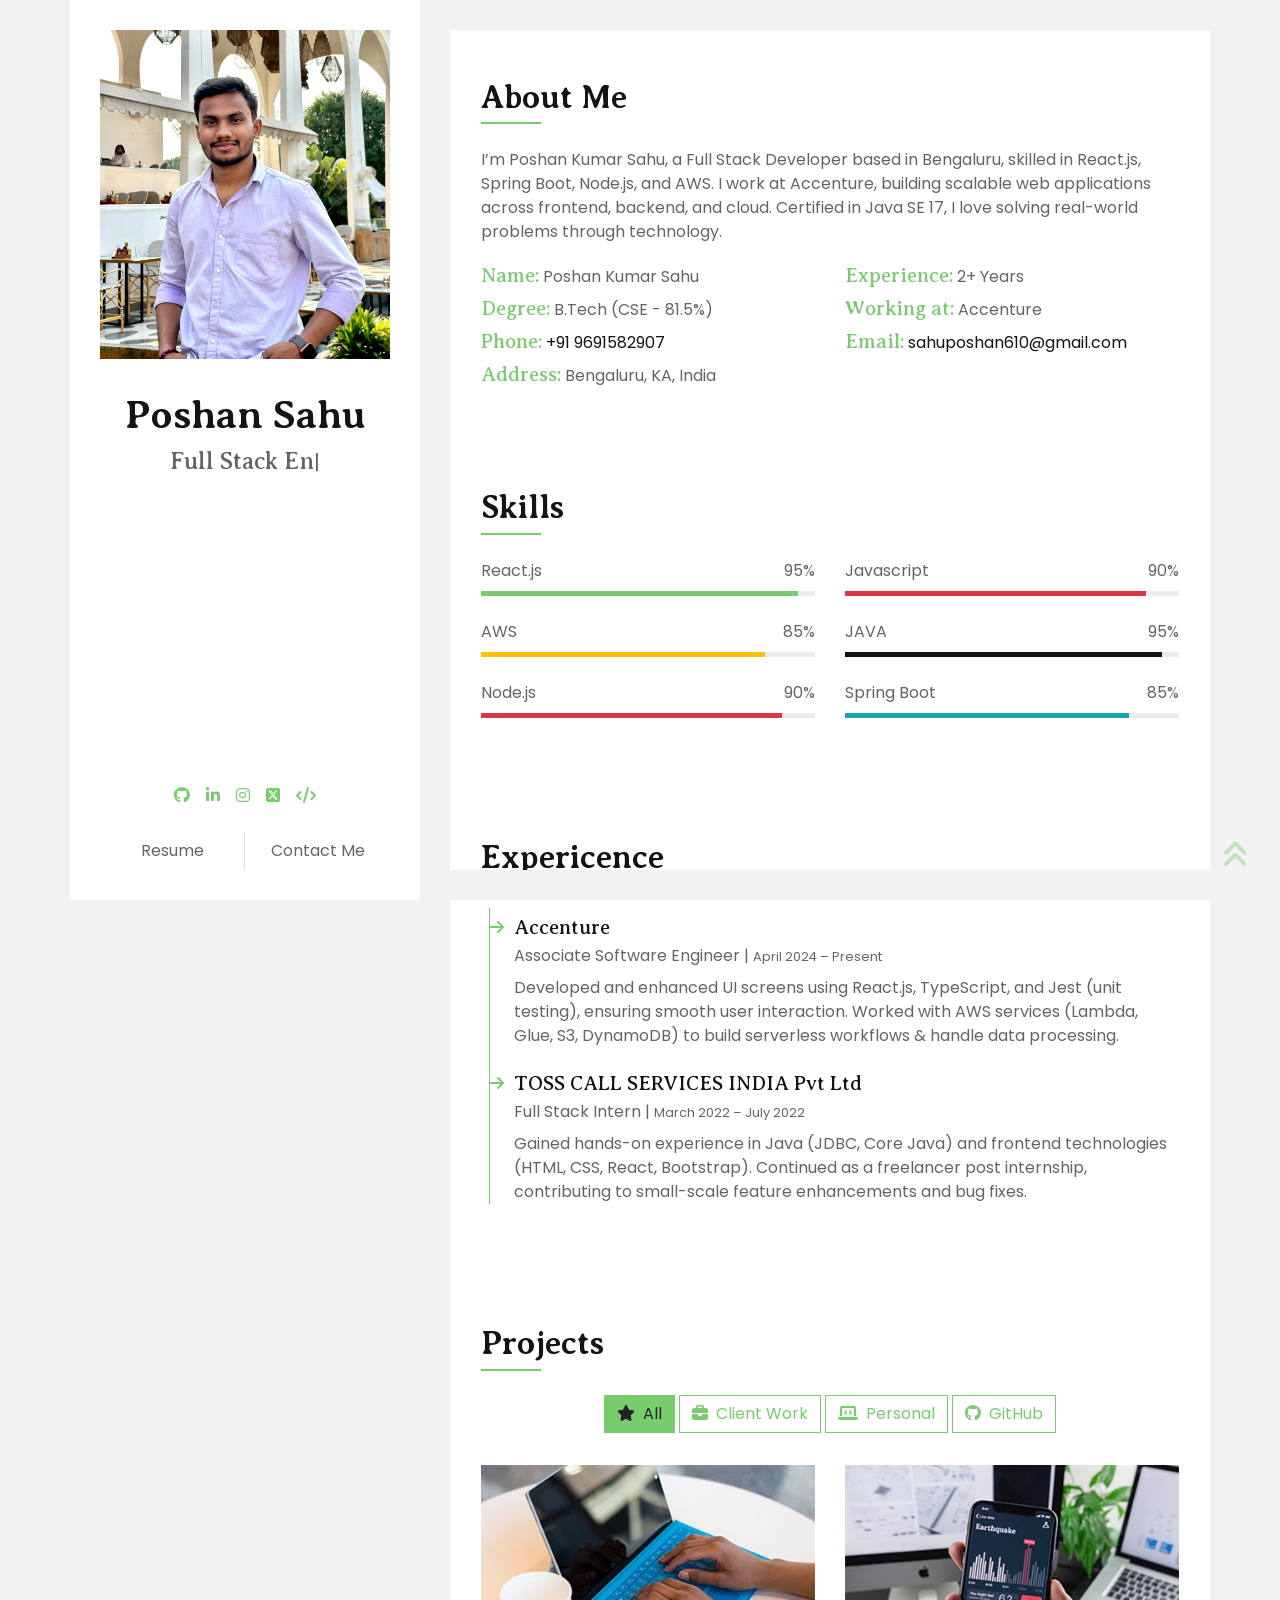
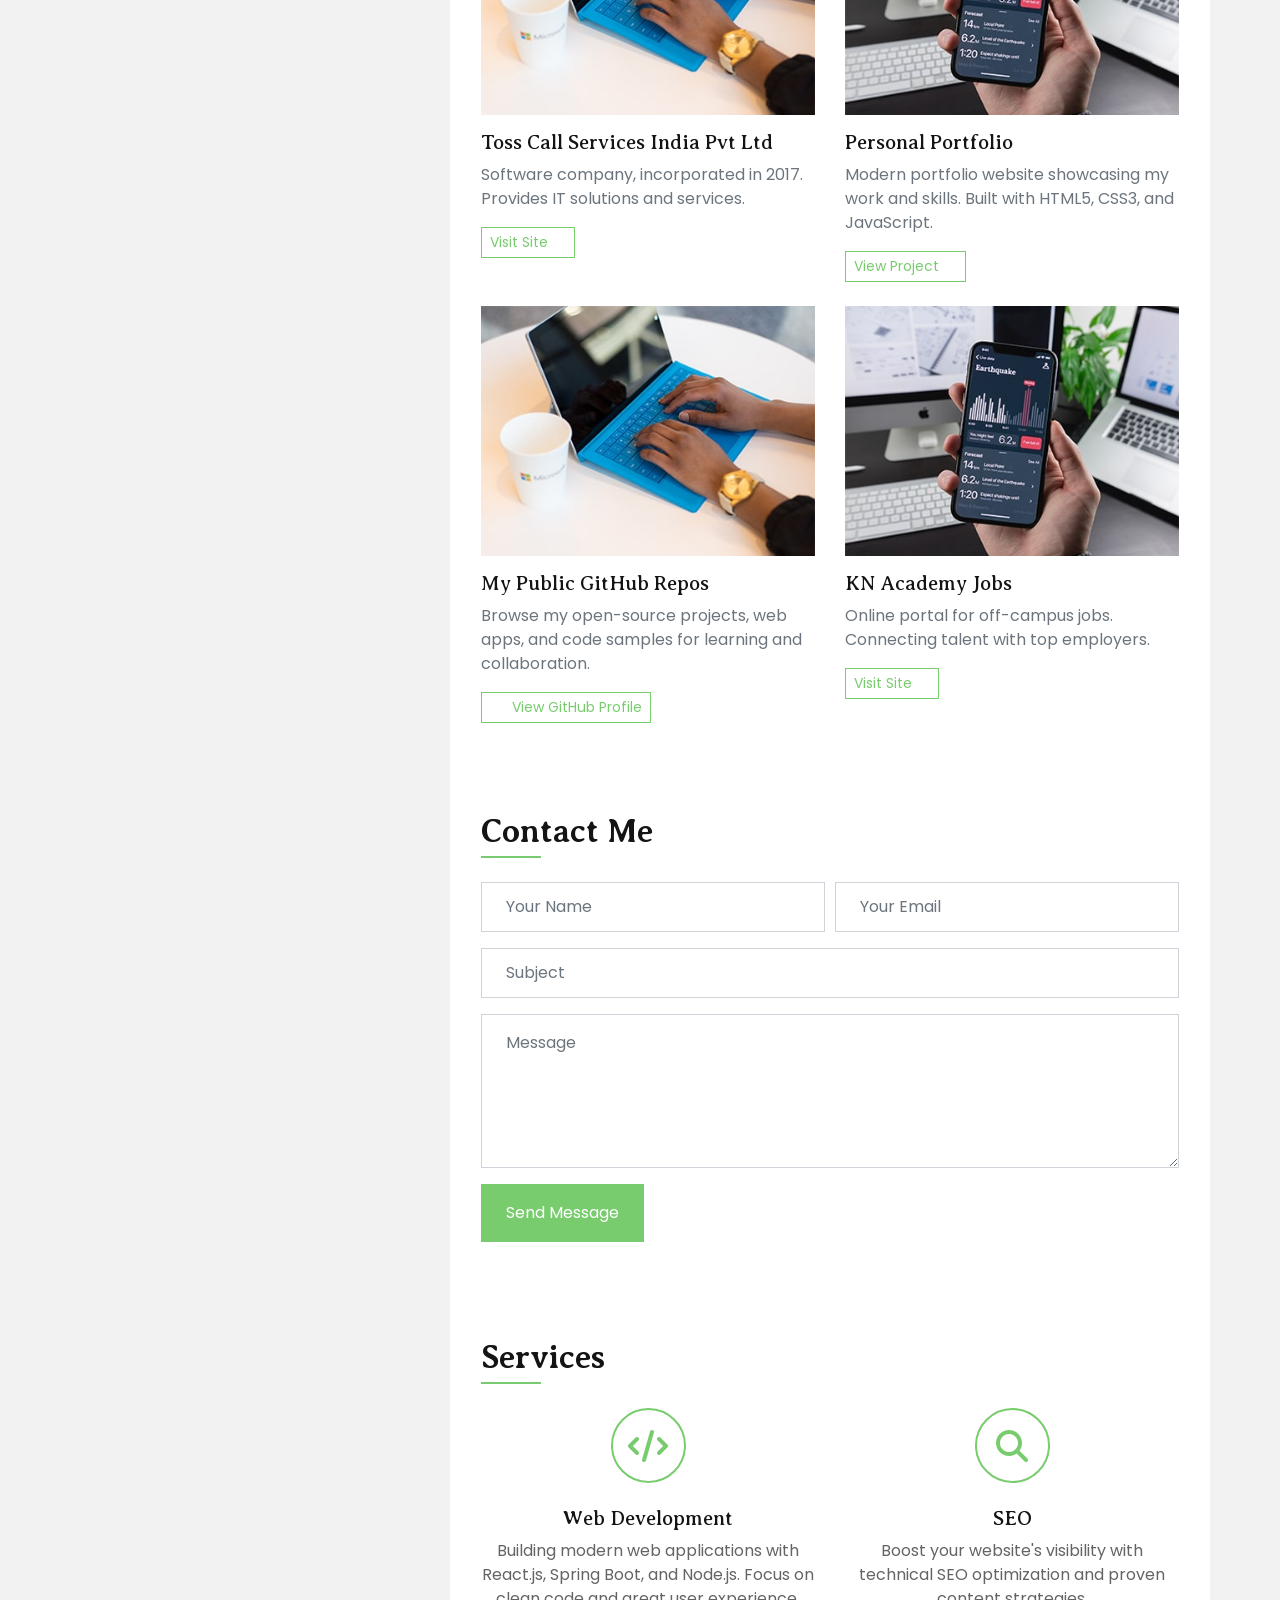
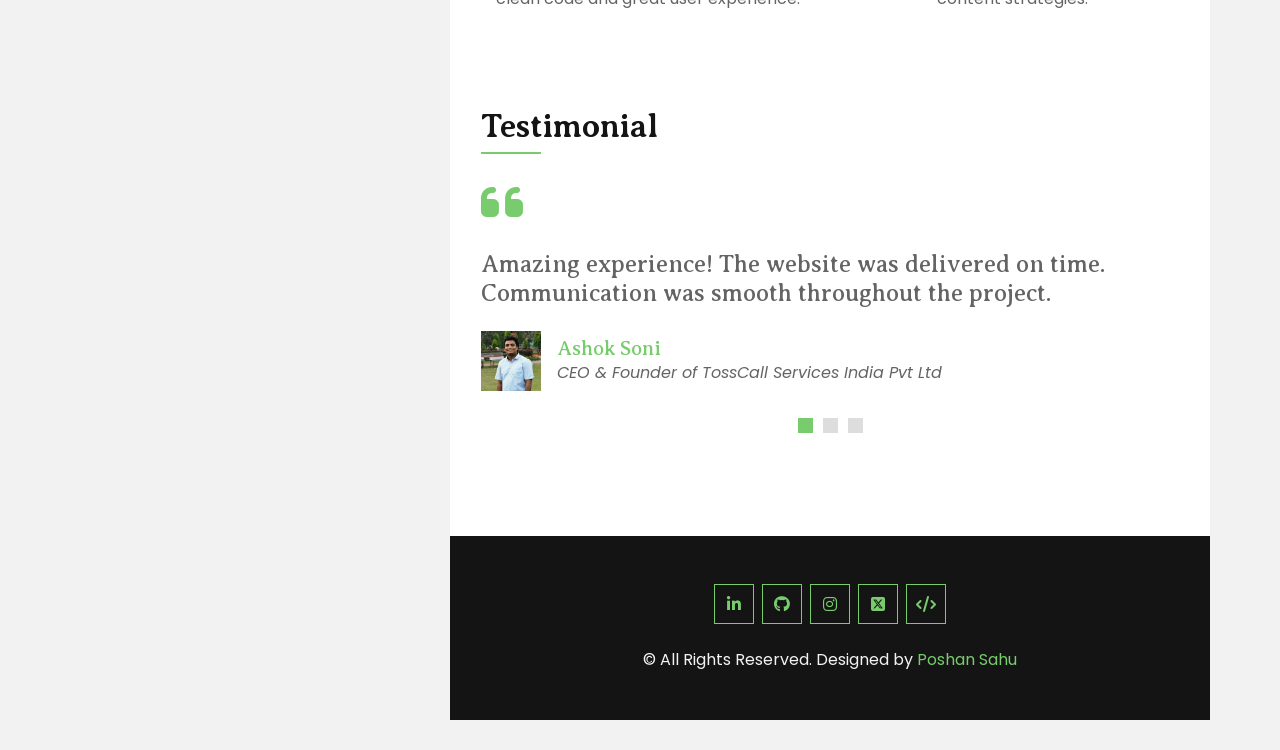
==== commit 8d8d9b02: "third commit" ====
--- a/index.html
+++ b/index.html
@@ -1,11 +1,33 @@
 <!DOCTYPE html>
 <html lang="en">
     <head>
-        <meta charset="utf-8">
-        <title>Poshan Sahu - Portfolio</title>
-        <meta content="width=device-width, initial-scale=1.0" name="viewport">
-        <meta content="Free Website Template" name="keywords">
-        <meta content="Free Website Template" name="description">
+    <meta charset="utf-8">
+    <title>Poshan Sahu - Portfolio</title>
+    <meta content="width=device-width, initial-scale=1.0" name="viewport">
+    <!-- Primary meta description (used by search engines) -->
+    <meta name="description" content="I'm Poshan Kumar Sahu — Full Stack Developer (React.js, Spring Boot, Node.js) based in Bengaluru. This is my online portfolio showcasing projects, skills, experience, and contact information.">
+    <meta name="keywords" content="Poshan Sahu, portfolio, Full Stack Developer, React, Spring Boot, Node.js, AWS">
+
+    <!-- Social preview meta tags (Open Graph & Twitter Card) -->
+    <!-- IMPORTANT: Replace the example absolute URLs below with your site URL after deployment (e.g. https://yourdomain.com/img/profile.jpg). Many social platforms require an absolute URL for the image to show in link previews. -->
+    <link rel="canonical" href="https://example.com/">
+
+    <!-- Open Graph -->
+    <meta property="og:type" content="website">
+    <meta property="og:title" content="Poshan Sahu — Full Stack Developer">
+    <meta property="og:description" content="I'm Poshan Kumar Sahu — Full Stack Developer skilled in React, Spring Boot, Node.js and AWS. Explore my projects and contact me for collaboration.">
+    <!-- Use an absolute URL (https://yourdomain.com/img/profile.jpg) for best results -->
+    <meta property="og:image" content="https://example.com/img/profile.jpg">
+    <meta property="og:image:alt" content="Poshan Sahu — Profile picture">
+    <meta property="og:url" content="https://example.com/">
+    <meta property="og:site_name" content="Poshan Sahu — Portfolio">
+
+    <!-- Twitter Card -->
+    <meta name="twitter:card" content="summary_large_image">
+    <meta name="twitter:site" content="@poshansahux">
+    <meta name="twitter:title" content="Poshan Sahu — Full Stack Developer">
+    <meta name="twitter:description" content="I'm Poshan Kumar Sahu — Full Stack Developer skilled in React, Spring Boot, Node.js and AWS. Explore my projects and contact me for collaboration.">
+    <meta name="twitter:image" content="https://example.com/img/profile.jpg">
 
         <!-- Favicon -->
         <link href="img/favicon.ico" rel="icon">
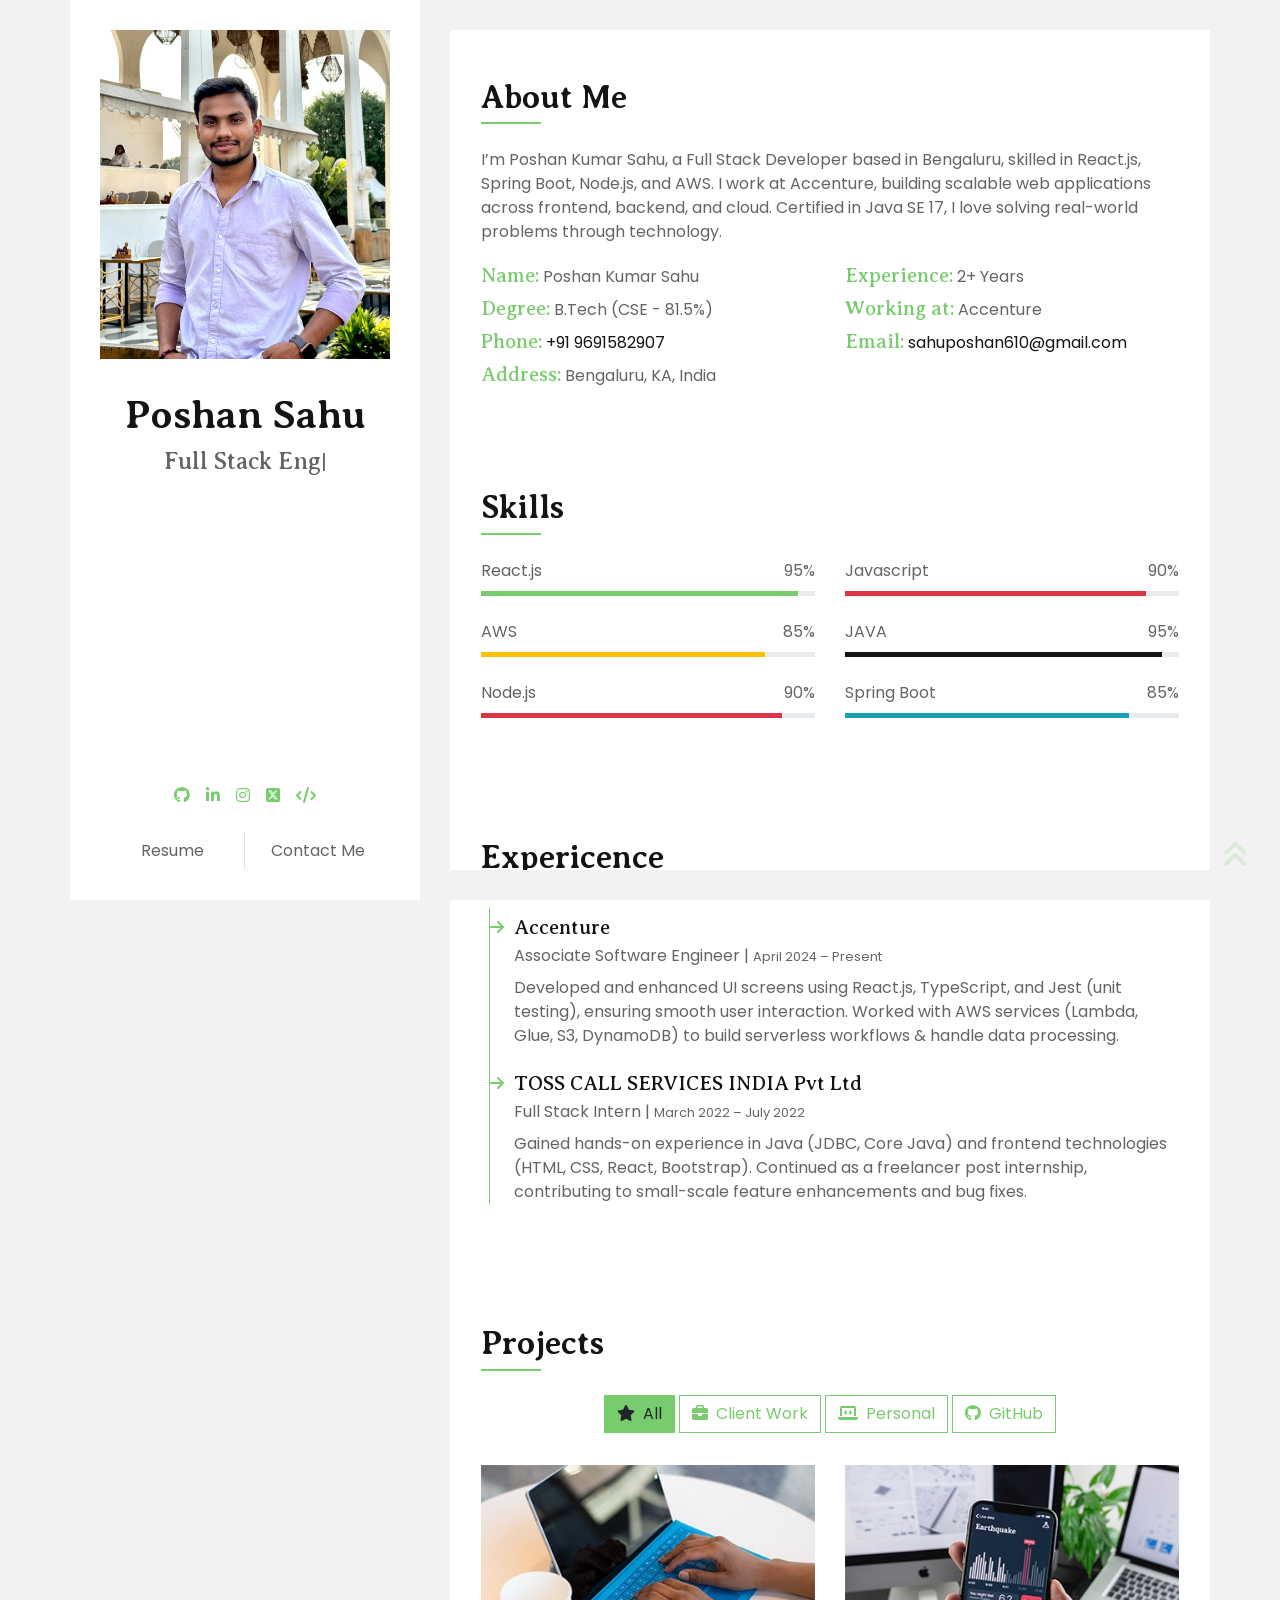
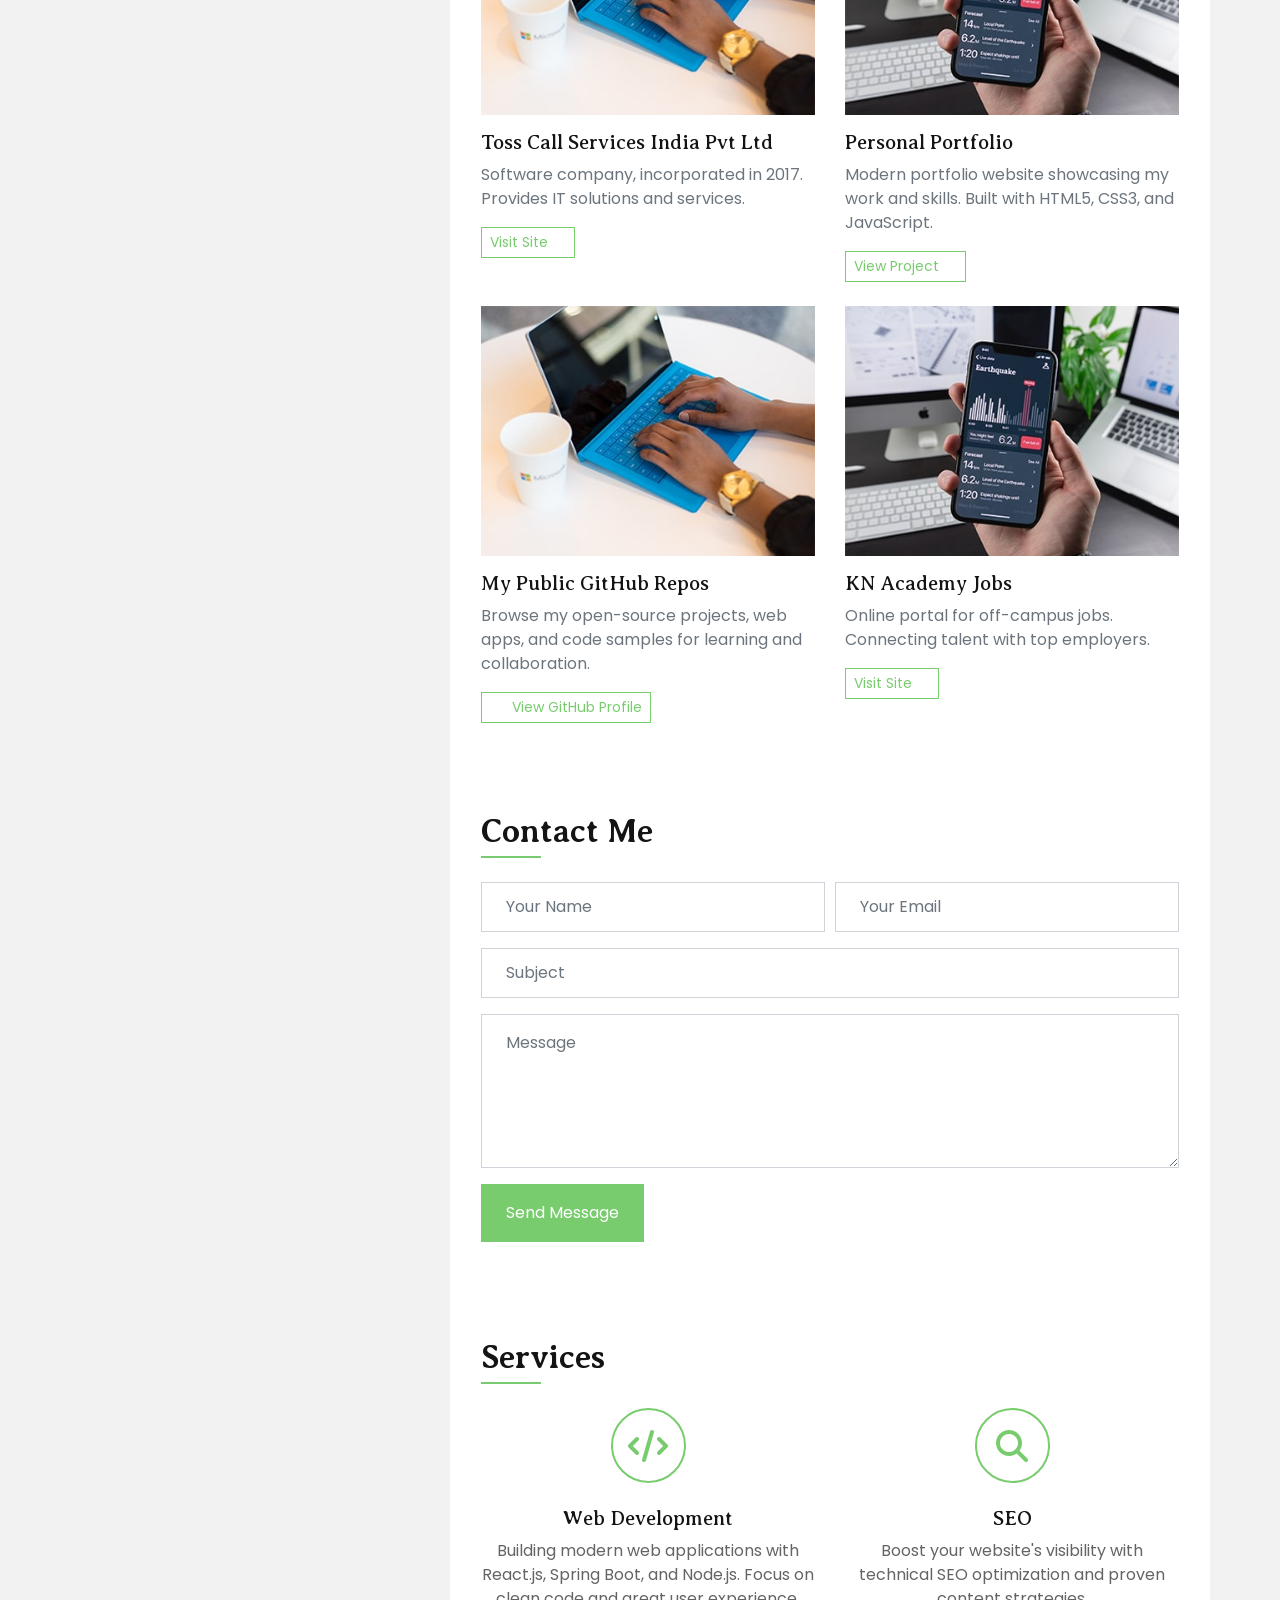
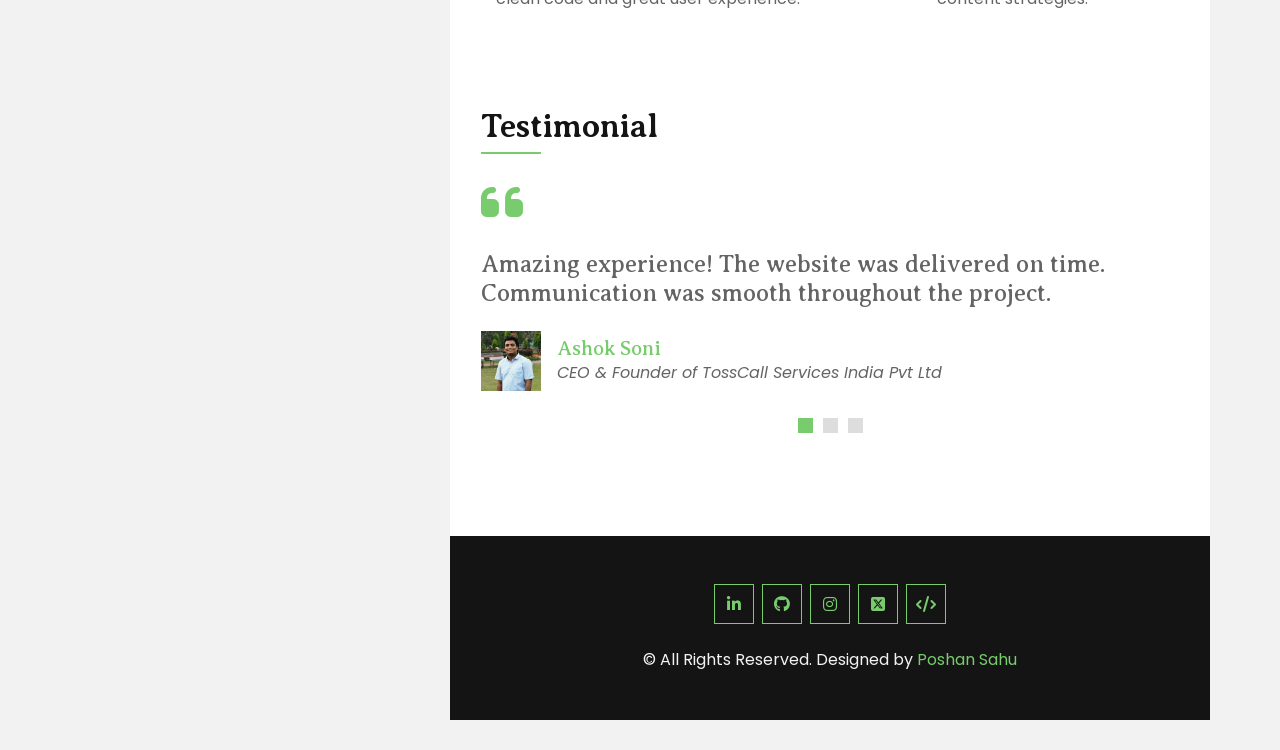
==== commit 5c41646a: "4th commit" ====
--- a/index.html
+++ b/index.html
@@ -9,17 +9,19 @@
     <meta name="keywords" content="Poshan Sahu, portfolio, Full Stack Developer, React, Spring Boot, Node.js, AWS">
 
     <!-- Social preview meta tags (Open Graph & Twitter Card) -->
-    <!-- IMPORTANT: Replace the example absolute URLs below with your site URL after deployment (e.g. https://yourdomain.com/img/profile.jpg). Many social platforms require an absolute URL for the image to show in link previews. -->
-    <link rel="canonical" href="https://example.com/">
+    <!-- NOTE: image and url must be absolute for social previews to work. These point to your GitHub Pages deployment. -->
+    <link rel="canonical" href="https://poshankumarsahu.github.io/portfolio/">
 
     <!-- Open Graph -->
     <meta property="og:type" content="website">
     <meta property="og:title" content="Poshan Sahu — Full Stack Developer">
     <meta property="og:description" content="I'm Poshan Kumar Sahu — Full Stack Developer skilled in React, Spring Boot, Node.js and AWS. Explore my projects and contact me for collaboration.">
-    <!-- Use an absolute URL (https://yourdomain.com/img/profile.jpg) for best results -->
-    <meta property="og:image" content="https://example.com/img/profile.jpg">
+    <!-- Use an absolute URL (https://poshankumarsahu.github.io/portfolio/img/profile.jpg) for best results -->
+    <meta property="og:image" content="https://poshankumarsahu.github.io/portfolio/img/profile.jpg">
     <meta property="og:image:alt" content="Poshan Sahu — Profile picture">
-    <meta property="og:url" content="https://example.com/">
+    <meta property="og:url" content="https://poshankumarsahu.github.io/portfolio/">
+    <!-- Helpful hint for some messengers like WhatsApp -->
+    <link rel="image_src" href="https://poshankumarsahu.github.io/portfolio/img/profile.jpg">
     <meta property="og:site_name" content="Poshan Sahu — Portfolio">
 
     <!-- Twitter Card -->
@@ -27,7 +29,7 @@
     <meta name="twitter:site" content="@poshansahux">
     <meta name="twitter:title" content="Poshan Sahu — Full Stack Developer">
     <meta name="twitter:description" content="I'm Poshan Kumar Sahu — Full Stack Developer skilled in React, Spring Boot, Node.js and AWS. Explore my projects and contact me for collaboration.">
-    <meta name="twitter:image" content="https://example.com/img/profile.jpg">
+    <meta name="twitter:image" content="https://poshankumarsahu.github.io/portfolio/img/profile.jpg">
 
         <!-- Favicon -->
         <link href="img/favicon.ico" rel="icon">
